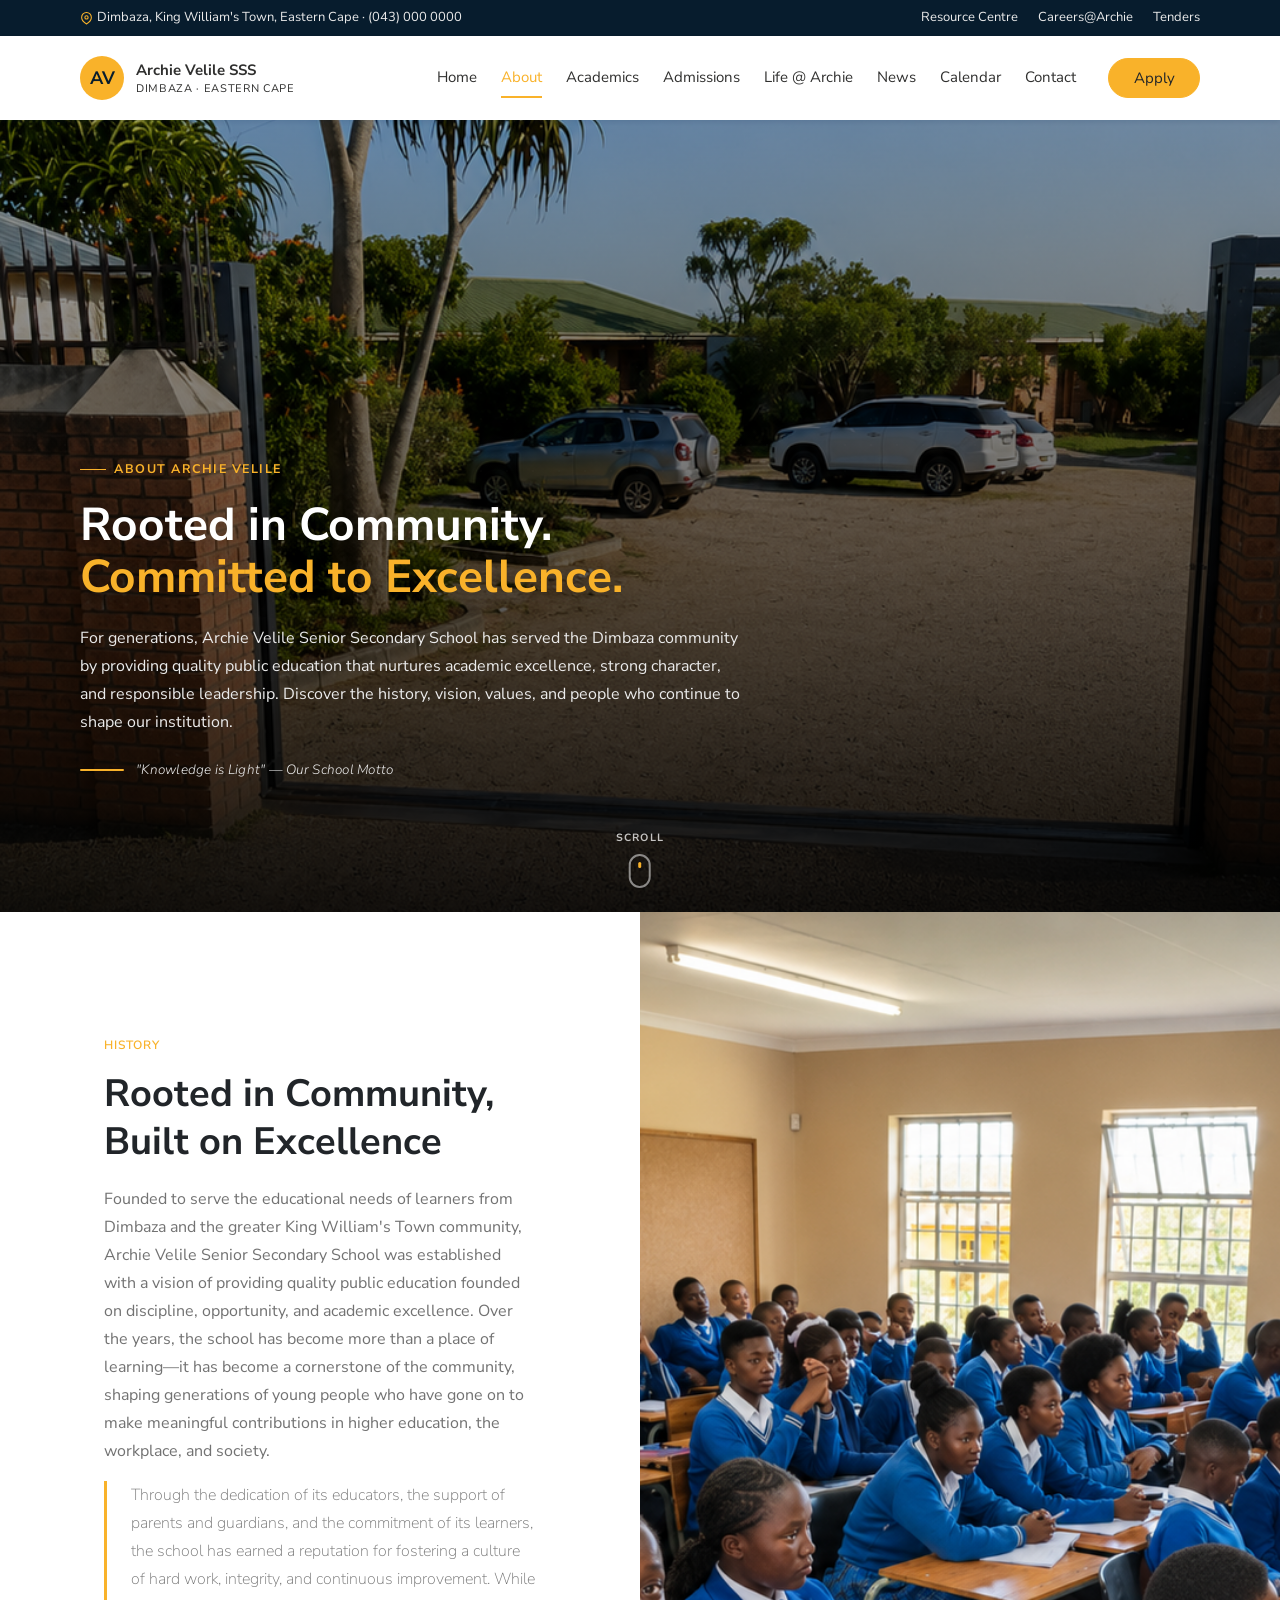
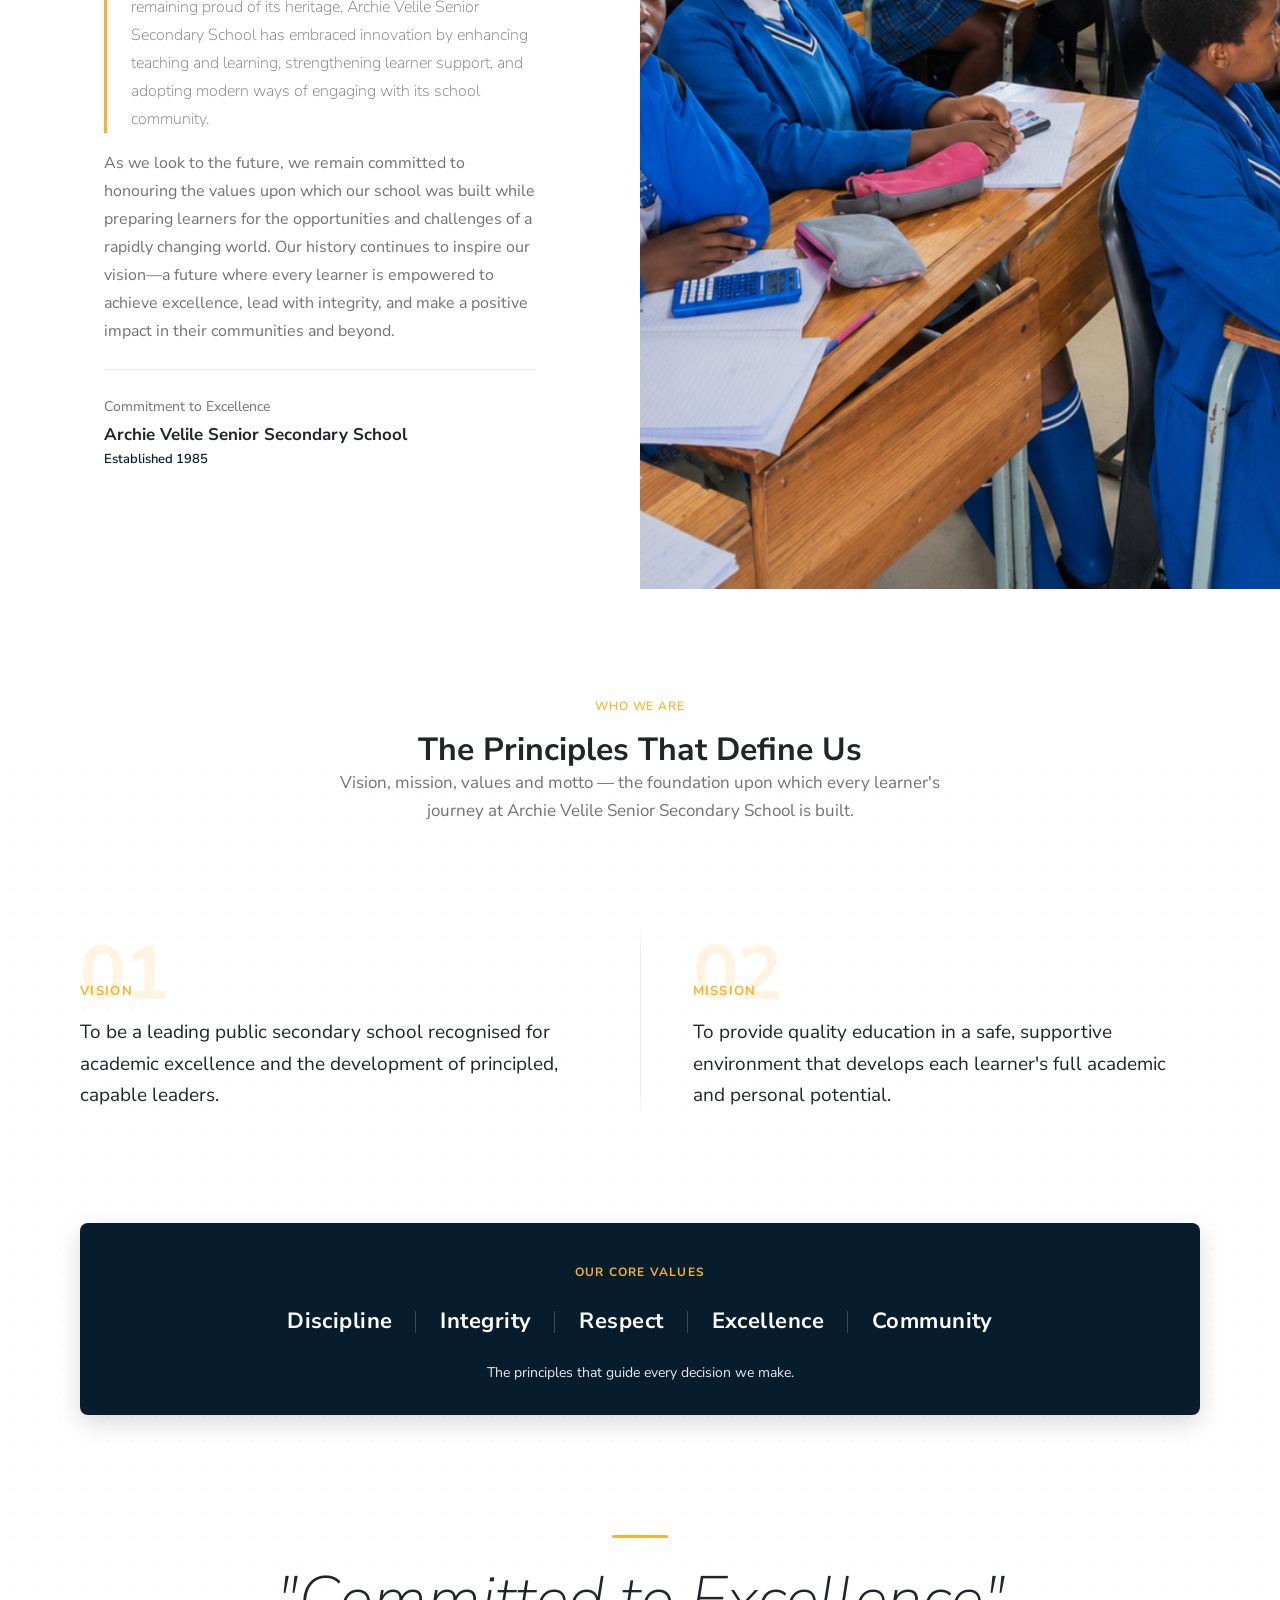
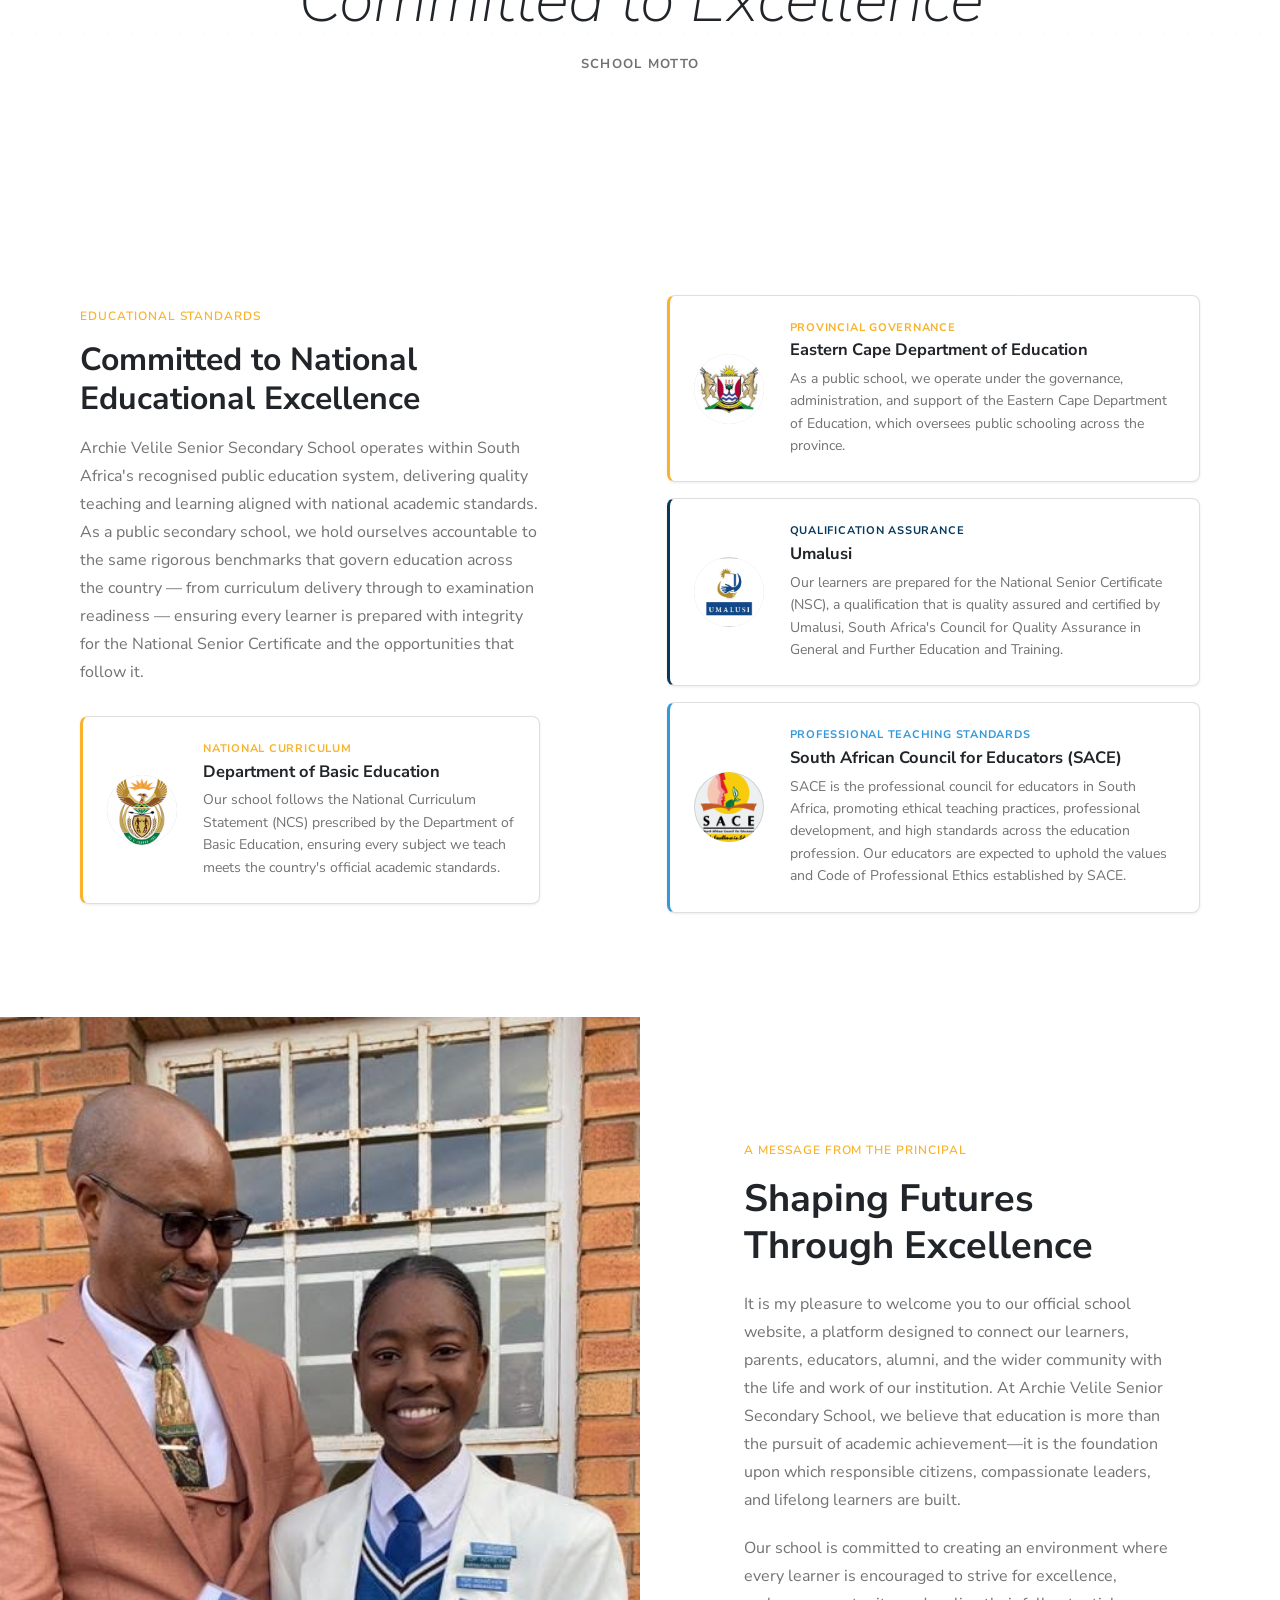
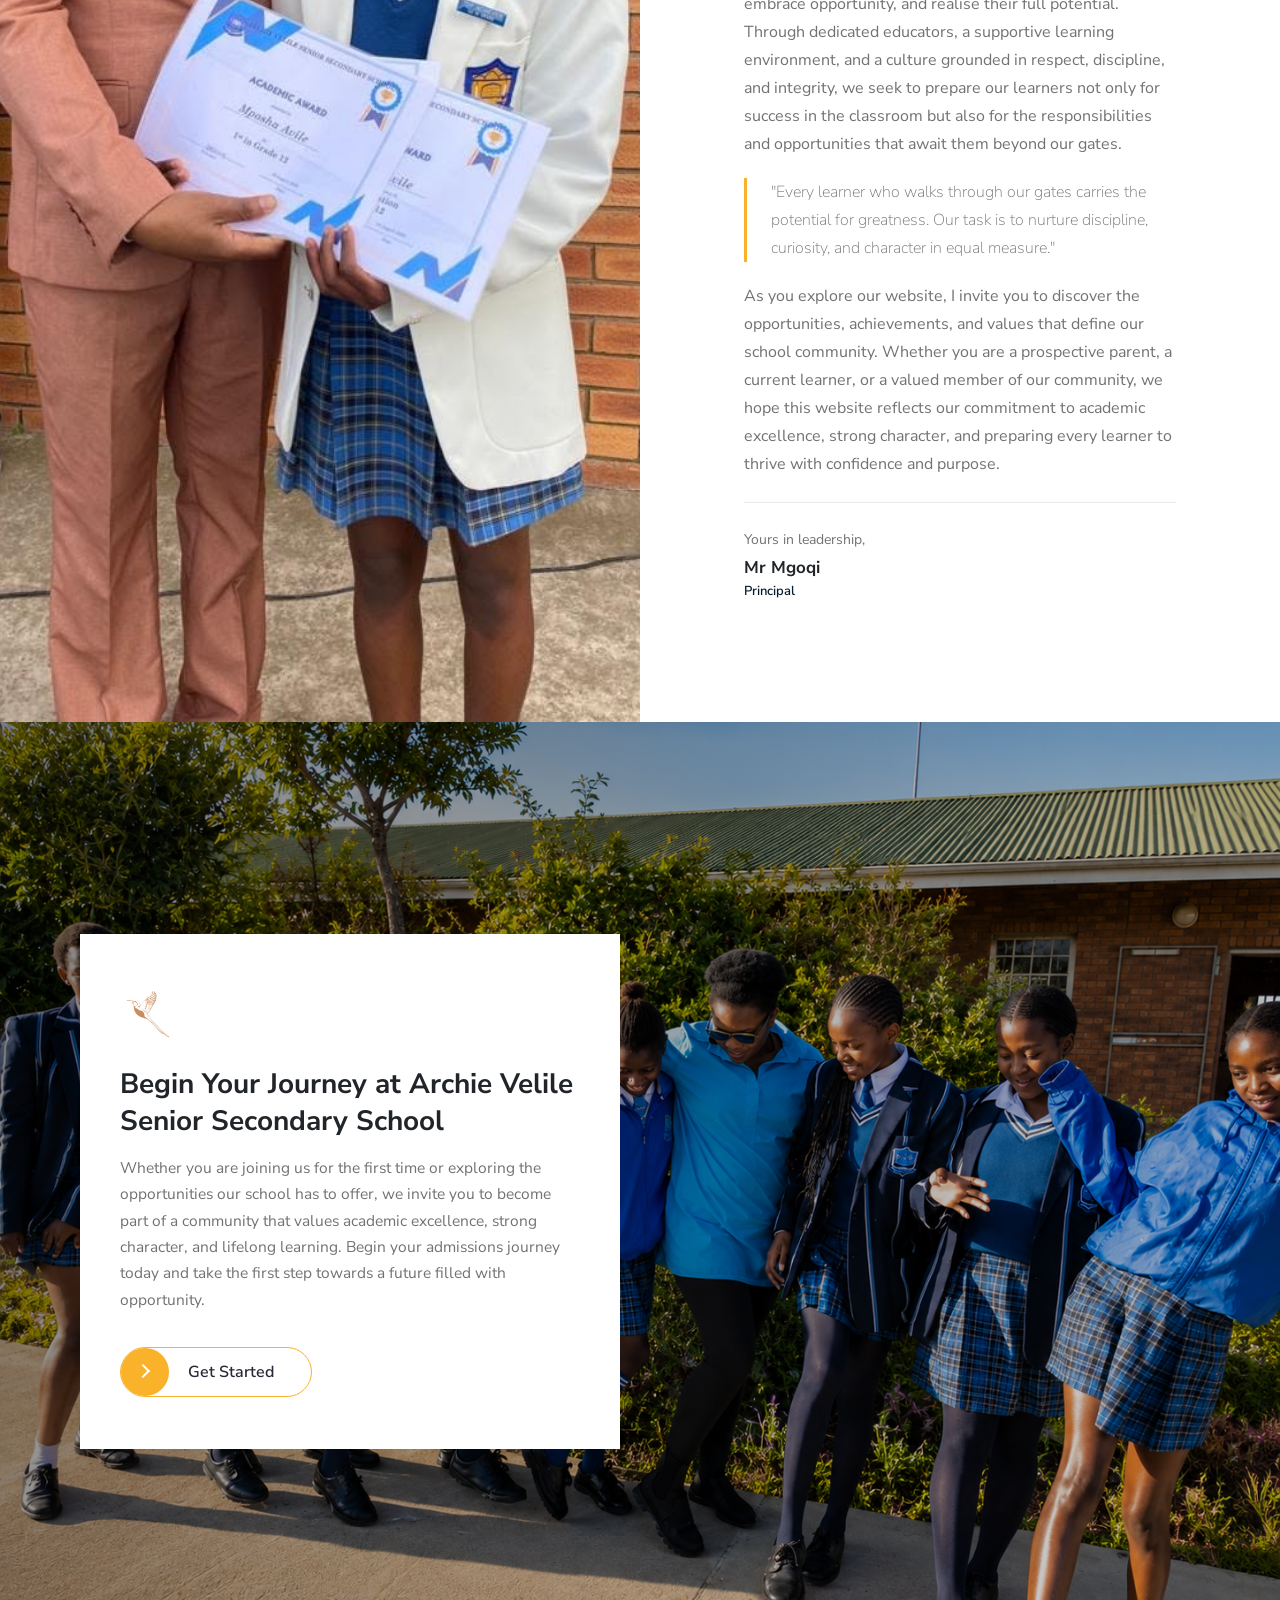
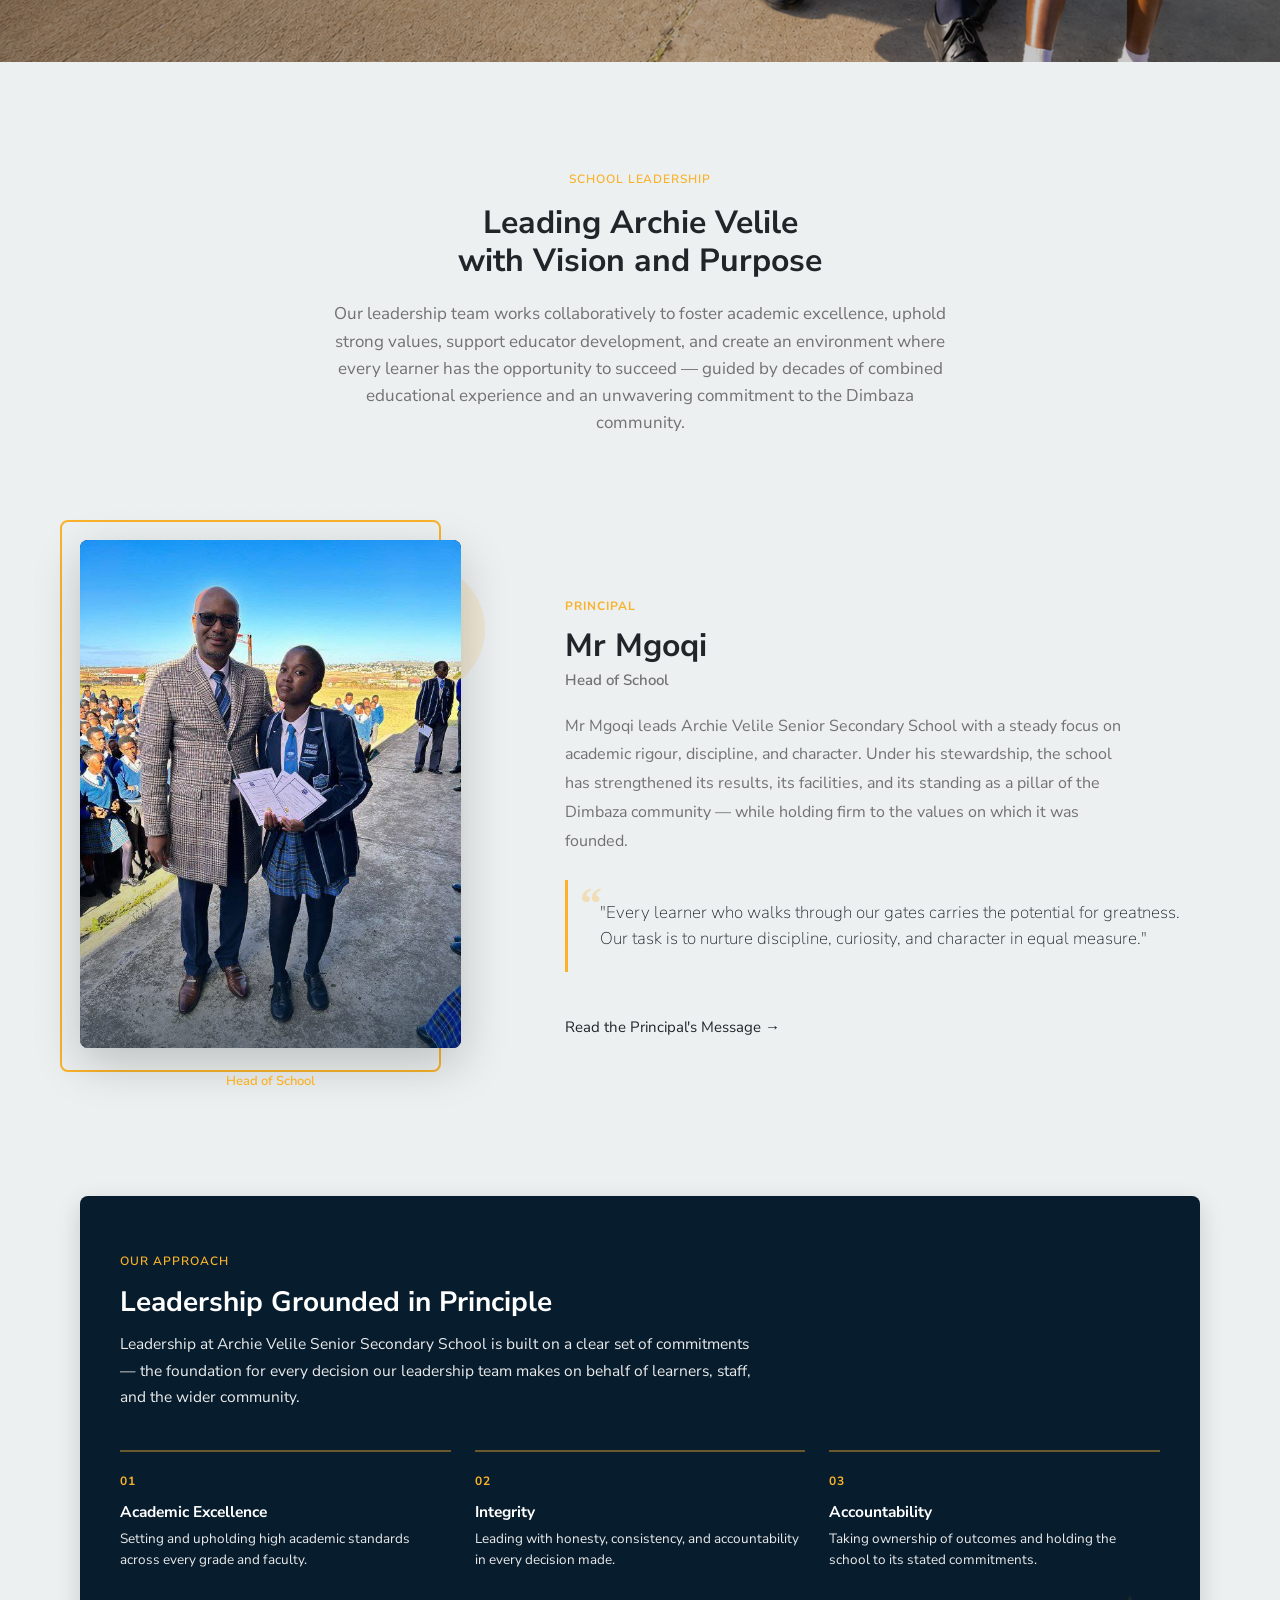
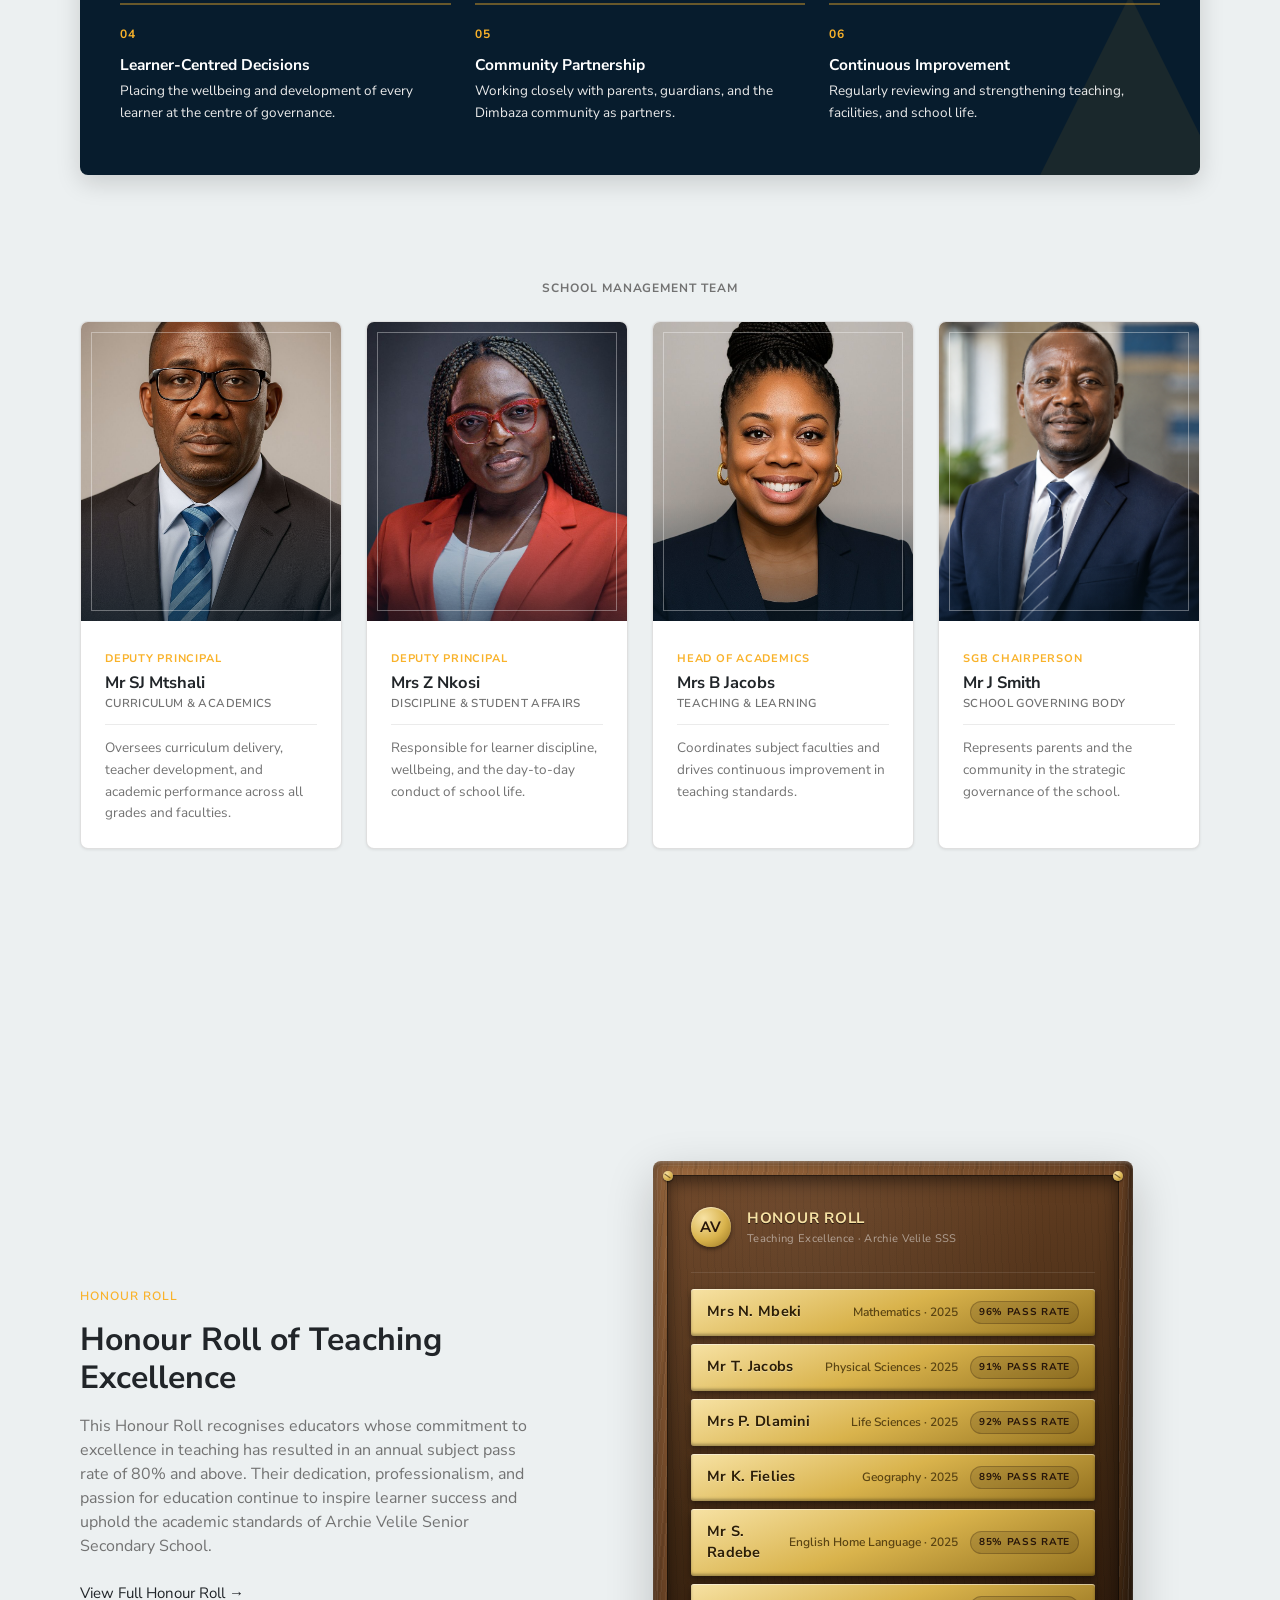
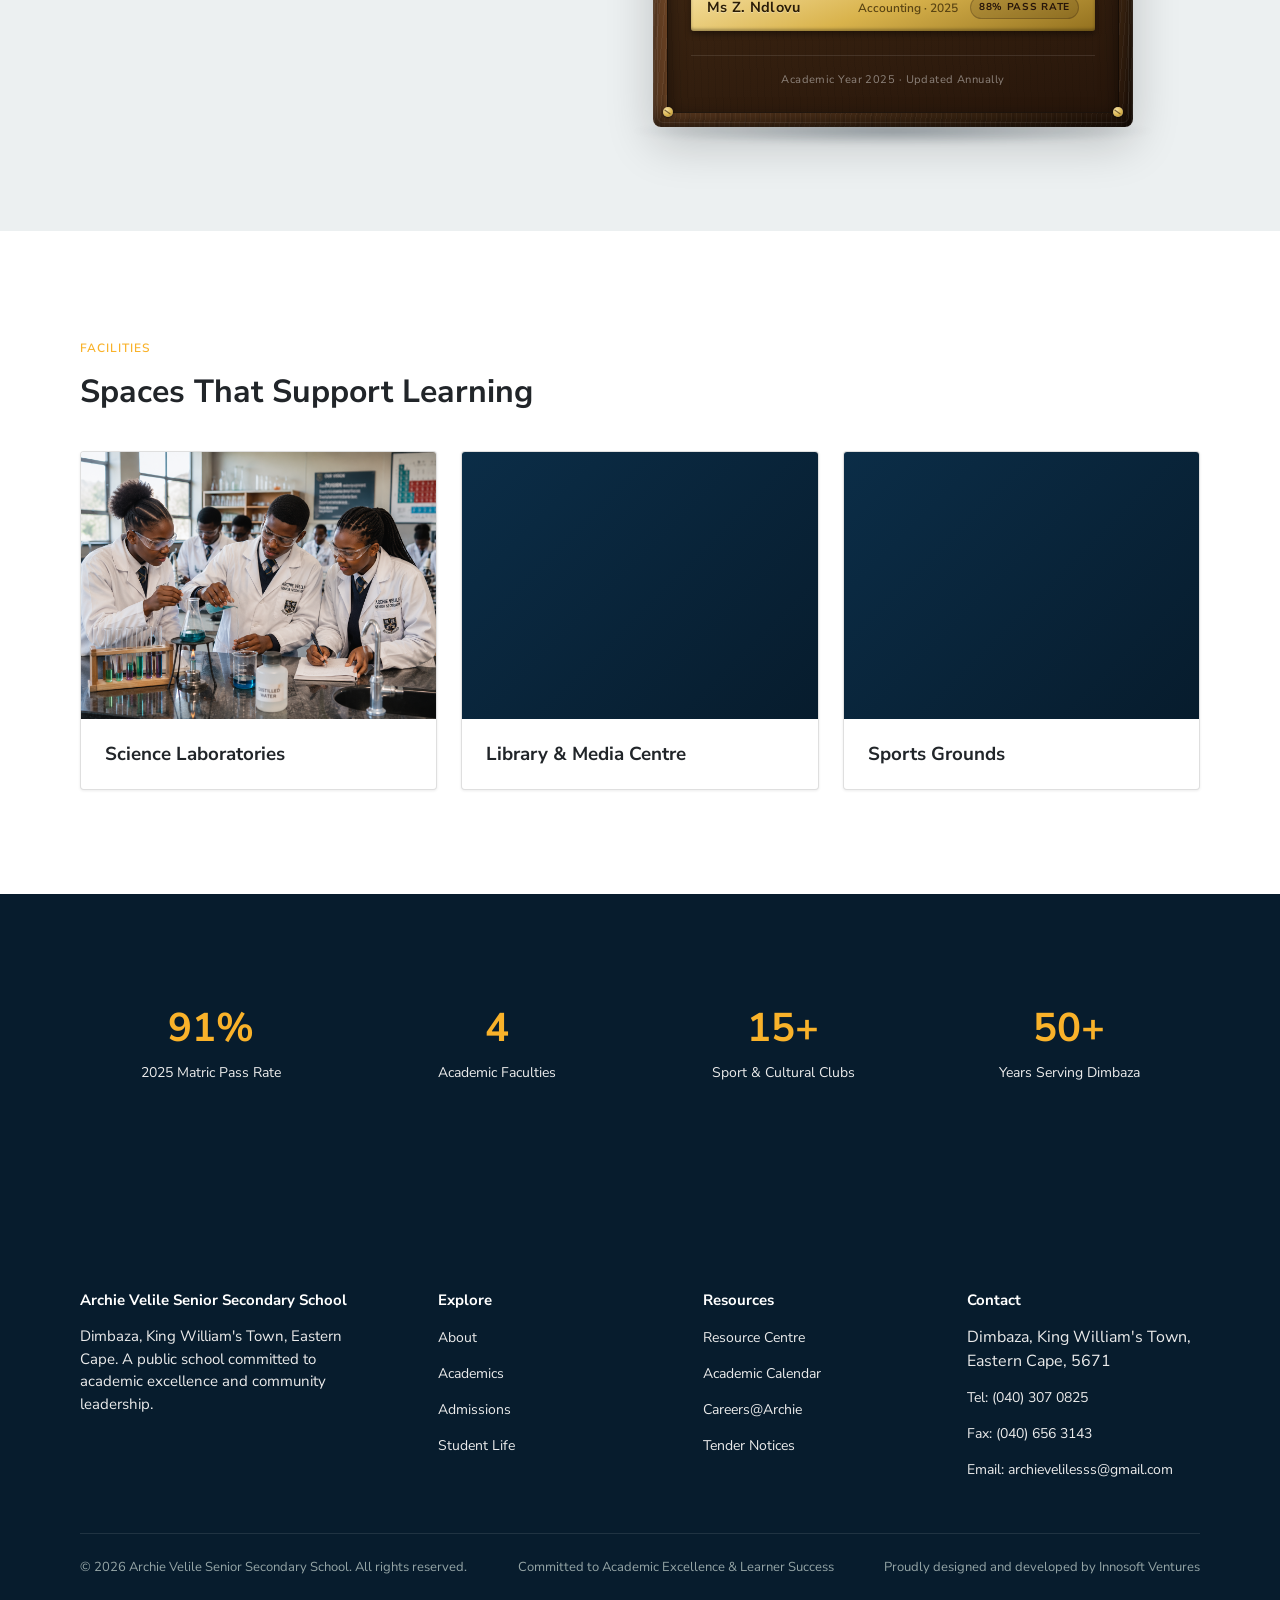
==== HTML/about.html @ 582c8e5d "Initial website upload" ====
<!DOCTYPE html>
<html lang="en">
<head>
<meta charset="UTF-8">
<meta name="viewport" content="width=device-width, initial-scale=1.0">
<title>About | Archie Velile Senior Secondary School</title>
<meta name="description" content="Our history, vision, mission, values and leadership at Archie Velile Senior Secondary School.">
<link href="https://fonts.googleapis.com/css?family=Nunito+Sans:200,300,400,600,700&display=swap" rel="stylesheet">
<link rel="stylesheet" href="../CSS/style.css">
</head>
<body data-page="about">
<a class="skip-link" href="#main">Skip to main content</a>

<div class="utility-bar">
  <div class="container">
    <div class="contact-line">
      <svg viewBox="0 0 24 24" fill="none" stroke="currentColor" stroke-width="2" stroke-linecap="round" stroke-linejoin="round" aria-hidden="true" focusable="false"><path d="M21 10c0 6.5-9 12-9 12s-9-5.5-9-12a9 9 0 1 1 18 0Z"/><circle cx="12" cy="10" r="3"/></svg>
      <span>Dimbaza, King William's Town, Eastern Cape · (043) 000 0000</span>
    </div>
    <div class="utility-links">
      <a href="resources.html">Resource Centre</a>
      <a href="vacancies.html">Careers@Archie</a>
      <a href="tenders.html">Tenders</a>
    </div>
  </div>
</div>

<header class="site-header">
  <div class="container">
    <a href="../index.html" class="brand">
      <span class="brand-mark" aria-hidden="true">AV</span>
      <span class="brand-name">Archie Velile SSS<span>Dimbaza · Eastern Cape</span></span>
    </a>
    <nav class="main-nav" id="main-nav" aria-label="Primary">
      <a href="../index.html" data-nav="home">Home</a>
      <a href="about.html" data-nav="about">About</a>
      <a href="academics.html" data-nav="academics">Academics</a>
      <a href="admission.html" data-nav="admissions">Admissions</a>
      <a href="student-life.html" data-nav="student-life">Life @ Archie</a>
      <a href="news.html" data-nav="news">News</a>
      <a href="calendar.html" data-nav="calendar">Calendar</a>
      <a href="contact.html" data-nav="contact">Contact</a>
      <a href="./online-application.html" class="btn btn-primary nav-apply">Apply</a>
    </nav>
    <button class="nav-toggle" aria-expanded="false" aria-controls="main-nav" aria-label="Toggle navigation menu">
      <span class="bar"></span>
    </button>
  </div>
</header>

<main id="main">

  <!-- ============ ABOUT HERO ============ -->
  <section class="about-hero">
    <div class="about-hero-media reveal-scale">
      <img src="../img/Archie Entrance.png" alt="The main entrance and grounds of Archie Velile Senior Secondary School" loading="eager">
    </div>
    <div class="about-hero-overlay" aria-hidden="true"></div>
    <div class="about-hero-texture" aria-hidden="true"></div>

    <div class="container">
      <div class="about-hero-content stagger">
        <span class="about-hero-eyebrow reveal" style="--i:0;">About Archie Velile</span>
        <h1 class="about-hero-headline reveal" style="--i:1;">Rooted in Community. <em><br>Committed to Excellence.</em></h1>
        <p class="about-hero-lede reveal" style="--i:2;">For generations, Archie Velile Senior Secondary School has served the Dimbaza community by providing quality public education that nurtures academic excellence, strong character, and responsible leadership. Discover the history, vision, values, and people who continue to shape our institution.</p>

        <div class="about-hero-divider reveal" style="--i:3;">
          <span class="line" aria-hidden="true" style="margin-bottom: 80px;"></span>
          <span class="motto" style="margin-bottom: 80px;">"Knowledge is Light" — Our School Motto</span>
        </div>

      </div>
    </div>

    <div class="about-hero-scroll" aria-hidden="true">
      <span>Scroll</span>
      <span class="about-hero-scroll-mouse"></span>
    </div>
  </section>

  <!-- HISTORY -->
  <section class="split-feature split-feature--reverse">
    <div class="split-feature-grid">
      <div class="split-feature-content">
        <div class="split-feature-inner split-feature-letter">
          <span class="eyebrow reveal">History</span>
          <h2 class="reveal">Rooted in Community, Built on Excellence</h2>

          <p class="reveal">Founded to serve the educational needs of learners from Dimbaza and the greater King William's Town community, Archie Velile Senior Secondary School was established with a vision of providing quality public education founded on discipline, opportunity, and academic excellence. Over the years, the school has become more than a place of learning—it has become a cornerstone of the community, shaping generations of young people who have gone on to make meaningful contributions in higher education, the workplace, and society.</p>
          <p class="split-feature-quote reveal">Through the dedication of its educators, the support of parents and guardians, and the commitment of its learners, the school has earned a reputation for fostering a culture of hard work, integrity, and continuous improvement. While remaining proud of its heritage, Archie Velile Senior Secondary School has embraced innovation by enhancing teaching and learning, strengthening learner support, and adopting modern ways of engaging with its school community.</p>
          <p class="reveal">As we look to the future, we remain committed to honouring the values upon which our school was built while preparing learners for the opportunities and challenges of a rapidly changing world. Our history continues to inspire our vision—a future where every learner is empowered to achieve excellence, lead with integrity, and make a positive impact in their communities and beyond.</p>

          <div class="split-feature-signature reveal">
            <span class="sig-line">Commitment to Excellence</span>
            <span class="sig-name">Archie Velile Senior Secondary School</span>
            <span class="sig-role">Established 1985</span>
          </div>
        </div>
      </div>
      <div class="split-feature-media reveal">
        <img src="../img/Class.png" alt="Siganga Ovayo, President of the Representative Council of Learners at Archie Velile Senior Secondary School" loading="lazy">
      </div>
    </div>
  </section>

  <!-- VISION / MISSION / VALUES / MOTTO -->
  <section class="foundation-section" id="foundation">
    <div class="foundation-pattern" aria-hidden="true"></div>
    <div class="container">

      <div class="section-head centered reveal foundation-head">
        <span class="eyebrow">Who We Are</span>
        <h2>The Principles That Define Us</h2>
        <p class="lede" style="margin-inline: auto; text-align: center;">Vision, mission, values and motto — the foundation upon which every learner's journey at Archie Velile Senior Secondary School is built.</p>
      </div>

      <div class="foundation-pillars stagger">
        <article class="foundation-pillar reveal" style="--i:0;">
          <span class="foundation-pillar-num" aria-hidden="true">01</span>
          <span class="foundation-pillar-label">Vision</span>
          <p class="foundation-pillar-text">To be a leading public secondary school recognised for academic excellence and the development of principled, capable leaders.</p>
        </article>
        <span class="foundation-divider" aria-hidden="true"></span>
        <article class="foundation-pillar reveal" style="--i:1;">
          <span class="foundation-pillar-num" aria-hidden="true">02</span>
          <span class="foundation-pillar-label">Mission</span>
          <p class="foundation-pillar-text">To provide quality education in a safe, supportive environment that develops each learner's full academic and personal potential.</p>
        </article>
      </div>

      <div class="foundation-values reveal-scale">
        <span class="foundation-values-label">Our Core Values</span>
        <ul class="foundation-values-list stagger">
          <li class="reveal" style="--i:0;"><span class="value-word">Discipline</span></li>
          <li class="reveal" style="--i:1;"><span class="value-word">Integrity</span></li>
          <li class="reveal" style="--i:2;"><span class="value-word">Respect</span></li>
          <li class="reveal" style="--i:3;"><span class="value-word">Excellence</span></li>
          <li class="reveal" style="--i:4;"><span class="value-word">Community</span></li>
        </ul>
        <p class="foundation-values-copy">The principles that guide every decision we make.</p>
      </div>

      <div class="foundation-motto reveal-scale">
        <span class="foundation-motto-divider" aria-hidden="true"></span>
        <p class="foundation-motto-text">"Committed to Excellence"</p>
        <span class="foundation-motto-label">School Motto</span>
      </div>

    </div>
  </section>

  <!-- EDUCATIONAL STANDARDS & GOVERNANCE -->
  <section class="standards-section">
    <div class="container">
      <div class="standards-grid">
        <div class="standards-intro reveal">
          <span class="eyebrow">Educational Standards</span>
          <h2>Committed to National Educational Excellence</h2>
          <p class="standards-copy" style="margin-bottom: 30px;">Archie Velile Senior Secondary School operates within South Africa's recognised public education system, delivering quality teaching and learning aligned with national academic standards. As a public secondary school, we hold ourselves accountable to the same rigorous benchmarks that govern education across the country — from curriculum delivery through to examination readiness — ensuring every learner is prepared with integrity for the National Senior Certificate and the opportunities that follow it.</p>

          <article class="standards-card reveal" style="--i:0;">
            <span class="standards-logo" aria-hidden="true">
              <img src="../logo/DBE.jpg" alt="Department of Basic Education logo">
            </span>
            <div class="standards-card-body">
              <span class="standards-card-tag">National Curriculum</span>
              <h5>Department of Basic Education</h5>
              <p>Our school follows the National Curriculum Statement (NCS) prescribed by the Department of Basic Education, ensuring every subject we teach meets the country's official academic standards.</p>
            </div>
          </article>
        </div>

        <div class="standards-showcase stagger">
          <article class="standards-card reveal" style="--i:1;">
            <span class="standards-logo" aria-hidden="true">
              <img src="../logo/DBE.jpeg" alt="Eastern Cape Department of Education logo">
            </span>
            <div class="standards-card-body">
              <span class="standards-card-tag">Provincial Governance</span>
              <h5>Eastern Cape Department of Education</h5>
              <p>As a public school, we operate under the governance, administration, and support of the Eastern Cape Department of Education, which oversees public schooling across the province.</p>
            </div>
          </article>

          <article class="standards-card reveal" style="--i:2;">
            <span class="standards-logo" aria-hidden="true">
              <img src="../img/Umalusi.png" alt="Umalusi logo">
            </span>
            <div class="standards-card-body">
              <span class="standards-card-tag">Qualification Assurance</span>
              <h5>Umalusi</h5>
              <p>Our learners are prepared for the National Senior Certificate (NSC), a qualification that is quality assured and certified by Umalusi, South Africa's Council for Quality Assurance in General and Further Education and Training.</p>
            </div>
          </article>

          <article class="standards-card reveal" style="--i:1;">
            <span class="standards-logo" aria-hidden="true">
              <img src="../logo/SACE.png" alt="Eastern Cape Department of Education logo">
            </span>
            <div class="standards-card-body">
              <span class="standards-card-tag">Professional Teaching Standards</span>
              <h5>South African Council for Educators (SACE)</h5>
              <p>SACE is the professional council for educators in South Africa, promoting ethical teaching practices, professional development, and high standards across the education profession. Our educators are expected to uphold the values and Code of Professional Ethics established by SACE.</p>
            </div>
          </article>
        </div>
      </div>
    </div>
  </section>

  <!-- Principal Message -->
  <section class="split-feature">
    <div class="split-feature-grid">
      <div class="split-feature-media reveal">
        <img src="../img/Principal.jpg" alt="Principal of Archie Velile Senior Secondary School" loading="lazy">
      </div>
      <div class="split-feature-content">
        <div class="split-feature-inner">
          <span class="eyebrow reveal">A Message from the Principal</span>
          <h2 class="reveal">Shaping Futures Through Excellence</h2>
          <p class="reveal">It is my pleasure to welcome you to our official school website, a platform designed to connect our learners, parents, educators, alumni, and the wider community with the life and work of our institution. At Archie Velile Senior Secondary School, we believe that education is more than the pursuit of academic achievement—it is the foundation upon which responsible citizens, compassionate leaders, and lifelong learners are built.</p>
          <p class="reveal">Our school is committed to creating an environment where every learner is encouraged to strive for excellence, embrace opportunity, and realise their full potential. Through dedicated educators, a supportive learning environment, and a culture grounded in respect, discipline, and integrity, we seek to prepare our learners not only for success in the classroom but also for the responsibilities and opportunities that await them beyond our gates.</p>
          <p class="split-feature-quote reveal">"Every learner who walks through our gates carries the potential for greatness. Our task is to nurture discipline, curiosity, and character in equal measure."</p>
          <p class="reveal">As you explore our website, I invite you to discover the opportunities, achievements, and values that define our school community. Whether you are a prospective parent, a current learner, or a valued member of our community, we hope this website reflects our commitment to academic excellence, strong character, and preparing every learner to thrive with confidence and purpose.</p>
          <div class="split-feature-signature reveal">
            <span class="sig-line">Yours in leadership,</span>
            <span class="sig-name">Mr Mgoqi</span>
            <span class="sig-role">Principal</span>
          </div>
        </div>
      </div>
    </div>
  </section>

  <!-- ============ START YOUR JOURNEY ============ -->
  <section class="journey-cta">
    <div class="journey-cta-media reveal-scale">
      <img src="../img/Example.png" alt="" class="journey-cta-image">
    </div>
    <div class="journey-cta-overlay" aria-hidden="true"></div>
    <div class="container">
      <div class="journey-cta-card stagger">
        <span class="journey-cta-icon reveal" style="--i:0;" aria-hidden="true">
          <img src="../icon/Illustration.svg" alt="">
        </span>
      
        <h2 class="journey-cta-headline reveal" style="--i:1;">Begin Your Journey at Archie Velile Senior Secondary School</h2>
        <p class="journey-cta-desc reveal" style="--i:2;">Whether you are joining us for the first time or exploring the opportunities our school has to offer, we invite you to become part of a community that values academic excellence, strong character, and lifelong learning. Begin your admissions journey today and take the first step towards a future filled with opportunity.</p>
        <div class="button-wrapper left">
          <button class="learn-more">
            <span class="circle" aria-hidden="true">
            <span class="icon arrow"></span>
            </span>
            <a href="../HTML/admission.html" class="button-text">Get Started</a>
          </button>
      </div>
      </div>
    </div>
  </section>

  <!-- LEADERSHIP -->
  <section class="section-soft leadership-showcase-section">
    <div class="leadership-showcase-pattern" aria-hidden="true"></div>
    <div class="container">

      <div class="leadership-showcase-head reveal">
        <span class="eyebrow">School Leadership</span>
        <h2 style="margin-bottom: 20px;">Leading Archie Velile <br>with Vision and Purpose</h2>
        <p class="lede">Our leadership team works collaboratively to foster academic excellence, uphold strong values, support educator development, and create an environment where every learner has the opportunity to succeed — guided by decades of combined educational experience and an unwavering commitment to the Dimbaza community.</p>
      </div>

      <!-- Principal — featured -->
      <article class="leadership-featured reveal" aria-labelledby="leadership-principal-name">
        <div class="leadership-featured-portrait-wrap">
          <div class="leadership-featured-portrait">
            <img src="../img/Principal2.jpg" alt="Portrait of Mr Z Mgoqi, Principal of Archie Velile Senior Secondary School">
          </div>
          <div class="leadership-featured-caption">
            <span class="leadership-featured-caption-role">Head of School</span>
          </div>
        </div>
        <div class="leadership-featured-body">
          <span class="leadership-kicker">Principal</span>
          <h3 id="leadership-principal-name">Mr Mgoqi</h3>
          <p class="leadership-principal-role">Head of School</p>
          <p class="leadership-featured-bio">Mr Mgoqi leads Archie Velile Senior Secondary School with a steady focus on academic rigour, discipline, and character. Under his stewardship, the school has strengthened its results, its facilities, and its standing as a pillar of the Dimbaza community — while holding firm to the values on which it was founded.</p>
          <blockquote class="leadership-featured-quote">
            <p>"Every learner who walks through our gates carries the potential for greatness. Our task is to nurture discipline, curiosity, and character in equal measure."</p>
          </blockquote>
          <a href="#split-feature" class="btn-ghost leadership-link">Read the Principal's Message &rarr;</a>
        </div>
      </article>

      <!-- Leadership philosophy -->
      <div class="leadership-philosophy reveal-scale">
        <div class="leadership-philosophy-head">
          <span class="eyebrow">Our Approach</span>
          <h3>Leadership Grounded in Principle</h3>
          <p>Leadership at Archie Velile Senior Secondary School is built on a clear set of commitments — the foundation for every decision our leadership team makes on behalf of learners, staff, and the wider community.</p>
        </div>
        <div class="leadership-philosophy-grid stagger">
          <div class="leadership-philosophy-item reveal" style="--i:0;">
            <span class="leadership-philosophy-item-num">01</span>
            <h4>Academic Excellence</h4>
            <p>Setting and upholding high academic standards across every grade and faculty.</p>
          </div>
          <div class="leadership-philosophy-item reveal" style="--i:1;">
            <span class="leadership-philosophy-item-num">02</span>
            <h4>Integrity</h4>
            <p>Leading with honesty, consistency, and accountability in every decision made.</p>
          </div>
          <div class="leadership-philosophy-item reveal" style="--i:2;">
            <span class="leadership-philosophy-item-num">03</span>
            <h4>Accountability</h4>
            <p>Taking ownership of outcomes and holding the school to its stated commitments.</p>
          </div>
          <div class="leadership-philosophy-item reveal" style="--i:3;">
            <span class="leadership-philosophy-item-num">04</span>
            <h4>Learner-Centred Decisions</h4>
            <p>Placing the wellbeing and development of every learner at the centre of governance.</p>
          </div>
          <div class="leadership-philosophy-item reveal" style="--i:4;">
            <span class="leadership-philosophy-item-num">05</span>
            <h4>Community Partnership</h4>
            <p>Working closely with parents, guardians, and the Dimbaza community as partners.</p>
          </div>
          <div class="leadership-philosophy-item reveal" style="--i:5;">
            <span class="leadership-philosophy-item-num">06</span>
            <h4>Continuous Improvement</h4>
            <p>Regularly reviewing and strengthening teaching, facilities, and school life.</p>
          </div>
        </div>
      </div>

      <!-- Leadership team -->
      <div class="leadership-team-label">School Management Team</div>
      <div class="leadership-team-grid stagger">
        <article class="leadership-profile reveal">
          <div class="leadership-profile-portrait-frame">
            <img src="../img/Deputy Princ.jpg" alt="Portrait of the Deputy Principal, Curriculum and Academics">
          </div>
          <div class="leadership-profile-body">
            <span class="leadership-profile-title">Deputy Principal</span>
            <h5>Mr SJ Mtshali</h5>
            <span class="leadership-profile-area">Curriculum &amp; Academics</span>
            <p class="leadership-profile-bio">Oversees curriculum delivery, teacher development, and academic performance across all grades and faculties.</p>
          </div>
        </article>
        <article class="leadership-profile reveal">
          <div class="leadership-profile-portrait-frame">
            <img src="../img/Deputy Pres.jpg" alt="Portrait of the Deputy Principal, Discipline and Student Affairs">
          </div>
          <div class="leadership-profile-body">
            <span class="leadership-profile-title">Deputy Principal</span>
            <h5>Mrs Z Nkosi</h5>
            <span class="leadership-profile-area">Discipline &amp; Student Affairs</span>
            <p class="leadership-profile-bio">Responsible for learner discipline, wellbeing, and the day-to-day conduct of school life.</p>
          </div>
        </article>
        <article class="leadership-profile reveal">
          <div class="leadership-profile-portrait-frame">
            <img src="../img/Head of Academics.jpg" alt="Portrait of the Head of Academics">
          </div>
          <div class="leadership-profile-body">
            <span class="leadership-profile-title">Head of Academics</span>
            <h5>Mrs B Jacobs</h5>
            <span class="leadership-profile-area">Teaching &amp; Learning</span>
            <p class="leadership-profile-bio">Coordinates subject faculties and drives continuous improvement in teaching standards.</p>
          </div>
        </article>
        <article class="leadership-profile reveal">
          <div class="leadership-profile-portrait-frame">
            <img src="../img/Male SGB.png" alt="Portrait of the SGB Chairperson">
          </div>
          <div class="leadership-profile-body">
            <span class="leadership-profile-title">SGB Chairperson</span>
            <h5>Mr J Smith</h5>
            <span class="leadership-profile-area">School Governing Body</span>
            <p class="leadership-profile-bio">Represents parents and the community in the strategic governance of the school.</p>
          </div>
        </article>
      </div>
    </div>
  </section>

  <!-- HONOUR ROLL -->
  <section class="section-soft honour-roll-section" id="honour-roll">
    <div class="container">
      <div class="honour-roll-grid">
        <div class="honour-roll-intro reveal">
          <span class="eyebrow">Honour Roll</span>
          <h2>Honour Roll of Teaching Excellence</h2>
          <p class="body-lg honour-roll-copy">This Honour Roll recognises educators whose commitment to excellence in teaching has resulted in an annual subject pass rate of 80% and above. Their dedication, professionalism, and passion for education continue to inspire learner success and uphold the academic standards of Archie Velile Senior Secondary School.</p>
          <a href="#" class="btn-ghost honour-roll-cta">View Full Honour Roll &rarr;</a>
        </div>

        <div class="honour-roll-showcase reveal-scale">
          <div class="honour-board" role="img" aria-label="Wooden Honour Roll board listing teachers who achieved an annual subject pass rate of 80% or above, engraved on brass nameplates">
            <span class="honour-board-screw honour-board-screw-tl" aria-hidden="true"></span>
            <span class="honour-board-screw honour-board-screw-tr" aria-hidden="true"></span>
            <span class="honour-board-screw honour-board-screw-bl" aria-hidden="true"></span>
            <span class="honour-board-screw honour-board-screw-br" aria-hidden="true"></span>

            <div class="honour-board-panel">
              <div class="honour-board-crest">
                <span class="honour-board-crest-mark" aria-hidden="true">AV</span>
                <span class="honour-board-crest-text">
                  <strong>Honour Roll</strong>
                  <small>Teaching Excellence &middot; Archie Velile SSS</small>
                </span>
              </div>

              <ul class="honour-plaques stagger">
                <li class="honour-plaque reveal">
                  <span class="honour-plaque-name">Mrs N. Mbeki</span>
                  <span class="honour-plaque-detail">Mathematics &middot; 2025</span>
                  <span class="honour-plaque-level">96% Pass Rate</span>
                </li>
                <li class="honour-plaque reveal">
                  <span class="honour-plaque-name">Mr T. Jacobs</span>
                  <span class="honour-plaque-detail">Physical Sciences &middot; 2025</span>
                  <span class="honour-plaque-level">91% Pass Rate</span>
                </li>
                <li class="honour-plaque reveal">
                  <span class="honour-plaque-name">Mrs P. Dlamini</span>
                  <span class="honour-plaque-detail">Life Sciences &middot; 2025</span>
                  <span class="honour-plaque-level">92% Pass Rate</span>
                </li>
                <li class="honour-plaque reveal">
                  <span class="honour-plaque-name">Mr K. Fielies</span>
                  <span class="honour-plaque-detail">Geography &middot; 2025</span>
                  <span class="honour-plaque-level">89% Pass Rate</span>
                </li>
                <li class="honour-plaque reveal">
                  <span class="honour-plaque-name">Mr S. Radebe</span>
                  <span class="honour-plaque-detail">English Home Language &middot; 2025</span>
                  <span class="honour-plaque-level">85% Pass Rate</span>
                </li>
                <li class="honour-plaque reveal">
                  <span class="honour-plaque-name">Ms Z. Ndlovu</span>
                  <span class="honour-plaque-detail">Accounting &middot; 2025</span>
                  <span class="honour-plaque-level">88% Pass Rate</span>
                </li>
              </ul>

              <span class="honour-board-footer">Academic Year 2025 &middot; Updated Annually</span>
            </div>
          </div>
        </div>
      </div>
    </div>
  </section>

  <!-- FACILITIES -->
  <section>
    <div class="container">
      <div class="section-head">
        <span class="eyebrow">Facilities</span>
        <h2>Spaces That Support Learning</h2>
      </div>
      <div class="grid grid-3 stagger">
        <article class="card reveal">
          <img src="../img/lab.png" alt="" class="card-media" style="width: 100%; object-fit: cover;">
          <div class="card-body"><h5>Science Laboratories</h5></div>
        </article>
        <article class="card reveal">
          <div class="card-media" aria-hidden="true"></div>
          <div class="card-body"><h5>Library &amp; Media Centre</h5></div>
        </article>
        <article class="card reveal">
          <div class="card-media" aria-hidden="true"></div>
          <div class="card-body"><h5>Sports Grounds</h5></div>
        </article>
      </div>
    </div>
  </section>

  <!-- ACHIEVEMENTS -->
  <section class="section-dark">
    <div class="container">
      <div class="grid grid-4 stagger">
        <div class="stat reveal"><div class="stat-number">91%</div><div class="stat-label">2025 Matric Pass Rate</div></div>
        <div class="stat reveal"><div class="stat-number">4</div><div class="stat-label">Academic Faculties</div></div>
        <div class="stat reveal"><div class="stat-number">15+</div><div class="stat-label">Sport &amp; Cultural Clubs</div></div>
        <div class="stat reveal"><div class="stat-number">50+</div><div class="stat-label">Years Serving Dimbaza</div></div>
      </div>
    </div>
  </section>

</main>

<footer class="site-footer">
  <div class="container">
    <div class="footer-grid">
      <div class="footer-col">
        <h5>Archie Velile Senior Secondary School</h5>
        <p class="body-std" style="color: var(--gray-pale); max-width: 30ch;">Dimbaza, King William's Town, Eastern Cape. A public school committed to academic excellence and community leadership.</p>
      </div>
      <div class="footer-col">
        <h5>Explore</h5>
        <ul>
          <li><a href="./about.html">About</a></li>
          <li><a href="./academics.html">Academics</a></li>
          <li><a href="./admissions.html">Admissions</a></li>
          <li><a href="./student-life.html">Student Life</a></li>
        </ul>
      </div>
      <div class="footer-col">
        <h5>Resources</h5>
        <ul>
          <li><a href="./resources.html">Resource Centre</a></li>
          <li><a href="./calendar.html">Academic Calendar</a></li>
          <li><a href="./vacancies.html">Careers@Archie</a></li>
          <li><a href="./tenders.html">Tender Notices</a></li>
        </ul>
      </div>
      <div class="footer-col">
        <h5>Contact</h5>
        <ul>
          <li>Dimbaza, King William's Town, Eastern Cape, 5671</li>
          <li><a href="tel:+27403070825">Tel: (040) 307 0825</a></li>
          <li><a href="tel:+27403070825">Fax: (040) 656 3143</a></li>
          <li><a href="mailto:archievelile@gmail.com">Email: archievelilesss@gmail.com</a></li>
        </ul>
      </div>
    </div>
    <div class="footer-bottom">
      <span>© 2026 Archie Velile Senior Secondary School. All rights reserved.</span>
      <span>Committed to Academic Excellence & Learner Success</span>
      <span>Proudly designed and developed by Innosoft Ventures</span>
    </div>
  </div>
</footer>

<script src="../JavaScript/script.js"></script>
</body>
</html>
---- CSS/style.css ----
/* ==========================================================================
   ARCHIE VELILE SENIOR SECONDARY SCHOOL — MASTER STYLESHEET
   Design system inspired by Nelson Mandela University
   ========================================================================== */

/* ==========================================================================
   1. VARIABLES
   ========================================================================== */
:root {
  /* Colour — Primary */
  --navy-primary: #071C2D;
  --charcoal: #212529;
  --navy-secondary: #0B2D47;
  --navy-institutional: #07395D;

  /* Colour — Accent */
  --gold: #F9B22A;
  --orange: #F39C12;
  --teal: #3498DB;

  /* Colour — Neutral */
  --white: #FFFFFF;
  --black: #000000;
  --gray-medium: #808080;
  --gray-light: #727272;
  --gray-pale: #EBEBEB;
  --off-white: #EFEFEF;
  --gray-soft: #ECF0F1;

  /* Colour — Borders */
  --border-light: rgba(0, 0, 0, 0.125);
  --stroke-light: rgba(255, 255, 255, 0.1);

  /* Colour — Semantic */
  --error: #E74C3C;
  --sage: #869791;
  --slate: #2C3E50;
  --soft-slate: #95A5A6;

  /* Typography */
  --font-primary: "Nunito Sans", -apple-system, BlinkMacSystemFont, "Segoe UI", sans-serif;

  /* Spacing scale */
  --space-xs: 4px;
  --space-sm: 8px;
  --space-md: 12px;
  --space-lg: 16px;
  --space-xl: 20px;
  --space-2xl: 24px;
  --space-3xl: 32px;
  --space-4xl: 40px;
  --space-5xl: 52px;
  --space-6xl: 104px;
  --space-7xl: 120px;

  /* Radii */
  --radius-sharp: 0px;
  --radius-subtle: 3px;
  --radius-standard: 4px;
  --radius-medium: 8px;
  --radius-pill: 35px;
  --radius-full-pill: 800px;
  --radius-circle: 50%;

  /* Shadows */
  --shadow-flat: none;
  --shadow-subtle: 0px 1px 3px rgba(0, 0, 0, 0.08);
  --shadow-raised: 0px 2px 4px rgba(0, 0, 0, 0.1);
  --shadow-floating: 0px 4px 12px rgba(0, 0, 0, 0.12);
  --shadow-lifted: 0px 8px 24px rgba(0, 0, 0, 0.15);
  --shadow-overlay: 0px 16px 48px rgba(0, 0, 0, 0.2);

  /* Layout */
  --container-max: 1200px;
  --header-height: 84px;

  /* Motion */
  --ease: cubic-bezier(0.25, 0.1, 0.25, 1);
  --duration-fast: 200ms;
  --duration-base: 500ms;
  --duration-slow: 800ms;
}

/* ==========================================================================
   2. RESET
   ========================================================================== */
*, *::before, *::after { box-sizing: border-box; }

html {
  scroll-behavior: smooth;
  -webkit-text-size-adjust: 100%;
}

@media (prefers-reduced-motion: reduce) {
  html { scroll-behavior: auto; }
  *, *::before, *::after {
    animation-duration: 0.01ms !important;
    animation-iteration-count: 1 !important;
    transition-duration: 0.01ms !important;
    scroll-behavior: auto !important;
  }
}

body, h1, h2, h3, h4, h5, h6, p, ul, ol, figure { margin: 0; padding: 0; }

ul, ol { list-style: none; }

a { color: inherit; text-decoration: none; }

img, svg { display: block; max-width: 100%; height: auto; }

button, input, textarea, select { font: inherit; color: inherit; }

button { cursor: pointer; background: none; border: none; }

/* ==========================================================================
   3. TYPOGRAPHY
   ========================================================================== */
body {
  font-family: var(--font-primary);
  font-size: 16px;
  line-height: 1.5;
  color: var(--charcoal);
  background: var(--white);
  font-weight: 400;
  -webkit-font-smoothing: antialiased;
}

h1, h2, h3, h4, h5 { font-weight: 700; color: var(--charcoal); letter-spacing: 0; }

.eyebrow {
  display: inline-block;
  font-size: 12px;
  font-weight: 600;
  letter-spacing: 0.08em;
  text-transform: uppercase;
  color: var(--gold);
  margin-bottom: var(--space-lg);
}

.display {
  font-size: clamp(32px, 5vw, 56px);
  line-height: 1.15;
  font-weight: 700;
}

h1, .h1 { font-size: clamp(28px, 4vw, 40px); line-height: 1.2; font-weight: 700; }
h2, .h2 { font-size: clamp(24px, 3vw, 32px); line-height: 1.2; font-weight: 700; }
h3, .h3 { font-size: 20px; line-height: 1.2; font-weight: 700; }
h5, .h5 { font-size: 18.75px; line-height: 1.2; font-weight: 700; }

.body-lg { font-size: 16px; line-height: 1.5; }
.body-std { font-size: 15px; line-height: 1.5; }
.caption { font-size: 12px; line-height: 1.5; color: var(--gray-light); }

.light-display {
  font-size: 20px;
  font-weight: 200;
  line-height: 1.2;
}

.lede {
  font-size: 17px;
  line-height: 1.6;
  color: var(--gray-light);
  max-width: 640px;
}

/* ==========================================================================
   4. LAYOUT
   ========================================================================== */
.container {
  width: 100%;
  max-width: var(--container-max);
  margin-inline: auto;
  padding-inline: var(--space-2xl);
}

@media (min-width: 1024px) {
  .container { padding-inline: var(--space-4xl); }
}

section { padding-block: var(--space-6xl); }

.section-tight { padding-block: var(--space-4xl); }

.section-dark {
  background: var(--navy-primary);
  color: var(--white);
}
.section-dark h1, .section-dark h2, .section-dark h3, .section-dark h5 { color: var(--white); }

.section-soft { background: var(--gray-soft); }

.section-head {
  max-width: 720px;
  margin-bottom: var(--space-4xl);
}

.section-head.centered { margin-inline: auto; text-align: center; }

.grid {
  display: grid;
  gap: var(--space-2xl);
}

.grid-2 { grid-template-columns: repeat(2, 1fr); }
.grid-3 { grid-template-columns: repeat(3, 1fr); }
.grid-4 { grid-template-columns: repeat(4, 1fr); }

@media (max-width: 1023px) {
  .grid-3, .grid-4 { grid-template-columns: repeat(2, 1fr); }
}
@media (max-width: 640px) {
  .grid-2, .grid-3, .grid-4 { grid-template-columns: 1fr; }
}

.split {
  display: grid;
  grid-template-columns: 1fr 1fr;
  gap: var(--space-4xl);
  align-items: center;
}
@media (max-width: 900px) {
  .split { grid-template-columns: 1fr; }
}

/* Geometric accent shapes */
.shape-circle {
  border-radius: var(--radius-circle);
  position: absolute;
}
.shape-triangle {
  width: 0; height: 0;
  position: absolute;
}

/* ==========================================================================
   5. NAVIGATION
   ========================================================================== */
.site-header {
  position: sticky;
  top: 0;
  z-index: 100;
  background: rgba(255, 255, 255, 0.7);
  backdrop-filter: blur(15px);
  box-shadow: 0 2px 4px rgba(7, 37, 68, 0.1);
  transition: 0.3s ease;
  animation: 0.95s ease 0s normal forwards 1 running headerSlideDown;
}

.site-header .container {
  display: flex;
  align-items: center;
  justify-content: space-between;
  height: var(--header-height);
}

.brand {
  display: flex;
  align-items: center;
  gap: var(--space-md);
  color: #30302f;;
}

.brand-mark {
  width: 44px;
  height: 44px;
  border-radius: var(--radius-circle);
  background: var(--gold);
  color: var(--navy-primary);
  display: flex;
  align-items: center;
  justify-content: center;
  font-weight: 700;
  font-size: 18px;
  flex-shrink: 0;
}

.brand-name {
  font-weight: 700;
  font-size: 15px;
  line-height: 1.25;
}
.brand-name span {
  display: block;
  font-weight: 400;
  font-size: 11px;
  letter-spacing: 0.06em;
  text-transform: uppercase;
  color: #30302f;
  margin-top: 2px;
}

.main-nav {
  display: flex;
  align-items: center;
  gap: var(--space-2xl);
}

.main-nav a {
  font-size: 15px;
  color: #30302f;
  padding: var(--space-sm) 0;
  border-bottom: 2px solid transparent;
  transition: color var(--duration-fast) var(--ease), border-color var(--duration-fast) var(--ease);
}

.main-nav a:hover,
.main-nav a[aria-current="page"] {
  color: var(--gold);
  border-color: var(--gold);
}

.nav-toggle {
  display: none;
  width: 44px;
  height: 44px;
  align-items: center;
  justify-content: center;
  color: var(--white);
}

.nav-toggle .bar {
  position: relative;
  width: 22px;
  height: 2px;
  background: currentColor;
  transition: transform var(--duration-fast) var(--ease), opacity var(--duration-fast) var(--ease);
}
.nav-toggle .bar::before,
.nav-toggle .bar::after {
  content: "";
  position: absolute;
  left: 0;
  width: 22px;
  height: 2px;
  background: currentColor;
  transition: transform var(--duration-fast) var(--ease);
}
.nav-toggle .bar::before { top: -7px; }
.nav-toggle .bar::after { top: 7px; }

.nav-toggle[aria-expanded="true"] .bar { background: transparent; }
.nav-toggle[aria-expanded="true"] .bar::before { transform: translateY(7px) rotate(45deg); }
.nav-toggle[aria-expanded="true"] .bar::after { transform: translateY(-7px) rotate(-45deg); }

@media (max-width: 900px) {
  .nav-toggle { display: flex; }
  .main-nav {
    position: fixed;
    inset: var(--header-height) 0 0 0;
    background: var(--charcoal);
    flex-direction: column;
    align-items: flex-start;
    justify-content: flex-start;
    padding: var(--space-2xl);
    gap: 0;
    transform: translateX(100%);
    transition: transform var(--duration-base) var(--ease);
    overflow-y: auto;
  }
  .main-nav.is-open { transform: translateX(0); }
  .main-nav a {
    width: 100%;
    padding: var(--space-lg) 0;
    border-bottom: 1px solid var(--stroke-light);
    font-size: 18px;
  }
}

.utility-bar {
  background: var(--navy-primary);
  color: var(--gray-pale);
  font-size: 13px;
}
.utility-bar .container {
  display: flex;
  justify-content: space-between;
  align-items: center;
  height: 36px;
}
.utility-bar a { color: var(--gray-pale); }
.utility-bar a:hover { color: var(--gold); }
.utility-links { display: flex; gap: var(--space-xl); }

.contact-line {
  display: inline-flex;
  align-items: center;
  gap: var(--space-xs);
}
.contact-line svg {
  width: 13px;
  height: 13px;
  flex-shrink: 0;
  color: var(--gold);
}

@media (max-width: 640px) {
  .utility-bar .contact-line { display: none; }
}

/* ==========================================================================
   6. COMPONENTS
   ========================================================================== */

/* --- Buttons --- */
.btn {
  display: inline-flex;
  align-items: center;
  gap: var(--space-sm);
  font-family: var(--font-primary);
  font-weight: 400;
  cursor: pointer;
  transition: background var(--duration-fast) var(--ease), border-color var(--duration-fast) var(--ease), color var(--duration-fast) var(--ease), transform var(--duration-fast) var(--ease);
}

.btn-primary {
  background: var(--slate);
  color: var(--white);
  font-size: 18.75px;
  padding: var(--space-sm) var(--space-lg);
  border-radius: var(--radius-full-pill);
  border: 1px solid var(--slate);
  height: 46.125px;
  line-height: 28.125px;
}
.btn-primary:hover { background: var(--navy-primary); border-color: var(--navy-primary); }
.btn-primary:active { background: var(--navy-secondary); }

/* "Discover More" expanding circle CTA */
.btn-discover {
  position: relative;
  isolation: isolate;
  overflow: hidden;
  background: transparent;
  color: var(--navy-primary);
  border: 1px solid var(--navy-primary);
  border-radius: var(--radius-full-pill);
  padding: var(--space-sm) var(--space-2xl);
  height: 46.125px;
  font-size: 18.75px;
  line-height: 28.125px;
}
.btn-discover::before {
  content: "";
  position: absolute;
  z-index: -1;
  left: 50%;
  top: 50%;
  width: 0;
  height: 0;
  border-radius: var(--radius-circle);
  background: var(--gold);
  transform: translate(-50%, -50%);
  transition: width var(--duration-base) var(--ease), height var(--duration-base) var(--ease);
}
.btn-discover:hover { color: var(--charcoal); border-color: var(--gold); }
.btn-discover:hover::before { width: 300%; padding-top: 300%; height: 300%; }

.section-dark .btn-discover { color: var(--white); border-color: var(--stroke-light); }
.section-dark .btn-discover:hover { color: var(--charcoal); }

.btn-secondary {
  background: transparent;
  color: var(--white);
  font-size: 18.75px;
  padding: var(--space-lg);
  border-radius: var(--radius-standard);
  border: 1px solid var(--stroke-light);
}
.btn-secondary:hover { background: rgba(255,255,255,0.1); border-color: rgba(255,255,255,0.3); }

.btn-ghost {
  background: transparent;
  color: var(--charcoal);
  font-size: 15px;
  padding: 0;
  border-radius: var(--radius-subtle);
  line-height: 22.5px;
}
.btn-ghost:hover { color: var(--navy-primary); text-decoration: underline; text-decoration-color: var(--navy-primary); text-underline-offset: 3px; }

.btn-accent {
  background: var(--gold);
  color: var(--charcoal);
  font-size: 18.75px;
  padding: var(--space-md) var(--space-2xl);
  border-radius: var(--radius-standard);
  border: 1px solid var(--gold);
}
.btn-accent:hover { background: var(--orange); border-color: var(--orange); }

.btn-download {
  display: inline-flex;
  align-items: center;
  gap: var(--space-sm);
  font-size: 15px;
  padding: var(--space-md) var(--space-lg);
  border-radius: var(--radius-standard);
  border: 1px solid var(--border-light);
  background: var(--white);
  color: var(--charcoal);
}
.btn-download:hover { border-color: #F9B22A; color: var(--navy-primary); }
.btn-download svg { width: 16px; height: 16px; flex-shrink: 0; }

/* --- Cards --- */
.card {
  background: var(--white);
  border: 1px solid var(--border-light);
  border-radius: var(--radius-standard);
  box-shadow: var(--shadow-subtle);
  overflow: hidden;
  transition: box-shadow var(--duration-fast) var(--ease), border-color var(--duration-fast) var(--ease), transform var(--duration-fast) var(--ease);
}
.card:hover {
  box-shadow: var(--shadow-floating);
  border-color: rgba(0,0,0,0.2);
  transform: translateY(-4px);
}

.card-body { padding: var(--space-2xl); }
.card-media {
  aspect-ratio: 4/3;
  background: linear-gradient(135deg, var(--navy-secondary), var(--navy-primary));
  position: relative;
  overflow: hidden;
}
.card-media img { width: 100%; height: 100%; object-fit: cover; }

.card-eyebrow {
  font-size: 12px;
  font-weight: 600;
  letter-spacing: 0.06em;
  text-transform: uppercase;
  color: var(--gold);
  margin-bottom: var(--space-sm);
}

.card-featured {
  border: 2px solid var(--gold);
  box-shadow: var(--shadow-floating);
}

/* --- Badges --- */
.badge {
  display: inline-flex;
  align-items: center;
  gap: var(--space-xs);
  font-size: 12px;
  font-weight: 600;
  padding: var(--space-xs) var(--space-md);
  border-radius: var(--radius-pill);
}
.badge-gold { background: var(--gold); color: var(--charcoal); }
.badge-subtle { background: var(--gray-soft); color: var(--charcoal); }
.badge-open { background: #E4F4EA; color: #1E7A45; }
.badge-closed { background: #FBE7E5; color: var(--error); }

/* --- Forms --- */
.field { margin-bottom: var(--space-2xl); }
.field label {
  display: block;
  font-size: 13px;
  font-weight: 600;
  margin-bottom: var(--space-sm);
  color: var(--charcoal);
}
.field input,
.field textarea,
.field select {
  width: 100%;
  background: var(--white);
  border: 1px solid var(--gray-pale);
  border-radius: var(--radius-standard);
  padding: var(--space-md) var(--space-lg);
  font-size: 15px;
  min-height: 44px;
  transition: border-color var(--duration-fast) var(--ease);
}
.field textarea { min-height: 140px; resize: vertical; }
.field input:focus,
.field textarea:focus,
.field select:focus {
  outline: none;
  border-color: var(--teal);
}
.field .hint { font-size: 12px; color: var(--gray-light); margin-top: var(--space-xs); }
.field .error-msg { font-size: 12px; color: var(--error); margin-top: var(--space-xs); display: none; }
.field.has-error input,
.field.has-error textarea { border-color: var(--error); }
.field.has-error .error-msg { display: block; }

.form-success {
  background: #E4F4EA;
  color: #1E7A45;
  border-radius: var(--radius-standard);
  padding: var(--space-lg) var(--space-2xl);
  display: none;
}
.form-success.is-visible { display: block; }

/* --- FAQ Accordion --- */
.accordion-item {
  border-bottom: 1px solid var(--gray-pale);
}
.accordion-trigger {
  width: 100%;
  display: flex;
  justify-content: space-between;
  align-items: center;
  padding: var(--space-2xl) 0;
  text-align: left;
  font-size: 16px;
  font-weight: 700;
}
.accordion-trigger .icon {
  flex-shrink: 0;
  width: 20px;
  height: 20px;
  position: relative;
}
.accordion-trigger .icon::before,
.accordion-trigger .icon::after {
  content: "";
  position: absolute;
  background: var(--navy-primary);
  top: 50%; left: 50%;
  transform: translate(-50%, -50%);
}
.accordion-trigger .icon::before { width: 14px; height: 2px; }
.accordion-trigger .icon::after { width: 2px; height: 14px; transition: transform var(--duration-fast) var(--ease); }
.accordion-trigger[aria-expanded="true"] .icon::after { transform: translate(-50%, -50%) rotate(90deg) scale(0); }

.accordion-panel {
  max-height: 0;
  overflow: hidden;
  transition: max-height var(--duration-base) var(--ease);
}
.accordion-panel-inner {
  padding-bottom: var(--space-2xl);
  color: var(--gray-light);
  max-width: 640px;
}

/* --- Filter tabs (Resource Centre) --- */
.filter-bar {
  display: flex;
  flex-wrap: wrap;
  gap: var(--space-sm);
  margin-bottom: var(--space-4xl);
}
.filter-tab {
  padding: var(--space-sm) var(--space-lg);
  border-radius: var(--radius-pill);
  border: 1px solid var(--gray-pale);
  font-size: 14px;
  background: var(--white);
  transition: background var(--duration-fast) var(--ease), color var(--duration-fast) var(--ease), border-color var(--duration-fast) var(--ease);
}
.filter-tab[aria-pressed="true"] {
  background: var(--navy-primary);
  color: var(--white);
  border-color: var(--navy-primary);
}
.filter-tab:hover:not([aria-pressed="true"]) { border-color: var(--navy-primary); }

/* --- Stat / fact strip --- */
.stat {
  text-align: center;
}
.stat-number {
  font-size: clamp(28px, 3.5vw, 40px);
  font-weight: 700;
  color: var(--gold);
}
.stat-label {
  font-size: 14px;
  color: var(--gray-pale);
  margin-top: var(--space-xs);
}

/* --- Footer --- */
.site-footer {
  background: var(--navy-primary);
  color: var(--gray-pale);
  padding-block: var(--space-6xl) var(--space-3xl);
}
.footer-grid {
  display: grid;
  grid-template-columns: 1.4fr 1fr 1fr 1fr;
  gap: var(--space-3xl);
  padding-bottom: var(--space-4xl);
  border-bottom: 1px solid var(--stroke-light);
}
@media (max-width: 900px) {
  .footer-grid { grid-template-columns: 1fr 1fr; }
}
@media (max-width: 560px) {
  .footer-grid { grid-template-columns: 1fr; }
}
.footer-col h5 { color: var(--white); margin-bottom: var(--space-lg); font-size: 15px; }
.footer-col ul li { margin-bottom: var(--space-md); }
.footer-col a { color: var(--gray-pale); font-size: 14px; }
.footer-col a:hover { color: var(--gold); }
.footer-bottom {
  display: flex;
  justify-content: space-between;
  align-items: center;
  padding-top: var(--space-2xl);
  font-size: 13px;
  color: var(--soft-slate);
  flex-wrap: wrap;
  gap: var(--space-lg);
}

/* --- Skip link --- */
.skip-link {
  position: absolute;
  left: -9999px;
  top: 0;
  background: var(--gold);
  color: var(--charcoal);
  padding: var(--space-md) var(--space-lg);
  z-index: 1000;
  border-radius: var(--radius-standard);
}
.skip-link:focus { left: var(--space-lg); top: var(--space-lg); }

/* Global focus visibility */
a:focus-visible,
button:focus-visible,
input:focus-visible,
textarea:focus-visible,
select:focus-visible {
  outline: 3px solid var(--teal);
  outline-offset: 2px;
}

/* ==========================================================================
   7. SECTIONS (page-specific building blocks)
   ========================================================================== */

/* Hero */
.hero {
  position: relative;
  min-height: 640px;
  display: flex;
  align-items: flex-end;
  color: var(--white);
  background: linear-gradient(160deg, var(--navy-primary) 0%, var(--navy-institutional) 55%, var(--navy-secondary) 100%);
  overflow: hidden;
  padding-block: var(--space-7xl) var(--space-6xl);
}
.hero-media {
  position: absolute;
  inset: 0;
}
.hero-media img {
  width: 100%;
  height: 100%;
  object-fit: cover;
  opacity: 0.55;
}
.hero-media::after {
  content: "";
  position: absolute;
  inset: 0;
  background: linear-gradient(180deg, rgba(7,28,45,0.55) 0%, rgba(7,28,45,0.85) 100%);
}
.hero-content {
  position: relative;
  z-index: 1;
  max-width: 760px;
}
.hero-actions {
  display: flex;
  gap: var(--space-lg);
  margin-top: var(--space-3xl);
  flex-wrap: wrap;
}
.hero-accent-circle {
  width: 340px;
  height: 340px;
  border-radius: var(--radius-circle);
  background: radial-gradient(circle at 30% 30%, rgba(249,178,42,0.25), transparent 70%);
  position: absolute;
  top: -80px;
  right: -60px;
  z-index: 0;
}

/* Page hero (interior pages, shorter) */
.page-hero {
  background: var(--navy-primary);
  color: var(--white);
  padding-block: var(--space-6xl) var(--space-4xl);
  position: relative;
  overflow: hidden;
}
.page-hero .container { position: relative; z-index: 1; }
.page-hero-triangle {
  position: absolute;
  right: -40px;
  bottom: -60px;
  width: 220px;
  height: 220px;
  background: var(--gold);
  opacity: 0.15;
  clip-path: polygon(50% 0%, 0% 100%, 100% 100%);
}
.breadcrumb {
  font-size: 13px;
  color: var(--gray-pale);
  margin-bottom: var(--space-lg);
}
.breadcrumb a { color: var(--gray-pale); }
.breadcrumb a:hover { color: var(--gold); }

/* Reveal-on-scroll base state */
.reveal {
  opacity: 0;
  transform: translateY(24px);
  transition: opacity var(--duration-slow) var(--ease), transform var(--duration-slow) var(--ease);
}
.reveal.is-visible { opacity: 1; transform: translateY(0); }
.reveal-scale { opacity: 0; transform: scale(0.96); transition: opacity var(--duration-slow) var(--ease), transform var(--duration-slow) var(--ease); }
.reveal-scale.is-visible { opacity: 1; transform: scale(1); }

/* Stagger children */
.stagger > * { transition-delay: calc(var(--i, 0) * 90ms); }

@media (prefers-reduced-motion: reduce) {
  .reveal, .reveal-scale { opacity: 1; transform: none; transition: none; }
}

/* Faculty card specific */
.faculty-card .card-media { display: flex; align-items: center; justify-content: center; }
.faculty-icon { width: 48px; height: 48px; color: var(--gold); }

/* ==========================================================================
   FACULTY PROFILES — editorial department-page presentation
   ========================================================================== */
.faculty-profiles {
  display: flex;
  flex-direction: column;
  gap: var(--space-7xl);
  margin-top: var(--space-5xl);
}

.faculty-profile {
  position: relative;
  background: var(--white);
  border: 1px solid var(--border-light);
  border-radius: var(--radius-medium);
  box-shadow: var(--shadow-floating);
  padding: var(--space-5xl) var(--space-4xl) var(--space-4xl);
  overflow: visible;
  --faculty-accent: var(--teal);
}

/* Overlapping faculty banner */
.faculty-banner {
  position: absolute;
  top: 0;
  left: var(--space-4xl);
  transform: translateY(-50%);
  background: var(--faculty-accent);
  color: var(--white);
  font-size: 13px;
  font-weight: 700;
  letter-spacing: 0.08em;
  text-transform: uppercase;
  padding: var(--space-md) var(--space-2xl);
  border-top-left-radius: 25px;
  border-bottom-right-radius: 25px;
  box-shadow: var(--shadow-raised);
  z-index: 2;
}

.faculty-body {
  display: grid;
  grid-template-columns: minmax(0, 1fr) minmax(0, 1.1fr);
  gap: var(--space-4xl);
  margin-top: var(--space-2xl);
}

/* --- Left column: HOD & message --- */
.faculty-hod {
  display: flex;
  flex-direction: column;
  gap: var(--space-lg);
}

.faculty-portrait {
  width: 112px;
  height: 112px;
  border-radius: var(--radius-circle);
  background: linear-gradient(155deg, var(--navy-secondary), var(--charcoal));
  border: 3px solid var(--faculty-accent);
  flex-shrink: 0;
}

.faculty-hod-label {
  font-size: 12px;
  font-weight: 700;
  letter-spacing: 0.08em;
  text-transform: uppercase;
  color: var(--faculty-accent);
}

.faculty-hod-name { font-size: 20px; font-weight: 700; margin-top: 2px; }
.faculty-hod-position { font-size: 13px; color: var(--gray-light); margin-top: 2px; }

.faculty-message {
  margin-top: var(--space-sm);
}

.faculty-message p {
  font-size: 15.5px;
  line-height: 1.7;
  color: var(--gray-light);
}

/* Institutional label above the HOD message — uses the faculty's own accent colour */
.faculty-message .faculty-message-label {
  font-weight: 600;
  color: var(--faculty-accent);
  margin-bottom: 5px;
}

.faculty-message-more {
  max-height: 0;
  overflow: hidden;
  opacity: 0;
  transition: max-height 700ms var(--ease), opacity 500ms var(--ease);
}
.faculty-message-more.is-open { opacity: 1; }
.faculty-message-more p { margin-top: var(--space-lg); }
.faculty-message-more blockquote {
  border-left: 3px solid var(--faculty-accent);
  padding-left: var(--space-lg);
  font-size: 15.5px;
  font-style: italic;
  color: var(--charcoal);
  margin-top: var(--space-lg);
}

.faculty-expand-toggle {
  display: inline-flex;
  align-items: center;
  gap: var(--space-xs);
  margin-top: var(--space-lg);
  font-size: 15px;
  font-weight: 600;
  color: var(--faculty-accent);
  transition: gap var(--duration-fast) var(--ease);
}
.faculty-expand-toggle:hover { gap: var(--space-sm); text-decoration: underline; }
.faculty-expand-toggle .arrow { transition: transform var(--duration-base) var(--ease); }
.faculty-expand-toggle[aria-expanded="true"] .arrow { transform: rotate(90deg); }

/* --- Right column: subjects & contact --- */
.faculty-panel {
  display: flex;
  flex-direction: column;
  gap: var(--space-2xl);
}

.faculty-panel-label {
  font-size: 12px;
  font-weight: 700;
  letter-spacing: 0.08em;
  text-transform: uppercase;
  color: var(--gray-light);
  margin-bottom: var(--space-lg);
}

.faculty-subjects {
  border-top: 1px solid var(--gray-pale);
}

/* Two-column grid: a fixed-width title column keeps every description
   aligned on the same vertical line, regardless of subject name length. */
.faculty-subjects li {
  display: grid;
  grid-template-columns: minmax(0, 230px) 1fr;
  column-gap: var(--space-lg);
  row-gap: var(--space-xs);
  align-items: baseline;
  padding-block: var(--space-md);
  border-bottom: 1px solid var(--gray-pale);
  font-size: 15.5px;
}

.faculty-subjects .subject-name {
  display: flex;
  align-items: baseline;
  gap: var(--space-lg);
  font-weight: 600;
  color: var(--charcoal);
}

.faculty-subjects .subject-name::before {
  content: "";
  width: 6px;
  height: 6px;
  border-radius: var(--radius-circle);
  background: var(--faculty-accent);
  flex-shrink: 0;
  align-self: center;
}

.faculty-subjects .subject-desc {
  font-size: 14.5px;
  line-height: 1.6;
  color: var(--gray-light);
}

/* Below 640px, stack the description under its subject for readability
   while every row keeps identical, consistent spacing. */
@media (max-width: 640px) {
  .faculty-subjects li {
    grid-template-columns: 1fr;
  }
}

.faculty-contact {
  background: var(--gray-soft);
  border-radius: var(--radius-standard);
  padding: var(--space-2xl);
}
.faculty-contact-row {
  display: flex;
  justify-content: space-between;
  gap: var(--space-lg);
  padding-block: var(--space-sm);
  font-size: 14px;
}
.faculty-contact-row .label { color: var(--gray-light); }
.faculty-contact-row .value { font-weight: 600; text-align: right; }
.faculty-contact-row a.value { color: var(--navy-primary); }
.faculty-contact-row a.value:hover { color: var(--faculty-accent); }

@media (max-width: 900px) {
  .faculty-body { grid-template-columns: 1fr; gap: var(--space-3xl); }
  .faculty-profile { padding: var(--space-4xl) var(--space-2xl) var(--space-2xl); }
  .faculty-banner { left: var(--space-2xl); font-size: 12px; padding: var(--space-sm) var(--space-lg); }
}

/* Principal split section */
.principal-portrait {
  border-radius: var(--radius-medium);
  overflow: hidden;
  aspect-ratio: 3/4;
  background: linear-gradient(160deg, var(--navy-secondary), var(--charcoal));
  position: relative;
}
.principal-quote {
  font-size: 17px;
  font-weight: 200;
  line-height: 1.5;
  font-style: normal;
  color: var(--charcoal);
  margin-block: var(--space-2xl);
  border-left: 3px solid var(--gold);
  padding-left: var(--space-2xl);
}

/* News / calendar list rows */
.list-row {
  display: flex;
  gap: var(--space-2xl);
  padding-block: var(--space-2xl);
  border-bottom: 1px solid var(--gray-pale);
  align-items: flex-start;
}
.list-date {
  flex-shrink: 0;
  width: 84px;
  text-align: center;
}
.list-date .day { font-size: 26px; font-weight: 700; color: var(--navy-primary); line-height: 1; }
.list-date .month { font-size: 12px; text-transform: uppercase; letter-spacing: 0.06em; color: var(--gray-light); }

/* Admissions status strip */
.status-strip {
  display: flex;
  align-items: center;
  justify-content: space-between;
  flex-wrap: wrap;
  gap: var(--space-2xl);
  background: var(--charcoal);
  color: var(--white);
  border-radius: var(--radius-medium);
  padding: var(--space-3xl);
}

/* ==========================================================================
   ACADEMIC PROSPECTUS — premium editorial showcase
   Reuses .eyebrow, .lede, .btn-discover, .btn-download, .reveal, .reveal-scale
   ========================================================================== */

.prospectus-feature { padding-block: var(--space-4xl); }

/* Outer institutional surface: premium white panel, generous radius, lifted shadow */
.prospectus-panel {
  position: relative;
  overflow: hidden;
  background: var(--white);
  border-radius: var(--radius-medium);
  box-shadow: var(--shadow-lifted);
  padding: var(--space-6xl) var(--space-4xl);
}

/* Very subtle academic dot pattern, fading toward the bottom — kept minimal */
.prospectus-pattern {
  position: absolute;
  inset: 0;
  pointer-events: none;
  background-image: radial-gradient(rgba(7, 28, 45, 0.06) 1px, transparent 1px);
  background-size: 22px 22px;
  -webkit-mask-image: linear-gradient(180deg, rgba(0,0,0,0.55) 0%, transparent 65%);
  mask-image: linear-gradient(180deg, rgba(0,0,0,0.55) 0%, transparent 65%);
}

.prospectus-grid {
  position: relative;
  z-index: 1;
  display: grid;
  grid-template-columns: 1.15fr 1fr;
  column-gap: var(--space-5xl);
  row-gap: var(--space-2xl);
  align-items: start;
  grid-template-areas:
    "eyebrow  showcase"
    "heading  showcase"
    "intro    showcase"
    "actions  showcase";
}

.prospectus-area-eyebrow { grid-area: eyebrow; }
.prospectus-area-heading { grid-area: heading; margin-top: 0; }
.prospectus-area-intro { grid-area: intro; }
.prospectus-area-showcase { grid-area: showcase; align-self: center; }
.prospectus-area-actions {
  grid-area: actions;
  display: flex;
  align-items: center;
  gap: var(--space-lg);
  flex-wrap: wrap;
  margin-top: var(--space-lg);
}

/* Large editorial headline, scoped to this section only */
.prospectus-heading-lg {
  font-size: clamp(30px, 3.6vw, 44px);
  line-height: 1.15;
}

/* --- Brochure showcase --- */
.prospectus-mock {
  position: relative;
  width: 240px;
  max-width: 80%;
  aspect-ratio: 3 / 4;
  margin-inline: auto;
}

.prospectus-mock-pages {
  position: absolute;
  inset: 8px -8px -8px 8px;
  background: var(--gray-soft);
  border: 1px solid var(--border-light);
  border-radius: var(--radius-standard);
  box-shadow: var(--shadow-subtle);
}
.prospectus-mock-pages-2 {
  inset: 4px -4px -4px 4px;
  background: var(--white);
}

.prospectus-mock-cover {
  position: relative;
  z-index: 2;
  width: 100%;
  height: 100%;
  overflow: hidden;
  border-radius: var(--radius-standard);
  background: linear-gradient(160deg, var(--navy-secondary) 0%, var(--navy-primary) 100%);
  color: var(--white);
  box-shadow: var(--shadow-lifted);
  padding: var(--space-2xl);
  display: flex;
  flex-direction: column;
  align-items: flex-start;
  justify-content: space-between;
  transform: perspective(900px) rotateY(-4deg);
  transition: transform var(--duration-base) var(--ease);
}
.prospectus-mock:hover .prospectus-mock-cover {
  transform: perspective(900px) rotateY(-1deg);
}

.prospectus-mock-triangle {
  position: absolute;
  right: -34px;
  bottom: -44px;
  width: 150px;
  height: 150px;
  background: var(--gold);
  opacity: 0.15;
  clip-path: polygon(50% 0%, 0% 100%, 100% 100%);
}

.prospectus-mock-crest {
  width: 44px;
  height: 44px;
  border-radius: var(--radius-circle);
  background: var(--gold);
  color: var(--navy-primary);
  display: flex;
  align-items: center;
  justify-content: center;
  font-weight: 700;
  font-size: 15px;
  flex-shrink: 0;
}

.prospectus-mock-school {
  font-size: 12px;
  line-height: 1.4;
  letter-spacing: 0.03em;
  color: var(--gray-pale);
  margin-top: var(--space-lg);
}

.prospectus-mock-title {
  font-size: clamp(19px, 2vw, 22px);
  font-weight: 700;
  line-height: 1.25;
  margin-top: var(--space-lg);
}

.prospectus-mock-edition {
  font-size: 11px;
  font-weight: 700;
  letter-spacing: 0.08em;
  text-transform: uppercase;
  color: var(--gold);
}

/* Elegant metadata beneath the brochure mockup — true two-column
   label/value table so every label and every value shares a column. */
.prospectus-meta {
  display: grid;
  grid-template-columns: auto 1fr;
  column-gap: var(--space-2xl);
  row-gap: var(--space-lg);
  align-items: baseline;
  max-width: 300px;
  margin: var(--space-3xl) auto 0;
}
.prospectus-meta dt {
  font-size: 11px;
  font-weight: 700;
  letter-spacing: 0.08em;
  text-transform: uppercase;
  color: var(--gray-light);
  white-space: nowrap;
}
.prospectus-meta dd {
  font-size: 14px;
  font-weight: 600;
  color: var(--charcoal);
}

@media (max-width: 900px) {
  .prospectus-panel { padding: var(--space-4xl) var(--space-2xl); }
  .prospectus-grid {
    grid-template-columns: 1fr;
    grid-template-areas:
      "eyebrow"
      "heading"
      "intro"
      "showcase"
      "actions";
  }
  .prospectus-area-showcase { margin-block: var(--space-lg); }
}

@media (max-width: 640px) {
  .prospectus-area-actions { width: 100%; }
  .prospectus-area-actions .btn { flex: 1 1 auto; justify-content: center; }
}

/* Utility */
.text-center { text-align: center; }
.mt-0 { margin-top: 0; }
.flex { display: flex; }
.items-center { align-items: center; }
.gap-sm { gap: var(--space-sm); }
.gap-lg { gap: var(--space-lg); }
.sr-only {
  position: absolute;
  width: 1px; height: 1px;
  padding: 0; margin: -1px;
  overflow: hidden;
  clip: rect(0,0,0,0);
  white-space: nowrap; border: 0;
}

button {
 position: relative;
 display: inline-block;
 cursor: pointer;
 outline: none;
 border: 0;
 vertical-align: middle;
 text-decoration: none;
 margin-top: 34px;
 border: 1px solid #F9B22A;
 border-radius: 999px;
 background: transparent;
 padding: 0;
 font-size: inherit;
 font-family: inherit;
}

button.learn-more {
 width: 12rem;
 height: auto;
}

button.learn-more .circle {
 transition: all 0.45s cubic-bezier(0.65, 0, 0.076, 1);
 position: relative;
 display: block;
 margin: 0;
 width: 3rem;
 height: 3rem;
 background: #F9B22A;
 border-radius: 1.625rem;
}

button.learn-more .circle .icon {
 transition: all 0.45s cubic-bezier(0.65, 0, 0.076, 1);
 position: absolute;
 top: 0;
 bottom: 0;
 margin: auto;
 background: #fff;
}

button.learn-more .circle .icon.arrow {
 transition: all 0.45s cubic-bezier(0.65, 0, 0.076, 1);
 left: 0.625rem;
 width: 1.125rem;
 height: 0.125rem;
 background: none;
}

button.learn-more .circle .icon.arrow::before {
 position: absolute;
 content: "";
 top: -0.29rem;
 right: 0.0625rem;
 width: 0.625rem;
 height: 0.625rem;
 border-top: 0.125rem solid #fff;
 border-right: 0.125rem solid #fff;
 transform: rotate(45deg);
}

button.learn-more .button-text {
 transition: all 0.45s cubic-bezier(0.65, 0, 0.076, 1);
 position: absolute;
 top: 0;
 left: 0;
 right: 0;
 bottom: 0;
 padding: 0.75rem 0;
 margin: 0 0 0 1.85rem;
 color: #282936;
 font-weight: 600;
 line-height: 1.6;
 text-align: center;
}

button:hover .circle {
 width: 100%;
}

button:hover .circle .icon.arrow {
 background: #fff;
 transform: translate(1rem, 0);
}

button:hover .button-text {
 color: #fff;
}

.button-wrapper.left {
    display: flex;
    justify-content: flex-start;
}

.button-wrapper.center {
    display: flex;
    justify-content: center;
}

.button-wrapper.right {
    display: flex;
    justify-content: flex-end;
}

/* ==========================================================================
   ONLINE ADMISSIONS PORTAL
   ========================================================================== */

.main-nav a.nav-apply {
  margin-left: var(--space-sm);
  padding: var(--space-sm) var(--space-lg);
  height: 40px;
  min-width: 92px;
  justify-content: center;
  border: 1px solid var(--gold);
  background: var(--gold);
  color: var(--charcoal);
  box-shadow: 0 0 0 rgba(249, 178, 42, 0);
}

.main-nav a.nav-apply:hover,
.main-nav a.nav-apply:focus-visible {
  color: var(--charcoal);
  border-color: var(--orange);
  background: var(--orange);
  transform: translateY(-2px);
  box-shadow: 0 10px 24px rgba(249, 178, 42, 0.28);
  text-decoration: none;
}

.admissions-hero {
  padding-block: var(--space-6xl);
}

.admissions-workspace {
  padding-block: var(--space-5xl);
}

.admissions-shell {
  display: grid;
  grid-template-columns: 280px minmax(0, 1fr);
  gap: var(--space-3xl);
  align-items: start;
}

.application-progress {
  position: sticky;
  top: calc(var(--header-height) + var(--space-2xl));
  background: var(--navy-primary);
  color: var(--white);
  border-radius: var(--radius-medium);
  padding: var(--space-2xl);
  box-shadow: var(--shadow-floating);
}

.application-progress ol {
  display: grid;
  gap: 0;
}

.application-progress li {
  position: relative;
  padding: 0 0 var(--space-3xl) var(--space-3xl);
  color: var(--gray-pale);
}

.application-progress li:last-child {
  padding-bottom: 0;
}

.application-progress li::before {
  content: "";
  position: absolute;
  left: 0;
  top: 2px;
  width: 18px;
  height: 18px;
  border-radius: var(--radius-circle);
  border: 2px solid rgba(255, 255, 255, 0.35);
  background: var(--navy-primary);
  transition: background var(--duration-fast) var(--ease), border-color var(--duration-fast) var(--ease);
}

.application-progress li::after {
  content: "";
  position: absolute;
  left: 8px;
  top: 28px;
  bottom: 8px;
  width: 2px;
  background: rgba(255, 255, 255, 0.18);
}

.application-progress li:last-child::after {
  display: none;
}

.application-progress li.is-active::before,
.application-progress li.is-complete::before {
  background: var(--gold);
  border-color: var(--gold);
}

.application-progress li.is-active .progress-title,
.application-progress li.is-complete .progress-title {
  color: var(--white);
}

.progress-number {
  display: block;
  font-size: 12px;
  font-weight: 700;
  letter-spacing: 0.08em;
  text-transform: uppercase;
  color: var(--gold);
}

.progress-title {
  display: block;
  margin-top: 2px;
  font-size: 15px;
  font-weight: 700;
}

.application-panel {
  background: var(--white);
  border: 1px solid var(--border-light);
  border-radius: var(--radius-medium);
  box-shadow: var(--shadow-lifted);
  overflow: hidden;
}

.admissions-page button {
  margin-top: 0;
  border-radius: var(--radius-standard);
}

.admissions-page button.btn {
  border: 1px solid transparent;
}

.admissions-page .btn-primary {
  border-color: var(--slate);
}

.admissions-page .btn-primary:hover {
  border-color: var(--navy-primary);
}

.admissions-page .btn-download {
  border-color: var(--border-light);
}

#admissions-form {
  padding: var(--space-4xl);
}

.application-step {
  display: none;
  opacity: 0;
  transform: translateY(12px);
  transition: opacity var(--duration-base) var(--ease), transform var(--duration-base) var(--ease);
}

.application-step.is-active {
  display: block;
  opacity: 1;
  transform: translateY(0);
}

.step-head {
  max-width: 760px;
  margin-bottom: var(--space-4xl);
}

.step-head .lede {
  margin-top: var(--space-md);
}

.form-section {
  padding-block: var(--space-3xl);
  border-top: 1px solid var(--gray-pale);
}

.form-section h3 {
  margin-bottom: var(--space-lg);
}

.section-note {
  color: var(--gray-light);
  margin-bottom: var(--space-2xl);
}

.form-grid {
  display: grid;
  grid-template-columns: repeat(2, minmax(0, 1fr));
  gap: var(--space-xl) var(--space-2xl);
}

.form-grid-wide {
  grid-column: 1 / -1;
}

.admissions-page .field {
  margin-bottom: 0;
}

.admissions-page .field.has-error select,
.admissions-page .field.has-error input,
.admissions-page .field.has-error textarea {
  border-color: var(--error);
  background: #FFF8F7;
}

.conditional-field[hidden] {
  display: none;
}

.upload-grid {
  display: grid;
  grid-template-columns: repeat(2, minmax(0, 1fr));
  gap: var(--space-2xl);
}

.upload-field {
  position: relative;
  border: 1px dashed rgba(7, 28, 45, 0.28);
  border-radius: var(--radius-medium);
  background: #FAFBFC;
  padding: var(--space-2xl);
  min-height: 168px;
  transition: border-color var(--duration-fast) var(--ease), background var(--duration-fast) var(--ease), transform var(--duration-fast) var(--ease);
}

.upload-field:hover {
  border-color: var(--teal);
  background: var(--white);
  transform: translateY(-2px);
}

.upload-field label {
  display: block;
  font-weight: 700;
  color: var(--charcoal);
  margin-bottom: var(--space-md);
}

.upload-field input[type="file"] {
  width: 100%;
  min-height: 44px;
}

.upload-field .hint {
  font-size: 12px;
  color: var(--gray-light);
  margin-top: var(--space-sm);
}

.upload-field .error-msg {
  font-size: 12px;
  color: var(--error);
  margin-top: var(--space-sm);
  display: none;
}

.upload-field.has-error {
  border-color: var(--error);
  background: #FFF8F7;
}

.upload-field.has-error .error-msg {
  display: block;
}

.form-alert {
  display: none;
  margin-bottom: var(--space-2xl);
  padding: var(--space-lg) var(--space-2xl);
  border-radius: var(--radius-standard);
  background: #FBE7E5;
  color: var(--error);
  font-weight: 700;
}

.form-alert.is-visible {
  display: block;
}

.review-stack {
  display: grid;
  gap: var(--space-2xl);
}

.review-card {
  border: 1px solid var(--border-light);
  border-radius: var(--radius-medium);
  overflow: hidden;
}

.review-card-head {
  display: flex;
  justify-content: space-between;
  gap: var(--space-lg);
  align-items: center;
  background: var(--gray-soft);
  padding: var(--space-lg) var(--space-2xl);
}

.review-card-head h3 {
  font-size: 18px;
}

.review-card dl {
  display: grid;
  grid-template-columns: minmax(180px, 0.35fr) 1fr;
  gap: 0;
  padding: var(--space-lg) var(--space-2xl);
}

.review-card dt,
.review-card dd {
  padding-block: var(--space-sm);
  border-bottom: 1px solid var(--gray-pale);
}

.review-card dt {
  color: var(--gray-light);
  font-size: 13px;
  font-weight: 700;
}

.review-card dd {
  color: var(--charcoal);
  font-size: 14px;
}

.review-card dt:last-of-type,
.review-card dd:last-of-type {
  border-bottom: 0;
}

.submit-summary {
  background: var(--gray-soft);
  border-radius: var(--radius-medium);
  padding: var(--space-2xl);
  margin-bottom: var(--space-2xl);
}

.summary-list {
  display: grid;
  grid-template-columns: repeat(3, minmax(0, 1fr));
  gap: var(--space-lg);
}

.summary-list span {
  display: block;
  font-size: 12px;
  font-weight: 700;
  letter-spacing: 0.08em;
  text-transform: uppercase;
  color: var(--gray-light);
}

.summary-list strong {
  display: block;
  margin-top: var(--space-xs);
  color: var(--charcoal);
}

.declaration-check {
  display: flex;
  align-items: flex-start;
  gap: var(--space-md);
  border: 1px solid var(--border-light);
  border-radius: var(--radius-standard);
  padding: var(--space-lg);
  font-weight: 700;
}

.declaration-check input {
  width: 18px;
  height: 18px;
  margin-top: 3px;
  flex-shrink: 0;
}

.declaration-error {
  display: none;
  color: var(--error);
  margin-top: var(--space-sm);
}

.declaration-check.has-error + .declaration-error {
  display: block;
}

.form-actions {
  display: flex;
  justify-content: space-between;
  gap: var(--space-lg);
  padding-top: var(--space-3xl);
  border-top: 1px solid var(--gray-pale);
}

.step-button[hidden] {
  display: none;
}

.application-success {
  padding: var(--space-5xl) var(--space-4xl);
  text-align: center;
}

.success-mark {
  display: inline-flex;
  align-items: center;
  justify-content: center;
  width: 64px;
  height: 64px;
  margin-bottom: var(--space-2xl);
  border-radius: var(--radius-circle);
  background: #E4F4EA;
  color: #1E7A45;
  font-size: 32px;
  font-weight: 700;
}

.application-success .lede,
.application-success p {
  margin-inline: auto;
}

.application-success p {
  max-width: 680px;
  color: var(--gray-light);
  margin-top: var(--space-md);
}

.reference-box {
  display: inline-grid;
  gap: var(--space-xs);
  margin-block: var(--space-3xl);
  padding: var(--space-lg) var(--space-3xl);
  border: 1px solid var(--border-light);
  border-radius: var(--radius-medium);
  background: var(--gray-soft);
}

.reference-box span {
  font-size: 12px;
  font-weight: 700;
  letter-spacing: 0.08em;
  text-transform: uppercase;
  color: var(--gray-light);
}

.reference-box strong {
  color: var(--navy-primary);
  font-size: 22px;
}

.success-actions {
  display: flex;
  justify-content: center;
  gap: var(--space-lg);
  flex-wrap: wrap;
}

@media (max-width: 1100px) {
  .main-nav {
    gap: var(--space-lg);
  }
  .main-nav a {
    font-size: 14px;
  }
}

@media (max-width: 900px) {
  .main-nav a.nav-apply {
    width: 100%;
    margin-left: 0;
    margin-top: var(--space-lg);
  }
  .admissions-shell {
    grid-template-columns: 1fr;
  }
  .application-progress {
    position: static;
  }
  .application-progress ol {
    grid-template-columns: repeat(4, 1fr);
    gap: var(--space-md);
  }
  .application-progress li {
    padding: var(--space-3xl) 0 0 0;
    text-align: center;
  }
  .application-progress li::before {
    left: 50%;
    transform: translateX(-50%);
  }
  .application-progress li::after {
    top: 10px;
    left: calc(50% + 18px);
    right: calc(-50% + 18px);
    bottom: auto;
    width: auto;
    height: 2px;
  }
}

@media (max-width: 700px) {
  #admissions-form {
    padding: var(--space-2xl);
  }
  .form-grid,
  .upload-grid,
  .summary-list {
    grid-template-columns: 1fr;
  }
  .review-card dl {
    grid-template-columns: 1fr;
  }
  .review-card dt {
    border-bottom: 0;
    padding-bottom: 0;
  }
  .review-card dd {
    padding-top: var(--space-xs);
  }
  .form-actions {
    flex-direction: column-reverse;
  }
  .form-actions .btn,
  .success-actions .btn {
    width: 100%;
    justify-content: center;
  }
}

@media (max-width: 520px) {
  .application-progress {
    padding: var(--space-lg);
  }
  .application-progress ol {
    grid-template-columns: 1fr;
  }
  .application-progress li {
    padding: 0 0 var(--space-2xl) var(--space-3xl);
    text-align: left;
  }
  .application-progress li::before {
    left: 0;
    transform: none;
  }
  .application-progress li::after {
    left: 8px;
    right: auto;
    top: 28px;
    bottom: 8px;
    width: 2px;
    height: auto;
  }
}

/* ==========================================================================
   8. APPLICATION METHOD SELECTOR — admissions.html
   Two equally-weighted institutional panels presenting the online and
   manual application routes. Built from existing tokens only: no new
   colours, radii, or shadow values are introduced.
   ========================================================================== */

.method-intro {
  max-width: 720px;
  margin-bottom: var(--space-5xl);
}

.method-grid {
  display: grid;
  grid-template-columns: 1fr 1fr;
  gap: var(--space-3xl);
  align-items: stretch;
}

@media (max-width: 900px) {
  .method-grid { grid-template-columns: 1fr; gap: var(--space-4xl); }
}

.method-panel {
  position: relative;
  display: flex;
  flex-direction: column;
  height: 100%;
  background: var(--white);
  border: 1px solid var(--border-light);
  border-radius: var(--radius-medium);
  box-shadow: var(--shadow-floating);
  padding: var(--space-4xl) var(--space-3xl) var(--space-3xl);
  transition: box-shadow var(--duration-base) var(--ease), transform var(--duration-base) var(--ease), border-color var(--duration-base) var(--ease);
}

.method-panel:hover {
  box-shadow: var(--shadow-lifted);
  transform: translateY(-4px);
}

/* The online route is the recommended, digital-first path: a gold top
   rule and an overlapping badge give it primary visual weight without
   demoting the manual route to a lesser "card". */
.method-panel-online {
  border-top: 3px solid var(--gold);
}

.method-panel-manual {
  border-top: 3px solid var(--navy-primary);
}

.method-badge {
  position: absolute;
  top: 0;
  right: var(--space-3xl);
  transform: translateY(-50%);
  background: var(--gold);
  color: var(--charcoal);
  font-size: 12px;
  font-weight: 700;
  letter-spacing: 0.08em;
  text-transform: uppercase;
  padding: var(--space-sm) var(--space-lg);
  border-radius: var(--radius-pill);
  box-shadow: var(--shadow-raised);
}

.method-icon {
  display: inline-flex;
  align-items: center;
  justify-content: center;
  width: 56px;
  height: 56px;
  border-radius: var(--radius-circle);
  margin-bottom: var(--space-2xl);
}

.method-panel-online .method-icon {
  background: rgba(249, 178, 42, 0.14);
  color: var(--navy-primary);
}

.method-panel-manual .method-icon {
  background: var(--gray-soft);
  color: var(--navy-primary);
}

.method-icon svg {
  width: 26px;
  height: 26px;
}

.method-panel h3 {
  font-size: 22px;
}

.method-panel .body-std {
  color: var(--gray-light);
  margin-top: var(--space-lg);
}

.method-benefits {
  margin-top: var(--space-2xl);
  padding-top: var(--space-2xl);
  border-top: 1px solid var(--gray-pale);
  display: grid;
  gap: var(--space-md);
  flex-grow: 1;
}

.method-benefits li {
  display: flex;
  align-items: flex-start;
  gap: var(--space-md);
  font-size: 14.5px;
  color: var(--charcoal);
}

.method-benefits li svg {
  width: 18px;
  height: 18px;
  flex-shrink: 0;
  margin-top: 1px;
  color: var(--gold);
}

.method-panel-manual .method-benefits li svg {
  color: var(--navy-primary);
}

.method-cta {
  margin-top: var(--space-3xl);
  align-self: flex-start;
}

@media (max-width: 520px) {
  .method-panel { padding: var(--space-3xl) var(--space-2xl) var(--space-2xl); }
  .method-badge { right: var(--space-2xl); }
}

/* ==========================================================================
   9. STUDENT LIFE — GALLERY PREVIEW
   ========================================================================== */

.gallery-preview-grid {
  display: grid;
  grid-template-columns: repeat(4, 1fr);
  grid-auto-rows: 170px;
  gap: var(--space-lg);
  margin-top: var(--space-5xl);
}

.gallery-preview-item {
  position: relative;
  display: block;
  overflow: hidden;
  border-radius: var(--radius-medium);
  box-shadow: var(--shadow-subtle);
  transition: box-shadow var(--duration-base) var(--ease), transform var(--duration-base) var(--ease);
}
.gallery-preview-item:hover,
.gallery-preview-item:focus-visible {
  box-shadow: var(--shadow-lifted);
  transform: translateY(-4px);
}

.gallery-preview-item--feature { grid-column: span 2; grid-row: span 2; }
.gallery-preview-item--wide { grid-column: span 2; grid-row: span 1; }
.gallery-preview-item--std { grid-column: span 1; grid-row: span 1; }

.gallery-preview-media {
  position: absolute;
  inset: 0;
  background: var(--gallery-img, none) center / cover no-repeat,
              linear-gradient(145deg, var(--navy-secondary), var(--cat-color, var(--navy-primary)));
  transition: transform var(--duration-slow) var(--ease);
}
.gallery-preview-item:hover .gallery-preview-media { transform: scale(1.05); }

.gallery-preview-media::after {
  content: "";
  position: absolute;
  inset: 0;
  background: linear-gradient(180deg, rgba(7,28,45,0) 35%, rgba(7,28,45,0.82) 100%);
}

.gallery-preview-caption {
  position: absolute;
  left: 0; right: 0; bottom: 0;
  z-index: 1;
  padding: var(--space-lg) var(--space-xl);
  color: var(--white);
}
.gallery-preview-eyebrow {
  display: block;
  font-size: 11px;
  font-weight: 700;
  letter-spacing: 0.08em;
  text-transform: uppercase;
  color: var(--gold);
  margin-bottom: 4px;
}
.gallery-preview-title {
  display: block;
  font-size: 16px;
  font-weight: 700;
  line-height: 1.3;
}

@media (max-width: 1023px) {
  .gallery-preview-grid { grid-template-columns: repeat(2, 1fr); grid-auto-rows: 200px; }
  .gallery-preview-item--feature { grid-column: span 2; grid-row: span 2; }
  .gallery-preview-item--wide { grid-column: span 2; grid-row: span 1; }
  .gallery-preview-item--std { grid-column: span 1; grid-row: span 1; }
}

@media (max-width: 640px) {
  .gallery-preview-grid { grid-template-columns: 1fr; grid-auto-rows: unset; }
  .gallery-preview-item,
  .gallery-preview-item--feature,
  .gallery-preview-item--wide,
  .gallery-preview-item--std {
    grid-column: auto;
    grid-row: auto;
    aspect-ratio: 4 / 3;
  }
}

a.learn-more {
  position: relative;
  display: inline-block;
  cursor: pointer;
  text-decoration: none;
  margin-top: 34px;
  border: 1px solid #F9B22A;
  border-radius: 999px;
  background: transparent;
  padding: 0;
  font-size: inherit;
  font-family: inherit;
  width: 12rem;
  height: auto;
}
a.learn-more .circle {
  transition: all 0.45s cubic-bezier(0.65, 0, 0.076, 1);
  position: relative;
  display: block;
  margin: 0;
  width: 3rem;
  height: 3rem;
  background: #F9B22A;
  border-radius: 1.625rem;
}
a.learn-more .circle .icon {
  transition: all 0.45s cubic-bezier(0.65, 0, 0.076, 1);
  position: absolute;
  top: 0; bottom: 0;
  margin: auto;
  background: #fff;
}
a.learn-more .circle .icon.arrow {
  transition: all 0.45s cubic-bezier(0.65, 0, 0.076, 1);
  left: 0.625rem;
  width: 1.125rem;
  height: 0.125rem;
  background: none;
}
a.learn-more .circle .icon.arrow::before {
  position: absolute;
  content: "";
  top: -0.29rem;
  right: 0.0625rem;
  width: 0.625rem;
  height: 0.625rem;
  border-top: 0.125rem solid #fff;
  border-right: 0.125rem solid #fff;
  transform: rotate(45deg);
}
a.learn-more .button-text {
  transition: all 0.45s cubic-bezier(0.65, 0, 0.076, 1);
  position: absolute;
  top: 0; left: 0; right: 0; bottom: 0;
  padding: 0.75rem 0;
  margin: 0 0 0 1.85rem;
  color: #282936;
  font-weight: 600;
  line-height: 1.6;
  text-align: center;
}
a.learn-more:hover .circle { width: 100%; }
a.learn-more:hover .circle .icon.arrow { background: #fff; transform: translate(1rem, 0); }
a.learn-more:hover .button-text { color: #fff; }
.section-dark a.learn-more .button-text { color: var(--white); }

/* ==========================================================================
   10. GALLERY PAGE — editorial showcase + lightbox
   ========================================================================== */

.gallery-hero {
  position: relative;
  background: linear-gradient(160deg, var(--navy-primary) 0%, var(--navy-institutional) 55%, var(--navy-secondary) 100%);
  color: var(--white);
  padding-block: var(--space-7xl) var(--space-6xl);
  overflow: hidden;
}
.gallery-hero-pattern {
  position: absolute;
  inset: 0;
  pointer-events: none;
  background-image: radial-gradient(rgba(255,255,255,0.08) 1px, transparent 1px);
  background-size: 26px 26px;
  -webkit-mask-image: linear-gradient(180deg, rgba(0,0,0,0.6) 0%, transparent 75%);
  mask-image: linear-gradient(180deg, rgba(0,0,0,0.6) 0%, transparent 75%);
}
.gallery-hero-triangle-a,
.gallery-hero-triangle-b {
  position: absolute;
  clip-path: polygon(50% 0%, 0% 100%, 100% 100%);
}
.gallery-hero-triangle-a {
  width: 280px; height: 280px;
  right: -60px; top: -80px;
  background: var(--gold);
  opacity: 0.12;
  transform: rotate(20deg);
}
.gallery-hero-triangle-b {
  width: 180px; height: 180px;
  left: -40px; bottom: -60px;
  background: var(--teal);
  opacity: 0.10;
  transform: rotate(-15deg);
}
.gallery-hero .container { position: relative; z-index: 1; }
.gallery-hero-content { max-width: 720px; }

.gallery-category { padding-block: var(--space-6xl); }
.gallery-category:nth-child(even) { background: var(--gray-soft); }
.gallery-category-head { max-width: 720px; margin-bottom: var(--space-4xl); }
.gallery-category-head .eyebrow { color: var(--cat-color, var(--gold)); }

.gallery-grid {
  display: grid;
  grid-template-columns: repeat(4, 1fr);
  grid-auto-rows: 190px;
  grid-auto-flow: dense;
  gap: var(--space-lg);
}

.gallery-item {
  position: relative;
  display: block;
  width: 100%;
  overflow: hidden;
  border-radius: var(--radius-medium);
  box-shadow: var(--shadow-subtle);
  transition: box-shadow var(--duration-base) var(--ease), transform var(--duration-base) var(--ease);
  text-align: left;
}
.gallery-item:hover,
.gallery-item:focus-visible {
  box-shadow: var(--shadow-lifted);
  transform: translateY(-4px);
}

.gallery-item--feature { grid-column: span 2; grid-row: span 2; }
.gallery-item--wide { grid-column: span 2; grid-row: span 1; }
.gallery-item--tall { grid-column: span 1; grid-row: span 2; }
.gallery-item--std { grid-column: span 1; grid-row: span 1; }
.gallery-item--full { grid-column: 1 / -1; grid-row: span 1; }

.gallery-item-media {
  position: absolute;
  inset: 0;
  background: var(--gallery-img, none) center / cover no-repeat,
              linear-gradient(150deg, var(--navy-secondary), var(--cat-color, var(--navy-primary)));
  transition: transform var(--duration-slow) var(--ease);
}
.gallery-item:hover .gallery-item-media,
.gallery-item:focus-visible .gallery-item-media { transform: scale(1.06); }

.gallery-item-overlay {
  position: absolute;
  inset: 0;
  z-index: 1;
  display: flex;
  flex-direction: column;
  justify-content: flex-end;
  padding: var(--space-lg) var(--space-xl);
  background: linear-gradient(180deg, rgba(7,28,45,0) 45%, rgba(7,28,45,0.85) 100%);
  color: var(--white);
}
.gallery-item-category {
  font-size: 11px;
  font-weight: 700;
  letter-spacing: 0.08em;
  text-transform: uppercase;
  color: var(--gold);
  margin-bottom: 4px;
}
.gallery-item-title {
  font-size: 16px;
  font-weight: 700;
  line-height: 1.3;
}
.gallery-item-view {
  display: inline-flex;
  align-items: center;
  gap: var(--space-xs);
  margin-top: var(--space-sm);
  font-size: 12px;
  font-weight: 600;
  color: var(--gray-pale);
  opacity: 0;
  transform: translateY(6px);
  transition: opacity var(--duration-fast) var(--ease), transform var(--duration-fast) var(--ease);
}
.gallery-item:hover .gallery-item-view,
.gallery-item:focus-visible .gallery-item-view { opacity: 1; transform: translateY(0); }
.gallery-item-view svg { width: 14px; height: 14px; }

@media (max-width: 1023px) {
  .gallery-grid { grid-template-columns: repeat(2, 1fr); grid-auto-rows: 210px; }
  .gallery-item--feature { grid-column: span 2; grid-row: span 2; }
  .gallery-item--wide { grid-column: span 2; grid-row: span 1; }
  .gallery-item--tall { grid-column: span 1; grid-row: span 2; }
  .gallery-item--std { grid-column: span 1; grid-row: span 1; }
}

@media (max-width: 640px) {
  .gallery-grid { grid-template-columns: 1fr; grid-auto-rows: unset; }
  .gallery-item,
  .gallery-item--feature,
  .gallery-item--wide,
  .gallery-item--tall,
  .gallery-item--std {
    grid-column: auto;
    grid-row: auto;
    aspect-ratio: 4 / 3;
  }
}

.gallery-lightbox {
  position: fixed;
  inset: 0;
  z-index: 1000;
  display: flex;
  align-items: center;
  justify-content: center;
  background: rgba(7, 28, 45, 0.94);
  opacity: 0;
  visibility: hidden;
  transition: opacity var(--duration-base) var(--ease), visibility var(--duration-base) var(--ease);
  padding: var(--space-2xl);
}
.gallery-lightbox.is-open { opacity: 1; visibility: visible; }

.gallery-lightbox-stage {
  position: relative;
  width: 100%;
  max-width: 980px;
  transform: scale(0.97);
  opacity: 0;
  transition: transform var(--duration-base) var(--ease), opacity var(--duration-base) var(--ease);
}
.gallery-lightbox.is-open .gallery-lightbox-stage { transform: scale(1); opacity: 1; }

.gallery-lightbox-media {
  width: 100%;
  aspect-ratio: 16 / 10;
  border-radius: var(--radius-medium);
  background: var(--gallery-img, none) center / cover no-repeat,
              linear-gradient(150deg, var(--navy-secondary), var(--cat-color, var(--navy-primary)));
  box-shadow: var(--shadow-overlay);
}

.gallery-lightbox-caption {
  margin-top: var(--space-2xl);
  text-align: center;
  color: var(--white);
}
.gallery-lightbox-category {
  display: block;
  font-size: 12px;
  font-weight: 700;
  letter-spacing: 0.08em;
  text-transform: uppercase;
  color: var(--gold);
  margin-bottom: var(--space-xs);
}
.gallery-lightbox-title { font-size: 22px; font-weight: 700; color: var(--white); }
.gallery-lightbox-desc { font-size: 14.5px; color: var(--gray-pale); margin-top: var(--space-sm); max-width: 560px; margin-inline: auto; }
.gallery-lightbox-count { display: block; font-size: 12px; color: var(--soft-slate); margin-top: var(--space-lg); }

.gallery-lightbox-close,
.gallery-lightbox-prev,
.gallery-lightbox-next {
  position: absolute;
  display: flex;
  align-items: center;
  justify-content: center;
  width: 44px;
  height: 44px;
  border-radius: var(--radius-circle);
  background: rgba(255,255,255,0.08);
  border: 1px solid var(--stroke-light);
  color: var(--white);
  transition: background var(--duration-fast) var(--ease), border-color var(--duration-fast) var(--ease);
}
.gallery-lightbox-close:hover,
.gallery-lightbox-prev:hover,
.gallery-lightbox-next:hover {
  background: var(--gold);
  border-color: var(--gold);
  color: var(--charcoal);
}
.gallery-lightbox-close svg,
.gallery-lightbox-prev svg,
.gallery-lightbox-next svg { width: 18px; height: 18px; }

.gallery-lightbox-close { top: var(--space-2xl); right: var(--space-2xl); }
.gallery-lightbox-prev { left: var(--space-2xl); top: 50%; transform: translateY(-50%); }
.gallery-lightbox-next { right: var(--space-2xl); top: 50%; transform: translateY(-50%); }

@media (max-width: 900px) {
  .gallery-lightbox-close { top: var(--space-lg); right: var(--space-lg); }
  .gallery-lightbox-prev { left: var(--space-lg); }
  .gallery-lightbox-next { right: var(--space-lg); }
}
@media (max-width: 640px) {
  .gallery-lightbox { padding: var(--space-lg); }
  .gallery-lightbox-prev,
  .gallery-lightbox-next { width: 38px; height: 38px; }
  .gallery-lightbox-media { aspect-ratio: 4 / 3; }
  .gallery-lightbox-title { font-size: 18px; }
}

@media (prefers-reduced-motion: reduce) {
  .gallery-lightbox,
  .gallery-lightbox-stage,
  .gallery-preview-media,
  .gallery-item-media { transition: none; }
}

/* ==========================================================================
   11. SCHOOL LEADERSHIP
   ========================================================================== */

.leadership-section .section-head { margin-bottom: var(--space-5xl); }

.leadership-principal {
  display: grid;
  grid-template-columns: 320px 1fr;
  gap: var(--space-4xl);
  align-items: center;
  background: var(--white);
  border: 1px solid var(--border-light);
  border-radius: var(--radius-medium);
  box-shadow: var(--shadow-lifted);
  padding: var(--space-4xl);
  margin-bottom: var(--space-5xl);
  transition: box-shadow var(--duration-base) var(--ease), transform var(--duration-base) var(--ease);
}
.leadership-principal:hover {
  box-shadow: var(--shadow-overlay);
  transform: translateY(-4px);
}

.leadership-principal-portrait {
  aspect-ratio: 3 / 4;
  border-radius: var(--radius-medium);
  background: linear-gradient(160deg, var(--navy-secondary), var(--charcoal));
  border: 3px solid var(--gold);
  overflow: hidden;
  transition: transform var(--duration-base) var(--ease);
}
.leadership-principal:hover .leadership-principal-portrait {
  transform: scale(1.02);
}

.leadership-kicker {
  display: inline-block;
  font-size: 12px;
  font-weight: 700;
  letter-spacing: 0.08em;
  text-transform: uppercase;
  color: var(--gold);
  margin-bottom: var(--space-sm);
}

.leadership-principal-name {
  font-size: clamp(24px, 2.6vw, 32px);
  font-weight: 700;
  line-height: 1.2;
}

.leadership-principal-role {
  font-size: 15px;
  font-weight: 600;
  color: var(--gray-light);
  margin-top: 2px;
}

.leadership-principal-bio {
  margin-top: var(--space-lg);
  font-size: 15.5px;
  line-height: 1.7;
  color: var(--gray-light);
  max-width: 640px;
}

.leadership-link {
  margin-top: var(--space-xl);
  display: inline-flex;
  align-items: center;
  gap: var(--space-xs);
}

.leadership-panel-label {
  font-size: 12px;
  font-weight: 700;
  letter-spacing: 0.08em;
  text-transform: uppercase;
  color: var(--gray-light);
  margin-bottom: var(--space-lg);
}

.leadership-grid {
  display: grid;
  grid-template-columns: repeat(4, 1fr);
  gap: var(--space-2xl);
}

.leadership-card {
  background: var(--white);
  border: 1px solid var(--border-light);
  border-radius: var(--radius-medium);
  box-shadow: var(--shadow-subtle);
  overflow: hidden;
  transition: box-shadow var(--duration-base) var(--ease), transform var(--duration-base) var(--ease), border-color var(--duration-base) var(--ease);
}
.leadership-card:hover {
  box-shadow: var(--shadow-floating);
  transform: translateY(-4px);
  border-color: rgba(0, 0, 0, 0.18);
}

.leadership-card-portrait {
  display: block;
  width: 100%;
  aspect-ratio: 4 / 3.2;
  object-fit: cover;
  object-position: center;
  background: linear-gradient(155deg, var(--navy-secondary), var(--charcoal));
  transition: transform var(--duration-slow) var(--ease);
}

.leadership-card:hover .leadership-card-portrait {
  transform: scale(1.05);
}

.leadership-card-body { padding: var(--space-2xl); }
.leadership-card-body h5 { font-size: 17px; }

.leadership-card-role {
  display: block;
  font-size: 13px;
  font-weight: 700;
  color: var(--navy-primary);
  margin-top: var(--space-xs);
}

.leadership-card-area {
  display: block;
  font-size: 11.5px;
  font-weight: 600;
  letter-spacing: 0.04em;
  text-transform: uppercase;
  color: var(--gray-light);
  margin-top: 2px;
}

.leadership-card-bio {
  margin-top: var(--space-md);
  font-size: 13.5px;
  line-height: 1.6;
  color: var(--gray-light);
}

@media (max-width: 1023px) {
  .leadership-grid { grid-template-columns: repeat(2, 1fr); }
}

@media (max-width: 900px) {
  .leadership-principal {
    grid-template-columns: 1fr;
    padding: var(--space-3xl) var(--space-2xl);
    text-align: center;
  }
  .leadership-principal-portrait {
    max-width: 260px;
    margin-inline: auto;
  }
  .leadership-principal-bio { margin-inline: auto; }
  .leadership-link { justify-content: center; }
}

@media (max-width: 640px) {
  .leadership-grid { grid-template-columns: 1fr; }
}

/* ==========================================================================
   12. HONOUR ROLL — wooden honours board
   ========================================================================== */

.honour-roll-section { position: relative; }

.honour-roll-grid {
  display: grid;
  grid-template-columns: 0.85fr 1.15fr;
  gap: var(--space-5xl);
  align-items: center;
}

.honour-roll-intro { max-width: 460px; }

.honour-roll-copy {
  color: var(--gray-light);
  margin-top: var(--space-lg);
}

.honour-roll-cta {
  margin-top: var(--space-2xl);
  display: inline-flex;
  align-items: center;
  gap: var(--space-xs);
}

.honour-roll-showcase {
  position: relative;
  display: flex;
  justify-content: center;
}

.honour-roll-showcase::after {
  content: "";
  position: absolute;
  left: 8%;
  right: 8%;
  bottom: -18px;
  height: 28px;
  background: radial-gradient(ellipse at center, rgba(7, 28, 45, 0.28) 0%, rgba(7, 28, 45, 0) 72%);
  filter: blur(2px);
  z-index: 0;
}

.honour-board {
  --wood-light: #9c6a3f;
  --wood-mid: #6e4526;
  --wood-dark: #402813;
  --wood-deepest: #26150a;
  --brass-light: #f7e2a4;
  --brass-mid: #d9b34c;
  --brass-dark: #93711f;

  position: relative;
  z-index: 1;
  width: 100%;
  max-width: 480px;
  border-radius: var(--radius-medium);
  padding: 14px;
  background:
    repeating-linear-gradient(
      95deg,
      rgba(255, 255, 255, 0.05) 0px,
      rgba(255, 255, 255, 0.05) 1px,
      transparent 1px,
      transparent 5px
    ),
    repeating-linear-gradient(
      95deg,
      rgba(0, 0, 0, 0.08) 0px,
      rgba(0, 0, 0, 0.08) 2px,
      transparent 2px,
      transparent 14px
    ),
    linear-gradient(135deg, var(--wood-light) 0%, var(--wood-mid) 45%, var(--wood-dark) 85%, var(--wood-deepest) 100%);
  box-shadow:
    var(--shadow-overlay),
    inset 0 2px 3px rgba(255, 255, 255, 0.22),
    inset 0 -10px 22px rgba(0, 0, 0, 0.5),
    inset 3px 0 6px rgba(255, 255, 255, 0.06),
    inset -3px 0 10px rgba(0, 0, 0, 0.4);
  transition: transform var(--duration-base) var(--ease), box-shadow var(--duration-base) var(--ease);
}

.honour-roll-showcase:hover .honour-board {
  transform: translateY(-3px);
}

.honour-board::before {
  content: "";
  position: absolute;
  inset: 4px;
  border-radius: calc(var(--radius-medium) - 2px);
  border: 1px solid rgba(255, 255, 255, 0.08);
  pointer-events: none;
}

.honour-board-panel {
  position: relative;
  border-radius: var(--radius-standard);
  padding: var(--space-3xl) var(--space-2xl) var(--space-2xl);
  background:
    radial-gradient(ellipse at 30% 0%, rgba(255, 255, 255, 0.05) 0%, transparent 55%),
    repeating-linear-gradient(
      88deg,
      rgba(0, 0, 0, 0.06) 0px,
      rgba(0, 0, 0, 0.06) 1px,
      transparent 1px,
      transparent 7px
    ),
    linear-gradient(165deg, var(--wood-mid) 0%, var(--wood-dark) 55%, var(--wood-deepest) 100%);
  box-shadow:
    inset 0 0 0 1px rgba(0, 0, 0, 0.35),
    inset 0 6px 18px rgba(0, 0, 0, 0.55),
    inset 0 -1px 0 rgba(255, 255, 255, 0.05);
}

.honour-board-screw {
  position: absolute;
  z-index: 2;
  width: 10px;
  height: 10px;
  border-radius: var(--radius-circle);
  background: radial-gradient(circle at 35% 30%, var(--brass-light), var(--brass-mid) 55%, var(--brass-dark) 100%);
  box-shadow: 0 1px 2px rgba(0, 0, 0, 0.6), inset 0 0 1px rgba(255, 255, 255, 0.6);
}
.honour-board-screw::before {
  content: "";
  position: absolute;
  top: 50%;
  left: 15%;
  right: 15%;
  height: 1px;
  background: rgba(60, 40, 10, 0.65);
  transform: translateY(-50%) rotate(35deg);
}
.honour-board-screw-tl { top: 10px; left: 10px; }
.honour-board-screw-tr { top: 10px; right: 10px; }
.honour-board-screw-bl { bottom: 10px; left: 10px; }
.honour-board-screw-br { bottom: 10px; right: 10px; }

.honour-board-crest {
  display: flex;
  align-items: center;
  gap: var(--space-lg);
  padding-bottom: var(--space-2xl);
  margin-bottom: var(--space-lg);
  border-bottom: 1px solid rgba(255, 255, 255, 0.1);
}

.honour-board-crest-mark {
  flex-shrink: 0;
  width: 40px;
  height: 40px;
  display: flex;
  align-items: center;
  justify-content: center;
  border-radius: var(--radius-circle);
  font-size: 15px;
  font-weight: 700;
  color: var(--wood-deepest);
  background: radial-gradient(circle at 32% 28%, var(--brass-light) 0%, var(--brass-mid) 55%, var(--brass-dark) 100%);
  box-shadow: 0 2px 4px rgba(0, 0, 0, 0.5), inset 0 1px 1px rgba(255, 255, 255, 0.5);
}

.honour-board-crest-text {
  display: flex;
  flex-direction: column;
  gap: 2px;
}
.honour-board-crest-text strong {
  font-size: 15px;
  font-weight: 700;
  letter-spacing: 0.05em;
  text-transform: uppercase;
  color: var(--brass-light);
  text-shadow: 0 1px 0 rgba(0, 0, 0, 0.6);
}
.honour-board-crest-text small {
  font-size: 11px;
  color: rgba(255, 255, 255, 0.5);
  letter-spacing: 0.03em;
}

.honour-plaques {
  display: grid;
  gap: var(--space-sm);
}

.honour-plaque {
  position: relative;
  display: grid;
  grid-template-columns: 1fr auto auto;
  align-items: center;
  gap: var(--space-md);
  padding: var(--space-md) var(--space-lg);
  border-radius: var(--radius-subtle);
  background: linear-gradient(160deg, var(--brass-light) 0%, var(--brass-mid) 48%, var(--brass-dark) 100%);
  box-shadow:
    0 1px 0 rgba(255, 255, 255, 0.5) inset,
    0 -2px 3px rgba(0, 0, 0, 0.3) inset,
    0 3px 6px rgba(0, 0, 0, 0.4);
  transition: transform var(--duration-fast) var(--ease), box-shadow var(--duration-fast) var(--ease), filter var(--duration-fast) var(--ease);
}

.honour-plaque:hover,
.honour-plaque:focus-within {
  transform: translateX(3px);
  filter: brightness(1.06);
  box-shadow:
    0 1px 0 rgba(255, 255, 255, 0.65) inset,
    0 -2px 3px rgba(0, 0, 0, 0.3) inset,
    0 4px 10px rgba(0, 0, 0, 0.45);
}

.honour-plaque-name {
  font-size: 14.5px;
  font-weight: 700;
  letter-spacing: 0.02em;
  color: #2b1d06;
  text-shadow: 0 1px 0 rgba(255, 255, 255, 0.35);
}

.honour-plaque-detail {
  font-size: 12px;
  font-weight: 600;
  color: #5a4413;
  text-align: right;
  white-space: nowrap;
}

.honour-plaque-level {
  font-size: 10px;
  font-weight: 700;
  letter-spacing: 0.07em;
  text-transform: uppercase;
  color: var(--wood-deepest);
  background: rgba(38, 21, 10, 0.14);
  border: 1px solid rgba(38, 21, 10, 0.25);
  border-radius: var(--radius-pill);
  padding: 3px var(--space-sm);
  white-space: nowrap;
}

.honour-board-footer {
  display: block;
  margin-top: var(--space-2xl);
  padding-top: var(--space-lg);
  border-top: 1px solid rgba(255, 255, 255, 0.1);
  font-size: 11px;
  letter-spacing: 0.04em;
  text-align: center;
  color: rgba(255, 255, 255, 0.45);
}

@media (max-width: 640px) {
  .honour-plaque {
    grid-template-columns: 1fr;
    justify-items: start;
    gap: 4px;
  }
  .honour-plaque-detail { text-align: left; }
}

@media (max-width: 900px) {
  .honour-roll-grid {
    grid-template-columns: 1fr;
    gap: var(--space-4xl);
    text-align: center;
  }
  .honour-roll-intro { max-width: 560px; margin-inline: auto; }
  .honour-roll-cta { justify-content: center; }
  .honour-roll-showcase::after { left: 12%; right: 12%; }
}

@media (prefers-reduced-motion: reduce) {
  .honour-board, .honour-plaque { transition: none; }
}

/* ==========================================================================
   13. ADMISSIONS HUB — expanded institutional admissions experience
   Everything below reuses existing colour, spacing, radius, shadow, and
   motion tokens exclusively. No new palette is introduced; this section
   only adds layout scaffolding for the expanded admissions.html content.
   ========================================================================== */

/* --- 13.1 Overview intro: two compact method chips above the fold --- */
.admissions-overview { padding-block: var(--space-5xl); }

.admissions-overview-intro { max-width: 760px; }

.overview-chip-grid {
  display: grid;
  grid-template-columns: repeat(2, 1fr);
  gap: var(--space-2xl);
  margin-top: var(--space-4xl);
}

.overview-chip {
  display: flex;
  gap: var(--space-lg);
  align-items: flex-start;
  background: var(--white);
  border: 1px solid var(--border-light);
  border-radius: var(--radius-medium);
  box-shadow: var(--shadow-subtle);
  padding: var(--space-2xl);
  transition: box-shadow var(--duration-base) var(--ease), transform var(--duration-base) var(--ease), border-color var(--duration-base) var(--ease);
}
.overview-chip:hover {
  box-shadow: var(--shadow-floating);
  transform: translateY(-3px);
  border-color: rgba(0, 0, 0, 0.18);
}

.overview-chip-icon {
  flex-shrink: 0;
  width: 48px;
  height: 48px;
  border-radius: var(--radius-circle);
  display: flex;
  align-items: center;
  justify-content: center;
  background: rgba(249, 178, 42, 0.14);
  color: var(--navy-primary);
}
.overview-chip-icon svg { width: 22px; height: 22px; }
.overview-chip--manual .overview-chip-icon {
  background: var(--gray-soft);
}

.overview-chip h4 { font-size: 16px; font-weight: 700; }
.overview-chip p { font-size: 14px; color: var(--gray-light); margin-top: var(--space-xs); line-height: 1.55; }

@media (max-width: 700px) {
  .overview-chip-grid { grid-template-columns: 1fr; }
}

/* --- 13.2 Why Apply: value-proposition grid --- */
.value-grid { margin-top: var(--space-2xl); }

.value-card {
  background: var(--white);
  border: 1px solid var(--border-light);
  border-radius: var(--radius-standard);
  box-shadow: var(--shadow-subtle);
  padding: var(--space-2xl);
  transition: box-shadow var(--duration-fast) var(--ease), transform var(--duration-fast) var(--ease), border-color var(--duration-fast) var(--ease);
}
.value-card:hover {
  box-shadow: var(--shadow-floating);
  transform: translateY(-4px);
  border-color: rgba(0,0,0,0.18);
}

.value-card-icon {
  width: 44px;
  height: 44px;
  border-radius: var(--radius-circle);
  background: rgba(249, 178, 42, 0.14);
  color: var(--navy-primary);
  display: flex;
  align-items: center;
  justify-content: center;
  margin-bottom: var(--space-lg);
}
.value-card-icon svg { width: 20px; height: 20px; }

.value-card h5 { font-size: 16px; }
.value-card p { font-size: 14px; color: var(--gray-light); margin-top: var(--space-sm); line-height: 1.6; }

/* --- 13.3 Admissions journey: horizontal five-step stepper --- */
.journey-stepper {
  display: grid;
  grid-template-columns: repeat(5, 1fr);
  gap: 0;
  margin-top: var(--space-5xl);
}

.journey-step {
  position: relative;
  text-align: center;
  padding-inline: var(--space-md);
}

.journey-step::before {
  content: "";
  position: absolute;
  top: 27px;
  left: -50%;
  width: 100%;
  height: 2px;
  background: var(--gray-pale);
  z-index: 0;
}
.journey-step:first-child::before { display: none; }

.journey-step-marker {
  position: relative;
  z-index: 1;
  width: 54px;
  height: 54px;
  border-radius: var(--radius-circle);
  background: var(--navy-primary);
  color: var(--white);
  display: flex;
  align-items: center;
  justify-content: center;
  font-size: 18px;
  font-weight: 700;
  margin-inline: auto;
  box-shadow: var(--shadow-raised);
  transition: background var(--duration-fast) var(--ease), transform var(--duration-fast) var(--ease);
}
.journey-step:hover .journey-step-marker {
  background: var(--gold);
  color: var(--charcoal);
  transform: translateY(-3px);
}

.journey-step-label {
  margin-top: var(--space-lg);
  font-size: 15px;
  font-weight: 700;
}

.journey-step-desc {
  margin-top: var(--space-xs);
  font-size: 13px;
  color: var(--gray-light);
  max-width: 21ch;
  margin-inline: auto;
  line-height: 1.5;
}

@media (max-width: 900px) {
  .journey-stepper {
    grid-template-columns: 1fr;
    gap: var(--space-3xl);
    max-width: 420px;
    margin-inline: auto;
  }
  .journey-step { text-align: left; padding-inline: 0; padding-left: 74px; min-height: 54px; }
  .journey-step-marker { position: absolute; left: 0; top: 0; margin-inline: 0; }
  .journey-step::before {
    left: 26px;
    top: 54px;
    width: 2px;
    height: calc(100% + var(--space-3xl) - 54px);
  }
  .journey-step-label, .journey-step-desc { margin-inline: 0; max-width: none; }
}

/* --- 13.4 Admission requirements: grade tabs / requirement lists --- */
.requirements-grid {
  display: grid;
  grid-template-columns: repeat(2, 1fr);
  gap: var(--space-3xl);
  margin-top: var(--space-2xl);
}

.requirement-panel {
  background: var(--white);
  border: 1px solid var(--border-light);
  border-top: 3px solid var(--gold);
  border-radius: var(--radius-medium);
  box-shadow: var(--shadow-subtle);
  padding: var(--space-3xl);
}
.requirement-panel:nth-of-type(2) { border-top-color: var(--navy-primary); }

.requirement-panel h4 { font-size: 18px; }
.requirement-panel > p.body-std { color: var(--gray-light); margin-top: var(--space-sm); }

.requirement-list {
  margin-top: var(--space-xl);
  padding-top: var(--space-xl);
  border-top: 1px solid var(--gray-pale);
  display: grid;
  gap: var(--space-md);
}
.requirement-list li {
  display: flex;
  align-items: flex-start;
  gap: var(--space-md);
  font-size: 14.5px;
  color: var(--charcoal);
}
.requirement-list li svg {
  width: 18px; height: 18px; flex-shrink: 0; margin-top: 1px; color: var(--gold);
}

@media (max-width: 900px) {
  .requirements-grid { grid-template-columns: 1fr; }
}

/* --- 13.5 Important dates timeline (reuses .list-row / .list-date) --- */
.key-dates-list { margin-top: var(--space-2xl); }
.key-dates-list .list-row:last-child { border-bottom: none; }
.key-dates-tag {
  display: inline-flex;
  align-items: center;
  font-size: 11px;
  font-weight: 700;
  letter-spacing: 0.06em;
  text-transform: uppercase;
  padding: 3px var(--space-md);
  border-radius: var(--radius-pill);
  background: var(--gray-soft);
  color: var(--navy-primary);
  margin-bottom: var(--space-xs);
}
.key-dates-tag.is-deadline { background: #FBE7E5; color: var(--error); }

/* --- 13.6 Contact admissions office panel --- */
.admissions-contact-panel {
  background: var(--navy-primary);
  color: var(--white);
  border-radius: var(--radius-medium);
  box-shadow: var(--shadow-lifted);
  padding: var(--space-4xl);
  display: grid;
  grid-template-columns: 1fr 1fr;
  gap: var(--space-4xl);
}

.admissions-contact-panel h2,
.admissions-contact-panel h3 { color: var(--white); }

.admissions-contact-copy { color: var(--gray-pale); margin-top: var(--space-lg); }

.admissions-contact-list { margin-top: var(--space-2xl); display: grid; gap: 0; }
.admissions-contact-row {
  display: flex;
  gap: var(--space-lg);
  align-items: flex-start;
  padding-block: var(--space-lg);
  border-bottom: 1px solid var(--stroke-light);
}
.admissions-contact-list .admissions-contact-row:last-child { border-bottom: none; }

.admissions-contact-icon {
  flex-shrink: 0;
  width: 38px;
  height: 38px;
  border-radius: var(--radius-circle);
  background: var(--gold);
  color: var(--navy-primary);
  display: flex;
  align-items: center;
  justify-content: center;
}
.admissions-contact-icon svg { width: 17px; height: 17px; }

.admissions-contact-row h5 { color: var(--white); font-size: 14px; }
.admissions-contact-row p, .admissions-contact-row a { font-size: 14px; color: var(--gray-pale); margin-top: 2px; }
.admissions-contact-row a:hover { color: var(--gold); }

@media (max-width: 900px) {
  .admissions-contact-panel { grid-template-columns: 1fr; padding: var(--space-3xl) var(--space-2xl); }
}


/* ==========================================================================
   14. HOMEPAGE PREMIUM ENHANCEMENTS
   Reuses existing colour, spacing, radius, shadow and motion tokens only.
   Adds: hero trust strip, editorial "why us" band, resource-centre document
   cards, and small supporting utilities used on the enhanced home page.
   ========================================================================== */

/* --- 14.1 Hero trust strip --- */
.hero-stats {
  display: flex;
  flex-wrap: wrap;
  gap: var(--space-4xl);
  margin-top: var(--space-4xl);
  padding-top: var(--space-3xl);
  border-top: 1px solid var(--stroke-light);
}
.hero-stats .stat { text-align: left; }

@media (max-width: 640px) {
  .hero-stats { gap: var(--space-2xl); }
}

/* --- 14.2 Editorial "Why Choose Us" band --- */
.why-us-grid {
  display: grid;
  grid-template-columns: repeat(4, 1fr);
  gap: var(--space-3xl);
  margin-top: var(--space-2xl);
}

.why-us-item {
  padding-top: var(--space-2xl);
  border-top: 2px solid var(--gold);
}

.why-us-icon {
  width: 42px;
  height: 42px;
  border-radius: var(--radius-circle);
  background: rgba(249, 178, 42, 0.14);
  color: var(--navy-primary);
  display: flex;
  align-items: center;
  justify-content: center;
  margin-bottom: var(--space-lg);
}
.why-us-icon svg { width: 19px; height: 19px; }

.why-us-item h5 { font-size: 16.5px; }
.why-us-item p {
  font-size: 14px;
  line-height: 1.65;
  color: var(--gray-light);
  margin-top: var(--space-sm);
}

@media (max-width: 1023px) {
  .why-us-grid { grid-template-columns: repeat(2, 1fr); }
}
@media (max-width: 640px) {
  .why-us-grid { grid-template-columns: 1fr; }
}

/* --- 14.3 Resource Centre — premium document cards --- */
.resource-tags {
  display: flex;
  flex-wrap: wrap;
  gap: var(--space-sm);
  margin-top: var(--space-xl);
}

.doc-grid {
  display: grid;
  grid-template-columns: repeat(3, 1fr);
  gap: var(--space-2xl);
}

.doc-card {
  display: flex;
  flex-direction: column;
  background: var(--white);
  border: 1px solid var(--border-light);
  border-radius: var(--radius-medium);
  box-shadow: var(--shadow-subtle);
  padding: var(--space-2xl);
  transition: box-shadow var(--duration-base) var(--ease), transform var(--duration-base) var(--ease), border-color var(--duration-base) var(--ease);
}
.doc-card:hover {
  box-shadow: var(--shadow-floating);
  transform: translateY(-4px);
  border-color: rgba(0, 0, 0, 0.18);
}

.doc-card-top {
  display: flex;
  align-items: flex-start;
  gap: var(--space-lg);
}

.doc-icon {
  flex-shrink: 0;
  width: 48px;
  height: 48px;
  border-radius: var(--radius-standard);
  background: #ECF0F1;
  color: var(--navy-primary);
  display: flex;
  align-items: center;
  justify-content: center;
}
.doc-icon svg { width: 22px; height: 22px; }

.doc-card h5 { font-size: 16px; line-height: 1.3; }

.doc-desc {
  font-size: 13.5px;
  line-height: 1.6;
  color: var(--gray-light);
  margin-top: var(--space-xs);
}

.doc-meta {
  display: flex;
  flex-wrap: wrap;
  align-items: center;
  gap: var(--space-sm);
  margin-top: var(--space-xl);
  padding-top: var(--space-lg);
  border-top: 1px solid var(--gray-pale);
  font-size: 12px;
  font-weight: 600;
  letter-spacing: 0.02em;
  color: var(--gray-light);
}
.doc-meta .doc-meta-dot {
  width: 3px;
  height: 3px;
  border-radius: var(--radius-circle);
  background: var(--gray-medium);
  flex-shrink: 0;
}

.doc-actions {
  display: flex;
  gap: var(--space-md);
  margin-top: var(--space-lg);
}
.doc-actions .btn { flex: 1 1 0; justify-content: center; }

.btn-view {
  display: inline-flex;
  align-items: center;
  justify-content: center;
  gap: var(--space-xs);
  font-size: 13px;
  padding: var(--space-sm) var(--space-lg);
  border-radius: var(--radius-standard);
  border: 1px solid var(--border-light);
  background: transparent;
  color: var(--charcoal);
}
.btn-view:hover { border-color: var(--navy-primary); color: var(--navy-primary); }

.doc-actions .btn-download,
.doc-actions .btn-view { font-size: 12.5px; padding: var(--space-sm) var(--space-md); }
.doc-actions svg { width: 14px; height: 14px; }

@media (max-width: 1023px) {
  .doc-grid { grid-template-columns: repeat(2, 1fr); }
}
@media (max-width: 640px) {
  .doc-grid { grid-template-columns: 1fr; }
}

/* --- 14.4 Admissions teaser (homepage use of the method-panel system) --- */
.admissions-teaser .method-grid { margin-top: var(--space-2xl); }

/* ==========================================================================
   15. INSTITUTIONAL STATEMENT — full-width vision statement band
   Sits between the Principal's Message and Academic Programmes sections.
   Reuses existing colour, spacing, typography and motion tokens only.
   ========================================================================== */

.statement-section {
  position: relative;
  isolation: isolate;
  min-height: 960px;
  display: flex;
  align-items: center;
  justify-content: center;
  overflow: hidden;
  padding-block: var(--space-7xl);
  color: var(--white);
  text-align: center;
}

.statement-media {
  position: absolute;
  inset: 0;
  z-index: -2;
}

.statement-image {
  width: 100%;
  height: 100%;
  object-fit: cover;
  object-position: center;
}

.statement-overlay {
  position: absolute;
  inset: 0;
  z-index: -1;
  background: linear-gradient(
    180deg,
    rgba(0, 0, 0, 0.30) 0%,
    rgba(0, 0, 0, 0.45) 100%
  );
}

.statement-content {
  max-width: 820px;
  margin-inline: auto;
}

.statement-headline {
  font-size: clamp(28px, 4.2vw, 48px);
  font-weight: 700;
  letter-spacing: 0.06em;
  text-transform: uppercase;
  color: var(--white);
  line-height: 1.3;
}

.statement-headline .divider {
  display: inline-block;
  color: var(--gold);
  font-weight: 400;
  margin-inline: var(--space-md);
}

.statement-sub {
  margin-top: var(--space-2xl);
  font-size: 17px;
  line-height: 1.6;
  color: var(--gray-pale);
  max-width: 560px;
  margin-inline: auto;
}

@media (max-width: 900px) {
  .statement-section { min-height: 480px; }
}

@media (max-width: 640px) {
  .statement-section { min-height: 420px; padding-block: var(--space-6xl); }
  .statement-headline { letter-spacing: 0.03em; }
  .statement-headline .divider { margin-inline: var(--space-sm); }
  .statement-sub { font-size: 15.5px; }
}

@media (prefers-reduced-motion: reduce) {
  .statement-image { transform: none; }
}


/* ==========================================================================
   16. START YOUR JOURNEY — About page closing admissions invitation
   Reuses existing colour, spacing, radius, shadow and motion tokens only.
   ========================================================================== */

.journey-cta {
  position: relative;
  isolation: isolate;
  min-height: 940px;
  display: flex;
  align-items: center;
  overflow: hidden;
  padding-block: var(--space-7xl);
}

.journey-cta-media {
  position: absolute;
  inset: 0;
  z-index: -2;
}

.journey-cta-image {
  width: 100%;
  height: 100%;
  object-fit: cover;
  object-position: center;
}

.journey-cta-overlay {
  position: absolute;
  inset: 0;
  z-index: -1;
  background: linear-gradient(115deg, rgba(0, 0, 0, 0.5) 0%, rgba(0, 0, 0, 0.28) 60%, rgba(0, 0, 0, 0.18) 100%);
}

.journey-cta .container {
  position: relative;
  z-index: 1;
}

.journey-cta-card {
  max-width: 540px;
  background: var(--white);
  padding: var(--space-5xl) var(--space-4xl);
}

.journey-cta-icon {
  display: inline-flex;
  align-items: center;
  justify-content: center;
  width: 56px;
  height: 56px;
  border-radius: var(--radius-circle);
  color: var(--navy-primary);
  margin-bottom: var(--space-2xl);
}

.journey-cta-icon img,
.journey-cta-icon svg {
  width: 48px;
  height: 48px;
  object-fit: contain;
}

.journey-cta-headline {
  font-size: clamp(22px, 2.6vw, 28px);
  line-height: 1.3;
}

.journey-cta-desc {
  margin-top: var(--space-lg);
  font-size: 15.5px;
  line-height: 1.7;
  color: var(--gray-light);
}

.journey-cta-btn {
  display: inline-flex;
  margin-top: var(--space-2xl);
}

@media (max-width: 900px) {
  .journey-cta { min-height: 580px; }
  .journey-cta-card {
    max-width: 420px;
    padding: var(--space-4xl) var(--space-3xl);
  }
}

@media (max-width: 640px) {
  .journey-cta {
    min-height: auto;
    padding-block: var(--space-6xl);
  }
  .journey-cta-card {
    max-width: none;
    margin-inline: var(--space-lg);
    text-align: center;
    padding: var(--space-4xl) var(--space-2xl);
  }
  .journey-cta-icon { margin-inline: auto; }
  .journey-cta-btn { width: 100%; justify-content: center; }
}

@media (prefers-reduced-motion: reduce) {
  .journey-cta-image { transform: none; }
}

/* ==========================================================================
   17. STUDENT LIFE — FULL-WIDTH SPLIT FEATURE
   Edge-to-edge two-column storytelling section: full-bleed image left,
   editorial white panel right. Intentionally NOT wrapped in .container so
   the image reaches the true browser edge. Reuses existing tokens only.
   ========================================================================== */

.split-feature {
  padding-block: 0;
  overflow: hidden;
}

.split-feature-grid {
  display: grid;
  grid-template-columns: 1fr 1fr;
  min-height: 680px;
}

.split-feature-media {
  position: relative;
  overflow: hidden;
}

.split-feature-media img {
  display: block;
  width: 100%;
  height: 100%;
  object-fit: cover;
  transition: transform var(--duration-slow) var(--ease);
}

.split-feature-media:hover img { transform: scale(1.04); }

.split-feature-content {
  display: flex;
  align-items: center;
  background: var(--white);
  padding: var(--space-7xl) var(--space-6xl);
}

.split-feature-inner { max-width: 520px; }

.split-feature-inner .eyebrow { margin-bottom: var(--space-lg); }

.split-feature-inner h2 {
  font-size: clamp(26px, 3vw, 38px);
  line-height: 1.25;
}

.split-feature-inner p {
  margin-top: var(--space-xl);
  font-size: 16px;
  line-height: 1.75;
  color: var(--gray-light);
}

.split-feature-quote {
  margin-top: var(--space-2xl);
  padding-left: var(--space-2xl);
  border-left: 3px solid var(--gold);
  font-size: 17px;
  font-weight: 200;
  line-height: 1.5;
  color: var(--charcoal);
}

@media (max-width: 900px) {
  .split-feature-grid { grid-template-columns: 1fr; min-height: 0; }
  .split-feature-media { min-height: 380px; }
  .split-feature-content { padding: var(--space-5xl) var(--space-2xl); }
}

@media (max-width: 640px) {
  .split-feature-media { min-height: 300px; }
  .split-feature-content { padding: var(--space-4xl) var(--space-2xl); }
}

@media (prefers-reduced-motion: reduce) {
  .split-feature-media img { transition: none; }
}

/* --- 17.1 Reversed variant: image right, content left --- */
.split-feature--reverse .split-feature-media { order: 2; }
.split-feature--reverse .split-feature-content { order: 1; }

@media (max-width: 900px) {
  /* On mobile, image still leads regardless of desktop side */
  .split-feature--reverse .split-feature-media,
  .split-feature--reverse .split-feature-content {
    order: initial;
  }
}

/* --- 17.2 Letter-style content (RCL President's message) --- */
.split-feature-letter p {
  margin-top: var(--space-lg);
}
.split-feature-letter p:first-of-type { margin-top: var(--space-xl); }

.split-feature-signature {
  margin-top: var(--space-2xl);
  padding-top: var(--space-2xl);
  border-top: 1px solid var(--gray-pale);
}
.split-feature-signature .sig-line {
  font-size: 14px;
  color: var(--gray-light);
}
.split-feature-signature .sig-name {
  display: block;
  margin-top: var(--space-xs);
  font-size: 17px;
  font-weight: 700;
  color: var(--charcoal);
}
.split-feature-signature .sig-role {
  display: block;
  margin-top: 2px;
  font-size: 13px;
  font-weight: 600;
  color: var(--navy-primary);
}

/* ==========================================================================
   18. NEWS & ANNOUNCEMENTS — editorial feature grid
   Featured story (left) matches the combined height of four supporting
   stories (right, 2x2). Reuses existing colour, spacing, radius, shadow
   and motion tokens exclusively.
   ========================================================================== */

.news-feature-grid {
  display: grid;
  grid-template-columns: minmax(0, 1.15fr) minmax(0, 1fr);
  gap: var(--space-2xl);
  align-items: stretch;
}

.news-secondary-grid {
  display: grid;
  grid-template-columns: repeat(2, 1fr);
  grid-template-rows: repeat(2, 1fr);
  gap: var(--space-2xl);
  height: 640px;
}

.news-card {
  position: relative;
  display: flex;
  flex-direction: column;
  justify-content: flex-end;
  height: 100%;
  min-height: 260px;
  overflow: hidden;
  border-radius: var(--radius-medium);
  box-shadow: var(--shadow-subtle);
  isolation: isolate;
  transition: box-shadow var(--duration-base) var(--ease), transform var(--duration-base) var(--ease);
}
.news-card:hover,
.news-card:focus-visible {
  box-shadow: var(--shadow-lifted);
  transform: translateY(-5px);
}

.news-card-media {
  position: absolute;
  inset: 0;
  z-index: -2;
  background: var(--news-img, none) center / cover no-repeat,
              linear-gradient(150deg, var(--navy-secondary), var(--cat-color, var(--navy-primary)));
  transition: transform var(--duration-slow) var(--ease);
}
.news-card:hover .news-card-media,
.news-card:focus-visible .news-card-media { transform: scale(1.06); }

.news-card-overlay {
  position: absolute;
  inset: 0;
  z-index: -1;
  background: linear-gradient(180deg, rgba(7,28,45,0) 30%, rgba(7,28,45,0.55) 65%, rgba(7,28,45,0.92) 100%);
  transition: opacity var(--duration-base) var(--ease);
}
.news-card:hover .news-card-overlay,
.news-card:focus-visible .news-card-overlay { opacity: 0.94; }

.news-card-content {
  position: relative;
  z-index: 1;
  padding: var(--space-2xl);
  color: var(--white);
}

.news-card-badge {
  display: inline-flex;
  align-items: center;
  font-size: 11px;
  font-weight: 700;
  letter-spacing: 0.08em;
  text-transform: uppercase;
  padding: var(--space-xs) var(--space-md);
  border-radius: var(--radius-pill);
  background: rgba(249, 178, 42, 0.92);
  color: var(--charcoal);
  margin-bottom: var(--space-md);
  transition: transform var(--duration-fast) var(--ease);
}
.news-card:hover .news-card-badge,
.news-card:focus-visible .news-card-badge { transform: translateY(-2px); }

.news-card-title {
  font-size: 17px;
  font-weight: 700;
  line-height: 1.3;
  color: var(--white);
}

.news-card-preview {
  margin-top: var(--space-sm);
  font-size: 13.5px;
  line-height: 1.55;
  color: var(--gray-pale);
  display: -webkit-box;
  -webkitline-clamp: 2;
  -webkit-box-orient: vertical;
  overflow: hidden;
}

.news-card-meta {
  margin-top: var(--space-lg);
  font-size: 12px;
  font-weight: 600;
  letter-spacing: 0.02em;
  color: var(--gray-pale);
  opacity: 0.85;
}
.news-card-meta .meta-dot { margin-inline: var(--space-xs); color: var(--gold); }

.news-card-link {
  display: inline-flex;
  align-items: center;
  gap: var(--space-xs);
  margin-top: var(--space-md);
  font-size: 14px;
  font-weight: 700;
  color: var(--white);
  border-bottom: 1px solid rgba(255, 255, 255, 0.4);
  padding-bottom: 2px;
  width: fit-content;
}
.news-card-link span { display: inline-block; transition: transform var(--duration-fast) var(--ease); }
.news-card:hover .news-card-link,
.news-card:focus-visible .news-card-link {
  color: var(--gold);
  border-color: var(--gold);
}
.news-card:hover .news-card-link span,
.news-card:focus-visible .news-card-link span { transform: translateX(4px); }

/* --- Featured card --- */
.news-card--feature { min-height: 400px; }
.news-card--feature .news-card-content { padding: var(--space-4xl); max-width: 560px; }
.news-card--feature .news-card-title { font-size: clamp(22px, 2.4vw, 28px); }
.news-card--feature .news-card-preview {
  font-size: 15px;
  margin-top: var(--space-md);
  -webkitline-clamp: 3;
}
.news-card--feature .news-card-badge { font-size: 12px; }

@media (max-width: 1023px) {
  .news-feature-grid { grid-template-columns: 1fr; }
  .news-secondary-grid { height: auto; grid-template-rows: none; }
  .news-card--feature { min-height: 360px; }
  .news-card:not(.news-card--feature) { min-height: 220px; }
}

@media (max-width: 640px) {
  .news-secondary-grid { grid-template-columns: 1fr; }
  .news-card--feature .news-card-content { padding: var(--space-2xl); max-width: none; }
}

@media (prefers-reduced-motion: reduce) {
  .news-card,
  .news-card-media,
  .news-card-overlay,
  .news-card-badge,
  .news-card-link span { transition: none; }
}

/* ==========================================================================
   19. EDUCATIONAL STANDARDS & GOVERNANCE — About page
   Premium two-column section: editorial content left, institutional
   showcase right. Reuses existing tokens exclusively — no new colours,
   radii, or shadows introduced.
   ========================================================================== */

.standards-section { background: var(--white); }

.standards-grid {
  display: grid;
  grid-template-columns: 0.95fr 1.05fr;
  gap: var(--space-6xl);
  align-items: center;
}

.standards-intro { max-width: 460px; }

.standards-copy {
  margin-top: var(--space-lg);
  color: var(--gray-light);
  font-size: 16px;
  line-height: 1.75;
}

.standards-showcase {
  display: flex;
  flex-direction: column;
  gap: var(--space-lg);
}

/* Each institutional panel: logo, name, description in one refined row */
.standards-card {
  position: relative;
  display: grid;
  grid-template-columns: 76px 1fr;
  gap: var(--space-xl);
  align-items: center;
  background: var(--white);
  border: 1px solid var(--border-light);
  border-left: 3px solid var(--gold);
  border-radius: var(--radius-medium);
  box-shadow: var(--shadow-subtle);
  padding: var(--space-2xl);
  transition: box-shadow var(--duration-base) var(--ease), transform var(--duration-base) var(--ease), border-color var(--duration-base) var(--ease);
}
.standards-card:hover {
  box-shadow: var(--shadow-lifted);
  transform: translateY(-3px) translateX(2px);
  border-left-color: var(--navy-primary);
}

.standards-card:nth-child(2) { border-left-color: var(--navy-institutional); }
.standards-card:nth-child(3) { border-left-color: var(--teal); }

.standards-logo {
  width: 70px;
  height: 70px;
  border-radius: var(--radius-circle);
  background: var(--gray-soft);
  display: flex;
  align-items: center;
  justify-content: center;
  overflow: hidden;
  flex-shrink: 0;
  box-shadow: inset 0 0 0 1px var(--border-light);
}
.standards-logo img {
  width: 100%;
  height: 100%;
  object-fit: contain;
  
}

.standards-card-body h5 { font-size: 16.5px; }

.standards-card-tag {
  display: block;
  font-size: 11px;
  font-weight: 700;
  letter-spacing: 0.07em;
  text-transform: uppercase;
  color: var(--gold);
  margin-bottom: 4px;
}
.standards-card:nth-child(2) .standards-card-tag { color: var(--navy-institutional); }
.standards-card:nth-child(3) .standards-card-tag { color: var(--teal); }

.standards-card p {
  margin-top: var(--space-sm);
  font-size: 14px;
  line-height: 1.6;
  color: var(--gray-light);
}

@media (max-width: 900px) {
  .standards-grid { grid-template-columns: 1fr; gap: var(--space-4xl); }
  .standards-intro { max-width: none; text-align: center; margin-inline: auto; }
}

@media (max-width: 640px) {
  .standards-card { grid-template-columns: 1fr; text-align: center; }
  .standards-logo { margin-inline: auto; }
}

/* ==========================================================================
   20. FOUNDATION — VISION / MISSION / VALUES / MOTTO
   Editorial replacement for the four-card grid. Reuses existing colour,
   spacing, radius, shadow and motion tokens exclusively.
   ========================================================================== */

.foundation-section {
  position: relative;
  overflow: hidden;
  background: var(--white);
}

.foundation-pattern {
  position: absolute;
  inset: 0;
  pointer-events: none;
  background-image: radial-gradient(rgba(7, 28, 45, 0.05) 1px, transparent 1px);
  background-size: 24px 24px;
  -webkit-mask-image: linear-gradient(180deg, transparent 0%, rgba(0,0,0,0.5) 35%, rgba(0,0,0,0.5) 70%, transparent 100%);
  mask-image: linear-gradient(180deg, transparent 0%, rgba(0,0,0,0.5) 35%, rgba(0,0,0,0.5) 70%, transparent 100%);
}

.foundation-head { position: relative; z-index: 1; margin-bottom: var(--space-6xl); }

/* --- Vision & Mission: lettered editorial pillars --- */
.foundation-pillars {
  position: relative;
  z-index: 1;
  display: grid;
  grid-template-columns: 1fr 1px 1fr;
  gap: var(--space-5xl);
  margin-bottom: var(--space-6xl);
}

.foundation-divider {
  width: 1px;
  background: linear-gradient(180deg, transparent, var(--gray-pale) 15%, var(--gray-pale) 85%, transparent);
}

.foundation-pillar { position: relative; padding-block: var(--space-sm); }

.foundation-pillar-num {
  display: block;
  font-size: 76px;
  font-weight: 700;
  line-height: 1;
  letter-spacing: -0.02em;
  color: rgba(249, 178, 42, 0.14);
}

.foundation-pillar-label {
  display: block;
  margin-top: -30px;
  font-size: 13px;
  font-weight: 700;
  letter-spacing: 0.1em;
  text-transform: uppercase;
  color: var(--gold);
}

.foundation-pillar-text {
  margin-top: var(--space-lg);
  font-size: 19px;
  line-height: 1.65;
  color: var(--charcoal);
  max-width: 46ch;
}

/* --- Values: refined divided banner --- */
.foundation-values {
  position: relative;
  z-index: 1;
  background: var(--navy-primary);
  border-radius: var(--radius-medium);
  box-shadow: var(--shadow-lifted);
  padding: var(--space-4xl) var(--space-4xl) var(--space-3xl);
  text-align: center;
  margin-bottom: var(--space-6xl);
}

.foundation-values-label {
  display: block;
  font-size: 12px;
  font-weight: 700;
  letter-spacing: 0.1em;
  text-transform: uppercase;
  color: var(--gold);
  margin-bottom: var(--space-2xl);
}

.foundation-values-list {
  display: flex;
  flex-wrap: wrap;
  justify-content: center;
  align-items: center;
}

.foundation-values-list li {
  position: relative;
  padding-inline: var(--space-2xl);
}

.foundation-values-list li:not(:last-child)::after {
  content: "";
  position: absolute;
  right: 0;
  top: 50%;
  transform: translateY(-50%);
  width: 1px;
  height: 22px;
  background: rgba(255, 255, 255, 0.2);
}

.value-word {
  font-size: clamp(17px, 2vw, 22px);
  font-weight: 700;
  letter-spacing: 0.02em;
  color: var(--white);
  transition: color var(--duration-fast) var(--ease);
}

.foundation-values-list li:hover .value-word { color: var(--gold); }

.foundation-values-copy {
  margin-top: var(--space-2xl);
  font-size: 14px;
  color: var(--gray-pale);
}

/* --- Motto: the emotional centrepiece --- */
.foundation-motto {
  position: relative;
  z-index: 1;
  text-align: center;
  padding-block: var(--space-lg) var(--space-md);
}

.foundation-motto-divider {
  display: block;
  width: 56px;
  height: 3px;
  border-radius: 2px;
  background: var(--gold);
  margin: 0 auto var(--space-2xl);
}

.foundation-motto-text {
  font-size: clamp(32px, 5vw, 64px);
  font-weight: 200;
  font-style: italic;
  line-height: 1.2;
  color: var(--charcoal);
}

.foundation-motto-label {
  display: block;
  margin-top: var(--space-lg);
  font-size: 13px;
  font-weight: 700;
  letter-spacing: 0.1em;
  text-transform: uppercase;
  color: var(--gray-light);
}

@media (max-width: 900px) {
  .foundation-pillars { grid-template-columns: 1fr; gap: var(--space-3xl); }
  .foundation-divider { display: none; }
  .foundation-pillar-text { max-width: none; }
}

@media (max-width: 640px) {
  .foundation-values { padding: var(--space-3xl) var(--space-2xl); }
  .foundation-values-list { flex-direction: column; gap: var(--space-lg); }
  .foundation-values-list li { padding-inline: 0; }
  .foundation-values-list li:not(:last-child)::after { display: none; }
}

@media (prefers-reduced-motion: reduce) {
  .foundation-pillar, .value-word { transition: none; }
}

/* ==========================================================================
   21. STUDENT LIFE — EVENTS SHOWCASE
   Editorial replacement for the plain three-card events grid. Reuses
   existing colour, spacing, radius, shadow and motion tokens exclusively.
   ========================================================================== */

.events-section { position: relative; overflow: hidden; }

.events-section-pattern {
  position: absolute;
  inset: 0;
  pointer-events: none;
  background-image: radial-gradient(rgba(255,255,255,0.06) 1px, transparent 1px);
  background-size: 24px 24px;
  -webkit-mask-image: linear-gradient(180deg, rgba(0,0,0,0.5) 0%, transparent 70%);
  mask-image: linear-gradient(180deg, rgba(0,0,0,0.5) 0%, transparent 70%);
}

.events-head { position: relative; z-index: 1; max-width: 720px; margin-bottom: var(--space-5xl); }
.events-head p.lede { color: var(--gray-pale); }

.events-showcase {
  position: relative;
  z-index: 1;
  display: grid;
  grid-template-columns: 1.3fr 1fr;
  gap: var(--space-3xl);
  align-items: stretch;
}

/* --- Featured event --- */
.event-feature {
  position: relative;
  isolation: isolate;
  display: flex;
  flex-direction: column;
  justify-content: flex-end;
  min-height: 520px;
  overflow: hidden;
  border-radius: var(--radius-medium);
  box-shadow: var(--shadow-lifted);
  transition: box-shadow var(--duration-base) var(--ease), transform var(--duration-base) var(--ease);
}
.event-feature:hover,
.event-feature:focus-visible { box-shadow: var(--shadow-overlay); transform: translateY(-4px); }

.event-feature-media {
  position: absolute;
  inset: 0;
  z-index: -2;
  background: var(--event-img, none) center / cover no-repeat,
              linear-gradient(150deg, var(--navy-secondary), var(--navy-institutional));
  transition: transform var(--duration-slow) var(--ease);
}
.event-feature:hover .event-feature-media,
.event-feature:focus-visible .event-feature-media { transform: scale(1.06); }

.event-feature-overlay {
  position: absolute;
  inset: 0;
  z-index: -1;
  background: linear-gradient(180deg, rgba(7,28,45,0) 25%, rgba(7,28,45,0.6) 60%, rgba(7,28,45,0.95) 100%);
}

.event-feature-content {
  position: relative;
  z-index: 1;
  padding: var(--space-4xl);
  color: var(--white);
}

.event-feature-badge {
  display: inline-flex;
  align-items: center;
  font-size: 11px;
  font-weight: 700;
  letter-spacing: 0.08em;
  text-transform: uppercase;
  padding: var(--space-xs) var(--space-md);
  border-radius: var(--radius-pill);
  background: var(--gold);
  color: var(--charcoal);
  margin-bottom: var(--space-lg);
  transition: transform var(--duration-fast) var(--ease);
}
.event-feature:hover .event-feature-badge { transform: translateY(-2px); }

.event-feature-title {
  font-size: clamp(24px, 2.6vw, 32px);
  font-weight: 700;
  line-height: 1.25;
  color: var(--white);
  max-width: 480px;
}

.event-feature-preview {
  margin-top: var(--space-md);
  font-size: 15.5px;
  line-height: 1.65;
  color: var(--gray-pale);
  max-width: 460px;
}

.event-feature-meta {
  display: flex;
  flex-wrap: wrap;
  gap: var(--space-xl);
  margin-top: var(--space-2xl);
  padding-top: var(--space-lg);
  border-top: 1px solid var(--stroke-light);
}

.event-meta-item {
  display: flex;
  align-items: center;
  gap: var(--space-sm);
  font-size: 13px;
  font-weight: 600;
  color: var(--gray-pale);
}
.event-meta-item svg { width: 15px; height: 15px; color: var(--gold); flex-shrink: 0; }

.event-feature-link {
  display: inline-flex;
  align-items: center;
  gap: var(--space-xs);
  margin-top: var(--space-2xl);
  font-size: 15px;
  font-weight: 700;
  color: var(--white);
  border-bottom: 1px solid rgba(255,255,255,0.4);
  padding-bottom: 2px;
  width: fit-content;
}
.event-feature-link span { display: inline-block; transition: transform var(--duration-fast) var(--ease); }
.event-feature:hover .event-feature-link,
.event-feature:focus-visible .event-feature-link { color: var(--gold); border-color: var(--gold); }
.event-feature:hover .event-feature-link span,
.event-feature:focus-visible .event-feature-link span { transform: translateX(4px); }

/* --- Supporting events list --- */
.events-list {
  display: flex;
  flex-direction: column;
  gap: var(--space-lg);
}

.event-card {
  position: relative;
  display: grid;
  grid-template-columns: 108px 1fr;
  gap: var(--space-lg);
  background: var(--navy-secondary);
  border: 1px solid var(--stroke-light);
  border-radius: var(--radius-medium);
  padding: var(--space-lg);
  flex: 1;
  transition: box-shadow var(--duration-fast) var(--ease), transform var(--duration-fast) var(--ease), border-color var(--duration-fast) var(--ease);
}
.event-card:hover,
.event-card:focus-within {
  box-shadow: var(--shadow-floating);
  transform: translateY(-3px);
  border-color: rgba(249, 178, 42, 0.4);
}

.event-card-media {
  position: relative;
  overflow: hidden;
  border-radius: var(--radius-standard);
  aspect-ratio: 1 / 1;
  background: var(--event-img, none) center / cover no-repeat,
              linear-gradient(160deg, var(--navy-institutional), var(--charcoal));
}
.event-card-media img {
  width: 100%;
  height: 100%;
  object-fit: cover;
  transition: transform var(--duration-slow) var(--ease);
}
.event-card:hover .event-card-media img { transform: scale(1.08); }

.event-card-body { display: flex; flex-direction: column; min-width: 0; }

.event-card-badge {
  display: inline-flex;
  align-self: flex-start;
  font-size: 10.5px;
  font-weight: 700;
  letter-spacing: 0.07em;
  text-transform: uppercase;
  color: var(--gold);
  margin-bottom: var(--space-xs);
}

.event-card-title {
  font-size: 15.5px;
  font-weight: 700;
  line-height: 1.3;
  color: var(--white);
}

.event-card-desc {
  margin-top: 4px;
  font-size: 13px;
  line-height: 1.5;
  color: var(--gray-pale);
  display: -webkit-box;
  -webkitline-clamp: 2;
  -webkit-box-orient: vertical;
  overflow: hidden;
}

.event-card-meta {
  display: flex;
  flex-wrap: wrap;
  gap: var(--space-md);
  margin-top: var(--space-sm);
  font-size: 11.5px;
  font-weight: 600;
  color: var(--soft-slate);
}
.event-card-meta span { display: inline-flex; align-items: center; gap: 4px; }
.event-card-meta svg { width: 12px; height: 12px; color: var(--gold); }

.event-card-link {
  display: inline-flex;
  align-items: center;
  gap: 4px;
  margin-top: var(--space-sm);
  font-size: 12.5px;
  font-weight: 700;
  color: var(--gold);
}
.event-card-link span { transition: transform var(--duration-fast) var(--ease); }
.event-card:hover .event-card-link span { transform: translateX(3px); }

@media (max-width: 1023px) {
  .events-showcase { grid-template-columns: 1fr; }
  .event-feature { min-height: 420px; }
}

@media (max-width: 640px) {
  .event-card { grid-template-columns: 76px 1fr; padding: var(--space-md); }
  .event-feature-content { padding: var(--space-2xl); }
  .event-feature-meta { gap: var(--space-lg); }
}

@media (prefers-reduced-motion: reduce) {
  .event-feature-media,
  .event-card-media img,
  .event-feature-link span,
  .event-card-link span { transition: none; }
}


/* ==========================================================================
   22. ADMISSIONS AT A GLANCE — premium pathway journey
   Replaces the overview-chip grid and the plain status strip with one
   connected editorial experience. Reuses existing colour, spacing, radius,
   shadow and motion tokens exclusively.
   ========================================================================== */

.glance-section { position: relative; overflow: hidden; }

.glance-pattern {
  position: absolute;
  inset: 0;
  pointer-events: none;
  background-image: radial-gradient(rgba(7, 28, 45, 0.05) 1px, transparent 1px);
  background-size: 24px 24px;
  -webkit-mask-image: linear-gradient(180deg, rgba(0,0,0,0.45) 0%, transparent 55%);
  mask-image: linear-gradient(180deg, rgba(0,0,0,0.45) 0%, transparent 55%);
}

.glance-head { position: relative; z-index: 1; max-width: 760px; margin-bottom: var(--space-6xl); }
.glance-head .lede { margin-top: var(--space-lg); }

/* --- Pathways: two panels joined by a connector --- */
.glance-pathways {
  position: relative;
  z-index: 1;
  display: grid;
  grid-template-columns: 1fr auto 1fr;
  align-items: center;
  gap: var(--space-2xl);
  margin-bottom: var(--space-6xl);
}

.glance-connector {
  display: flex;
  flex-direction: column;
  align-items: center;
  gap: var(--space-sm);
  padding-inline: var(--space-sm);
}
.glance-connector-line {
  width: 1px;
  height: 64px;
  background: linear-gradient(180deg, transparent, var(--gray-pale) 20%, var(--gray-pale) 80%, transparent);
}
.glance-connector-badge {
  flex-shrink: 0;
  width: 44px;
  height: 44px;
  border-radius: var(--radius-circle);
  background: var(--navy-primary);
  color: var(--gold);
  display: flex;
  align-items: center;
  justify-content: center;
  font-size: 11px;
  font-weight: 700;
  letter-spacing: 0.04em;
  text-transform: uppercase;
  box-shadow: var(--shadow-raised);
}

.glance-pathway {
  position: relative;
  display: flex;
  flex-direction: column;
  height: 100%;
  background: var(--white);
  border: 1px solid var(--border-light);
  border-radius: var(--radius-medium);
  box-shadow: var(--shadow-floating);
  padding: var(--space-4xl) var(--space-3xl) var(--space-3xl);
  transition: box-shadow var(--duration-base) var(--ease), transform var(--duration-base) var(--ease);
}
.glance-pathway:hover { box-shadow: var(--shadow-lifted); transform: translateY(-4px); }

.glance-pathway--online { border-top: 3px solid var(--gold); }
.glance-pathway--manual { border-top: 3px solid var(--navy-primary); }

.glance-pathway-badge {
  position: absolute;
  top: 0;
  right: var(--space-2xl);
  transform: translateY(-50%);
  background: var(--gold);
  color: var(--charcoal);
  font-size: 11px;
  font-weight: 700;
  letter-spacing: 0.08em;
  text-transform: uppercase;
  padding: var(--space-xs) var(--space-lg);
  border-radius: var(--radius-pill);
  box-shadow: var(--shadow-raised);
}

.glance-pathway-icon {
  display: inline-flex;
  align-items: center;
  justify-content: center;
  width: 56px;
  height: 56px;
  border-radius: var(--radius-circle);
  margin-bottom: var(--space-2xl);
}
.glance-pathway--online .glance-pathway-icon { background: rgba(249, 178, 42, 0.14); color: var(--navy-primary); }
.glance-pathway--manual .glance-pathway-icon { background: var(--gray-soft); color: var(--navy-primary); }
.glance-pathway-icon svg { width: 26px; height: 26px; }

.glance-pathway h3 { font-size: 21px; }
.glance-pathway-desc { color: var(--gray-light); margin-top: var(--space-md); font-size: 14.5px; line-height: 1.65; }

.glance-benefits {
  margin-top: var(--space-2xl);
  padding-top: var(--space-2xl);
  border-top: 1px solid var(--gray-pale);
  display: grid;
  gap: var(--space-md);
  flex-grow: 1;
}
.glance-benefits li {
  display: flex;
  align-items: flex-start;
  gap: var(--space-md);
  font-size: 13.5px;
  color: var(--charcoal);
}
.glance-benefits li svg { width: 16px; height: 16px; flex-shrink: 0; margin-top: 1px; color: var(--gold); }
.glance-pathway--manual .glance-benefits li svg { color: var(--navy-primary); }

.glance-pathway-cta { margin-top: var(--space-2xl); align-self: flex-start; }

/* --- Applications Open: institutional calendar alert --- */
.glance-alert {
  position: relative;
  z-index: 1;
  display: grid;
  grid-template-columns: auto 1fr auto;
  align-items: center;
  gap: var(--space-3xl);
  background: var(--navy-primary);
  color: var(--white);
  border-radius: var(--radius-medium);
  box-shadow: var(--shadow-lifted);
  padding: var(--space-3xl) var(--space-4xl);
  overflow: hidden;
}

.glance-alert::before {
  content: "";
  position: absolute;
  right: -40px;
  bottom: -60px;
  width: 220px;
  height: 220px;
  background: var(--gold);
  opacity: 0.08;
  clip-path: polygon(50% 0%, 0% 100%, 100% 100%);
  pointer-events: none;
}

.glance-alert-badge {
  display: inline-flex;
  align-items: center;
  gap: var(--space-sm);
  font-size: 11px;
  font-weight: 700;
  letter-spacing: 0.08em;
  text-transform: uppercase;
  color: #1E7A45;
  background: #E4F4EA;
  padding: var(--space-xs) var(--space-md);
  border-radius: var(--radius-pill);
  margin-bottom: var(--space-lg);
}
.glance-alert-badge span.dot {
  width: 6px; height: 6px; border-radius: 50%;
  background: #1E7A45; flex-shrink: 0;
}

.glance-alert-title { color: var(--white); font-size: clamp(20px, 2.2vw, 26px); }

.glance-alert-meta {
  display: flex;
  flex-wrap: wrap;
  gap: var(--space-4xl);
  margin-top: var(--space-2xl);
  padding-top: var(--space-lg);
  border-top: 1px solid var(--stroke-light);
}
.glance-alert-meta-item span.label {
  display: block;
  font-size: 11px;
  font-weight: 700;
  letter-spacing: 0.08em;
  text-transform: uppercase;
  color: var(--gold);
  margin-bottom: 4px;
}
.glance-alert-meta-item span.value {
  display: block;
  font-size: 16px;
  font-weight: 700;
  color: var(--white);
}

.glance-alert-cal {
  flex-shrink: 0;
  width: 96px;
  height: 96px;
  border-radius: var(--radius-medium);
  background: var(--white);
  color: var(--navy-primary);
  display: flex;
  flex-direction: column;
  align-items: center;
  justify-content: center;
  box-shadow: var(--shadow-overlay);
}
.glance-alert-cal .cal-month {
  font-size: 11px;
  font-weight: 700;
  letter-spacing: 0.08em;
  text-transform: uppercase;
  color: var(--gold);
  background: var(--navy-primary);
  width: 100%;
  text-align: center;
  padding-block: 4px;
  border-radius: var(--radius-medium) var(--radius-medium) 0 0;
}
.glance-alert-cal .cal-day {
  font-size: 30px;
  font-weight: 700;
  line-height: 1;
  margin-top: var(--space-sm);
}
.glance-alert-cal .cal-label {
  font-size: 10px;
  font-weight: 600;
  color: var(--gray-light);
  margin-top: 2px;
}

.glance-alert-actions { flex-shrink: 0; }

@media (max-width: 1023px) {
  .glance-pathways { grid-template-columns: 1fr; }
  .glance-connector { flex-direction: row; padding-block: var(--space-sm); }
  .glance-connector-line { width: 64px; height: 1px; background: linear-gradient(90deg, transparent, var(--gray-pale) 20%, var(--gray-pale) 80%, transparent); }
  .glance-alert { grid-template-columns: 1fr; text-align: center; }
  .glance-alert::before { display: none; }
  .glance-alert-meta { justify-content: center; }
  .glance-alert-meta-item { text-align: center; }
  .glance-alert-cal { margin-inline: auto; }
}

@media (max-width: 640px) {
  .glance-pathway { padding: var(--space-3xl) var(--space-2xl) var(--space-2xl); }
  .glance-pathway-badge { right: var(--space-2xl); }
  .glance-alert { padding: var(--space-3xl) var(--space-2xl); }
  .glance-alert-meta { flex-direction: column; gap: var(--space-lg); }
}

/* ==========================================================================
   23. WHY APPLY — editorial storytelling pillars
   Replaces the three equal-width value cards with alternating full-width
   feature rows, each with its own accent and imagery panel. Reuses existing
   colour, spacing, radius, shadow and motion tokens exclusively.
   ========================================================================== */

.why-apply-section { position: relative; overflow: hidden; }

.why-apply-pattern {
  position: absolute;
  inset: 0;
  pointer-events: none;
  background-image: radial-gradient(rgba(7, 28, 45, 0.04) 1px, transparent 1px);
  background-size: 24px 24px;
  -webkit-mask-image: linear-gradient(180deg, rgba(0,0,0,0.4) 0%, transparent 45%);
  mask-image: linear-gradient(180deg, rgba(0,0,0,0.4) 0%, transparent 45%);
}

.why-apply-head { position: relative; z-index: 1; max-width: 760px; margin-bottom: var(--space-6xl); }
.why-apply-head .lede { margin-top: var(--space-lg); }

.why-apply-features {
  position: relative;
  z-index: 1;
  display: flex;
  flex-direction: column;
  gap: var(--space-6xl);
}

.why-apply-feature {
  display: grid;
  grid-template-columns: 1fr 1fr;
  gap: var(--space-5xl);
  align-items: center;
  --feature-accent: var(--gold);
}

/* Alternate: odd rows text-left/media-right, even rows reversed */
.why-apply-feature:nth-child(even) .why-apply-media { order: 2; }
.why-apply-feature:nth-child(even) .why-apply-content { order: 1; }

.why-apply-media {
  position: relative;
  aspect-ratio: 5 / 4;
  border-radius: var(--radius-medium);
  overflow: hidden;
  box-shadow: var(--shadow-lifted);
  background: linear-gradient(155deg, var(--navy-secondary), var(--charcoal));
}

.why-apply-media-num {
  position: absolute;
  inset: 0;
  display: flex;
  align-items: center;
  justify-content: center;
  font-size: clamp(90px, 12vw, 160px);
  font-weight: 700;
  line-height: 1;
  color: rgba(255, 255, 255, 0.08);
  letter-spacing: -0.03em;
}

.why-apply-media-icon {
  position: relative;
  z-index: 1;
  width: 76px;
  height: 76px;
  border-radius: var(--radius-circle);
  background: rgba(255,255,255,0.1);
  border: 1px solid rgba(255,255,255,0.18);
  display: flex;
  align-items: center;
  justify-content: center;
  color: var(--feature-accent);
  backdrop-filter: blur(2px);
}
.why-apply-media-icon svg { width: 34px; height: 34px; }

.why-apply-media::after {
  content: "";
  position: absolute;
  inset: 0;
  background: linear-gradient(160deg, transparent 40%, rgba(0,0,0,0.35) 100%);
  pointer-events: none;
}

.why-apply-content { position: relative; padding-left: var(--space-2xl); }
.why-apply-content::before {
  content: "";
  position: absolute;
  left: 0; top: 6px; bottom: 6px;
  width: 3px;
  border-radius: 2px;
  background: var(--feature-accent);
}

.why-apply-eyebrow {
  display: inline-flex;
  align-items: center;
  gap: var(--space-sm);
  font-size: 12px;
  font-weight: 700;
  letter-spacing: 0.08em;
  text-transform: uppercase;
  color: var(--feature-accent);
  margin-bottom: var(--space-md);
}
.why-apply-eyebrow .num { font-size: 13px; }

.why-apply-content h3 { font-size: clamp(21px, 2.2vw, 26px); }

.why-apply-content > p.body-lg {
  margin-top: var(--space-lg);
  color: var(--gray-light);
  line-height: 1.75;
}

.why-apply-points {
  margin-top: var(--space-2xl);
  padding-top: var(--space-2xl);
  border-top: 1px solid var(--gray-pale);
  display: grid;
  grid-template-columns: repeat(2, 1fr);
  gap: var(--space-md) var(--space-xl);
}
.why-apply-points li {
  display: flex;
  align-items: flex-start;
  gap: var(--space-sm);
  font-size: 14px;
  color: var(--charcoal);
}
.why-apply-points li svg {
  width: 15px; height: 15px; flex-shrink: 0; margin-top: 2px;
  color: var(--feature-accent);
}

/* --- Trust indicator strip --- */
.why-apply-trust {
  position: relative;
  z-index: 1;
  margin-top: var(--space-6xl);
  padding-top: var(--space-4xl);
  border-top: 1px solid var(--gray-pale);
  display: flex;
  flex-wrap: wrap;
  justify-content: center;
  gap: var(--space-2xl) var(--space-4xl);
}

.why-apply-trust-item {
  display: flex;
  align-items: center;
  gap: var(--space-sm);
  font-size: 13px;
  font-weight: 700;
  color: var(--gray-light);
  letter-spacing: 0.01em;
}
.why-apply-trust-item svg { width: 16px; height: 16px; color: var(--gold); flex-shrink: 0; }

@media (max-width: 900px) {
  .why-apply-feature { grid-template-columns: 1fr; gap: var(--space-2xl); }
  .why-apply-feature:nth-child(even) .why-apply-media,
  .why-apply-feature:nth-child(even) .why-apply-content { order: initial; }
  .why-apply-media { aspect-ratio: 16 / 9; }
  .why-apply-content { padding-left: var(--space-lg); }
}

@media (max-width: 640px) {
  .why-apply-points { grid-template-columns: 1fr; }
  .why-apply-trust { justify-content: flex-start; gap: var(--space-lg); }
}

@media (prefers-reduced-motion: reduce) {
  .why-apply-media-icon { transition: none; }
}

/* ==========================================================================
   24. ACADEMIC CALENDAR — homepage editorial preview
   Two-column composition: intro + CTA on the left, a featured event plus
   timeline cards on the right. Reuses existing colour, spacing, radius,
   shadow and motion tokens exclusively.
   ========================================================================== */

.calendar-preview-section { position: relative; overflow: hidden; }

.calendar-preview-pattern {
  position: absolute;
  inset: 0;
  pointer-events: none;
  background-image: radial-gradient(rgba(7, 28, 45, 0.04) 1px, transparent 1px);
  background-size: 24px 24px;
  -webkit-mask-image: linear-gradient(180deg, transparent 0%, rgba(0,0,0,0.4) 30%, rgba(0,0,0,0.4) 70%, transparent 100%);
  mask-image: linear-gradient(180deg, transparent 0%, rgba(0,0,0,0.4) 30%, rgba(0,0,0,0.4) 70%, transparent 100%);
}

.calendar-preview-grid {
  position: relative;
  z-index: 1;
  display: grid;
  grid-template-columns: 0.85fr 1.15fr;
  gap: var(--space-6xl);
  align-items: start;
}

/* --- Left: intro --- */
.calendar-preview-intro { position: sticky; top: calc(var(--header-height) + var(--space-2xl)); }

.calendar-preview-intro .lede { margin-top: var(--space-lg); }

.calendar-preview-cta {
  margin-top: var(--space-3xl);
  display: inline-flex;
}

.calendar-preview-stats {
  display: flex;
  gap: var(--space-3xl);
  margin-top: var(--space-4xl);
  padding-top: var(--space-3xl);
  border-top: 1px solid var(--gray-pale);
}
.calendar-preview-stats .stat { text-align: left; }
.calendar-preview-stats .stat-number { color: var(--navy-primary); }
.calendar-preview-stats .stat-label { color: var(--gray-light); }

/* --- Right: featured event --- */
.calendar-preview-events { display: flex; flex-direction: column; gap: var(--space-lg); }

.calendar-featured {
  position: relative;
  isolation: isolate;
  display: grid;
  grid-template-columns: auto 1fr;
  gap: var(--space-2xl);
  align-items: center;
  background: var(--navy-primary);
  color: var(--white);
  border-radius: var(--radius-medium);
  box-shadow: var(--shadow-lifted);
  padding: var(--space-3xl);
  overflow: hidden;
}

.calendar-featured::before {
  content: "";
  position: absolute;
  right: -30px;
  bottom: -50px;
  width: 180px;
  height: 180px;
  background: var(--gold);
  opacity: 0.1;
  clip-path: polygon(50% 0%, 0% 100%, 100% 100%);
  pointer-events: none;
}

.calendar-featured-date {
  flex-shrink: 0;
  width: 78px;
  height: 78px;
  border-radius: var(--radius-medium);
  background: var(--white);
  color: var(--navy-primary);
  display: flex;
  flex-direction: column;
  align-items: center;
  justify-content: center;
  box-shadow: var(--shadow-overlay);
  position: relative;
  z-index: 1;
}
.calendar-featured-date .cal-month {
  font-size: 10px;
  font-weight: 700;
  letter-spacing: 0.08em;
  text-transform: uppercase;
  color: var(--gold);
  background: var(--navy-primary);
  width: 100%;
  text-align: center;
  padding-block: 3px;
  border-radius: var(--radius-medium) var(--radius-medium) 0 0;
}
.calendar-featured-date .cal-day {
  font-size: 26px;
  font-weight: 700;
  line-height: 1;
  margin-top: 6px;
}

.calendar-featured-body { position: relative; z-index: 1; }

.calendar-featured-badge {
  display: inline-flex;
  align-items: center;
  font-size: 11px;
  font-weight: 700;
  letter-spacing: 0.08em;
  text-transform: uppercase;
  padding: var(--space-xs) var(--space-md);
  border-radius: var(--radius-pill);
  background: var(--gold);
  color: var(--charcoal);
  margin-bottom: var(--space-sm);
}

.calendar-featured-title { color: var(--white); font-size: clamp(18px, 2vw, 22px); }

.calendar-featured-desc {
  margin-top: var(--space-xs);
  font-size: 14px;
  color: var(--gray-pale);
  line-height: 1.6;
  max-width: 46ch;
}

/* --- Timeline cards --- */
.calendar-timeline { position: relative; padding-left: var(--space-3xl); }

.calendar-timeline::before {
  content: "";
  position: absolute;
  left: 9px;
  top: 8px;
  bottom: 8px;
  width: 2px;
  background: var(--gray-pale);
}

.calendar-timeline-item {
  position: relative;
  padding-bottom: var(--space-2xl);
}
.calendar-timeline-item:last-child { padding-bottom: 0; }

.calendar-timeline-item::before {
  content: "";
  position: absolute;
  left: calc(-1 * var(--space-3xl) + 4px);
  top: 6px;
  width: 12px;
  height: 12px;
  border-radius: var(--radius-circle);
  background: var(--white);
  border: 2px solid var(--gold);
}

.calendar-timeline-card {
  background: var(--white);
  border: 1px solid var(--border-light);
  border-radius: var(--radius-medium);
  box-shadow: var(--shadow-subtle);
  padding: var(--space-lg) var(--space-xl);
  transition: box-shadow var(--duration-fast) var(--ease), transform var(--duration-fast) var(--ease), border-color var(--duration-fast) var(--ease);
}
.calendar-timeline-card:hover {
  box-shadow: var(--shadow-floating);
  transform: translateY(-3px);
  border-color: rgba(0,0,0,0.16);
}

.calendar-card-top {
  display: flex;
  align-items: center;
  justify-content: space-between;
  gap: var(--space-md);
}

.calendar-card-date {
  font-size: 13px;
  font-weight: 700;
  color: var(--navy-primary);
  letter-spacing: 0.02em;
}

.calendar-card-badge {
  font-size: 10.5px;
  font-weight: 700;
  letter-spacing: 0.06em;
  text-transform: uppercase;
  padding: 3px var(--space-sm);
  border-radius: var(--radius-pill);
  background: var(--gray-soft);
  color: var(--navy-primary);
  white-space: nowrap;
}
.calendar-card-badge.is-exam { background: #FBE7E5; color: var(--error); }
.calendar-card-badge.is-holiday { background: #E4F4EA; color: #1E7A45; }

.calendar-card-title { margin-top: var(--space-sm); font-size: 15.5px; }
.calendar-card-desc {
  margin-top: 4px;
  font-size: 13.5px;
  color: var(--gray-light);
  line-height: 1.55;
}

@media (max-width: 1023px) {
  .calendar-preview-grid { grid-template-columns: 1fr; }
  .calendar-preview-intro { position: static; }
}

@media (max-width: 640px) {
  .calendar-featured { grid-template-columns: 1fr; text-align: center; }
  .calendar-featured-date { margin-inline: auto; }
  .calendar-featured-desc { margin-inline: auto; }
  .calendar-preview-stats { flex-direction: column; gap: var(--space-lg); }
}

@media (prefers-reduced-motion: reduce) {
  .calendar-timeline-card { transition: none; }
}

/* ==========================================================================
   25. PRINCIPAL'S MESSAGE — premium leadership feature
   Replaces the plain .split layout with an institutional portrait
   treatment, structured message, pull-quote centrepiece and signature
   block. Reuses existing colour, spacing, radius, shadow and motion
   tokens exclusively.
   ========================================================================== */

.principal-feature-section { position: relative; overflow: hidden; }

.principal-feature-pattern {
  position: absolute;
  inset: 0;
  pointer-events: none;
  background-image: radial-gradient(rgba(7, 28, 45, 0.05) 1px, transparent 1px);
  background-size: 24px 24px;
  -webkit-mask-image: linear-gradient(180deg, transparent 0%, rgba(0,0,0,0.4) 35%, rgba(0,0,0,0.4) 65%, transparent 100%);
  mask-image: linear-gradient(180deg, transparent 0%, rgba(0,0,0,0.4) 35%, rgba(0,0,0,0.4) 65%, transparent 100%);
}

.principal-feature-grid {
  position: relative;
  z-index: 1;
  display: grid;
  grid-template-columns: 0.8fr 1.2fr;
  gap: var(--space-6xl);
  align-items: start;
}

/* --- Left: portrait --- */
.principal-feature-portrait-wrap {
  position: relative;
  isolation: isolate;
}

.principal-feature-portrait-wrap::before {
  content: "";
  position: absolute;
  top: -20px;
  left: -20px;
  right: 20px;
  bottom: 20px;
  z-index: -1;
  border: 2px solid var(--gold);
  border-radius: var(--radius-medium);
}

.principal-feature-portrait-wrap::after {
  content: "";
  position: absolute;
  top: 24px;
  right: -24px;
  width: 130px;
  height: 130px;
  z-index: -1;
  background: rgba(249, 178, 42, 0.14);
  border-radius: var(--radius-circle);
}

.principal-feature-portrait {
  position: relative;
  aspect-ratio: 3 / 4;
  border-radius: var(--radius-medium);
  overflow: hidden;
  box-shadow: var(--shadow-overlay);
  background: linear-gradient(160deg, var(--navy-secondary), var(--charcoal));
  transition: transform var(--duration-base) var(--ease);
}
.principal-feature-portrait-wrap:hover .principal-feature-portrait { transform: translateY(-4px); }

.principal-feature-portrait img {
  width: 100%;
  height: 100%;
  object-fit: cover;
}

.principal-feature-portrait::after {
  content: "";
  position: absolute;
  inset: 0;
  background: linear-gradient(180deg, transparent 55%, rgba(7,28,45,0.55) 100%);
}

.principal-feature-caption {
  position: relative;
  z-index: 1;
  margin-top: var(--space-2xl);
  text-align: center;
}

.principal-feature-name { font-size: 19px; }
.principal-feature-role {
  display: block;
  margin-top: 2px;
  font-size: 13.5px;
  font-weight: 600;
  color: var(--gold);
}
.principal-feature-years {
  display: block;
  margin-top: var(--space-xs);
  font-size: 12px;
  color: var(--gray-light);
  letter-spacing: 0.03em;
}

/* --- Right: message --- */
.principal-feature-content .eyebrow { margin-bottom: var(--space-md); }
.principal-feature-content h2 { font-size: clamp(24px, 3vw, 34px); }

.principal-feature-message {
  margin-top: var(--space-2xl);
  display: flex;
  flex-direction: column;
  gap: var(--space-lg);
}
.principal-feature-message p {
  font-size: 16px;
  line-height: 1.8;
  color: var(--gray-light);
}

/* --- Pull-quote centrepiece --- */
.principal-feature-quote {
  position: relative;
  margin: var(--space-3xl) 0;
  padding: var(--space-2xl) var(--space-2xl) var(--space-2xl) var(--space-4xl);
  background: var(--gray-soft);
  border-left: 3px solid var(--gold);
  border-radius: 0 var(--radius-medium) var(--radius-medium) 0;
}

.principal-feature-quote::before {
  content: "\201C";
  position: absolute;
  top: 4px;
  left: var(--space-lg);
  font-size: 56px;
  font-weight: 700;
  line-height: 1;
  color: rgba(249, 178, 42, 0.3);
  font-family: Georgia, serif;
}

.principal-feature-quote p {
  position: relative;
  font-size: 19px;
  font-weight: 200;
  font-style: normal;
  line-height: 1.55;
  color: var(--charcoal);
}

/* --- Signature block --- */
.principal-feature-signature {
  margin-top: var(--space-3xl);
  padding-top: var(--space-2xl);
  border-top: 1px solid var(--gray-pale);
  display: flex;
  align-items: flex-end;
  justify-content: space-between;
  gap: var(--space-2xl);
  flex-wrap: wrap;
}

.principal-feature-sig-block .sig-line {
  font-size: 14px;
  color: var(--gray-light);
}
.principal-feature-sig-block .sig-name {
  display: block;
  margin-top: var(--space-xs);
  font-size: 19px;
  font-weight: 700;
  color: var(--charcoal);
}
.principal-feature-sig-block .sig-role {
  display: block;
  margin-top: 2px;
  font-size: 13.5px;
  font-weight: 600;
  color: var(--navy-primary);
}
.principal-feature-sig-block .sig-tagline {
  display: block;
  margin-top: var(--space-sm);
  font-size: 13px;
  font-style: italic;
  color: var(--gray-light);
}

.principal-feature-sig-mark {
  flex-shrink: 0;
  font-family: Georgia, serif;
  font-size: 34px;
  font-style: italic;
  color: var(--navy-primary);
  opacity: 0.85;
}

.principal-feature-cta { margin-top: var(--space-2xl); }

@media (max-width: 1023px) {
  .principal-feature-grid { grid-template-columns: 1fr; gap: var(--space-4xl); }
  .principal-feature-portrait-wrap { max-width: 340px; margin-inline: auto; }
}

@media (max-width: 640px) {
  .principal-feature-quote { padding: var(--space-xl) var(--space-lg) var(--space-xl) var(--space-3xl); }
  .principal-feature-quote::before { font-size: 44px; left: var(--space-md); }
  .principal-feature-signature { flex-direction: column; align-items: flex-start; gap: var(--space-lg); }
}

@media (prefers-reduced-motion: reduce) {
  .principal-feature-portrait { transition: none; }
}

/* ==========================================================================
   26. WHY FAMILIES CHOOSE ARCHIE VELILE — institutional bento showcase
   Replaces the four equal-width why-us-grid cards with an asymmetric
   editorial composition: one featured pillar plus three compact supporting
   pillars, a trust indicator strip, and a closing CTA. Reuses existing
   colour, spacing, radius, shadow and motion tokens exclusively.
   ========================================================================== */

.choose-us-section { position: relative; overflow: hidden; }

.choose-us-pattern {
  position: absolute;
  inset: 0;
  pointer-events: none;
  background-image: radial-gradient(rgba(7, 28, 45, 0.04) 1px, transparent 1px);
  background-size: 24px 24px;
  -webkit-mask-image: linear-gradient(180deg, rgba(0,0,0,0.35) 0%, transparent 55%);
  mask-image: linear-gradient(180deg, rgba(0,0,0,0.35) 0%, transparent 55%);
}

.choose-us-head { position: relative; z-index: 1; max-width: 760px; margin-bottom: var(--space-5xl); }
.choose-us-head .lede { margin-top: var(--space-lg); }

/* --- Bento layout: featured pillar + 3 compact pillars --- */
.choose-us-bento {
  position: relative;
  z-index: 1;
  display: grid;
  grid-template-columns: 1.2fr 1fr;
  gap: var(--space-2xl);
  align-items: stretch;
}

.choose-us-compact-stack {
  display: flex;
  flex-direction: column;
  gap: var(--space-2xl);
}

.choose-us-panel--primary {
  position: relative;
  isolation: isolate;
  overflow: hidden;
  border-radius: var(--radius-medium);
  background-image: url('../img/Academic\ Excellence.png');
  background-size: cover;
  background-position: center;
  color: var(--white);
  box-shadow: var(--shadow-lifted);
  padding: var(--space-4xl);
  display: flex;
  flex-direction: column;
  justify-content: flex-end;
  min-height: 560px;
  transition: box-shadow var(--duration-base) var(--ease), transform var(--duration-base) var(--ease);
}
.choose-us-panel--primary:hover { box-shadow: var(--shadow-overlay); transform: translateY(-4px); }

.choose-us-panel--primary::before {
  content: "";
  position: absolute;
  inset: 0;
  z-index: -1;
  background: linear-gradient(
    180deg,
    rgba(0, 0, 0, 0.18) 0%,
    rgba(0, 0, 0, 0.32) 55%,
    rgba(0, 0, 0, 0.48) 100%
);
}
.choose-us-panel--after {
  content: "";
}
.choose-us-panel--primary::after {
  content: "";
  position: absolute;
  right: -50px;
  top: -60px;
  width: 220px;
  height: 220px;
  z-index: -1;
  background: var(--gold);
  opacity: 0.12;
  clip-path: polygon(50% 0%, 0% 100%, 100% 100%);
}

.choose-us-panel-num {
  font-size: 13px;
  font-weight: 700;
  letter-spacing: 0.1em;
  text-transform: uppercase;
  color: var(--gold);
}

.choose-us-panel--primary h3 { color: var(--white); font-size: clamp(24px, 2.6vw, 30px); margin-top: var(--space-sm); }

.choose-us-panel--primary p.body-lg {
  margin-top: var(--space-md);
  color: var(--gray-pale);
  max-width: 46ch;
}

.choose-us-panel-list {
  margin-top: var(--space-2xl);
  padding-top: var(--space-2xl);
  border-top: 1px solid var(--stroke-light);
  display: grid;
  grid-template-columns: repeat(2, 1fr);
  gap: var(--space-md) var(--space-xl);
}
.choose-us-panel-list li {
  display: flex;
  align-items: flex-start;
  gap: var(--space-sm);
  font-size: 13.5px;
  color: var(--gray-pale);
}
.choose-us-panel-list li svg { width: 15px; height: 15px; flex-shrink: 0; margin-top: 2px; color: var(--gold); }

/* Compact pillars — Safe & Supportive / Beyond the Classroom / Preparing for the Future */
.choose-us-panel--compact {
  position: relative;
  flex: 1;
  background: var(--white);
  border: 1px solid var(--border-light);
  border-left: 3px solid var(--compact-accent, var(--gold));
  border-radius: var(--radius-medium);
  box-shadow: var(--shadow-subtle);
  padding: var(--space-2xl);
  transition: box-shadow var(--duration-fast) var(--ease), transform var(--duration-fast) var(--ease), border-color var(--duration-fast) var(--ease);
}
.choose-us-panel--compact:hover {
  box-shadow: var(--shadow-floating);
  transform: translateY(-3px) translateX(2px);
}

.choose-us-compact-top {
  display: flex;
  align-items: baseline;
  justify-content: space-between;
  gap: var(--space-md);
}

.choose-us-compact-tag {
  font-size: 11px;
  font-weight: 700;
  letter-spacing: 0.08em;
  text-transform: uppercase;
  color: var(--compact-accent, var(--gold));
}

.choose-us-panel--compact h4 { font-size: 16.5px; margin-top: var(--space-xs); }
.choose-us-panel--compact p { font-size: 13.5px; color: var(--gray-light); margin-top: var(--space-sm); line-height: 1.6; }

.choose-us-compact-tags {
  margin-top: var(--space-lg);
  display: flex;
  flex-wrap: wrap;
  gap: var(--space-xs);
}
.choose-us-compact-tags span {
  font-size: 11px;
  font-weight: 600;
  padding: 3px var(--space-sm);
  border-radius: var(--radius-pill);
  background: var(--gray-soft);
  color: var(--charcoal);
}

/* --- Trust indicator strip --- */
.choose-us-trust {
  position: relative;
  z-index: 1;
  margin-top: var(--space-5xl);
  padding: var(--space-2xl) var(--space-3xl);
  background: var(--gray-soft);
  border-radius: var(--radius-medium);
  display: flex;
  flex-wrap: wrap;
  justify-content: center;
  gap: var(--space-2xl) var(--space-4xl);
}

.choose-us-trust-item {
  display: flex;
  align-items: center;
  gap: var(--space-sm);
  font-size: 13px;
  font-weight: 700;
  color: var(--navy-primary);
}
.choose-us-trust-item svg { width: 16px; height: 16px; color: var(--gold); flex-shrink: 0; }

/* --- CTA --- */
.choose-us-cta-wrap {
  position: relative;
  z-index: 1;
  margin-top: var(--space-4xl);
  text-align: center;
}

@media (max-width: 1023px) {
  .choose-us-bento { grid-template-columns: 1fr; }
  .choose-us-panel--primary { min-height: 460px; }
}

@media (max-width: 640px) {
  .choose-us-panel-list { grid-template-columns: 1fr; }
  .choose-us-panel--primary { padding: var(--space-3xl) var(--space-2xl); }
  .choose-us-trust { padding: var(--space-2xl); gap: var(--space-lg); justify-content: flex-start; }
}

@media (prefers-reduced-motion: reduce) {
  .choose-us-panel--primary,
  .choose-us-panel--compact { transition: none; }
}

/* ==========================================================================
   27. STUDENT LIFE — IMMERSIVE STORYTELLING INTRO
   Replaces the plain four-card grid below the Hero with an asymmetric
   editorial composition: offset image collage, floating stat panel, and
   a refined highlight strip. Reuses existing colour, spacing, radius,
   shadow and motion tokens exclusively.
   ========================================================================== */

.life-story-section { position: relative; overflow: hidden; }

.life-story-pattern {
  position: absolute;
  inset: 0;
  pointer-events: none;
  background-image: radial-gradient(rgba(7, 28, 45, 0.04) 1px, transparent 1px);
  background-size: 24px 24px;
  -webkit-mask-image: linear-gradient(180deg, rgba(0,0,0,0.35) 0%, transparent 45%);
  mask-image: linear-gradient(180deg, rgba(0,0,0,0.35) 0%, transparent 45%);
}

.life-story-head {
  position: relative;
  z-index: 1;
  max-width: 720px;
  margin-inline: auto;
  text-align: center;
  margin-bottom: var(--space-6xl);
}
.life-story-head .lede { margin-top: var(--space-lg); margin-inline: auto; }

/* --- Asymmetric image collage --- */
.life-story-collage {
  position: relative;
  z-index: 1;
  display: grid;
  grid-template-columns: 1.3fr 0.9fr;
  grid-template-rows: auto;
  gap: var(--space-2xl);
  align-items: start;
  margin-bottom: var(--space-6xl);
}

.life-story-media-main {
  position: relative;
  isolation: isolate;
  aspect-ratio: 4 / 3.1;
  border-radius: var(--radius-medium);
  overflow: hidden;
  box-shadow: var(--shadow-lifted);
}
.life-story-media-main img {
  width: 100%;
  height: 100%;
  object-fit: cover;
  transition: transform var(--duration-slow) var(--ease);
}
.life-story-media-main:hover img { transform: scale(1.05); }
.life-story-media-main::after {
  content: "";
  position: absolute;
  inset: 0;
  background: linear-gradient(180deg, transparent 60%, rgba(7,28,45,0.55) 100%);
  pointer-events: none;
}

.life-story-media-caption {
  position: absolute;
  left: var(--space-2xl);
  bottom: var(--space-2xl);
  z-index: 1;
  color: var(--white);
}
.life-story-media-caption span {
  display: block;
  font-size: 11px;
  font-weight: 700;
  letter-spacing: 0.08em;
  text-transform: uppercase;
  color: var(--gold);
  margin-bottom: 4px;
}
.life-story-media-caption strong {
  font-size: 18px;
  font-weight: 700;
}

/* Right column: two stacked smaller media + floating stat card */
.life-story-side {
  display: flex;
  flex-direction: column;
  gap: var(--space-2xl);
  position: relative;
}

.life-story-media-small {
  position: relative;
  isolation: isolate;
  aspect-ratio: 16 / 10;
  border-radius: var(--radius-medium);
  overflow: hidden;
  box-shadow: var(--shadow-floating);
}
.life-story-media-small img {
  width: 100%;
  height: 100%;
  object-fit: cover;
  transition: transform var(--duration-slow) var(--ease);
}
.life-story-media-small:hover img { transform: scale(1.06); }
.life-story-media-small::after {
  content: "";
  position: absolute;
  inset: 0;
  background: linear-gradient(180deg, transparent 55%, rgba(7,28,45,0.6) 100%);
}
.life-story-media-small span {
  position: absolute;
  left: var(--space-lg);
  bottom: var(--space-md);
  z-index: 1;
  color: var(--white);
  font-size: 13px;
  font-weight: 700;
}

/* Floating institutional quote panel, overlapping the collage */
.life-story-quote {
  position: relative;
  background: var(--navy-primary);
  color: var(--white);
  border-radius: var(--radius-medium);
  box-shadow: var(--shadow-overlay);
  padding: var(--space-2xl);
  margin-top: calc(-1 * var(--space-3xl));
  margin-inline: var(--space-xl);
  z-index: 2;
}
.life-story-quote::before {
  content: "";
  position: absolute;
  top: 0; left: var(--space-2xl);
  transform: translateY(-50%);
  width: 3px;
  height: 28px;
  background: var(--gold);
  border-radius: 2px;
}
.life-story-quote p {
  font-size: 15px;
  font-weight: 200;
  line-height: 1.6;
  color: var(--gray-pale);
  font-style: italic;
}

@media (max-width: 900px) {
  .life-story-collage { grid-template-columns: 1fr; }
  .life-story-side { flex-direction: row; }
  .life-story-media-small { flex: 1; }
  .life-story-quote { display: none; }
}
@media (max-width: 640px) {
  .life-story-side { flex-direction: column; }
}

/* --- Highlight strip: refined, non-card presentation --- */
.life-story-highlights {
  position: relative;
  z-index: 1;
  display: flex;
  flex-wrap: wrap;
  justify-content: center;
  gap: 0;
  border-top: 1px solid var(--gray-pale);
  border-bottom: 1px solid var(--gray-pale);
}

.life-story-highlight {
  flex: 1 1 auto;
  min-width: 140px;
  text-align: center;
  padding: var(--space-2xl) var(--space-lg);
  border-left: 1px solid var(--gray-pale);
  transition: background var(--duration-fast) var(--ease);
}
.life-story-highlight:first-child { border-left: none; }
.life-story-highlight:hover { background: var(--gray-soft); }

.life-story-highlight-icon {
  display: inline-flex;
  align-items: center;
  justify-content: center;
  width: 40px;
  height: 40px;
  border-radius: var(--radius-circle);
  background: rgba(249, 178, 42, 0.14);
  color: var(--navy-primary);
  margin-bottom: var(--space-md);
}
.life-story-highlight-icon svg { width: 18px; height: 18px; }

.life-story-highlight h5 { font-size: 14.5px; }
.life-story-highlight p {
  margin-top: 4px;
  font-size: 12px;
  color: var(--gray-light);
  line-height: 1.5;
}

@media (max-width: 900px) {
  .life-story-highlight { flex: 1 1 33.33%; border-left: none; border-top: 1px solid var(--gray-pale); }
  .life-story-highlight:nth-child(3n+1) { border-left: none; }
}
@media (max-width: 640px) {
  .life-story-highlight { flex: 1 1 50%; }
}

@media (prefers-reduced-motion: reduce) {
  .life-story-media-main img,
  .life-story-media-small img { transition: none; }
}

/* ==========================================================================
   28. SCHOOL TERMS — premium academic planner showcase
   Replaces the plain four-card term grid with full editorial term panels,
   milestone timelines, an institutional notice, and a closing CTA. Reuses
   existing colour, spacing, radius, shadow and motion tokens exclusively.
   ========================================================================== */

.terms-section { position: relative; overflow: hidden; }

.terms-pattern {
  position: absolute;
  inset: 0;
  pointer-events: none;
  background-image: radial-gradient(rgba(7, 28, 45, 0.04) 1px, transparent 1px);
  background-size: 24px 24px;
  -webkit-mask-image: linear-gradient(180deg, rgba(0,0,0,0.35) 0%, transparent 45%);
  mask-image: linear-gradient(180deg, rgba(0,0,0,0.35) 0%, transparent 45%);
}

.terms-head { position: relative; z-index: 1; max-width: 760px; margin-bottom: var(--space-5xl); }
.terms-head .lede { margin-top: var(--space-lg); }

/* --- Term panels --- */
.terms-grid {
  position: relative;
  z-index: 1;
  display: grid;
  grid-template-columns: repeat(2, 1fr);
  gap: var(--space-2xl);
}

.term-panel {
  position: relative;
  background: var(--white);
  border: 1px solid var(--border-light);
  border-top: 3px solid var(--term-accent, var(--gold));
  border-radius: var(--radius-medium);
  box-shadow: var(--shadow-floating);
  padding: var(--space-3xl);
  transition: box-shadow var(--duration-base) var(--ease), transform var(--duration-base) var(--ease);
}
.term-panel:hover { box-shadow: var(--shadow-lifted); transform: translateY(-4px); }

.term-panel-top {
  display: flex;
  align-items: flex-start;
  justify-content: space-between;
  gap: var(--space-lg);
}

.term-panel-num {
  font-size: 44px;
  font-weight: 700;
  line-height: 1;
  color: var(--term-accent, var(--gold));
  opacity: 0.9;
}

.term-status {
  display: inline-flex;
  align-items: center;
  gap: 5px;
  font-size: 10.5px;
  font-weight: 700;
  letter-spacing: 0.07em;
  text-transform: uppercase;
  padding: 4px var(--space-md);
  border-radius: var(--radius-pill);
  white-space: nowrap;
}
.term-status.is-completed { background: var(--gray-soft); color: var(--gray-light); }
.term-status.is-current { background: #E4F4EA; color: #1E7A45; }
.term-status.is-upcoming { background: rgba(249, 178, 42, 0.16); color: #9a6b0d; }
.term-status .dot { width: 6px; height: 6px; border-radius: 50%; background: currentColor; flex-shrink: 0; }

.term-panel h3 { font-size: 19px; margin-top: var(--space-md); }

.term-dates {
  margin-top: var(--space-sm);
  display: flex;
  align-items: baseline;
  gap: var(--space-sm);
  flex-wrap: wrap;
}
.term-dates .date-open,
.term-dates .date-close {
  font-size: 15px;
  font-weight: 700;
  color: var(--charcoal);
}
.term-dates .date-sep { color: var(--gray-light); font-size: 13px; }
.term-duration {
  margin-top: 2px;
  font-size: 12.5px;
  color: var(--gray-light);
  font-weight: 600;
}

.term-desc {
  margin-top: var(--space-md);
  font-size: 13.5px;
  line-height: 1.6;
  color: var(--gray-light);
}

/* Milestone timeline within each term */
.term-milestones {
  margin-top: var(--space-2xl);
  padding-top: var(--space-2xl);
  border-top: 1px solid var(--gray-pale);
  position: relative;
  padding-left: var(--space-2xl);
}
.term-milestones::before {
  content: "";
  position: absolute;
  left: 4px;
  top: calc(var(--space-2xl) + 4px);
  bottom: 4px;
  width: 2px;
  background: var(--gray-pale);
}

.term-milestone {
  position: relative;
  padding-bottom: var(--space-lg);
}
.term-milestone:last-child { padding-bottom: 0; }
.term-milestone::before {
  content: "";
  position: absolute;
  left: calc(-1 * var(--space-2xl) + 1px);
  top: 4px;
  width: 8px;
  height: 8px;
  border-radius: 50%;
  background: var(--term-accent, var(--gold));
  box-shadow: 0 0 0 2px var(--white);
}

.term-milestone-label {
  font-size: 11px;
  font-weight: 700;
  letter-spacing: 0.04em;
  color: var(--term-accent, var(--gold));
  text-transform: uppercase;
}
.term-milestone-title { font-size: 13.5px; font-weight: 600; color: var(--charcoal); margin-top: 1px; }

@media (max-width: 900px) {
  .terms-grid { grid-template-columns: 1fr; }
}

/* --- Institutional notice --- */
.terms-notice {
  position: relative;
  z-index: 1;
  margin-top: var(--space-5xl);
  display: grid;
  grid-template-columns: auto 1fr;
  gap: var(--space-xl);
  align-items: flex-start;
  background: var(--gray-soft);
  border-left: 3px solid var(--navy-primary);
  border-radius: var(--radius-medium);
  padding: var(--space-2xl) var(--space-3xl);
}

.terms-notice-icon {
  flex-shrink: 0;
  width: 44px;
  height: 44px;
  border-radius: var(--radius-circle);
  background: var(--white);
  color: var(--navy-primary);
  display: flex;
  align-items: center;
  justify-content: center;
  box-shadow: var(--shadow-subtle);
}
.terms-notice-icon svg { width: 20px; height: 20px; }

.terms-notice h5 { font-size: 15px; }
.terms-notice p { margin-top: 4px; font-size: 13.5px; color: var(--gray-light); line-height: 1.6; }

/* --- CTA --- */
.terms-cta-wrap {
  position: relative;
  z-index: 1;
  margin-top: var(--space-4xl);
  display: flex;
  justify-content: center;
  gap: var(--space-lg);
  flex-wrap: wrap;
}

@media (max-width: 640px) {
  .terms-notice { grid-template-columns: 1fr; text-align: center; }
  .terms-notice-icon { margin-inline: auto; }
}

@media (prefers-reduced-motion: reduce) {
  .term-panel { transition: none; }
}

/* ==========================================================================
   29. CONTACT HUB — premium communication centre
   Replaces the plain .split contact layout with an institutional two-panel
   experience: premium form panel + structured information panel. Reuses
   existing colour, spacing, radius, shadow and motion tokens exclusively.
   ========================================================================== */

.contact-hub-section { position: relative; overflow: hidden; }

.contact-hub-pattern {
  position: absolute;
  inset: 0;
  pointer-events: none;
  background-image: radial-gradient(rgba(7, 28, 45, 0.04) 1px, transparent 1px);
  background-size: 24px 24px;
  -webkit-mask-image: linear-gradient(180deg, rgba(0,0,0,0.35) 0%, transparent 45%);
  mask-image: linear-gradient(180deg, rgba(0,0,0,0.35) 0%, transparent 45%);
}

.contact-hub-head { position: relative; z-index: 1; max-width: 720px; margin-bottom: var(--space-5xl); }
.contact-hub-head .lede { margin-top: var(--space-lg); }

.contact-hub-grid {
  position: relative;
  z-index: 1;
  display: grid;
  grid-template-columns: 1.05fr 0.95fr;
  gap: var(--space-3xl);
  align-items: start;
}

/* --- Left: form panel --- */
.contact-form-panel {
  background: var(--white);
  border: 1px solid var(--border-light);
  border-top: 3px solid var(--gold);
  border-radius: var(--radius-medium);
  box-shadow: var(--shadow-lifted);
  padding: var(--space-4xl);
}

.contact-form-panel h2 { font-size: clamp(22px, 2.4vw, 27px); }
.contact-form-panel .contact-form-desc {
  margin-top: var(--space-sm);
  color: var(--gray-light);
  font-size: 15px;
  line-height: 1.6;
  max-width: 52ch;
}

.contact-form-panel form { margin-top: var(--space-3xl); }

/* Slightly more premium field presentation, scoped to this panel only */
.contact-form-panel .field label {
  font-size: 13px;
  letter-spacing: 0.02em;
}
.contact-form-panel .field input,
.contact-form-panel .field select,
.contact-form-panel .field textarea {
  border-color: var(--gray-pale);
  transition: border-color var(--duration-fast) var(--ease), box-shadow var(--duration-fast) var(--ease);
}
.contact-form-panel .field input:focus,
.contact-form-panel .field select:focus,
.contact-form-panel .field textarea:focus {
  border-color: var(--teal);
  box-shadow: 0 0 0 3px rgba(52, 152, 219, 0.14);
}
.contact-form-panel .field.has-error input,
.contact-form-panel .field.has-error textarea {
  box-shadow: 0 0 0 3px rgba(231, 76, 60, 0.1);
}

.contact-form-panel button[type="submit"] {
  width: 100%;
  justify-content: center;
  margin-top: var(--space-sm);
}

@media (max-width: 640px) {
  .contact-form-panel button[type="submit"] { height: 50px; }
}

/* --- Right: institutional info panel --- */
.contact-info-panel {
  display: flex;
  flex-direction: column;
  gap: var(--space-2xl);
}

.contact-info-card {
  background: var(--navy-primary);
  color: var(--white);
  border-radius: var(--radius-medium);
  box-shadow: var(--shadow-lifted);
  padding: var(--space-3xl);
  position: relative;
  overflow: hidden;
}
.contact-info-card::before {
  content: "";
  position: absolute;
  right: -40px;
  bottom: -50px;
  width: 190px;
  height: 190px;
  background: var(--gold);
  opacity: 0.08;
  clip-path: polygon(50% 0%, 0% 100%, 100% 100%);
  pointer-events: none;
}

.contact-info-card h3 { color: var(--white); font-size: 19px; position: relative; z-index: 1; }

.contact-info-list {
  position: relative;
  z-index: 1;
  margin-top: var(--space-2xl);
  display: grid;
  gap: 0;
}

.contact-info-row {
  display: flex;
  gap: var(--space-lg);
  align-items: flex-start;
  padding-block: var(--space-lg);
  border-bottom: 1px solid var(--stroke-light);
}
.contact-info-list .contact-info-row:last-child { border-bottom: none; padding-bottom: 0; }
.contact-info-list .contact-info-row:first-child { padding-top: 0; }

.contact-info-icon {
  flex-shrink: 0;
  width: 40px;
  height: 40px;
  border-radius: var(--radius-circle);
  background: var(--gold);
  color: var(--navy-primary);
  display: flex;
  align-items: center;
  justify-content: center;
}
.contact-info-icon svg { width: 18px; height: 18px; }

.contact-info-row-body { min-width: 0; }
.contact-info-row h5 { color: var(--white); font-size: 13.5px; letter-spacing: 0.02em; }
.contact-info-row p,
.contact-info-row a {
  font-size: 15px;
  font-weight: 600;
  color: var(--gray-pale);
  margin-top: 3px;
  line-height: 1.5;
}
.contact-info-row a:hover { color: var(--gold); }

.contact-map-link {
  display: inline-flex;
  align-items: center;
  gap: var(--space-xs);
  margin-top: var(--space-sm);
  font-size: 13px;
  font-weight: 700;
  color: var(--gold);
}
.contact-map-link span { display: inline-block; transition: transform var(--duration-fast) var(--ease); }
.contact-map-link:hover span { transform: translateX(3px); }

/* --- Additional info highlights --- */
.contact-highlights {
  background: var(--white);
  border: 1px solid var(--border-light);
  border-radius: var(--radius-medium);
  box-shadow: var(--shadow-subtle);
  padding: var(--space-2xl);
}

.contact-highlights-label {
  font-size: 11px;
  font-weight: 700;
  letter-spacing: 0.08em;
  text-transform: uppercase;
  color: var(--gray-light);
  margin-bottom: var(--space-lg);
}

.contact-highlight-grid {
  display: grid;
  grid-template-columns: repeat(2, 1fr);
  gap: var(--space-lg) var(--space-xl);
}

.contact-highlight {
  display: flex;
  gap: var(--space-md);
  align-items: flex-start;
}

.contact-highlight-icon {
  flex-shrink: 0;
  width: 32px;
  height: 32px;
  border-radius: var(--radius-circle);
  background: rgba(249, 178, 42, 0.14);
  color: var(--navy-primary);
  display: flex;
  align-items: center;
  justify-content: center;
}
.contact-highlight-icon svg { width: 15px; height: 15px; }

.contact-highlight h5 { font-size: 13.5px; }
.contact-highlight p { font-size: 12.5px; color: var(--gray-light); margin-top: 2px; line-height: 1.5; }

@media (max-width: 480px) {
  .contact-highlight-grid { grid-template-columns: 1fr; }
}

/* --- Trust & reassurance panel --- */
.contact-trust-panel {
  display: grid;
  grid-template-columns: auto 1fr;
  gap: var(--space-lg);
  align-items: flex-start;
  background: var(--gray-soft);
  border-left: 3px solid var(--gold);
  border-radius: var(--radius-medium);
  padding: var(--space-2xl);
}

.contact-trust-icon {
  flex-shrink: 0;
  width: 40px;
  height: 40px;
  border-radius: var(--radius-circle);
  background: var(--white);
  color: var(--navy-primary);
  display: flex;
  align-items: center;
  justify-content: center;
  box-shadow: var(--shadow-subtle);
}
.contact-trust-icon svg { width: 18px; height: 18px; }

.contact-trust-panel h5 { font-size: 14.5px; }
.contact-trust-panel ul { margin-top: var(--space-sm); display: grid; gap: 4px; }
.contact-trust-panel li {
  font-size: 13px;
  line-height: 1.55;
  color: var(--gray-light);
  padding-left: var(--space-lg);
  position: relative;
}
.contact-trust-panel li::before {
  content: "";
  position: absolute;
  left: 0;
  top: 8px;
  width: 5px;
  height: 5px;
  border-radius: 50%;
  background: var(--gold);
}

/* --- Map --- */
.contact-map-frame {
  border-radius: var(--radius-medium);
  overflow: hidden;
  border: 1px solid var(--border-light);
  box-shadow: var(--shadow-floating);
}

@media (max-width: 1023px) {
  .contact-hub-grid { grid-template-columns: 1fr; }
}

@media (max-width: 640px) {
  .contact-form-panel { padding: var(--space-2xl); }
  .contact-info-card { padding: var(--space-2xl); }
}

/* ==========================================================================
   30. REQUIRED DOCUMENTS — premium admissions checklist
   Replaces the plain bullet list with grouped, editorial document panels.
   Reuses existing colour, spacing, radius, shadow and motion tokens
   exclusively.
   ========================================================================== */

.documents-section { position: relative; overflow: hidden; }

.documents-pattern {
  position: absolute;
  inset: 0;
  pointer-events: none;
  background-image: radial-gradient(rgba(7, 28, 45, 0.04) 1px, transparent 1px);
  background-size: 24px 24px;
  -webkit-mask-image: linear-gradient(180deg, rgba(0,0,0,0.35) 0%, transparent 45%);
  mask-image: linear-gradient(180deg, rgba(0,0,0,0.35) 0%, transparent 45%);
}

.documents-head { position: relative; z-index: 1; max-width: 760px; margin-bottom: var(--space-5xl); }
.documents-head .lede { margin-top: var(--space-lg); }

/* --- Document category groups --- */
.document-categories {
  position: relative;
  z-index: 1;
  display: flex;
  flex-direction: column;
  gap: var(--space-4xl);
  margin-bottom: var(--space-5xl);
}

.document-category-label {
  display: flex;
  align-items: center;
  gap: var(--space-lg);
  margin-bottom: var(--space-2xl);
}

.document-category-icon {
  flex-shrink: 0;
  width: 44px;
  height: 44px;
  border-radius: var(--radius-circle);
  background: rgba(249, 178, 42, 0.14);
  color: var(--navy-primary);
  display: flex;
  align-items: center;
  justify-content: center;
}
.document-category-icon svg { width: 20px; height: 20px; }

.document-category-label h3 { font-size: 19px; }
.document-category-label span {
  display: block;
  font-size: 12px;
  font-weight: 700;
  letter-spacing: 0.06em;
  text-transform: uppercase;
  color: var(--gray-light);
  margin-top: 2px;
}

.document-grid {
  display: grid;
  grid-template-columns: repeat(3, 1fr);
  gap: var(--space-2xl);
}

.document-card {
  position: relative;
  background: var(--white);
  border: 1px solid var(--border-light);
  border-left: 3px solid var(--gold);
  border-radius: var(--radius-medium);
  box-shadow: var(--shadow-subtle);
  padding: var(--space-2xl);
  transition: box-shadow var(--duration-fast) var(--ease), transform var(--duration-fast) var(--ease), border-color var(--duration-fast) var(--ease);
}
.document-card:hover {
  box-shadow: var(--shadow-floating);
  transform: translateY(-4px);
  border-left-color: var(--navy-primary);
}

.document-card-top {
  display: flex;
  align-items: flex-start;
  justify-content: space-between;
  gap: var(--space-md);
}

.document-card h4 { font-size: 15.5px; line-height: 1.35; max-width: 22ch; }

.document-status {
  flex-shrink: 0;
  display: inline-flex;
  align-items: center;
  font-size: 10px;
  font-weight: 700;
  letter-spacing: 0.06em;
  text-transform: uppercase;
  padding: 3px var(--space-sm);
  border-radius: var(--radius-pill);
  background: rgba(249, 178, 42, 0.16);
  color: #9a6b0d;
  white-space: nowrap;
}
.document-status.is-conditional { background: var(--gray-soft); color: var(--gray-light); }

.document-card p {
  margin-top: var(--space-md);
  font-size: 13.5px;
  line-height: 1.6;
  color: var(--gray-light);
}

@media (max-width: 1023px) {
  .document-grid { grid-template-columns: repeat(2, 1fr); }
}
@media (max-width: 640px) {
  .document-grid { grid-template-columns: 1fr; }
}

/* --- Elegant information notice --- */
.documents-notice {
  position: relative;
  z-index: 1;
  display: grid;
  grid-template-columns: auto 1fr;
  gap: var(--space-xl);
  align-items: flex-start;
  background: var(--gray-soft);
  border-left: 3px solid var(--navy-primary);
  border-radius: var(--radius-medium);
  padding: var(--space-2xl) var(--space-3xl);
  margin-bottom: var(--space-5xl);
}

.documents-notice-icon {
  flex-shrink: 0;
  width: 44px;
  height: 44px;
  border-radius: var(--radius-circle);
  background: var(--white);
  color: var(--navy-primary);
  display: flex;
  align-items: center;
  justify-content: center;
  box-shadow: var(--shadow-subtle);
}
.documents-notice-icon svg { width: 20px; height: 20px; }

.documents-notice h5 { font-size: 15px; }
.documents-notice ul { margin-top: var(--space-sm); display: grid; gap: 4px; }
.documents-notice li {
  font-size: 13.5px;
  line-height: 1.6;
  color: var(--gray-light);
  padding-left: var(--space-lg);
  position: relative;
}
.documents-notice li::before {
  content: "";
  position: absolute;
  left: 0;
  top: 8px;
  width: 5px;
  height: 5px;
  border-radius: 50%;
  background: var(--gold);
}

/* --- Applies to both methods comparison --- */
.documents-methods {
  position: relative;
  z-index: 1;
  display: grid;
  grid-template-columns: 1fr auto 1fr;
  align-items: center;
  gap: var(--space-2xl);
  margin-bottom: var(--space-5xl);
}

.documents-method-panel {
  display: flex;
  align-items: center;
  gap: var(--space-lg);
  background: var(--white);
  border: 1px solid var(--border-light);
  border-radius: var(--radius-medium);
  box-shadow: var(--shadow-subtle);
  padding: var(--space-2xl);
}

.documents-method-icon {
  flex-shrink: 0;
  width: 48px;
  height: 48px;
  border-radius: var(--radius-circle);
  display: flex;
  align-items: center;
  justify-content: center;
}
.documents-method-panel--online .documents-method-icon { background: rgba(249, 178, 42, 0.14); color: var(--navy-primary); }
.documents-method-panel--manual .documents-method-icon { background: var(--gray-soft); color: var(--navy-primary); }
.documents-method-icon svg { width: 22px; height: 22px; }

.documents-method-panel h5 { font-size: 15px; }
.documents-method-panel p { font-size: 13px; color: var(--gray-light); margin-top: 2px; }

.documents-methods-badge {
  flex-shrink: 0;
  width: 44px;
  height: 44px;
  border-radius: var(--radius-circle);
  background: var(--navy-primary);
  color: var(--gold);
  display: flex;
  align-items: center;
  justify-content: center;
  font-size: 11px;
  font-weight: 700;
  letter-spacing: 0.04em;
  text-transform: uppercase;
  box-shadow: var(--shadow-raised);
}

@media (max-width: 900px) {
  .documents-methods { grid-template-columns: 1fr; }
  .documents-methods-badge { margin-inline: auto; }
}

/* --- CTA --- */
.documents-cta-wrap {
  position: relative;
  z-index: 1;
  text-align: center;
}

@media (max-width: 640px) {
  .documents-notice { grid-template-columns: 1fr; text-align: center; }
  .documents-notice-icon { margin-inline: auto; }
  .document-category-label { flex-direction: column; text-align: center; }
}

/* ==========================================================================
   31. HERO — premium cinematic institutional statement
   Enhances the existing .hero with full-bleed imagery, a refined gradient
   overlay, stronger typographic hierarchy, a premium CTA zone, an
   institutional highlights strip, and a scroll indicator. Reuses existing
   colour, spacing, radius, shadow and motion tokens exclusively.
   ========================================================================== */

.hero-premium {
  position: relative;
  min-height: 92vh;
  display: flex;
  align-items: flex-end;
  color: var(--white);
  overflow: hidden;
  padding-block: var(--space-7xl) var(--space-5xl);
}

.hero-premium-media {
  position: absolute;
  inset: 0;
  z-index: -2;
}
.hero-premium-media img {
  width: 100%;
  height: 100%;
  object-fit: cover;
  transform: scale(1.06);
  animation: heroSlowZoom 24s ease-in-out infinite alternate;
}
@keyframes heroSlowZoom {
  from { transform: scale(1.06); }
  to { transform: scale(1); }
}

.hero-premium-overlay {
  position: absolute;
  inset: 0;
  z-index: -1;
  background: linear-gradient(
    180deg,
    rgba(0, 0, 0, 0.30) 0%,
    rgba(0, 0, 0, 0.58) 55%,
    rgba(0, 0, 0, 0.90) 100%
);
}

.hero-premium-content { position: relative; z-index: 1; max-width: 710px; }

.hero-premium-eyebrow {
  display: inline-flex;
  align-items: center;
  gap: var(--space-sm);
  font-size: 12.5px;
  font-weight: 700;
  letter-spacing: 0.12em;
  text-transform: uppercase;
  color: var(--gold);
  margin-bottom: var(--space-xl);
}
.hero-premium-eyebrow::before {
  content: "";
  width: 26px;
  height: 1px;
  background: var(--gold);
  flex-shrink: 0;
}

.hero-premium-headline {
  font-size: 46px;
  line-height: 1.1;
  font-weight: 700;
  color: var(--white);
  text-shadow: 0 2px 24px rgba(0,0,0,0.35);
}

.hero-premium-lede {
  margin-top: var(--space-xl);
  font-size: 16px;
  line-height: 1.7;
  color: var(--gray-pale);
  max-width: 640px;
}

/* --- Premium CTA zone --- */
.hero-premium-actions {
  display: flex;
  align-items: center;
  gap: var(--space-lg);
  margin-top: var(--space-3xl);
  flex-wrap: wrap;
}

.hero-premium-actions .btn-discover {
  background: var(--gold);
  color: var(--charcoal);
  font-size: 18px;
  border-color: var(--gold);
  font-weight: 500;
}
.hero-premium-actions .btn-discover::before { background: var(--white); }
.hero-premium-actions .btn-discover:hover { color: var(--charcoal); border-color: var(--white); }

.hero-premium-actions .btn-secondary {
  border-color: rgba(255,255,255,0.4);
  backdrop-filter: blur(4px);
  font-size: 18px;
  font-weight: 500;
  border-radius: 999px;
  height: 46.13px;
  background: rgba(255,255,255,0.06);
}
.hero-premium-actions .btn-secondary:hover {
  background: rgba(255,255,255,0.14);
  border-color: var(--white);
}

/* --- Institutional highlights strip (glass panel) --- */
.hero-premium-highlights {
  position: relative;
  z-index: 1;
  margin-top: var(--space-4xl);
  padding-top: var(--space-2xl);
  border-top: 1px solid rgba(255,255,255,0.18);
  display: flex;
  flex-wrap: wrap;
  gap: var(--space-lg) var(--space-2xl);
}

.hero-highlight-chip {
  display: flex;
  align-items: center;
  gap: var(--space-sm);
  font-size: 13px;
  font-weight: 600;
  color: var(--gray-pale);
  padding: var(--space-sm) var(--space-lg);
  border-radius: var(--radius-pill);
  background: rgba(255,255,255,0.07);
  border: 1px solid rgba(255,255,255,0.14);
  backdrop-filter: blur(6px);
  transition: background var(--duration-fast) var(--ease), border-color var(--duration-fast) var(--ease), transform var(--duration-fast) var(--ease);
}
.hero-highlight-chip:hover {
  background: rgba(255,255,255,0.14);
  border-color: rgba(249, 178, 42, 0.5);
  transform: translateY(-2px);
}
.hero-highlight-chip svg { width: 14px; height: 14px; color: var(--gold); flex-shrink: 0; }

/* --- Scroll indicator --- */
.hero-scroll-indicator {
  position: absolute;
  left: 50%;
  bottom: var(--space-2xl);
  transform: translateX(-50%);
  z-index: 1;
  display: flex;
  flex-direction: column;
  align-items: center;
  gap: var(--space-sm);
  color: rgba(255,255,255,0.75);
}
.hero-scroll-indicator span {
  font-size: 10.5px;
  font-weight: 700;
  letter-spacing: 0.12em;
  text-transform: uppercase;
}
.hero-scroll-mouse {
  width: 22px;
  height: 34px;
  border: 2px solid rgba(255,255,255,0.5);
  border-radius: 12px;
  position: relative;
}
.hero-scroll-mouse::before {
  content: "";
  position: absolute;
  top: 6px;
  left: 50%;
  transform: translateX(-50%);
  width: 3px;
  height: 6px;
  border-radius: 2px;
  background: var(--gold);
  animation: heroScrollDot 1.8s ease-in-out infinite;
}
@keyframes heroScrollDot {
  0% { opacity: 1; top: 6px; }
  70% { opacity: 0; top: 18px; }
  100% { opacity: 0; top: 6px; }
}

@media (max-width: 900px) {
  .hero-premium { min-height: 82vh; padding-block: var(--space-6xl) var(--space-4xl); }
  .hero-scroll-indicator { display: none; }
}

@media (max-width: 640px) {
  .hero-premium { min-height: auto; padding-block: var(--space-6xl) var(--space-3xl); }
  .hero-premium-actions { flex-direction: column; align-items: stretch; }
  .hero-premium-actions .btn { justify-content: center; width: 100%; }
  .hero-premium-highlights { gap: var(--space-sm); }
  .hero-highlight-chip { font-size: 12px; padding: var(--space-xs) var(--space-md); }
}

@media (prefers-reduced-motion: reduce) {
  .hero-premium-media img { animation: none; transform: none; }
  .hero-scroll-mouse::before { animation: none; }
}

/* ==========================================================================
   32. ABOUT / ACADEMICS HERO — shared premium institutional gateway
   One shared design system for both page heroes: heritage-driven headline,
   expanded institutional introduction, glass highlight strip. Academics
   additionally gets a CTA zone. Reuses existing colour, spacing, radius,
   shadow and motion tokens exclusively.
   ========================================================================== */

.about-hero,
.academics-hero {
  position: relative;
  min-height: 88vh;
  display: flex;
  align-items: flex-end;
  color: var(--white);
  overflow: hidden;
  padding-block: var(--space-7xl) var(--space-5xl);
}

.about-hero-media,
.academics-hero-media {
  position: absolute;
  inset: -4% -2%;
  z-index: -2;
}
.about-hero-media img,
.academics-hero-media img {
  width: 100%;
  height: 100%;
  object-fit: cover;
  transform: scale(1.05);
  animation: aboutHeroSlowPan 26s ease-in-out infinite alternate;
}
@keyframes aboutHeroSlowPan {
  from { transform: scale(1.06) translateY(0); }
  to { transform: scale(1) translateY(-1.5%); }
}

.about-hero-overlay,
.academics-hero-overlay {
  position: absolute;
  inset: 0;
  z-index: -1;
  background: linear-gradient(
    180deg,
    rgba(0, 0, 0, 0.30) 0%,
    rgba(0, 0, 0, 0.58) 55%,
    rgba(0, 0, 0, 0.90) 100%
);
}

.about-hero-texture,
.academics-hero-texture {
  position: absolute;
  inset: 0;
  z-index: -1;
  pointer-events: none;
  background-image: radial-gradient(rgba(255,255,255,0.05) 1px, transparent 1px);
  background-size: 26px 26px;
  opacity: 0.5;
  -webkit-mask-image: linear-gradient(180deg, transparent 0%, rgba(0,0,0,0.6) 40%, transparent 100%);
  mask-image: linear-gradient(180deg, transparent 0%, rgba(0,0,0,0.6) 40%, transparent 100%);
}

.about-hero-content,
.academics-hero-content { position: relative; z-index: 1; max-width: 800px; }

.about-hero-eyebrow,
.academics-hero-eyebrow {
  display: inline-flex;
  align-items: center;
  gap: var(--space-sm);
  font-size: 12.5px;
  font-weight: 700;
  letter-spacing: 0.12em;
  text-transform: uppercase;
  color: var(--gold);
  margin-bottom: var(--space-xl);
}
.about-hero-eyebrow::before,
.academics-hero-eyebrow::before {
  content: "";
  width: 26px;
  height: 1px;
  background: var(--gold);
  flex-shrink: 0;
}

.about-hero-headline,
.academics-hero-headline {
  font-size: 46px;
  line-height: 1.14;
  font-weight: 700;
  color: var(--white);
  text-shadow: 0 2px 24px rgba(0,0,0,0.35);
}
.about-hero-headline em,
.academics-hero-headline em {
  font-style: normal;
  color: var(--gold);
}

.about-hero-lede,
.academics-hero-lede {
  margin-top: var(--space-xl);
  font-size: 16px;
  line-height: 1.75;
  color: var(--gray-pale);
  max-width: 660px;
}

.about-hero-divider,
.academics-hero-divider {
  display: flex;
  align-items: center;
  gap: var(--space-md);
  margin-top: var(--space-2xl);
}
.about-hero-divider .line,
.academics-hero-divider .line { width: 44px; height: 2px; border-radius: 2px; background: var(--gold); }
.about-hero-divider .motto,
.academics-hero-divider .motto {
  font-size: 13.5px;
  font-style: italic;
  font-weight: 300;
  color: var(--gray-pale);
  letter-spacing: 0.02em;
}

/* --- CTA zone (Academics only) --- */
.academics-hero-actions {
  display: flex;
  align-items: center;
  gap: var(--space-lg);
  margin-top: var(--space-2xl);
  flex-wrap: wrap;
}
.academics-hero-actions .btn-discover {
  background: var(--gold);
  color: var(--charcoal);
  font-size: 18px;
  border-color: var(--gold);
  font-weight: 400;
}
.academics-hero-actions .btn-discover::before { background: var(--white); }
.academics-hero-actions .btn-discover:hover { color: var(--charcoal); border-color: var(--white); }

/* --- Glass highlights strip --- */
.about-hero-highlights,
.academics-hero-highlights {
  position: relative;
  z-index: 1;
  margin-top: var(--space-4xl);
  padding: var(--space-2xl);
  border-radius: var(--radius-medium);
  background: rgba(255,255,255,0.07);
  border: 1px solid rgba(255,255,255,0.16);
  backdrop-filter: blur(8px);
  display: flex;
  flex-wrap: wrap;
  gap: var(--space-sm) var(--space-xl);
}

.about-highlight-chip,
.academics-highlight-chip {
  display: flex;
  align-items: center;
  gap: var(--space-sm);
  font-size: 13px;
  font-weight: 600;
  color: var(--white);
  padding: var(--space-sm) var(--space-lg);
  border-radius: var(--radius-pill);
  background: rgba(255,255,255,0.06);
  border: 1px solid rgba(255,255,255,0.14);
  transition: background var(--duration-fast) var(--ease), border-color var(--duration-fast) var(--ease), transform var(--duration-fast) var(--ease);
}
.about-highlight-chip:hover,
.academics-highlight-chip:hover {
  background: rgba(249, 178, 42, 0.16);
  border-color: rgba(249, 178, 42, 0.5);
  transform: translateY(-2px);
}
.about-highlight-chip svg,
.academics-highlight-chip svg { width: 14px; height: 14px; color: var(--gold); flex-shrink: 0; }

/* --- Scroll indicator --- */
.about-hero-scroll,
.academics-hero-scroll {
  position: absolute;
  left: 50%;
  bottom: var(--space-2xl);
  transform: translateX(-50%);
  z-index: 1;
  display: flex;
  flex-direction: column;
  align-items: center;
  gap: var(--space-sm);
  color: rgba(255,255,255,0.75);
}
.about-hero-scroll span,
.academics-hero-scroll span {
  font-size: 10.5px;
  font-weight: 700;
  letter-spacing: 0.12em;
  text-transform: uppercase;
}
.about-hero-scroll-mouse,
.academics-hero-scroll-mouse {
  width: 22px;
  height: 34px;
  border: 2px solid rgba(255,255,255,0.5);
  border-radius: 12px;
  position: relative;
}
.about-hero-scroll-mouse::before,
.academics-hero-scroll-mouse::before {
  content: "";
  position: absolute;
  top: 6px;
  left: 50%;
  transform: translateX(-50%);
  width: 3px;
  height: 6px;
  border-radius: 2px;
  background: var(--gold);
  animation: aboutHeroScrollDot 1.8s ease-in-out infinite;
}
@keyframes aboutHeroScrollDot {
  0% { opacity: 1; top: 6px; }
  70% { opacity: 0; top: 18px; }
  100% { opacity: 0; top: 6px; }
}

@media (max-width: 900px) {
  .about-hero, .academics-hero { min-height: 80vh; padding-block: var(--space-6xl) var(--space-4xl); }
  .about-hero-scroll, .academics-hero-scroll { display: none; }
}

@media (max-width: 640px) {
  .about-hero, .academics-hero { min-height: auto; padding-block: var(--space-6xl) var(--space-3xl); }
  .about-hero-highlights, .academics-hero-highlights { gap: var(--space-sm); padding: var(--space-lg); }
  .about-highlight-chip, .academics-highlight-chip { font-size: 12px; padding: var(--space-xs) var(--space-md); }
  .about-hero-divider, .academics-hero-divider { flex-wrap: wrap; }
  .academics-hero-actions { flex-direction: column; align-items: stretch; }
  .academics-hero-actions .btn { justify-content: center; width: 100%; }
}

@media (prefers-reduced-motion: reduce) {
  .about-hero-media img, .academics-hero-media img { animation: none; transform: none; }
  .about-hero-scroll-mouse::before, .academics-hero-scroll-mouse::before { animation: none; }
}

/* ==========================================================================
   33. SCHOOL LEADERSHIP — distinguished institutional showcase
   Replaces the plain profile-card layout with an editorial hierarchy:
   a featured Principal panel, a leadership philosophy feature, a premium
   management team grid, and an institutional priorities strip. Reuses
   existing colour, spacing, radius, shadow and motion tokens exclusively.
   ========================================================================== */

.leadership-showcase-section { position: relative; overflow: hidden; }

.leadership-showcase-pattern {
  position: absolute;
  inset: 0;
  pointer-events: none;
  background-image: radial-gradient(rgba(7, 28, 45, 0.04) 1px, transparent 1px);
  background-size: 24px 24px;
  -webkit-mask-image: linear-gradient(180deg, rgba(0,0,0,0.35) 0%, transparent 45%);
  mask-image: linear-gradient(180deg, rgba(0,0,0,0.35) 0%, transparent 45%);
}

.leadership-showcase-head { position: relative; z-index: 1; max-width: 760px; margin-inline: auto; margin-bottom: var(--space-6xl); text-align: center; }
.leadership-showcase-head .lede { margin-inline: auto; }

/* --- Featured Principal panel --- */
.leadership-featured {
  position: relative;
  z-index: 1;
  display: grid;
  grid-template-columns: 0.75fr 1.25fr;
  gap: var(--space-6xl);
  align-items: center;
  margin-bottom: var(--space-6xl);
}

.leadership-featured-portrait-wrap {
  position: relative;
  isolation: isolate;
}
.leadership-featured-portrait-wrap::before {
  content: "";
  position: absolute;
  top: -20px;
  left: -20px;
  right: 20px;
  bottom: 20px;
  z-index: -1;
  border: 2px solid var(--gold);
  border-radius: var(--radius-medium);
}
.leadership-featured-portrait-wrap::after {
  content: "";
  position: absolute;
  top: 24px;
  right: -24px;
  width: 130px;
  height: 130px;
  z-index: -1;
  background: rgba(249, 178, 42, 0.14);
  border-radius: var(--radius-circle);
}

.leadership-featured-portrait {
  position: relative;
  aspect-ratio: 3 / 4;
  border-radius: var(--radius-medium);
  overflow: hidden;
  box-shadow: var(--shadow-overlay);
  background: linear-gradient(160deg, var(--navy-secondary), var(--charcoal));
  transition: transform var(--duration-base) var(--ease);
}
.leadership-featured-portrait-wrap:hover .leadership-featured-portrait { transform: translateY(-4px); }
.leadership-featured-portrait img { width: 100%; height: 100%; object-fit: cover; }
.leadership-featured-portrait::after {
  content: "";
  position: absolute;
  inset: 0;
  background: linear-gradient(180deg, transparent 55%, rgba(7,28,45,0.5) 100%);
}

.leadership-featured-caption {
  position: relative;
  z-index: 1;
  margin-top: var(--space-2xl);
  text-align: center;
}
.leadership-featured-caption-role {
  display: block;
  margin-top: 2px;
  font-size: 13px;
  font-weight: 600;
  color: var(--gold);
}

.leadership-featured-body .leadership-kicker { margin-bottom: var(--space-md); }
.leadership-featured-body h3 { font-size: clamp(24px, 2.8vw, 32px); }
.leadership-featured-body .leadership-principal-role {
  margin-top: var(--space-xs);
  font-size: 15px;
}

.leadership-featured-bio {
  margin-top: var(--space-xl);
  font-size: 16px;
  line-height: 1.8;
  color: var(--gray-light);
  max-width: 56ch;
}

.leadership-featured-quote {
  position: relative;
  margin: var(--space-2xl) 0;
  padding: var(--space-xl) var(--space-xl) var(--space-xl) var(--space-3xl);
  background: var(--gray-soft);
  border-left: 3px solid var(--gold);
  border-radius: 0 var(--radius-medium) var(--radius-medium) 0;
}
.leadership-featured-quote::before {
  content: "\201C";
  position: absolute;
  top: 2px;
  left: var(--space-md);
  font-size: 44px;
  font-weight: 700;
  line-height: 1;
  color: rgba(249, 178, 42, 0.3);
  font-family: Georgia, serif;
}
.leadership-featured-quote p {
  position: relative;
  font-size: 17px;
  font-weight: 200;
  line-height: 1.55;
  color: var(--charcoal);
}

@media (max-width: 1023px) {
  .leadership-featured { grid-template-columns: 1fr; gap: var(--space-4xl); }
  .leadership-featured-portrait-wrap { max-width: 320px; margin-inline: auto; }
}
@media (max-width: 640px) {
  .leadership-featured-quote { padding: var(--space-lg) var(--space-lg) var(--space-lg) var(--space-2xl); }
  .leadership-featured-quote::before { font-size: 36px; }
}

/* --- Leadership philosophy — editorial numbered pillars --- */
.leadership-philosophy {
  position: relative;
  z-index: 1;
  background: var(--navy-primary);
  color: var(--white);
  border-radius: var(--radius-medium);
  box-shadow: var(--shadow-lifted);
  padding: var(--space-5xl) var(--space-4xl);
  margin-bottom: var(--space-6xl);
  overflow: hidden;
}
.leadership-philosophy::before {
  content: "";
  position: absolute;
  right: -60px;
  bottom: -80px;
  width: 260px;
  height: 260px;
  background: var(--gold);
  opacity: 0.08;
  clip-path: polygon(50% 0%, 0% 100%, 100% 100%);
  pointer-events: none;
}

.leadership-philosophy-head { position: relative; z-index: 1; max-width: 640px; margin-bottom: var(--space-4xl); }
.leadership-philosophy-head .eyebrow { color: var(--gold); }
.leadership-philosophy-head h3 { color: var(--white); font-size: clamp(22px, 2.4vw, 28px); }
.leadership-philosophy-head p { margin-top: var(--space-md); color: var(--gray-pale); font-size: 15.5px; line-height: 1.7; }

.leadership-philosophy-grid {
  position: relative;
  z-index: 1;
  display: grid;
  grid-template-columns: repeat(3, 1fr);
  gap: var(--space-3xl) var(--space-2xl);
}

.leadership-philosophy-item {
  padding-top: var(--space-lg);
  border-top: 2px solid rgba(249, 178, 42, 0.4);
}
.leadership-philosophy-item-num {
  font-size: 12px;
  font-weight: 700;
  letter-spacing: 0.08em;
  color: var(--gold);
}
.leadership-philosophy-item h4 { color: var(--white); font-size: 15.5px; margin-top: var(--space-sm); }
.leadership-philosophy-item p { margin-top: 4px; font-size: 13.5px; color: var(--gray-pale); line-height: 1.6; }

@media (max-width: 900px) {
  .leadership-philosophy-grid { grid-template-columns: repeat(2, 1fr); }
}
@media (max-width: 640px) {
  .leadership-philosophy { padding: var(--space-4xl) var(--space-2xl); }
  .leadership-philosophy-grid { grid-template-columns: 1fr; }
}

/* --- Management team: premium profile panels --- */
.leadership-team-label {
  position: relative;
  z-index: 1;
  font-size: 12px;
  font-weight: 700;
  letter-spacing: 0.08em;
  text-transform: uppercase;
  color: var(--gray-light);
  margin-bottom: var(--space-2xl);
  text-align: center;
}

.leadership-team-grid {
  position: relative;
  z-index: 1;
  display: grid;
  grid-template-columns: repeat(4, 1fr);
  gap: var(--space-2xl);
  margin-bottom: var(--space-6xl);
}

.leadership-profile {
  position: relative;
  background: var(--white);
  border: 1px solid var(--border-light);
  border-radius: var(--radius-medium);
  box-shadow: var(--shadow-subtle);
  overflow: hidden;
  transition: box-shadow var(--duration-base) var(--ease), transform var(--duration-base) var(--ease), border-color var(--duration-base) var(--ease);
}
.leadership-profile:hover {
  box-shadow: var(--shadow-lifted);
  transform: translateY(-4px);
  border-color: rgba(0, 0, 0, 0.18);
}

.leadership-profile-portrait-frame {
  position: relative;
  isolation: isolate;
  aspect-ratio: 4 / 4.6;
  overflow: hidden;
}
.leadership-profile-portrait-frame img {
  width: 100%;
  height: 100%;
  object-fit: cover;
  background: linear-gradient(155deg, var(--navy-secondary), var(--charcoal));
  transition: transform var(--duration-slow) var(--ease);
}
.leadership-profile:hover .leadership-profile-portrait-frame img { transform: scale(1.05); }
.leadership-profile-portrait-frame::after {
  content: "";
  position: absolute;
  inset: 0;
  background: linear-gradient(180deg, transparent 60%, rgba(7,28,45,0.55) 100%);
  pointer-events: none;
}
.leadership-profile-portrait-frame::before {
  content: "";
  position: absolute;
  inset: 10px;
  z-index: 1;
  border: 1px solid rgba(255,255,255,0.35);
  pointer-events: none;
}

.leadership-profile-body { padding: var(--space-2xl); }

.leadership-profile-title {
  font-size: 11px;
  font-weight: 700;
  letter-spacing: 0.07em;
  text-transform: uppercase;
  color: var(--gold);
}
.leadership-profile-body h5 { font-size: 16.5px; margin-top: var(--space-xs); }

.leadership-profile-area {
  display: block;
  font-size: 11.5px;
  font-weight: 600;
  letter-spacing: 0.03em;
  text-transform: uppercase;
  color: var(--gray-light);
  margin-top: 2px;
}

.leadership-profile-bio {
  margin-top: var(--space-md);
  padding-top: var(--space-md);
  border-top: 1px solid var(--gray-pale);
  font-size: 13.5px;
  line-height: 1.6;
  color: var(--gray-light);
}

@media (max-width: 1023px) {
  .leadership-team-grid { grid-template-columns: repeat(2, 1fr); }
}
@media (max-width: 640px) {
  .leadership-team-grid { grid-template-columns: 1fr; }
}

/* --- Institutional priorities strip --- */
.leadership-priorities {
  position: relative;
  z-index: 1;
  display: flex;
  flex-wrap: wrap;
  justify-content: center;
  gap: 0;
  border-top: 1px solid var(--gray-pale);
  border-bottom: 1px solid var(--gray-pale);
}

.leadership-priority {
  flex: 1 1 auto;
  min-width: 150px;
  text-align: center;
  padding: var(--space-2xl) var(--space-lg);
  border-left: 1px solid var(--gray-pale);
  transition: background var(--duration-fast) var(--ease);
}
.leadership-priority:first-child { border-left: none; }
.leadership-priority:hover { background: var(--white); }

.leadership-priority-icon {
  display: inline-flex;
  align-items: center;
  justify-content: center;
  width: 40px;
  height: 40px;
  border-radius: var(--radius-circle);
  background: rgba(249, 178, 42, 0.14);
  color: var(--navy-primary);
  margin-bottom: var(--space-md);
}
.leadership-priority-icon svg { width: 18px; height: 18px; }

.leadership-priority h5 { font-size: 14px; }
.leadership-priority p { margin-top: 4px; font-size: 12px; color: var(--gray-light); line-height: 1.5; }

@media (max-width: 900px) {
  .leadership-priority { flex: 1 1 33.33%; border-left: none; border-top: 1px solid var(--gray-pale); }
  .leadership-priority:nth-child(3n+1) { border-left: none; }
}
@media (max-width: 640px) {
  .leadership-priority { flex: 1 1 50%; }
}

@media (prefers-reduced-motion: reduce) {
  .leadership-featured-portrait,
  .leadership-profile-portrait-frame img { transition: none; }
}

/* ==========================================================================
   34. VACANCIES — premium recruitment hub
   Replaces the generic job-board layout with an institutional careers
   experience: search/filter controls, premium vacancy cards with
   expandable descriptions, copy-link, apply CTA, and empty state. Reuses
   existing colour, spacing, radius, shadow and motion tokens exclusively.
   ========================================================================== */

.vacancies-section { position: relative; overflow: hidden; }

.vacancies-pattern {
  position: absolute;
  inset: 0;
  pointer-events: none;
  background-image: radial-gradient(rgba(7, 28, 45, 0.04) 1px, transparent 1px);
  background-size: 24px 24px;
  -webkit-mask-image: linear-gradient(180deg, rgba(0,0,0,0.35) 0%, transparent 45%);
  mask-image: linear-gradient(180deg, rgba(0,0,0,0.35) 0%, transparent 45%);
}

.vacancies-head { position: relative; z-index: 1; max-width: 760px; margin-bottom: var(--space-4xl); }
.vacancies-head .lede { margin-top: var(--space-lg); }

/* --- Search & filter toolbar --- */
.vacancies-toolbar {
  position: relative;
  z-index: 1;
  background: var(--white);
  border: 1px solid var(--border-light);
  border-radius: var(--radius-medium);
  box-shadow: var(--shadow-floating);
  padding: var(--space-xl) var(--space-2xl);
  margin-bottom: var(--space-4xl);
  display: flex;
  flex-wrap: wrap;
  gap: var(--space-lg);
  align-items: center;
}

.vacancies-search {
  position: relative;
  flex: 1 1 260px;
  min-width: 220px;
}
.vacancies-search svg {
  position: absolute;
  left: var(--space-lg);
  top: 50%;
  transform: translateY(-50%);
  width: 16px;
  height: 16px;
  color: var(--gray-light);
  pointer-events: none;
}
.vacancies-search input {
  width: 100%;
  font-family: inherit;
  font-size: 14px;
  padding: var(--space-md) var(--space-lg) var(--space-md) calc(var(--space-lg) * 2 + 16px);
  border: 1px solid var(--border-light);
  border-radius: var(--radius-pill);
  background: var(--gray-soft);
  color: var(--charcoal);
  transition: border-color var(--duration-fast) var(--ease), background var(--duration-fast) var(--ease);
}
.vacancies-search input:focus-visible {
  outline: none;
  border-color: var(--gold);
  background: var(--white);
}

.vacancies-select-group { display: flex; flex-wrap: wrap; gap: var(--space-md); }

.vacancies-select {
  font-family: inherit;
  font-size: 13.5px;
  font-weight: 600;
  color: var(--navy-primary);
  background: var(--gray-soft);
  border: 1px solid var(--border-light);
  border-radius: var(--radius-pill);
  padding: var(--space-sm) var(--space-xl) var(--space-sm) var(--space-lg);
  cursor: pointer;
  transition: border-color var(--duration-fast) var(--ease);
}
.vacancies-select:focus-visible { outline: 2px solid var(--gold); outline-offset: 1px; }
.vacancies-select:hover { border-color: var(--gold); }

.vacancies-count {
  font-size: 13px;
  color: var(--gray-light);
  font-weight: 600;
  margin-left: auto;
}

/* --- Vacancy list --- */
.vacancies-list { position: relative; z-index: 1; display: flex; flex-direction: column; gap: var(--space-2xl); }

.vacancy-card {
  background: var(--white);
  border: 1px solid var(--border-light);
  border-left: 3px solid var(--gold);
  border-radius: var(--radius-medium);
  box-shadow: var(--shadow-subtle);
  padding: var(--space-2xl) var(--space-3xl);
  transition: box-shadow var(--duration-base) var(--ease), transform var(--duration-base) var(--ease);
}
.vacancy-card:hover { box-shadow: var(--shadow-lifted); transform: translateY(-3px); }
.vacancy-card.is-closed { border-left-color: var(--gray-pale); opacity: 0.75; }

.vacancy-top {
  display: flex;
  justify-content: space-between;
  align-items: flex-start;
  gap: var(--space-xl);
  flex-wrap: wrap;
}

.vacancy-title-group h3 { font-size: 20px; }
.vacancy-meta-line {
  margin-top: var(--space-xs);
  display: flex;
  flex-wrap: wrap;
  gap: var(--space-lg);
  font-size: 13px;
  color: var(--gray-light);
  font-weight: 600;
}
.vacancy-meta-line span { display: inline-flex; align-items: center; gap: 5px; }
.vacancy-meta-line svg { width: 14px; height: 14px; color: var(--gold); flex-shrink: 0; }

.vacancy-status {
  flex-shrink: 0;
  display: inline-flex;
  align-items: center;
  gap: 5px;
  font-size: 11px;
  font-weight: 700;
  letter-spacing: 0.06em;
  text-transform: uppercase;
  padding: 5px var(--space-md);
  border-radius: var(--radius-pill);
  white-space: nowrap;
}
.vacancy-status .dot { width: 6px; height: 6px; border-radius: 50%; background: currentColor; }
.vacancy-status.is-open { background: #E4F4EA; color: #1E7A45; }
.vacancy-status.is-soon { background: rgba(249, 178, 42, 0.16); color: #9a6b0d; }
.vacancy-status.is-closed { background: var(--gray-soft); color: var(--gray-light); }

.vacancy-summary { margin-top: var(--space-lg); font-size: 14.5px; line-height: 1.65; color: var(--charcoal); max-width: 68ch; }

.vacancy-chips { margin-top: var(--space-lg); display: flex; flex-wrap: wrap; gap: var(--space-xs); }
.vacancy-chips span {
  font-size: 11.5px;
  font-weight: 600;
  padding: 4px var(--space-md);
  border-radius: var(--radius-pill);
  background: var(--gray-soft);
  color: var(--navy-primary);
}

/* --- Actions row --- */
.vacancy-actions {
  margin-top: var(--space-2xl);
  padding-top: var(--space-lg);
  border-top: 1px solid var(--gray-pale);
  display: flex;
  align-items: center;
  gap: var(--space-xl);
  flex-wrap: wrap;
}

.vacancy-toggle-btn {
  display: inline-flex;
  align-items: center;
  gap: var(--space-xs);
  font-family: inherit;
  font-size: 14px;
  font-weight: 700;
  color: var(--navy-primary);
  background: none;
  border: none;
  cursor: pointer;
  padding: var(--space-sm) 0;
}
.vacancy-toggle-btn:focus-visible { outline: 2px solid var(--gold); outline-offset: 2px; }
.vacancy-toggle-btn svg { width: 15px; height: 15px; transition: transform var(--duration-base) var(--ease); }
.vacancy-card.is-expanded .vacancy-toggle-btn svg { transform: rotate(180deg); }
.vacancy-toggle-btn:hover { color: var(--gold); }

.vacancy-copy-btn {
  position: relative;
  display: inline-flex;
  align-items: center;
  gap: var(--space-xs);
  font-family: inherit;
  font-size: 13px;
  font-weight: 700;
  color: var(--gray-light);
  background: var(--gray-soft);
  border: 1px solid var(--border-light);
  border-radius: var(--radius-pill);
  padding: var(--space-sm) var(--space-lg);
  cursor: pointer;
  transition: background var(--duration-fast) var(--ease), color var(--duration-fast) var(--ease), border-color var(--duration-fast) var(--ease);
}
.vacancy-copy-btn:hover { background: var(--white); border-color: var(--gold); color: var(--navy-primary); }
.vacancy-copy-btn:focus-visible { outline: 2px solid var(--gold); outline-offset: 2px; }
.vacancy-copy-btn svg { width: 14px; height: 14px; }

.vacancy-copy-toast {
  position: absolute;
  bottom: calc(100% + 8px);
  left: 50%;
  transform: translateX(-50%) translateY(4px);
  background: var(--charcoal);
  color: var(--white);
  font-size: 11.5px;
  font-weight: 600;
  padding: 6px var(--space-md);
  border-radius: var(--radius-standard);
  white-space: nowrap;
  opacity: 0;
  pointer-events: none;
  transition: opacity var(--duration-fast) var(--ease), transform var(--duration-fast) var(--ease);
}
.vacancy-copy-btn.is-copied .vacancy-copy-toast { opacity: 1; transform: translateX(-50%) translateY(0); }

.vacancy-apply-btn {
  margin-left: auto;
}

/* --- Expandable job description panel --- */
.vacancy-detail {
  display: grid;
  grid-template-rows: 0fr;
  transition: grid-template-rows var(--duration-base) var(--ease);
}
.vacancy-card.is-expanded .vacancy-detail { grid-template-rows: 1fr; }

.vacancy-detail-inner { overflow: hidden; }

.vacancy-detail-content {
  margin-top: var(--space-2xl);
  padding-top: var(--space-2xl);
  border-top: 1px solid var(--gray-pale);
  display: grid;
  grid-template-columns: repeat(2, 1fr);
  gap: var(--space-2xl) var(--space-3xl);
}

.vacancy-detail-block h5 {
  font-size: 12px;
  font-weight: 700;
  letter-spacing: 0.06em;
  text-transform: uppercase;
  color: var(--gold);
  margin-bottom: var(--space-sm);
}
.vacancy-detail-block p { font-size: 13.5px; color: var(--gray-light); line-height: 1.65; }
.vacancy-detail-block ul { margin: 0; padding: 0; list-style: none; display: flex; flex-direction: column; gap: 6px; }
.vacancy-detail-block ul li {
  font-size: 13.5px;
  color: var(--charcoal);
  padding-left: var(--space-lg);
  position: relative;
  line-height: 1.5;
}
.vacancy-detail-block ul li::before {
  content: "";
  position: absolute;
  left: 0;
  top: 8px;
  width: 5px;
  height: 5px;
  border-radius: 50%;
  background: var(--gold);
}
.vacancy-detail-block.full-width { grid-column: 1 / -1; }

@media (max-width: 700px) {
  .vacancy-detail-content { grid-template-columns: 1fr; }
  .vacancy-apply-btn { margin-left: 0; width: 100%; }
  .vacancy-apply-btn .btn { width: 100%; justify-content: center; }
}

/* --- Empty state --- */
.vacancies-empty {
  position: relative;
  z-index: 1;
  text-align: center;
  padding: var(--space-6xl) var(--space-3xl);
  background: var(--gray-soft);
  border-radius: var(--radius-medium);
}
.vacancies-empty-icon {
  display: inline-flex;
  align-items: center;
  justify-content: center;
  width: 64px;
  height: 64px;
  border-radius: var(--radius-circle);
  background: var(--white);
  color: var(--gray-light);
  box-shadow: var(--shadow-subtle);
  margin-bottom: var(--space-2xl);
}
.vacancies-empty-icon svg { width: 28px; height: 28px; }
.vacancies-empty h3 { font-size: 21px; }
.vacancies-empty p { margin-top: var(--space-md); font-size: 14.5px; color: var(--gray-light); max-width: 46ch; margin-inline: auto; line-height: 1.65; }
.vacancies-empty-actions { margin-top: var(--space-2xl); display: flex; justify-content: center; gap: var(--space-lg); flex-wrap: wrap; }

@media (max-width: 640px) {
  .vacancies-toolbar { flex-direction: column; align-items: stretch; }
  .vacancies-count { margin-left: 0; }
  .vacancy-top { flex-direction: column; }
  .vacancy-actions { flex-direction: column; align-items: stretch; }
  .vacancy-apply-btn { margin-left: 0; }
}

@media (prefers-reduced-motion: reduce) {
  .vacancy-card, .vacancy-detail, .vacancy-toggle-btn svg, .vacancy-copy-btn, .vacancy-copy-toast { transition: none; }
}

/* ==========================================================================
   35. NSC FINAL EXAMINATION COUNTDOWN — premium institutional feature
   Replaces the Admissions Status Strip. Left: institutional messaging.
   Right: elegant real-time countdown. Reuses existing colour, spacing,
   radius, shadow and motion tokens exclusively.
   ========================================================================== */

.exam-countdown-strip {
  position: relative;
  overflow: hidden;
  background-image: url('../img/Archie\ Entrance.png');
  background-size: cover;
  background-position: center;
  background-repeat: no-repeat;
  background-attachment: scroll; /* use 'scroll' not 'fixed' for reliable mobile rendering */
  color: var(--white);
  transition: opacity 0.8s var(--ease), max-height 0.8s var(--ease), padding 0.8s var(--ease), margin 0.8s var(--ease);
}

.exam-countdown-strip::after {
  content: "";
  position: absolute;
  right: -60px;
  top: -80px;
  width: 260px;
  height: 260px;
  background: var(--gold);
  opacity: 0.08;
  clip-path: polygon(50% 0%, 0% 100%, 100% 100%);
  pointer-events: none;
}

.exam-countdown-strip.is-hidden {
  opacity: 0;
  max-height: 0;
  padding-top: 0;
  padding-bottom: 0;
  margin: 0;
  pointer-events: none;
  overflow: hidden;
}

.exam-countdown-strip::before {
  content: "";
  position: absolute;
  inset: 0;
  pointer-events: none;
  background-image: radial-gradient(rgba(255,255,255,0.06) 1px, transparent 1px);
  background-size: 24px 24px;
  opacity: 0.6;
}
.exam-countdown-strip::after {
  content: "";
  position: absolute;
  right: -60px;
  top: -80px;
  width: 260px;
  height: 260px;
  background: var(--gold);
  opacity: 0.08;
  clip-path: polygon(50% 0%, 0% 100%, 100% 100%);
  pointer-events: none;
}

.exam-countdown-inner {
  position: relative;
  z-index: 1;
  display: flex;
  align-items: center;
  justify-content: space-between;
  gap: var(--space-4xl);
  padding-block: var(--space-3xl);
  flex-wrap: wrap;
}

/* --- Left: messaging --- */
.exam-countdown-message { max-width: 460px; }

.exam-countdown-eyebrow {
  display: inline-flex;
  align-items: center;
  gap: var(--space-sm);
  font-size: 11.5px;
  font-weight: 700;
  letter-spacing: 0.1em;
  text-transform: uppercase;
  color: var(--gold);
  margin-bottom: var(--space-sm);
}
.exam-countdown-eyebrow::before {
  content: "";
  width: 22px;
  height: 1px;
  background: var(--gold);
  flex-shrink: 0;
}

.exam-countdown-title {
  color: var(--white);
  font-size: clamp(20px, 2.4vw, 27px);
  line-height: 1.25;
}

.exam-countdown-tagline {
  margin-top: var(--space-sm);
  font-size: 14px;
  font-style: italic;
  font-weight: 300;
  color: var(--gray-pale);
}

/* --- Right: countdown --- */
.exam-countdown-timer {
  display: flex;
  align-items: center;
  gap: var(--space-lg);
  flex-shrink: 0;
}

.exam-countdown-unit {
  display: flex;
  flex-direction: column;
  align-items: center;
  min-width: 70px;
  padding: var(--space-md) var(--space-sm);
  border-radius: var(--radius-medium);
  background: rgba(255,255,255,0.06);
  border: 1px solid rgba(255,255,255,0.14);
  backdrop-filter: blur(6px);
  transition: background var(--duration-fast) var(--ease), border-color var(--duration-fast) var(--ease), transform var(--duration-fast) var(--ease);
}
.exam-countdown-unit:hover {
  background: rgba(249, 178, 42, 0.12);
  border-color: rgba(249, 178, 42, 0.4);
  transform: translateY(-2px);
}

.exam-countdown-value {
  font-size: clamp(26px, 3vw, 38px);
  font-weight: 700;
  line-height: 1;
  color: var(--white);
  font-variant-numeric: tabular-nums;
  transition: opacity 0.25s var(--ease);
}

.exam-countdown-label {
  margin-top: var(--space-xs);
  font-size: 10.5px;
  font-weight: 700;
  letter-spacing: 0.08em;
  text-transform: uppercase;
  color: var(--gold);
}

.exam-countdown-sep {
  font-size: 26px;
  font-weight: 300;
  color: rgba(255,255,255,0.25);
  margin-inline: -4px;
}

@media (max-width: 900px) {
  .exam-countdown-inner { flex-direction: column; align-items: flex-start; gap: var(--space-2xl); }
  .exam-countdown-timer { align-self: stretch; justify-content: center; }
}

@media (max-width: 640px) {
  .exam-countdown-timer { gap: var(--space-sm); }
  .exam-countdown-unit { min-width: 58px; padding: var(--space-sm) var(--space-xs); }
  .exam-countdown-sep { display: none; }
  .exam-countdown-message { max-width: none; text-align: left; }
}

@media (prefers-reduced-motion: reduce) {
  .exam-countdown-strip, .exam-countdown-unit, .exam-countdown-value { transition: none; }
}
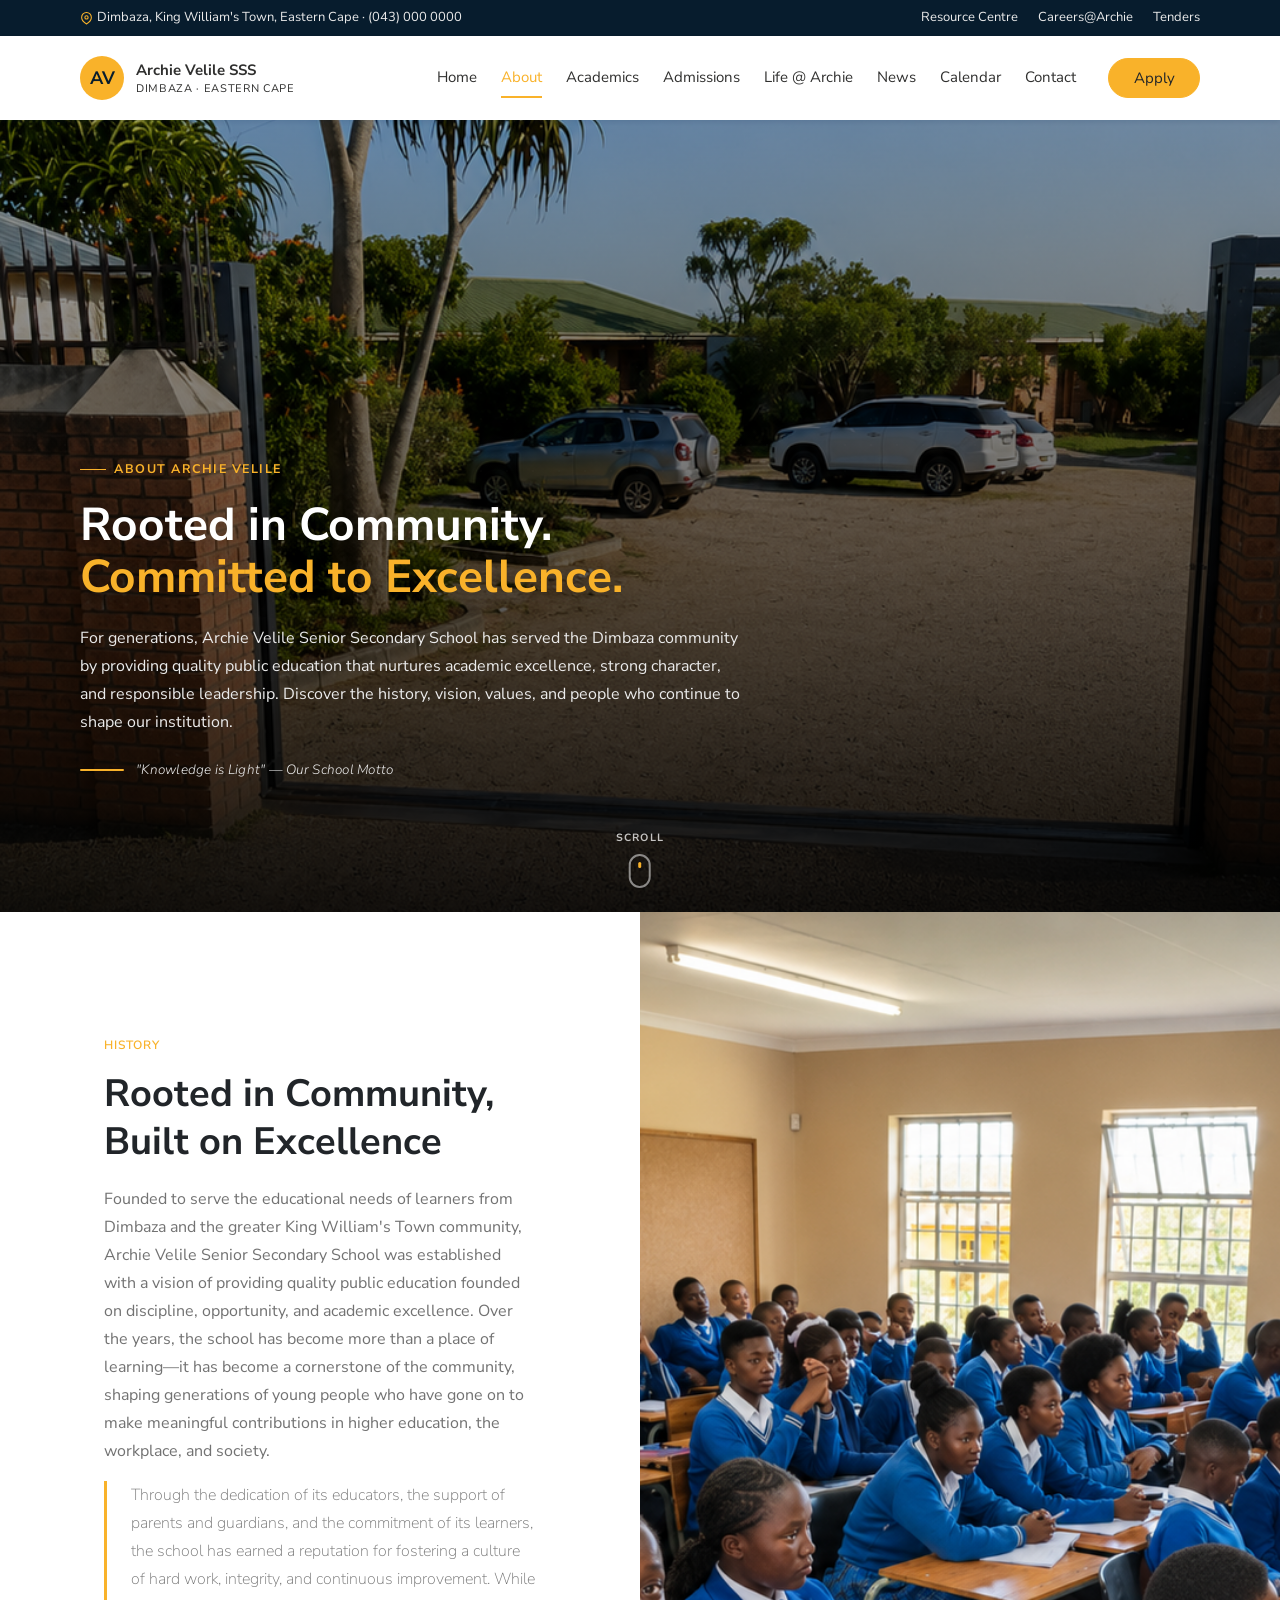
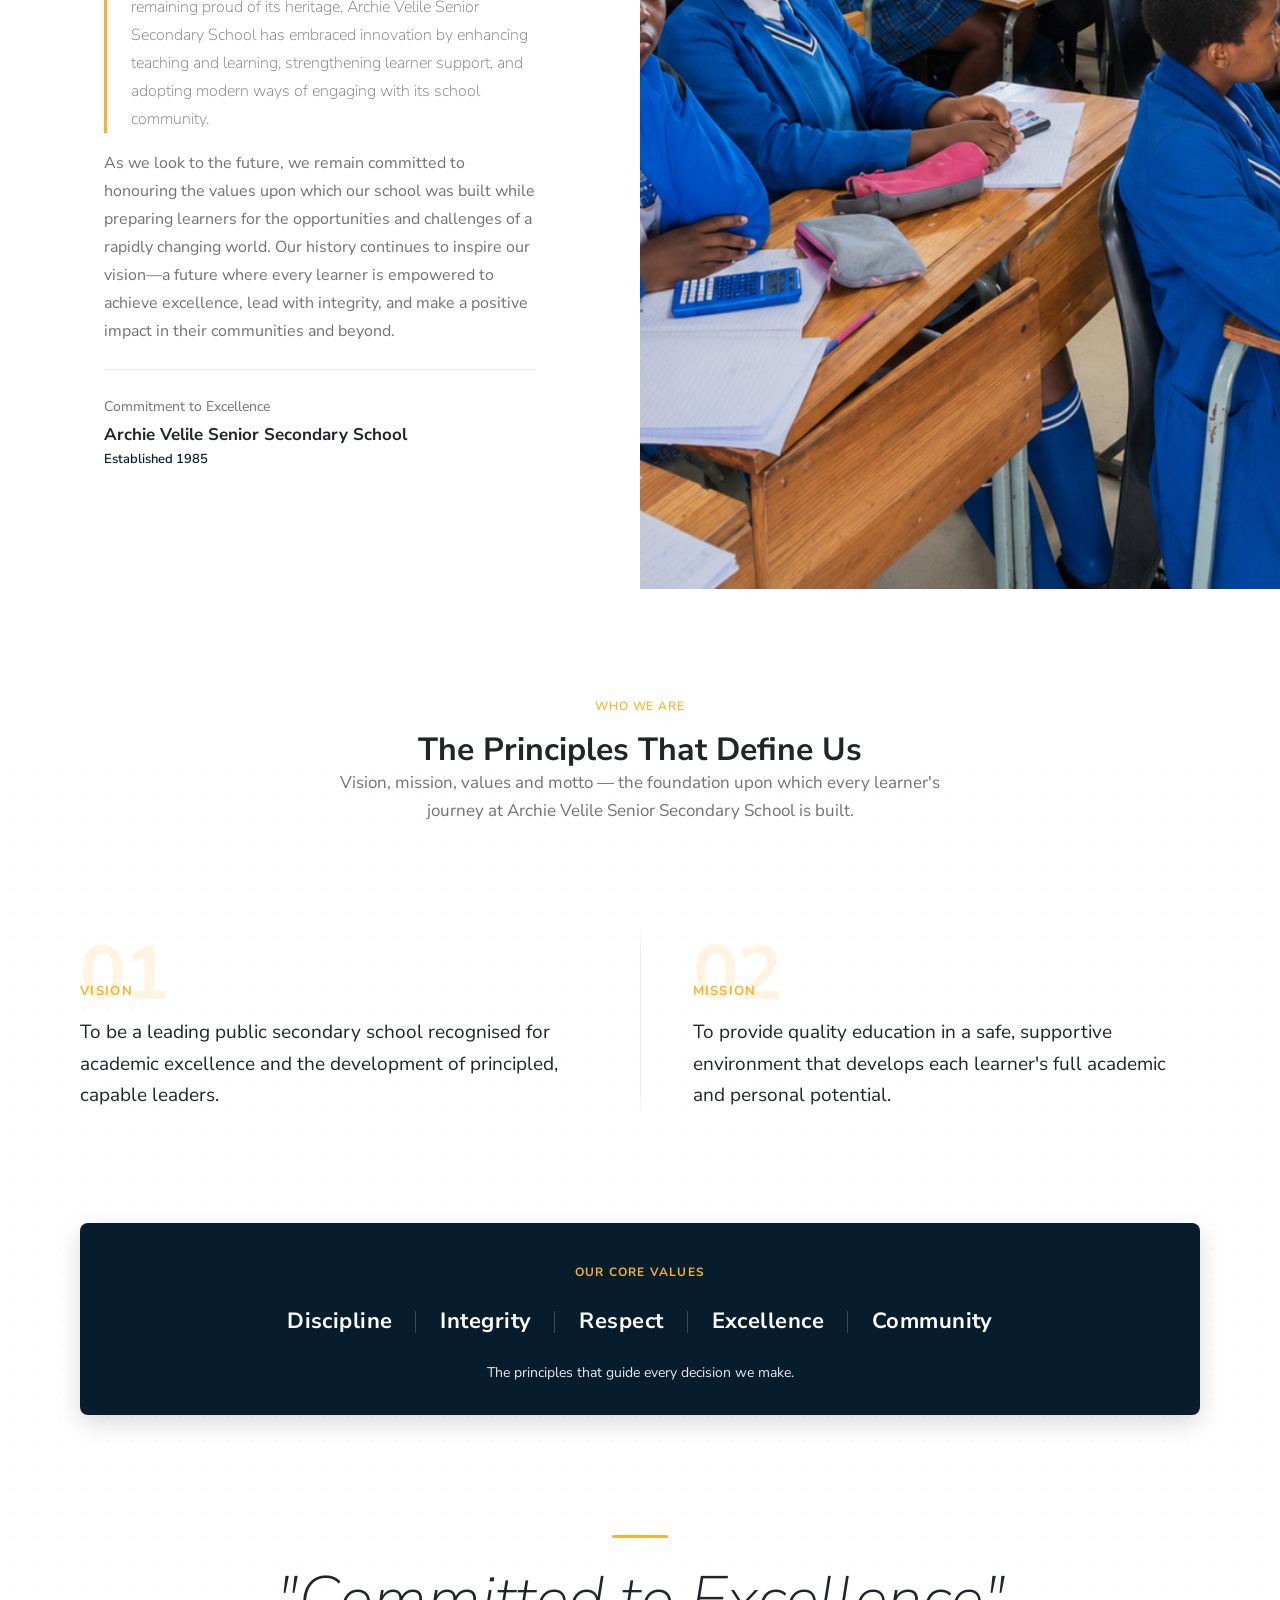
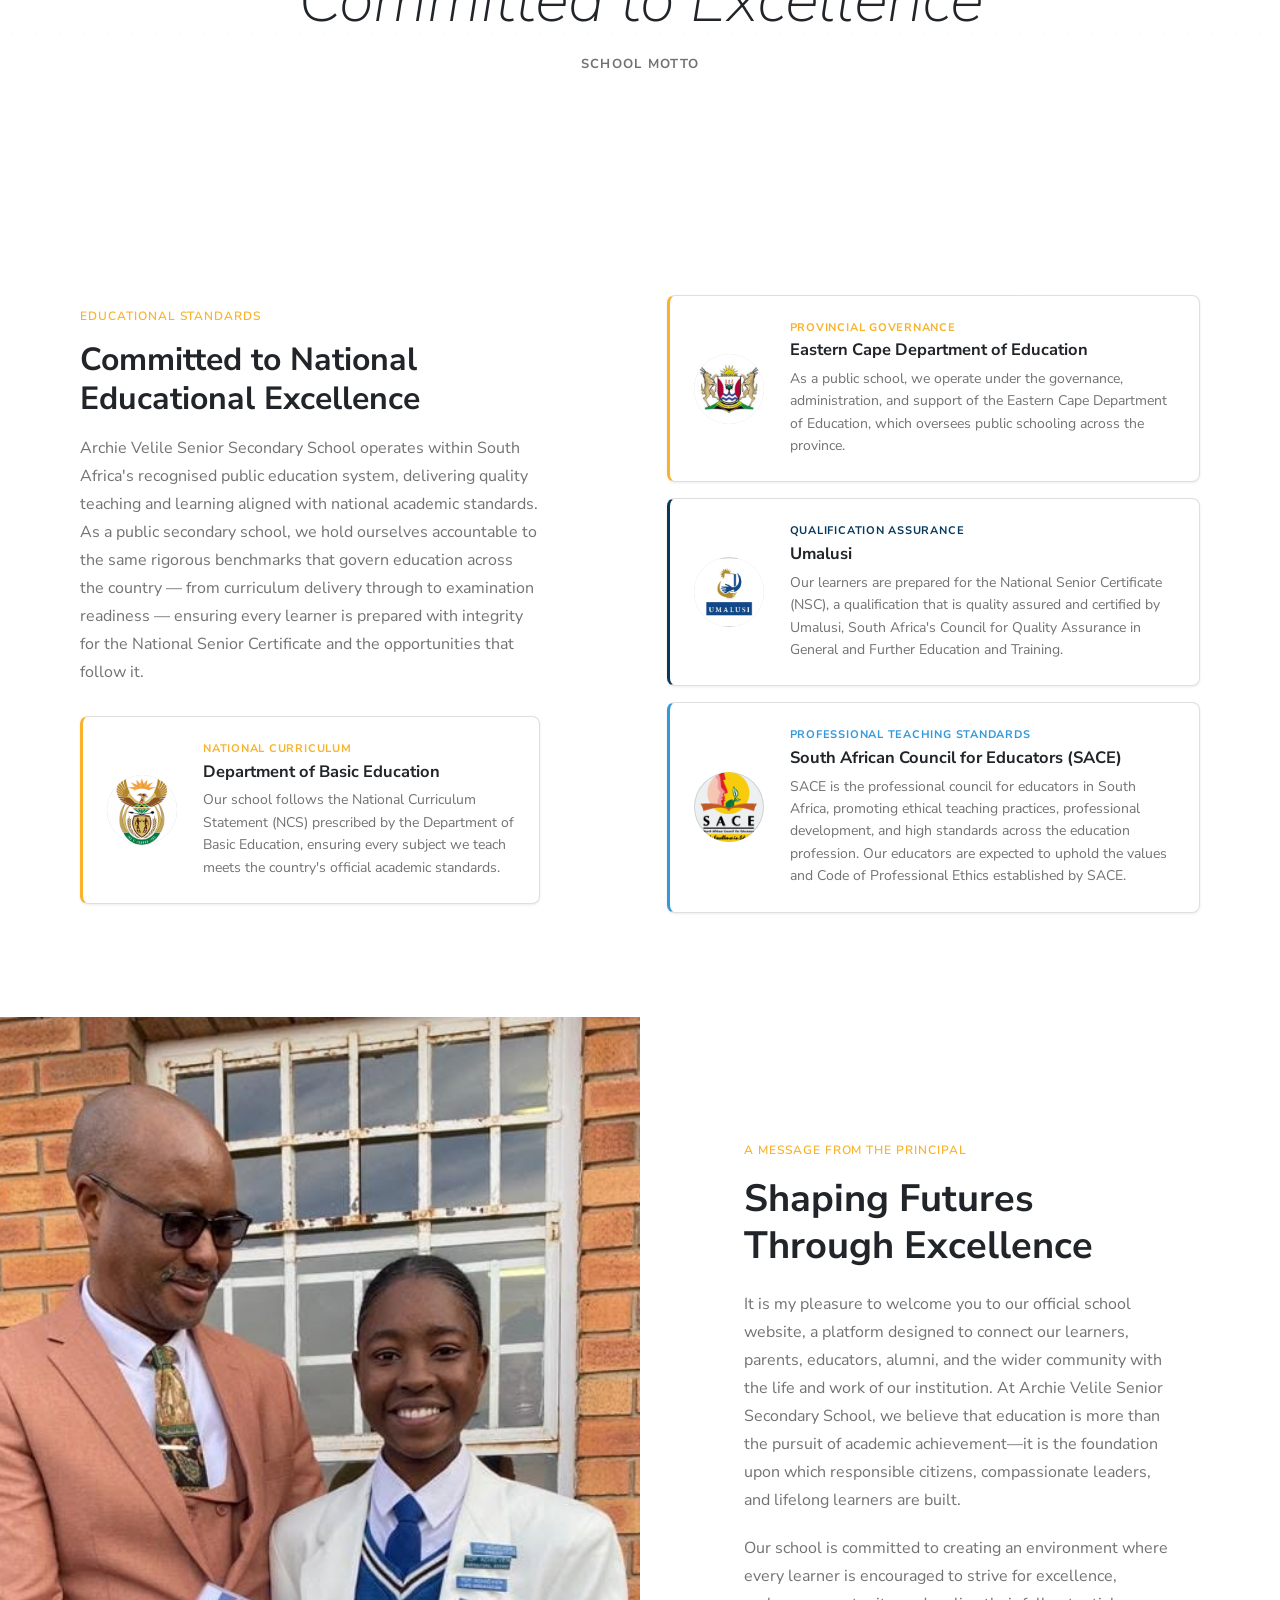
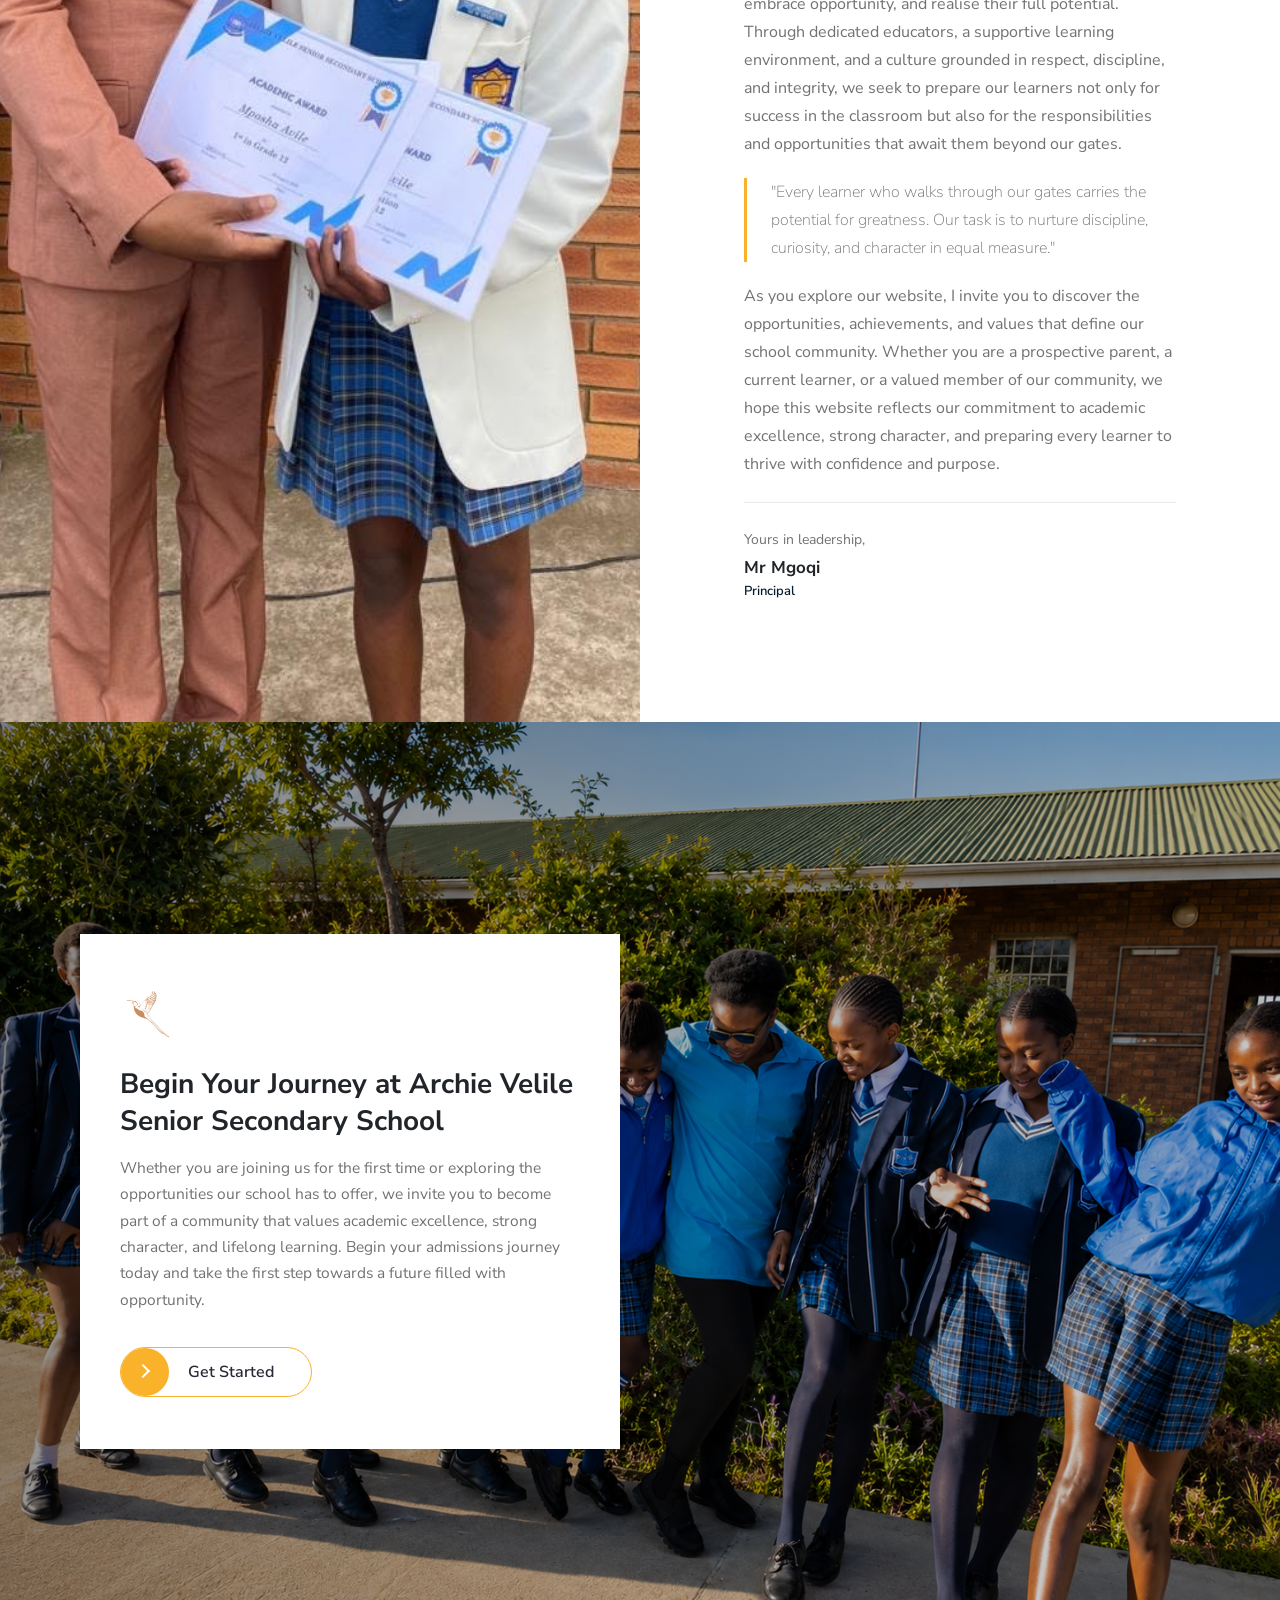
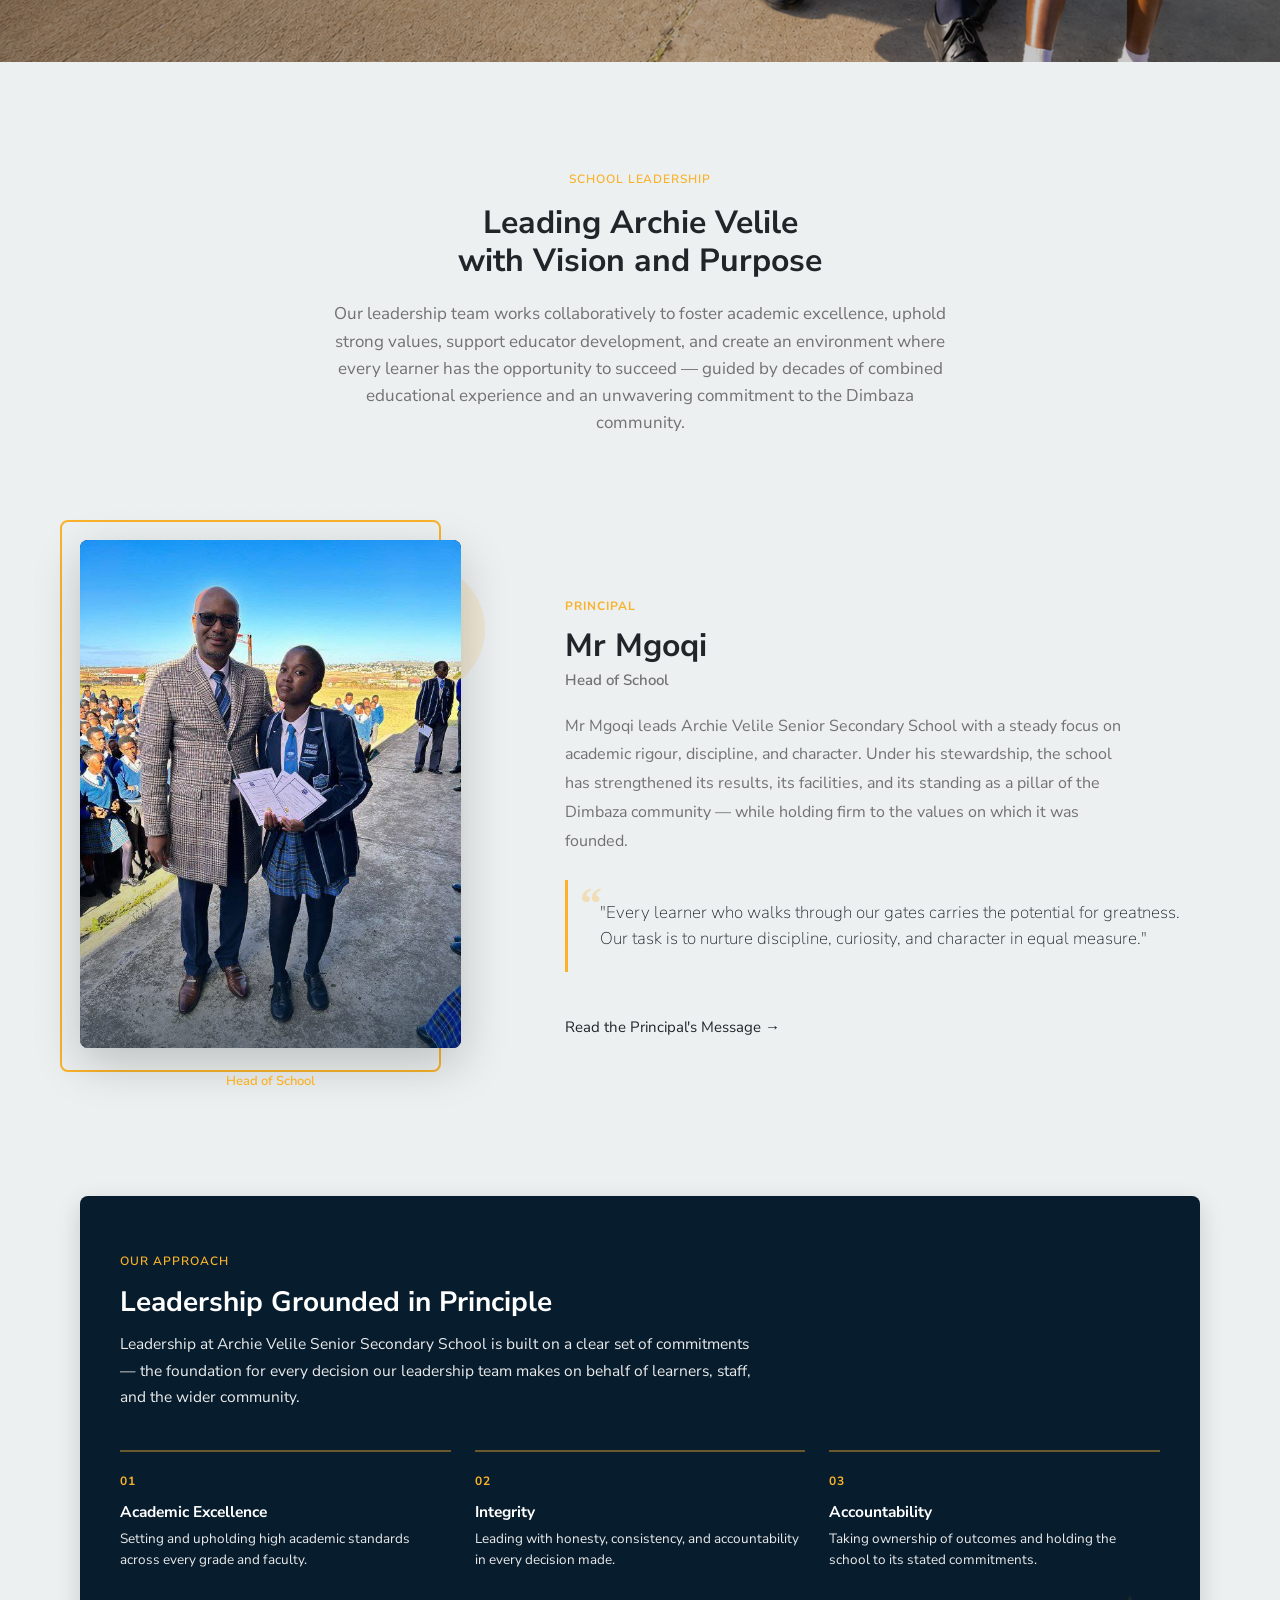
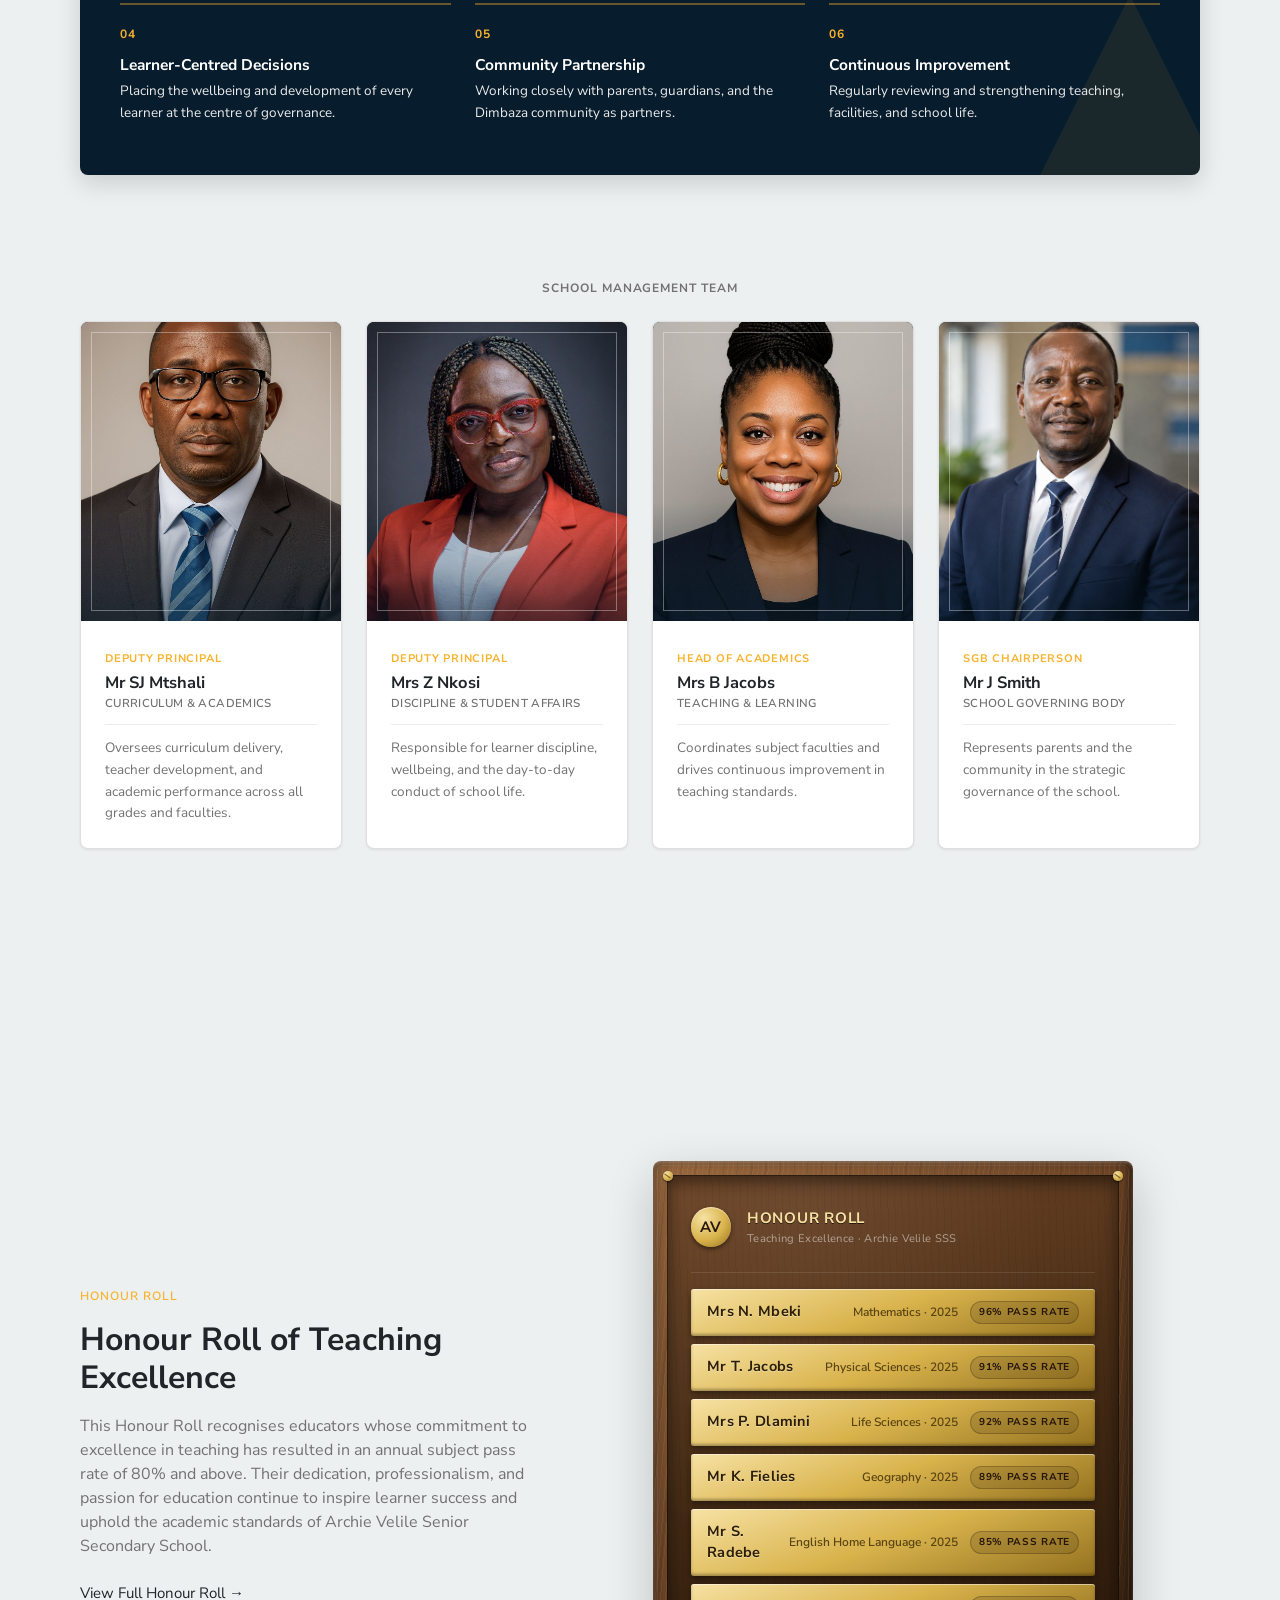
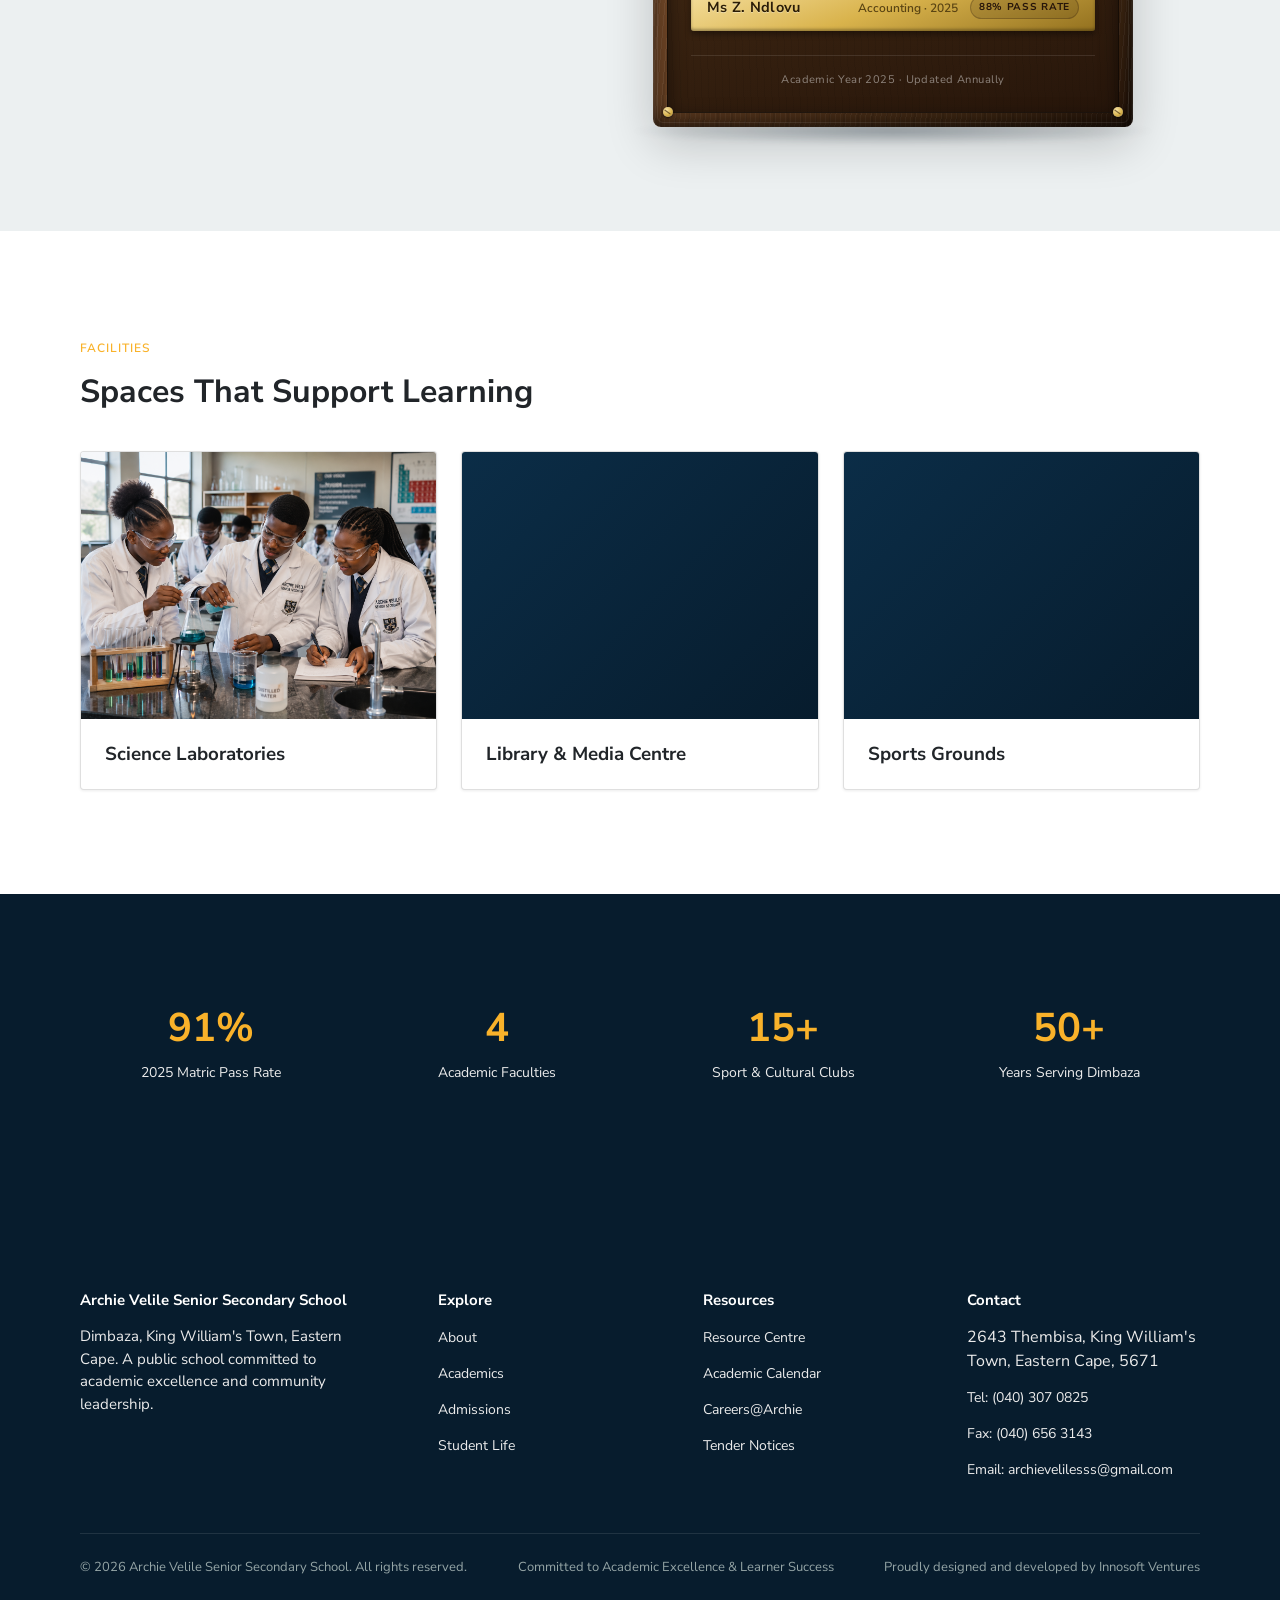
==== commit e7263ea8: "Update contact address across multiple HTML files and add new institution image" ====
--- a/HTML/about.html
+++ b/HTML/about.html
@@ -517,7 +517,7 @@
       <div class="footer-col">
         <h5>Contact</h5>
         <ul>
-          <li>Dimbaza, King William's Town, Eastern Cape, 5671</li>
+          <li>2643 Thembisa, King William's Town, Eastern Cape, 5671</li>
           <li><a href="tel:+27403070825">Tel: (040) 307 0825</a></li>
           <li><a href="tel:+27403070825">Fax: (040) 656 3143</a></li>
           <li><a href="mailto:archievelile@gmail.com">Email: archievelilesss@gmail.com</a></li>
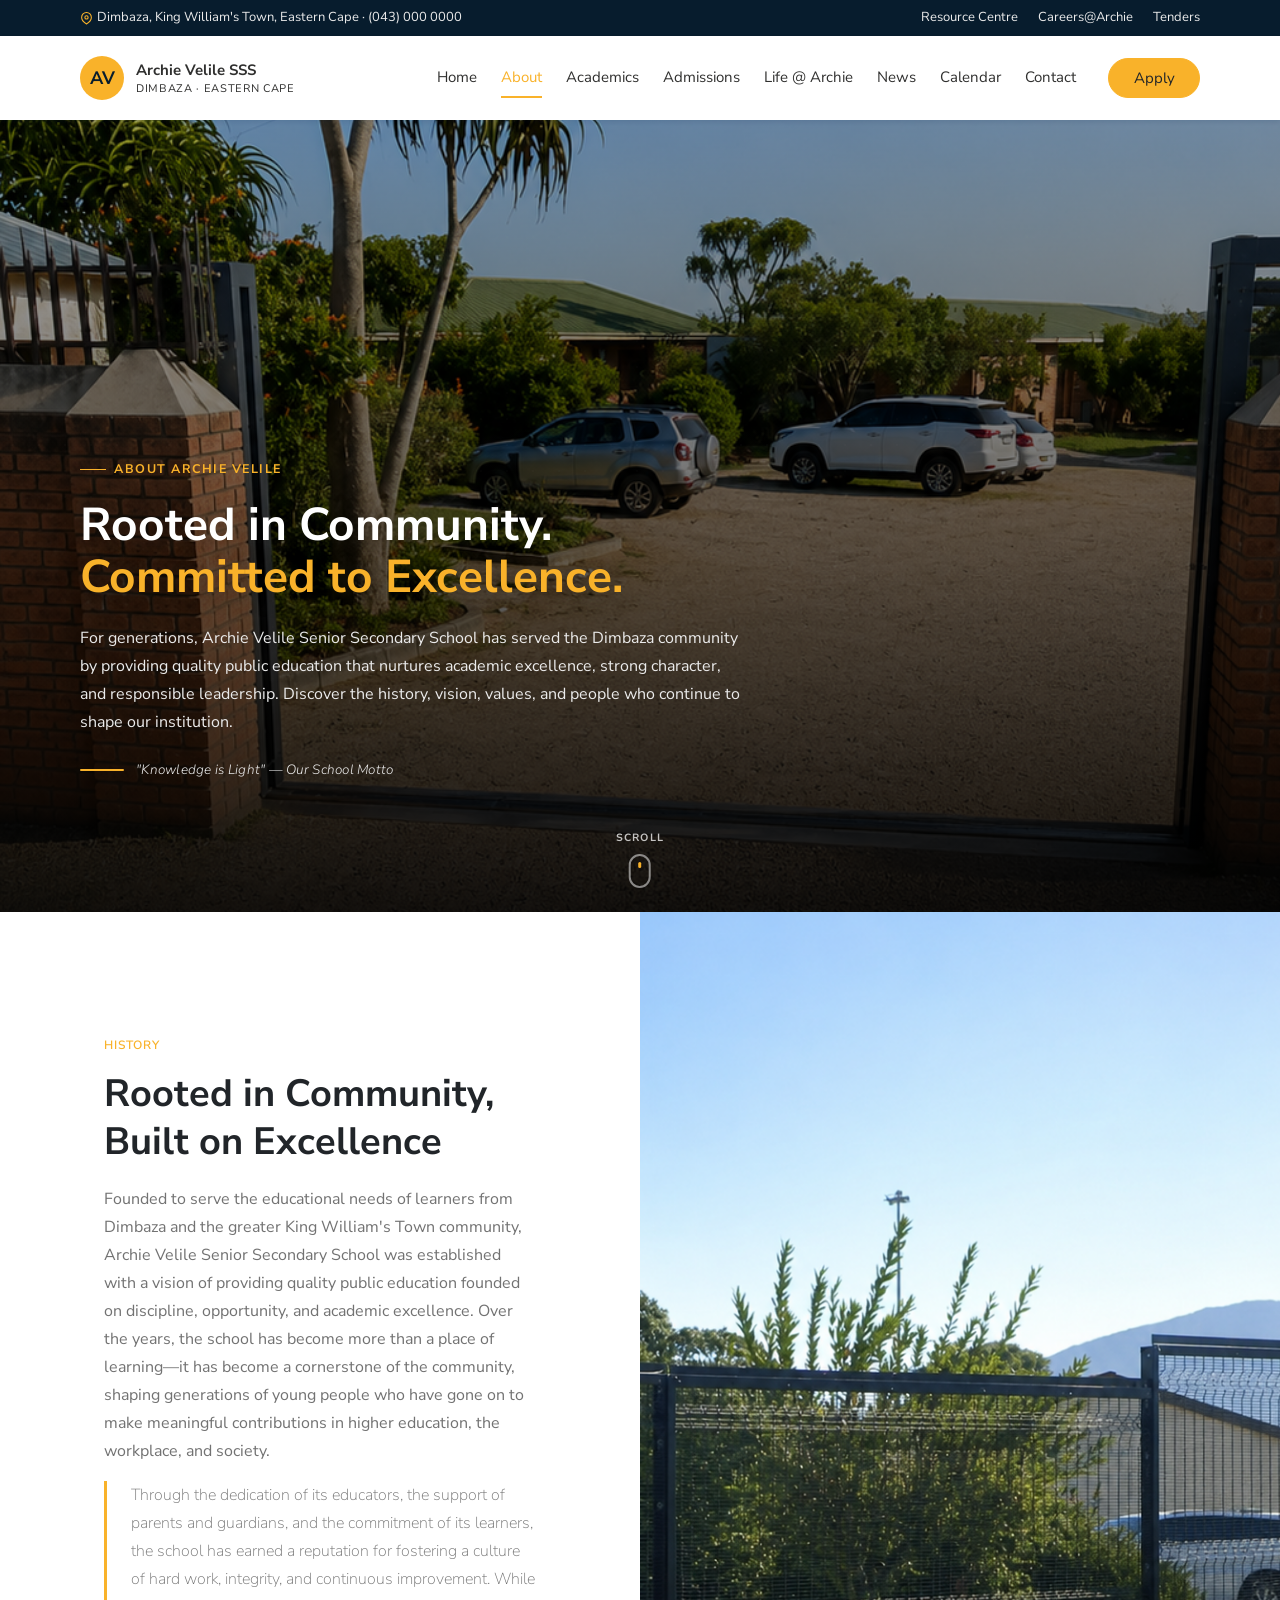
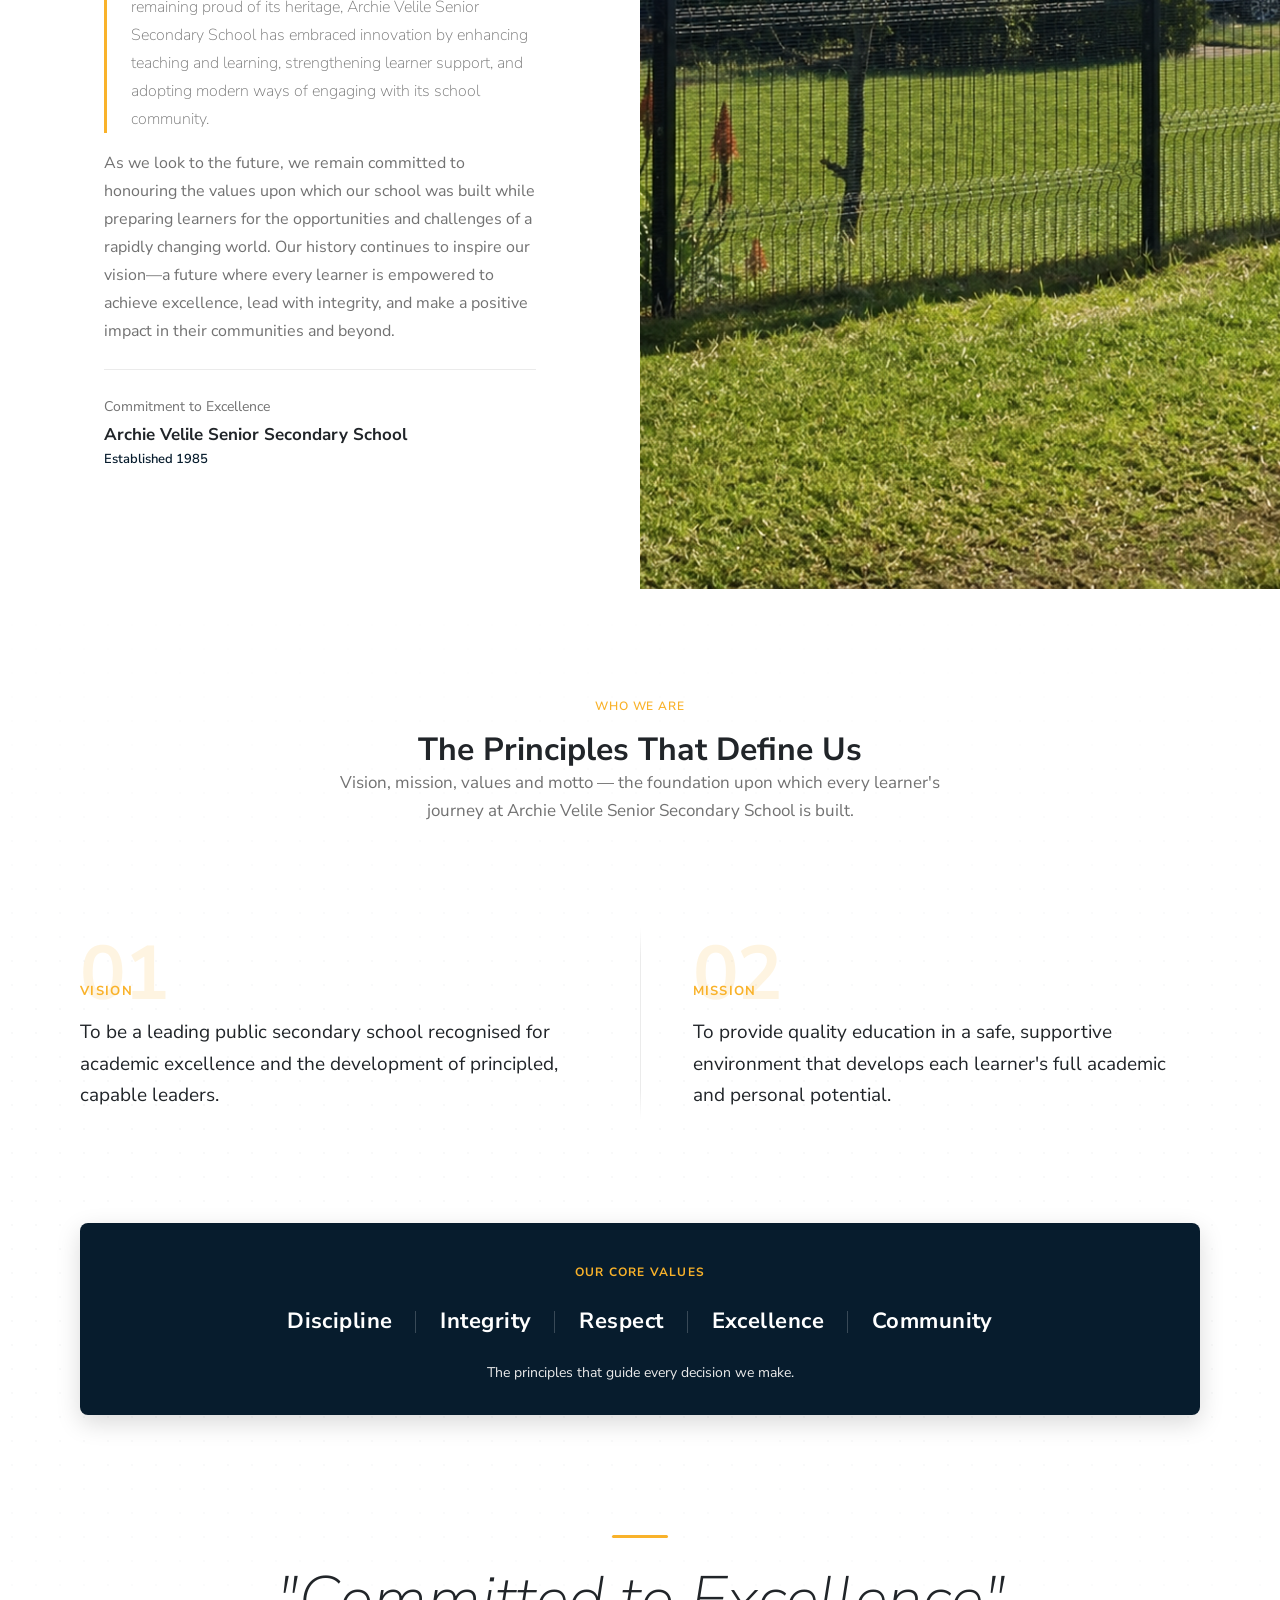
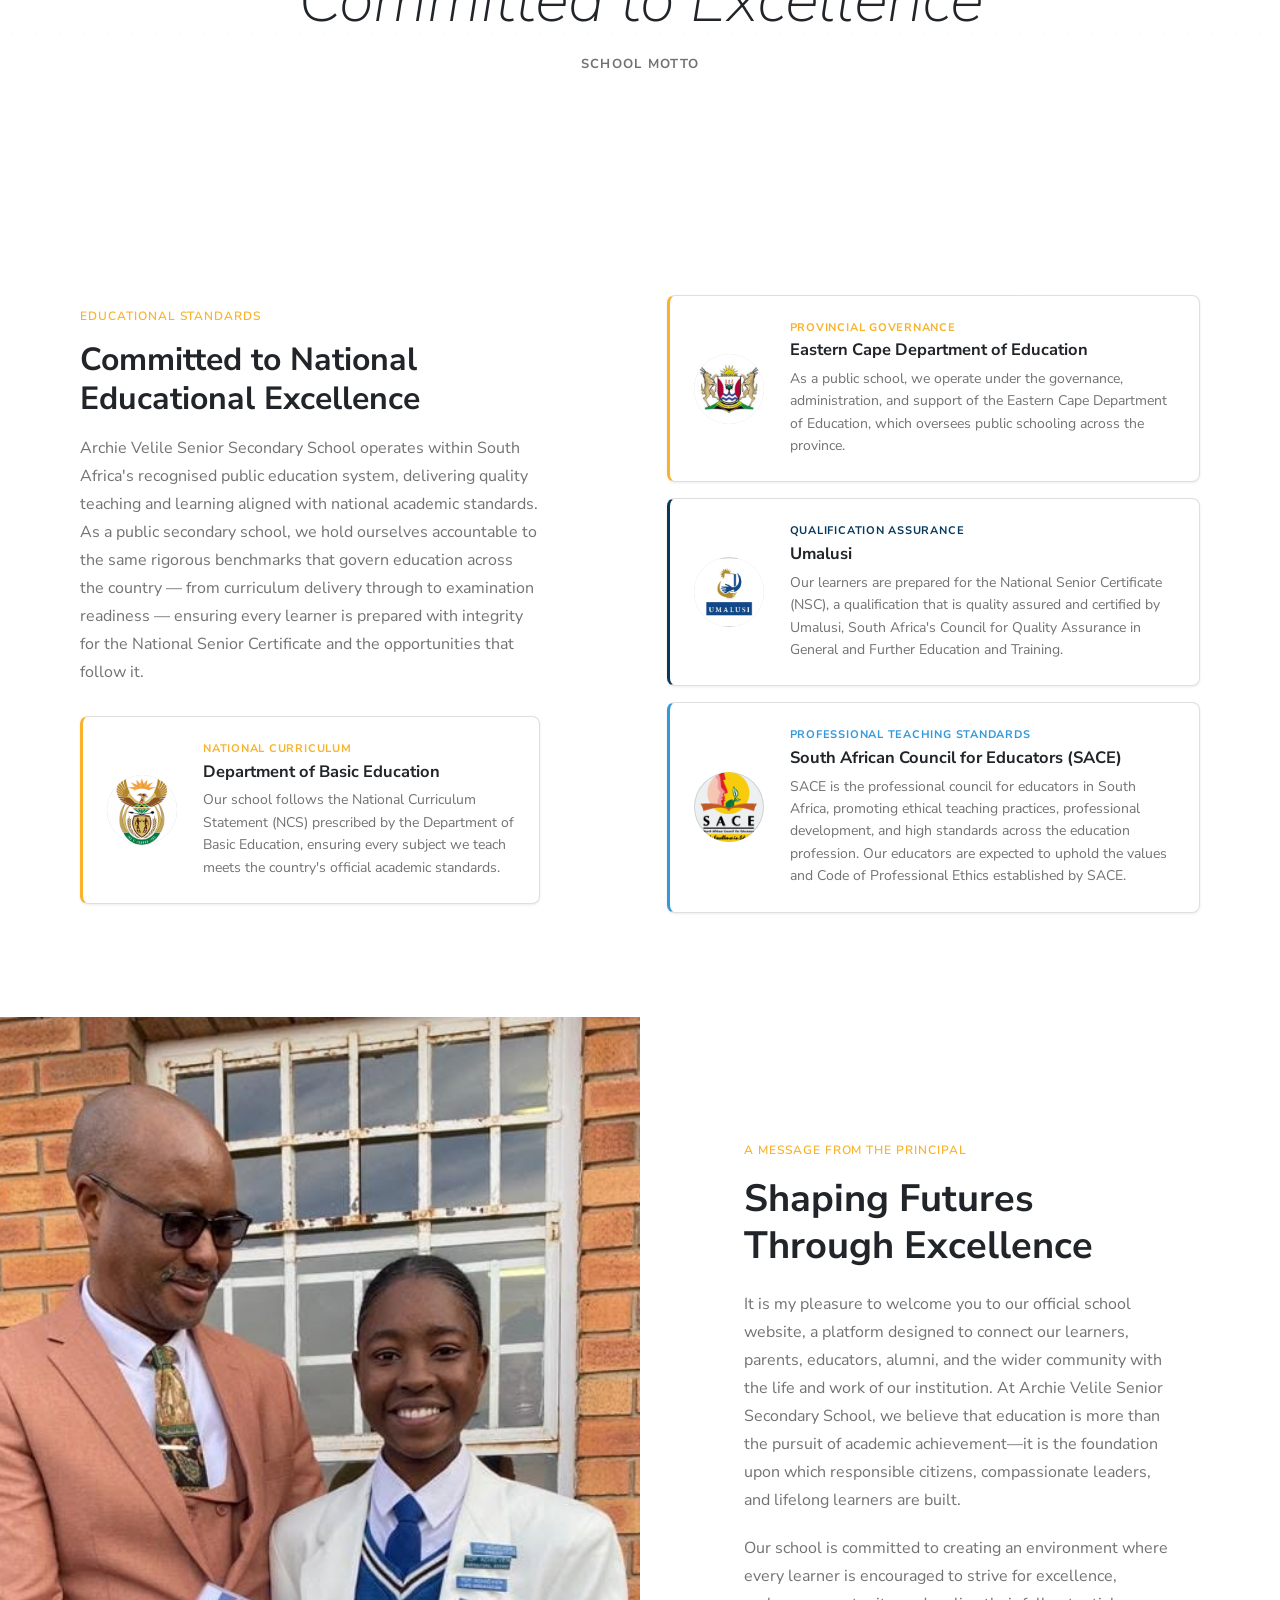
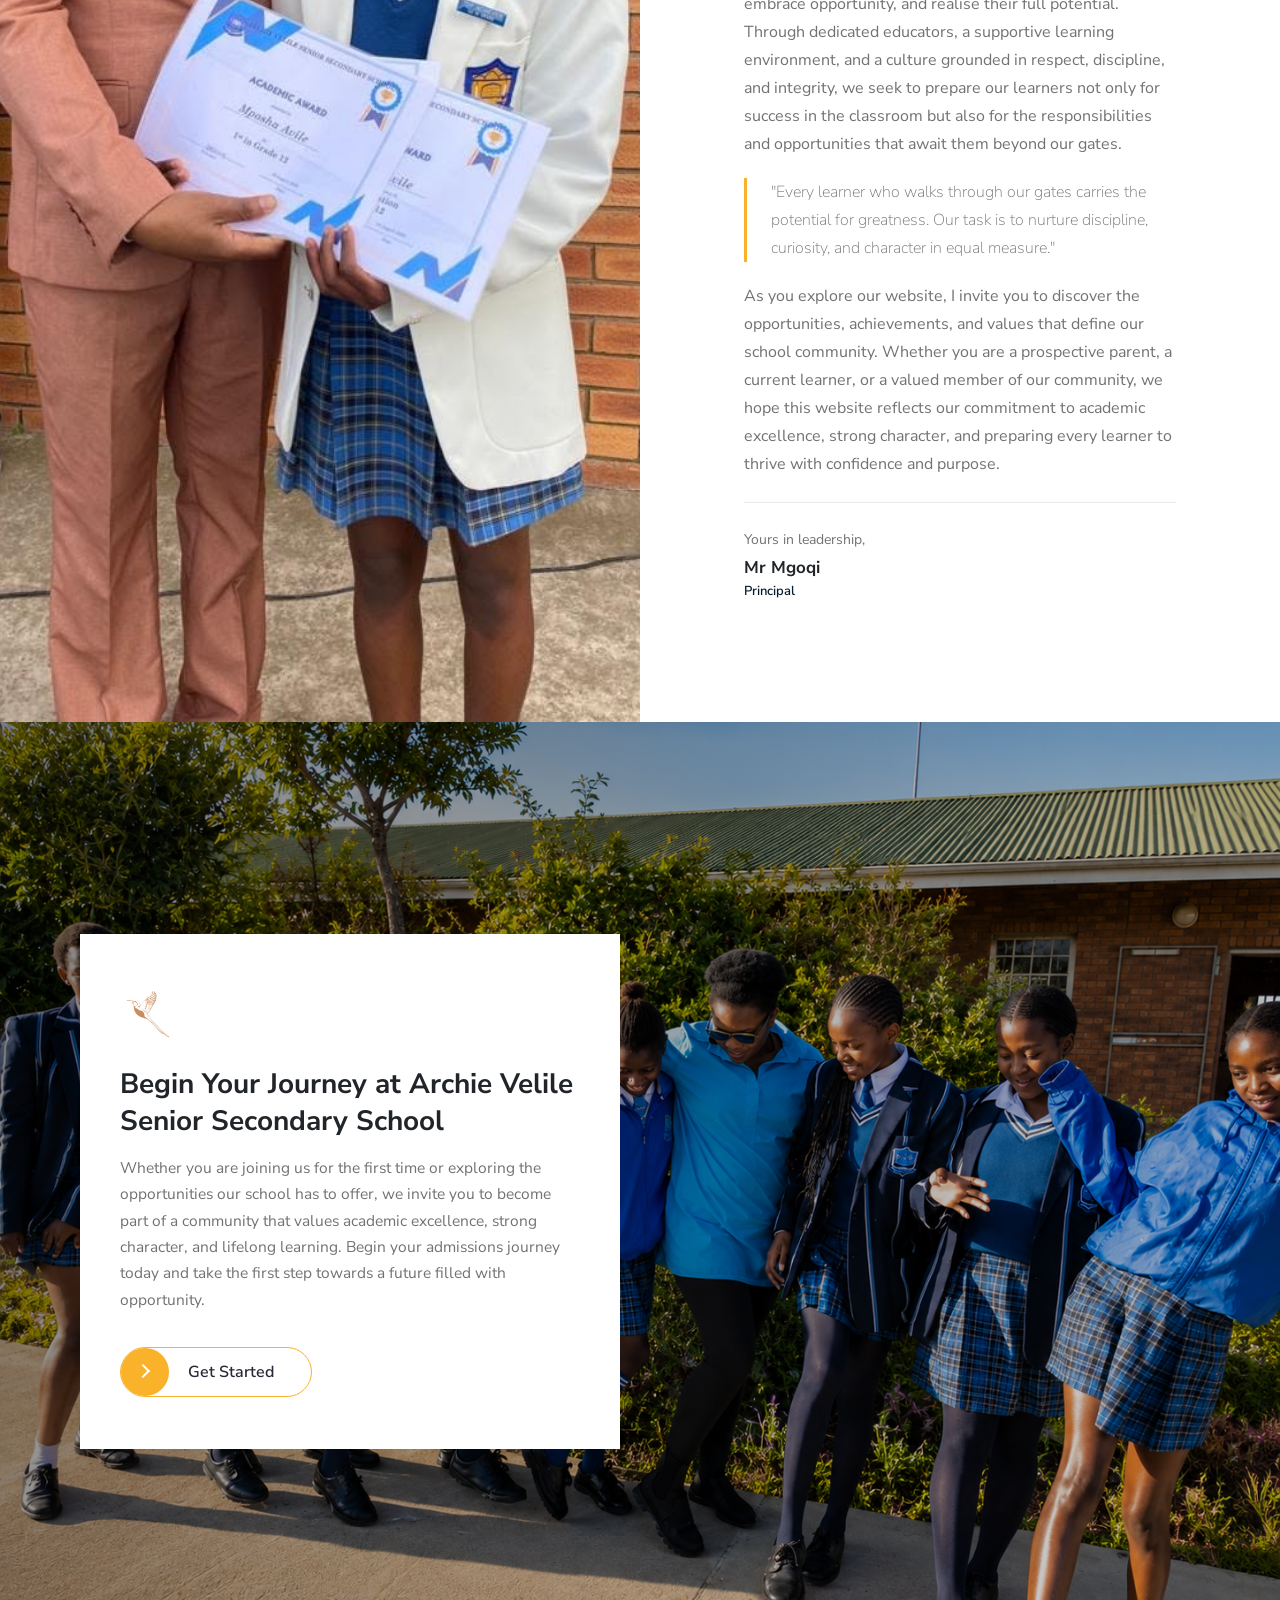
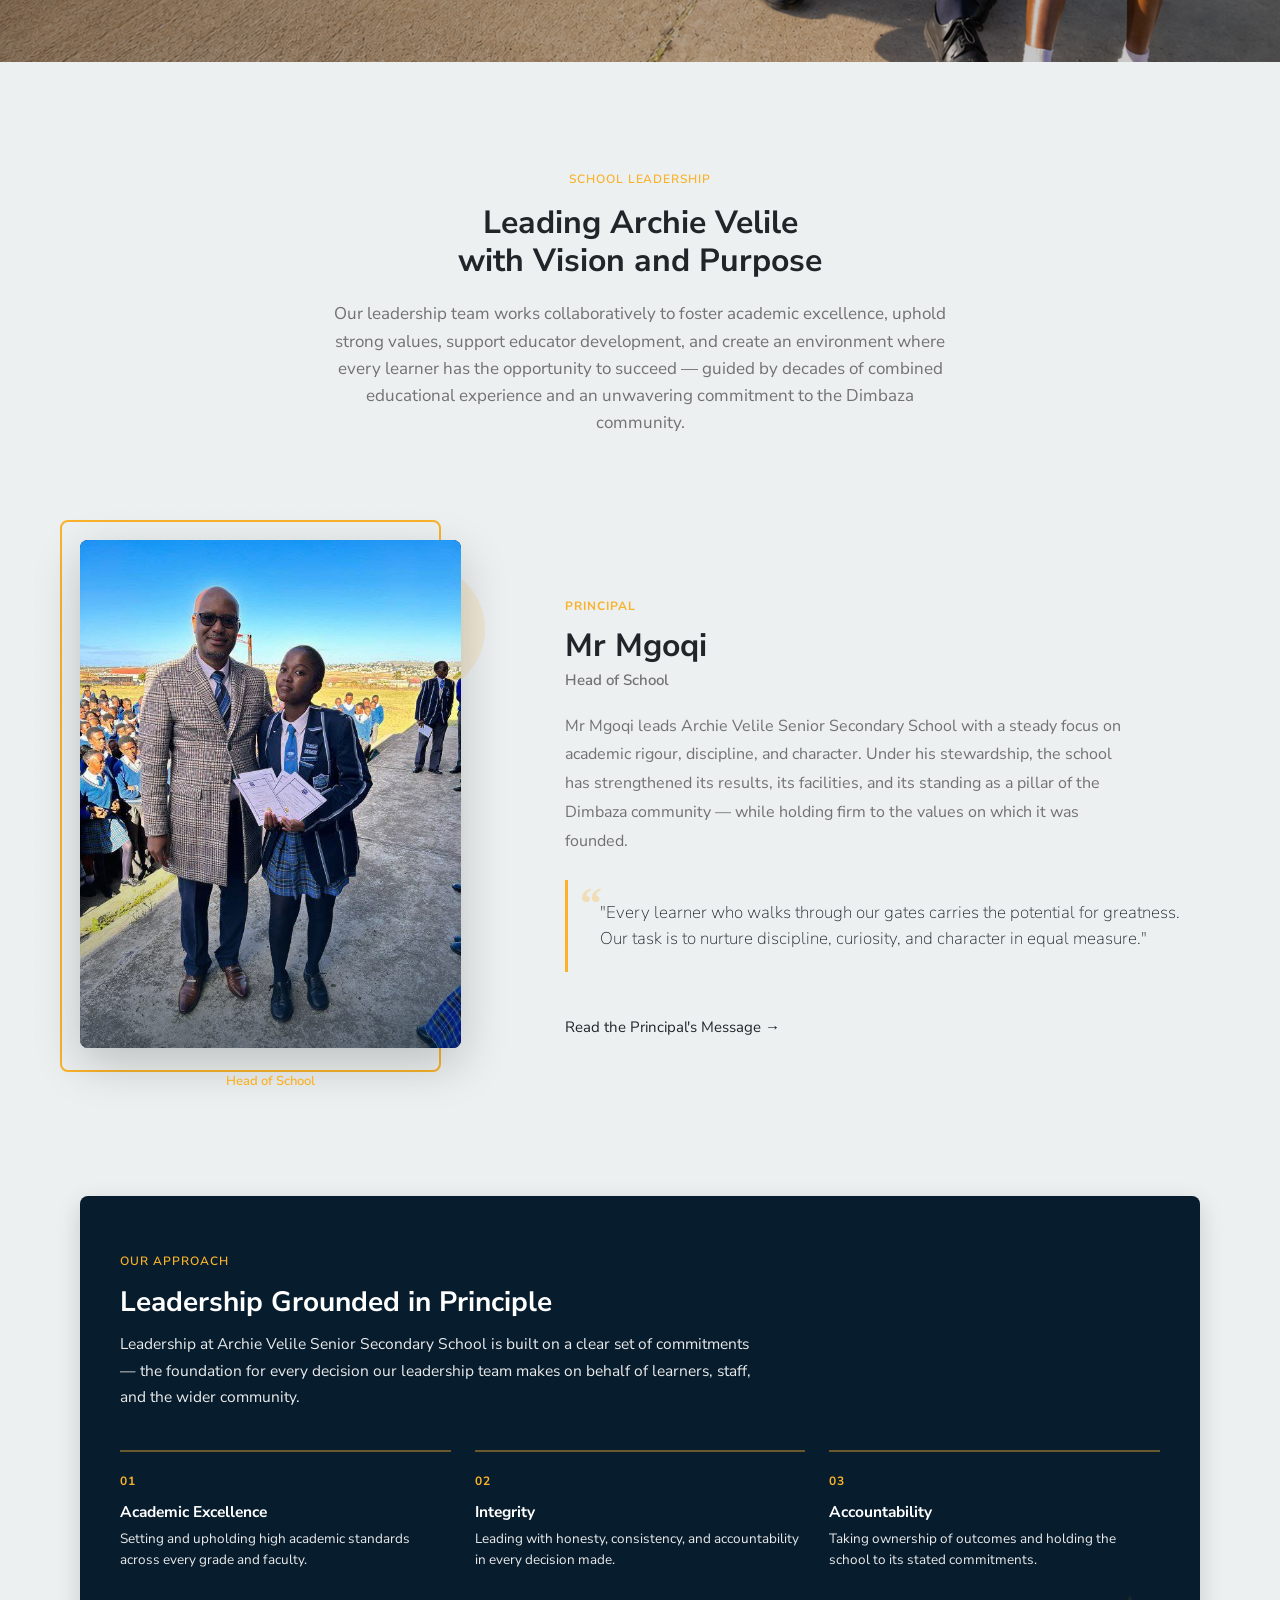
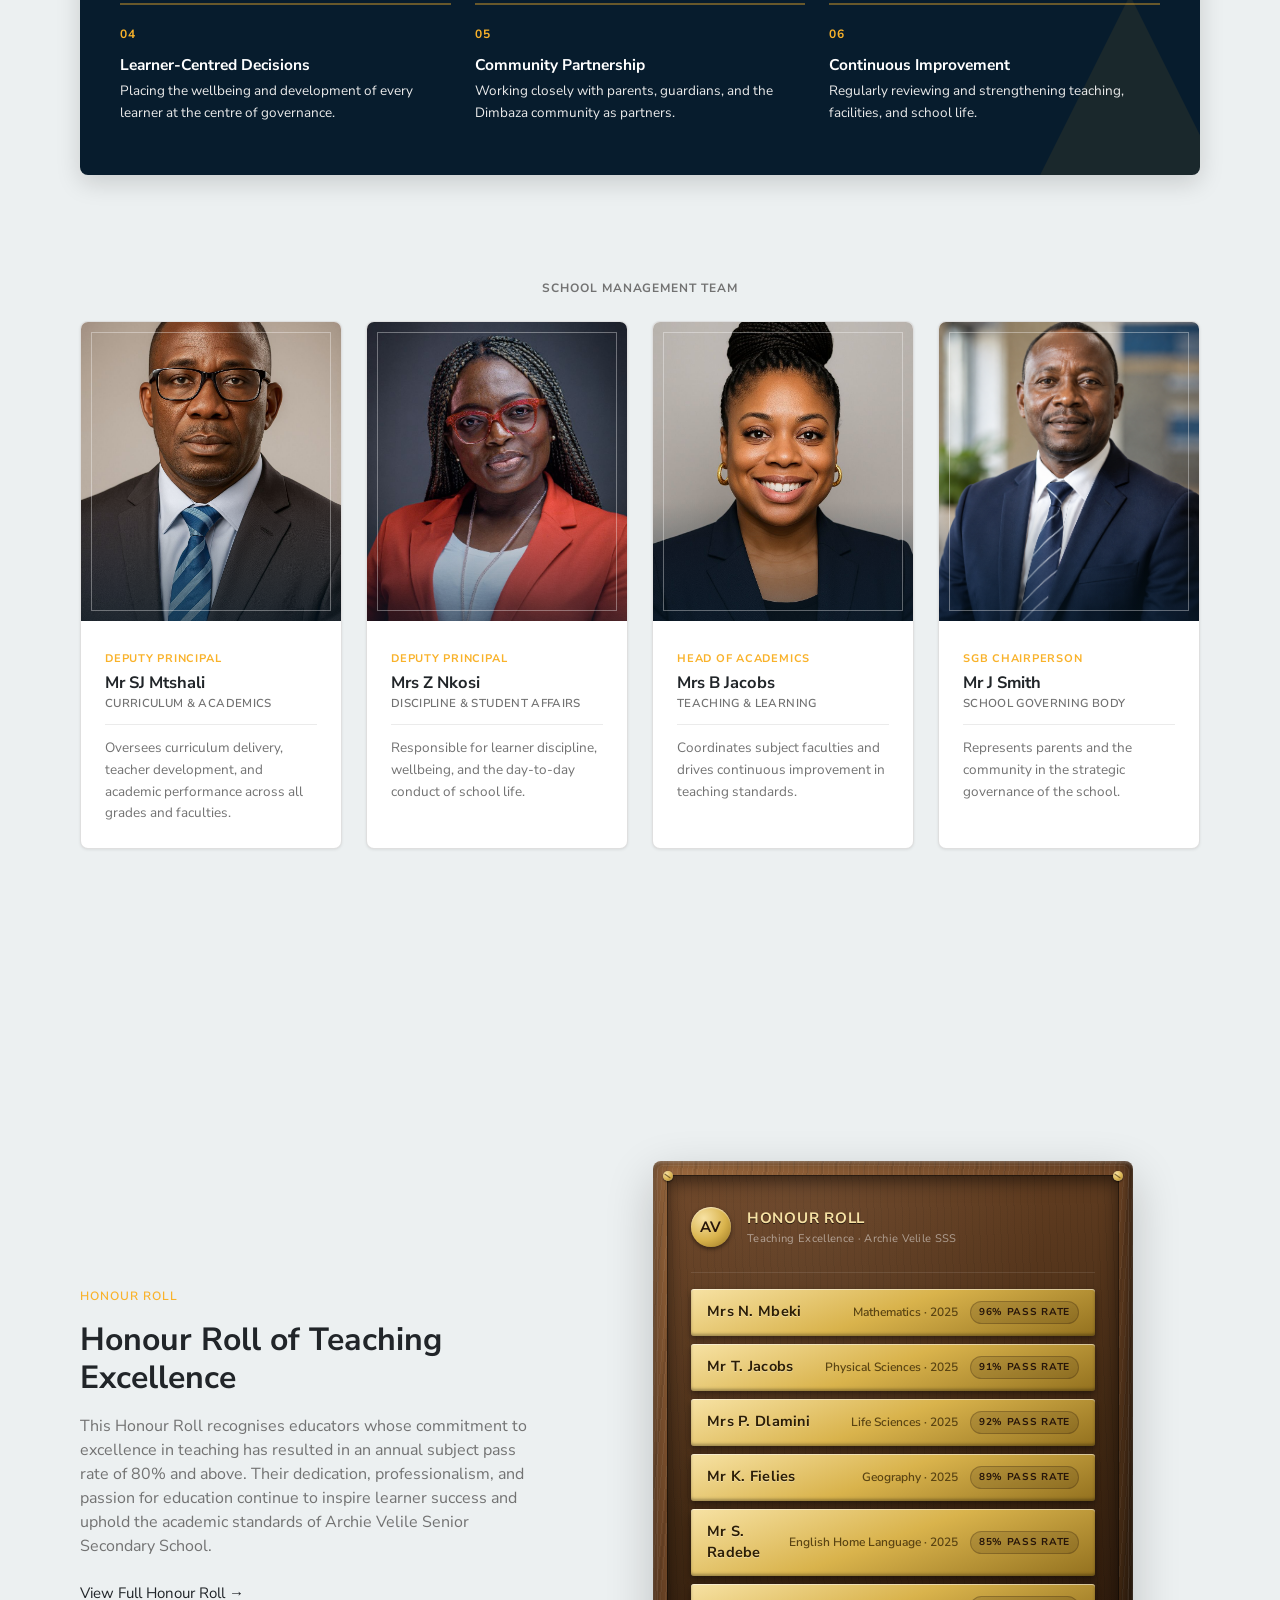
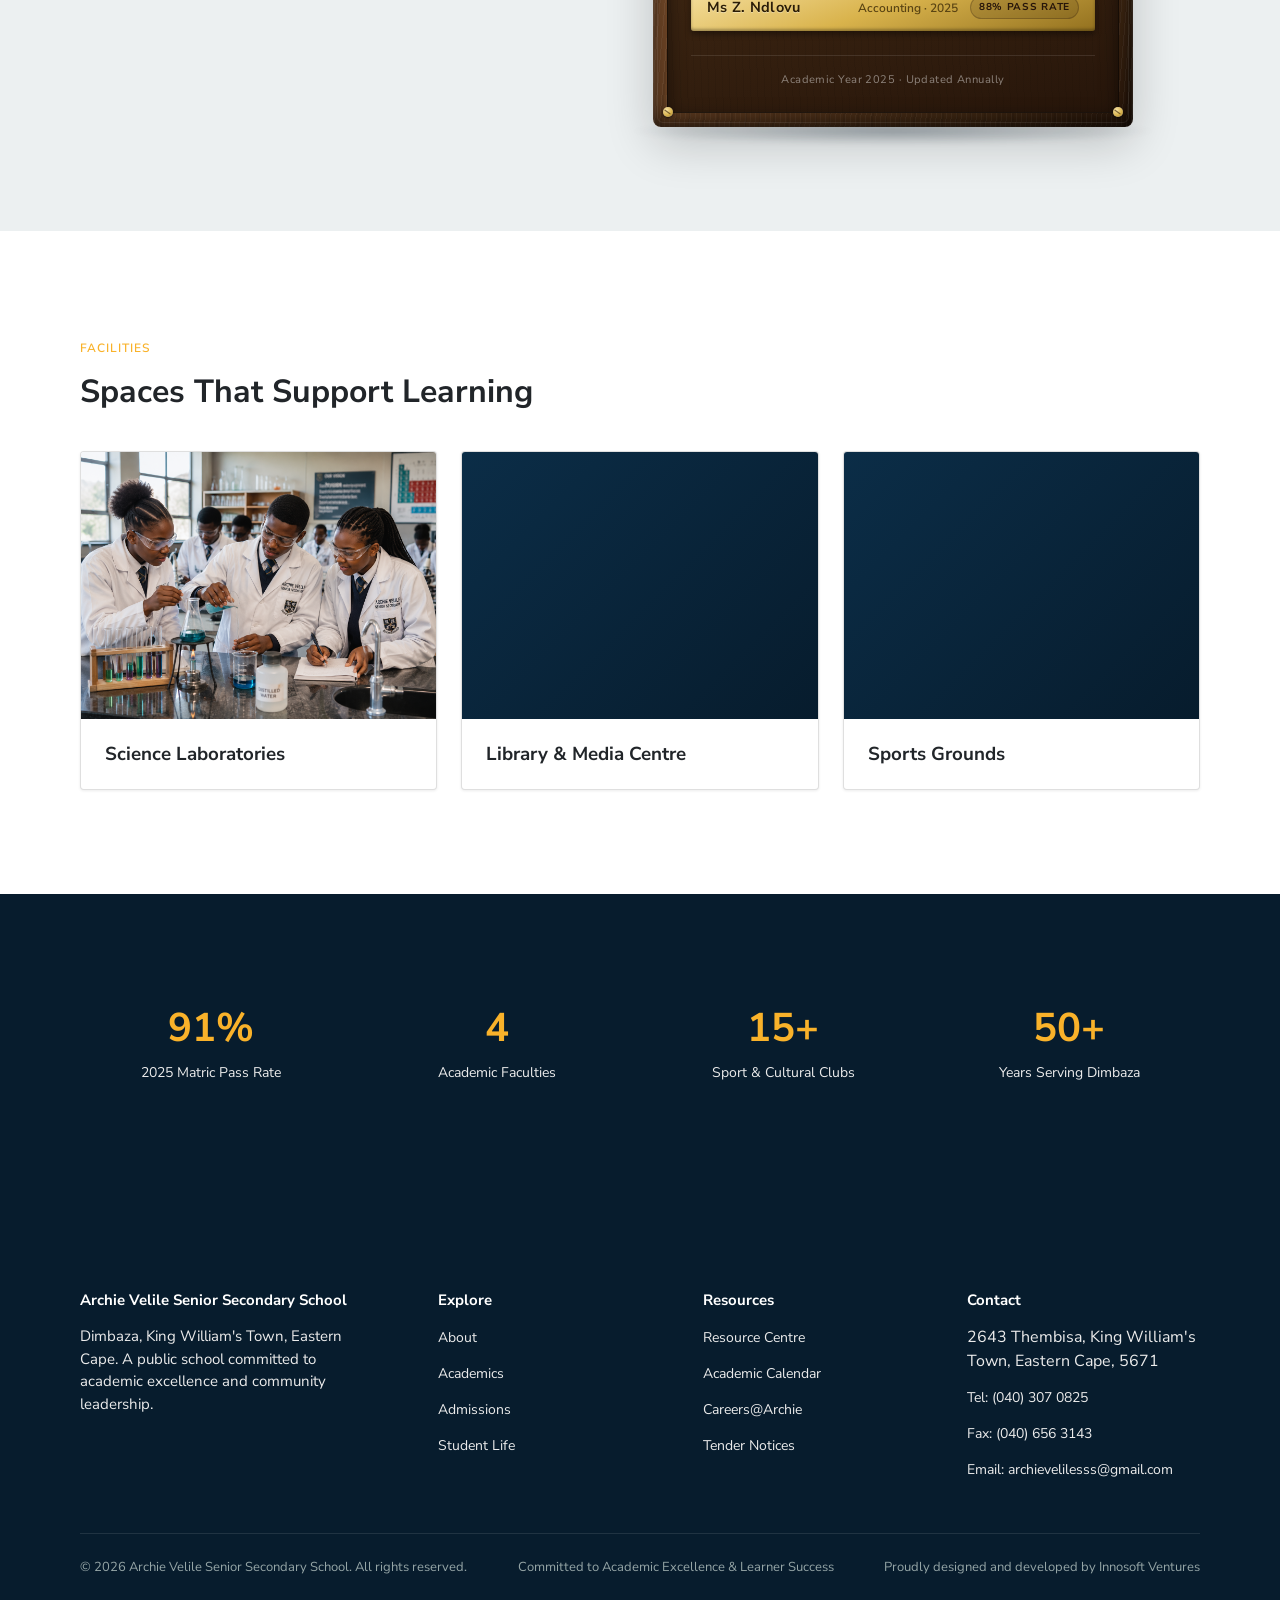
==== commit 85285fe8: "Enhance mobile navigation with sticky header and z-index fixes; refine faculty cards for better resp" ====
--- a/HTML/about.html
+++ b/HTML/about.html
@@ -98,7 +98,7 @@
         </div>
       </div>
       <div class="split-feature-media reveal">
-        <img src="../img/Class.png" alt="Siganga Ovayo, President of the Representative Council of Learners at Archie Velile Senior Secondary School" loading="lazy">
+        <img src="../img/Archie lawn.png" alt="Siganga Ovayo, President of the Representative Council of Learners at Archie Velile Senior Secondary School" loading="lazy">
       </div>
     </div>
   </section>
--- a/CSS/style.css
+++ b/CSS/style.css
@@ -344,6 +344,29 @@
 .nav-toggle[aria-expanded="true"] .bar { background: transparent; }
 .nav-toggle[aria-expanded="true"] .bar::before { transform: translateY(7px) rotate(45deg); }
 .nav-toggle[aria-expanded="true"] .bar::after { transform: translateY(-7px) rotate(-45deg); }
+
+/* ==========================================================================
+   MOBILE NAVIGATION — STICKY HEADER & MENU STACKING FIX
+   Fixes z-index/stacking only. No layout, spacing, colour, typography,
+   or animation changes. Desktop navigation is untouched.
+   ========================================================================== */
+
+@media (max-width: 900px) {
+  .site-header {
+    position: sticky;
+    top: 0;
+    z-index: 999;
+  }
+
+  .main-nav {
+    z-index: 999;
+  }
+
+  .nav-toggle {
+    position: relative;
+    z-index: 1000;
+  }
+}
 
 @media (max-width: 900px) {
   .nav-toggle { display: flex; }
@@ -1016,6 +1039,55 @@
   font-size: 14.5px;
   line-height: 1.6;
   color: var(--gray-light);
+}
+
+/* ==========================================================================
+   36. FACULTY CARDS — RESPONSIVE REFINEMENTS
+   Fixes overflow/wrap edge cases only. No layout, colour, spacing, or
+   animation changes. Reuses existing tokens exclusively.
+   ========================================================================== */
+
+/* Prevent the overlapping banner label from ever exceeding the card width */
+.faculty-banner {
+  max-width: calc(100% - (2 * var(--space-4xl)));
+  box-sizing: border-box;
+  overflow-wrap: break-word;
+  line-height: 1.35;
+}
+@media (max-width: 900px) {
+  .faculty-banner {
+    max-width: calc(100% - (2 * var(--space-2xl)));
+  }
+}
+
+/* Let contact rows wrap gracefully instead of overflowing horizontally */
+.faculty-contact-row {
+  flex-wrap: wrap;
+}
+.faculty-contact-row .label {
+  flex-shrink: 0;
+}
+.faculty-contact-row .value {
+  min-width: 0;
+  overflow-wrap: break-word;
+  word-break: break-word;
+}
+
+/* Safety net: keep the HOD portrait from ever exceeding its column width */
+.faculty-hod .faculty-icon {
+  max-width: 100%;
+}
+
+@media (max-width: 480px) {
+  /* Stack label/value for maximum legibility on the narrowest phones */
+  .faculty-contact-row {
+    flex-direction: column;
+    align-items: flex-start;
+    gap: 2px;
+  }
+  .faculty-contact-row .value {
+    text-align: left;
+  }
 }
 
 /* Below 640px, stack the description under its subject for readability
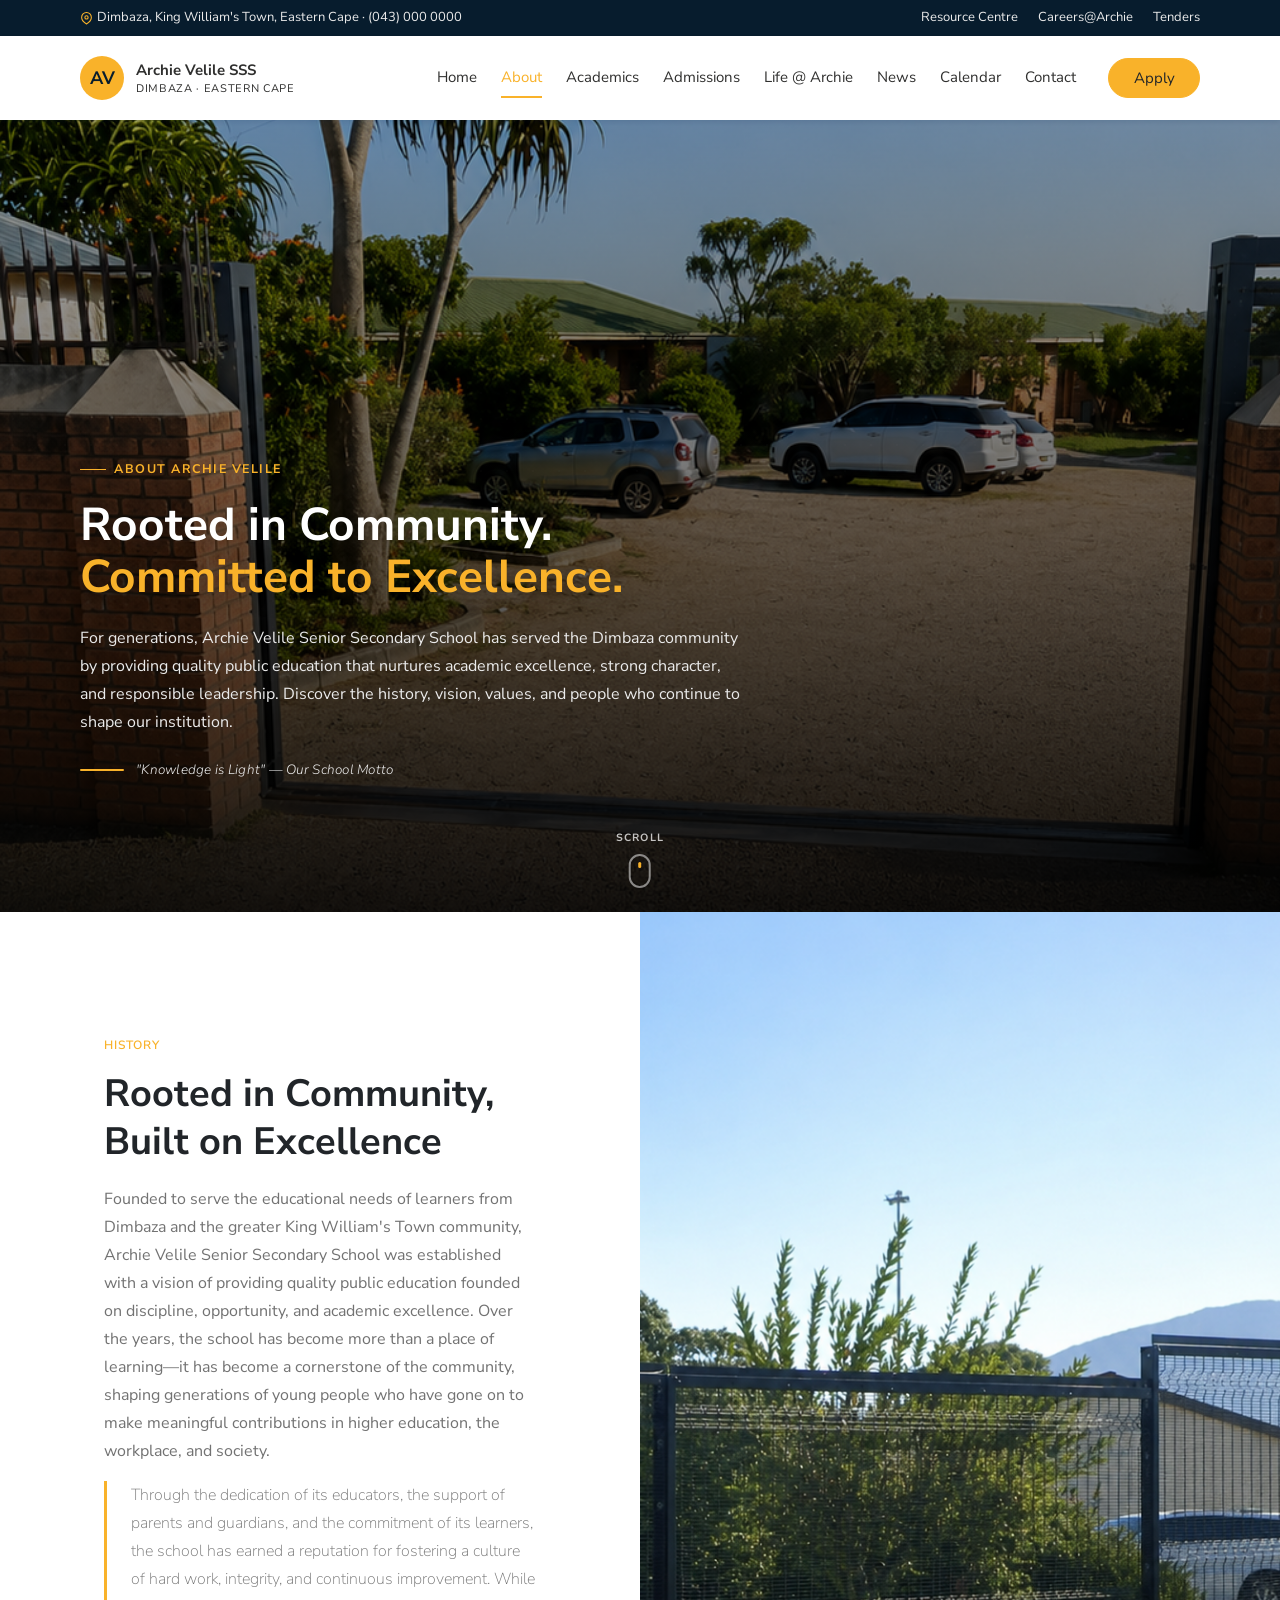
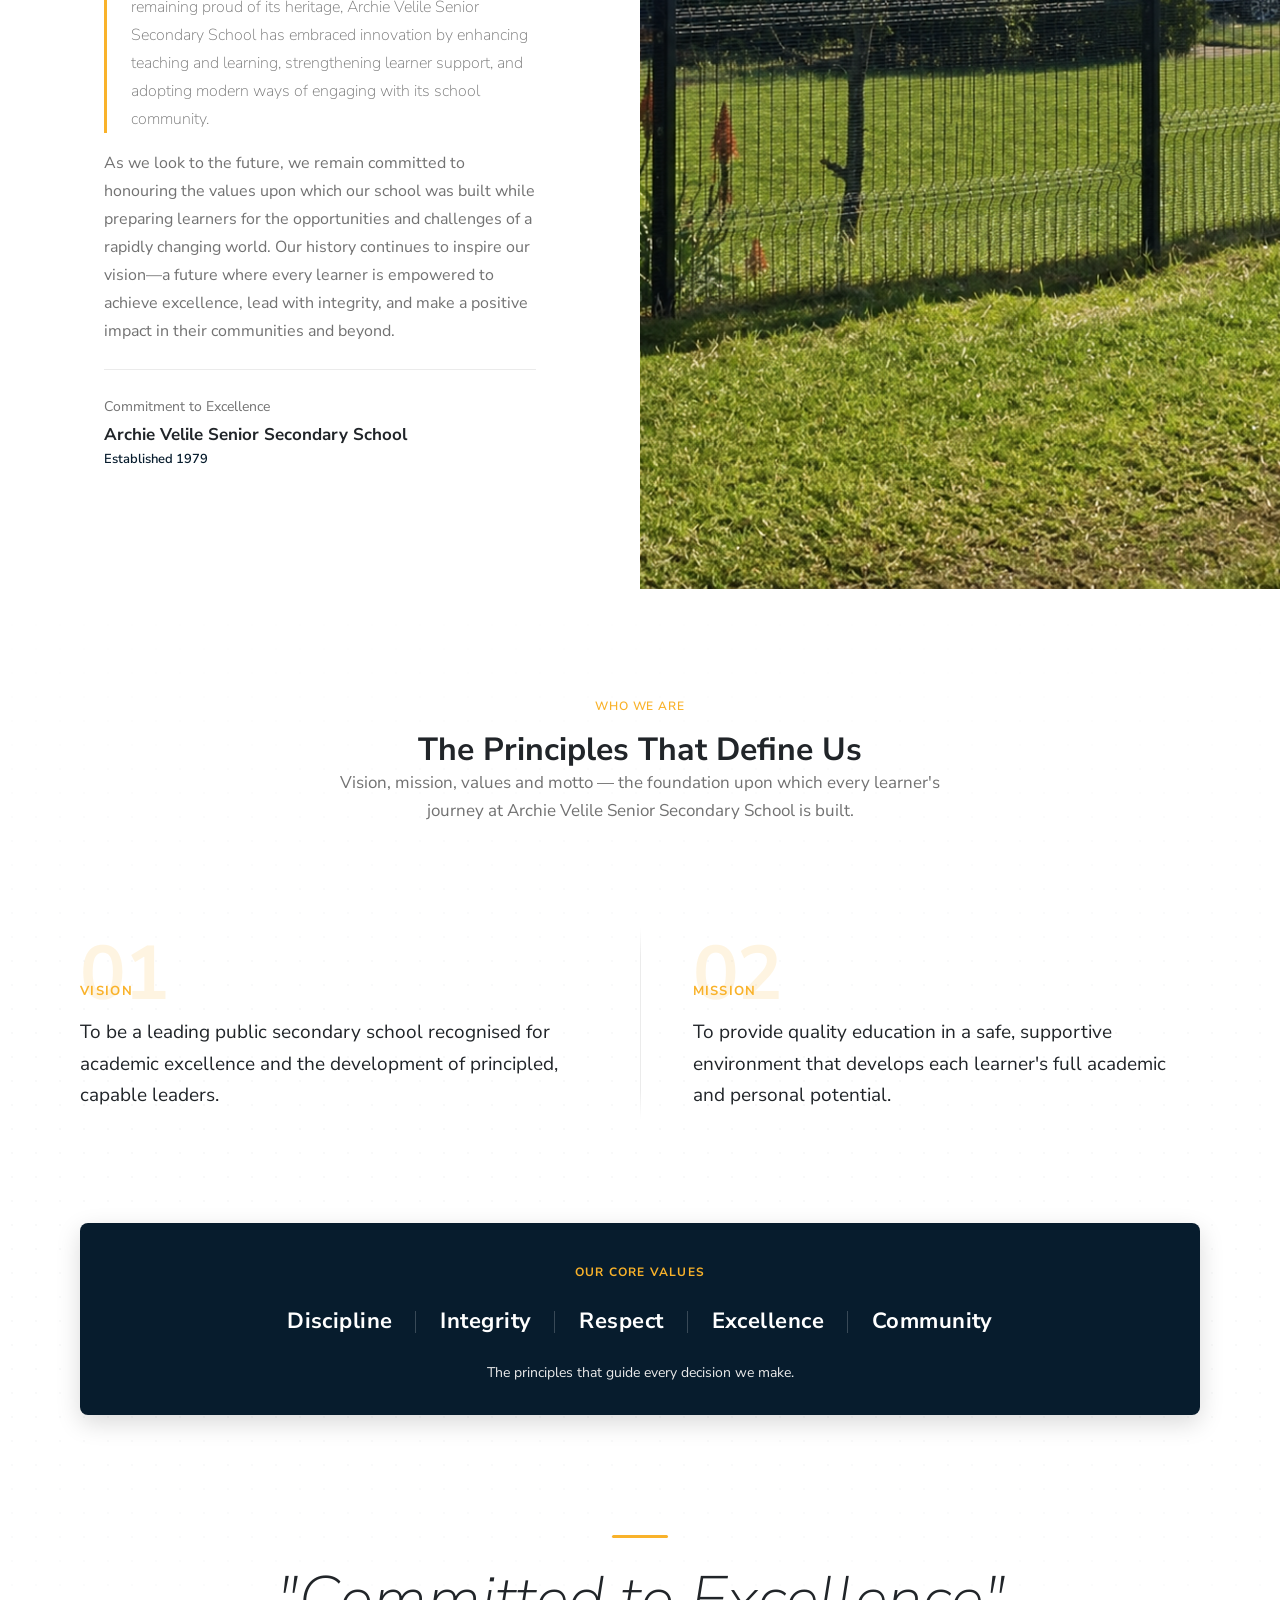
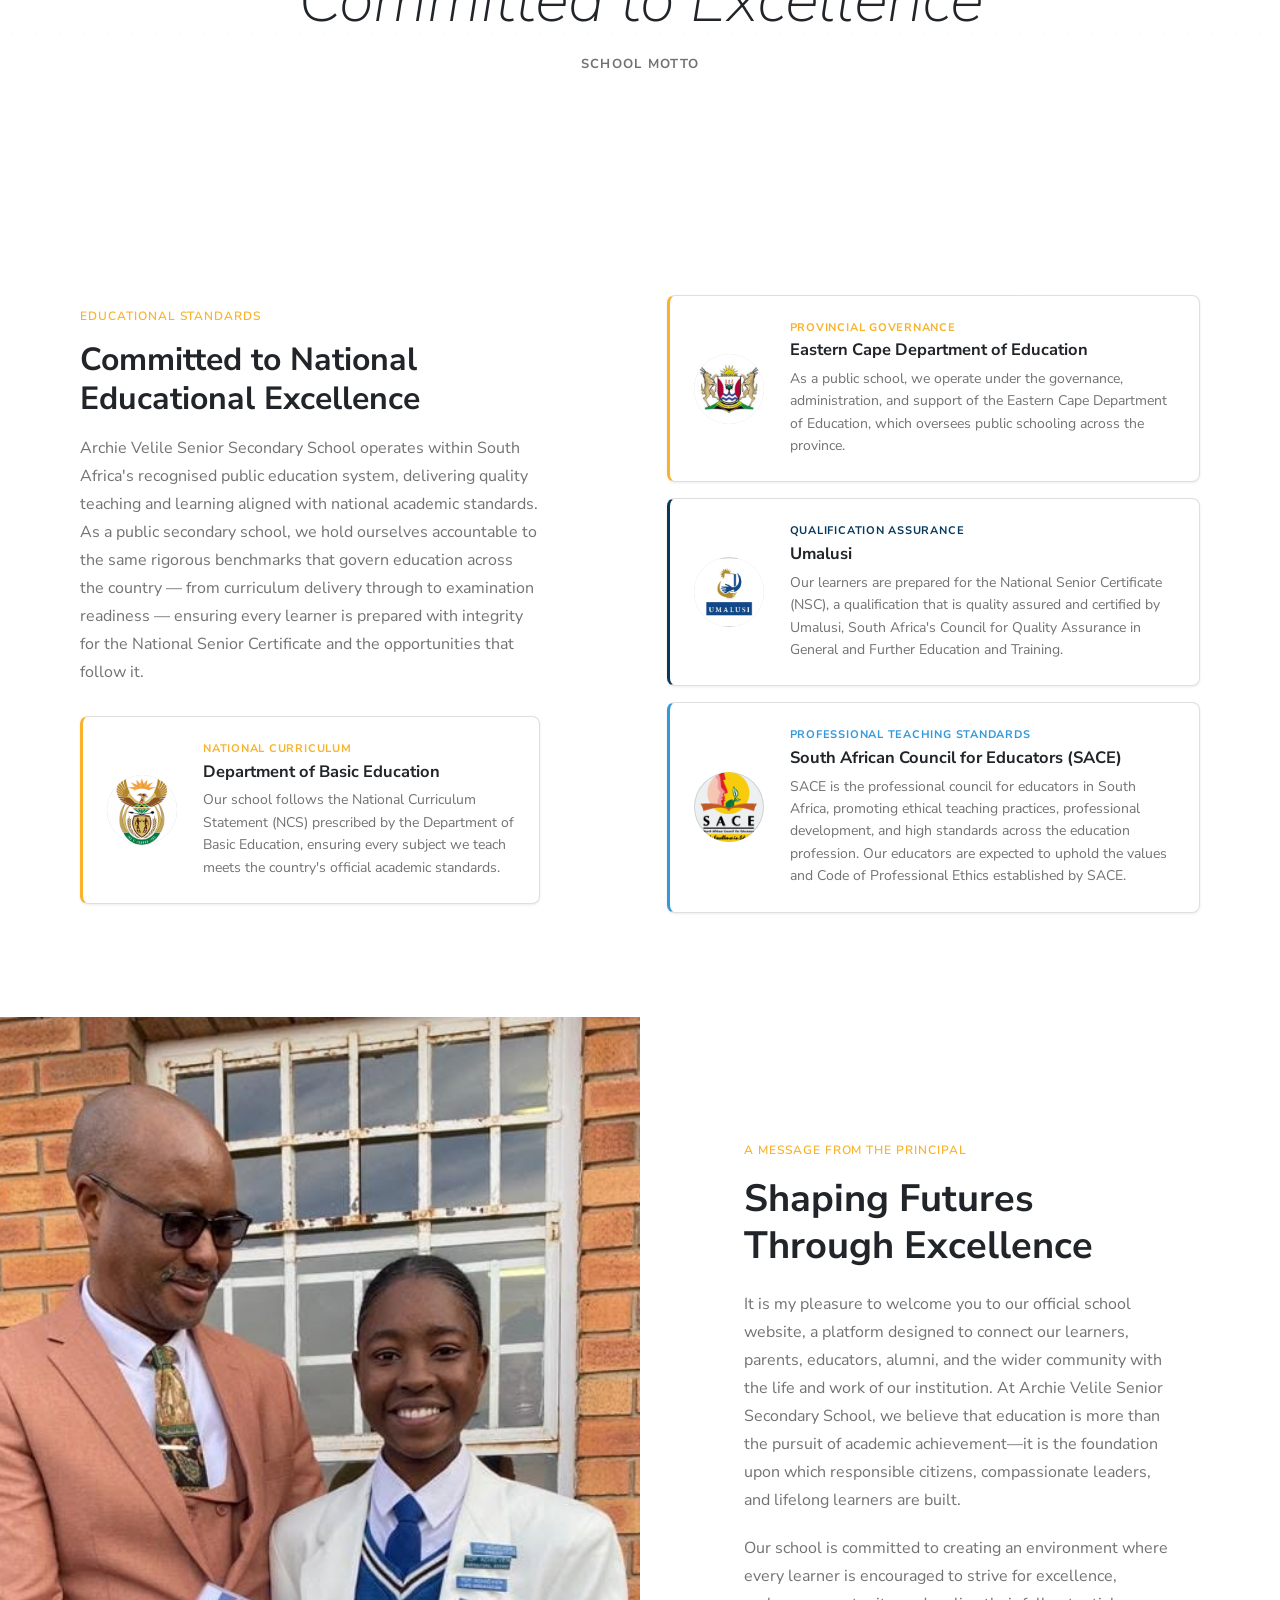
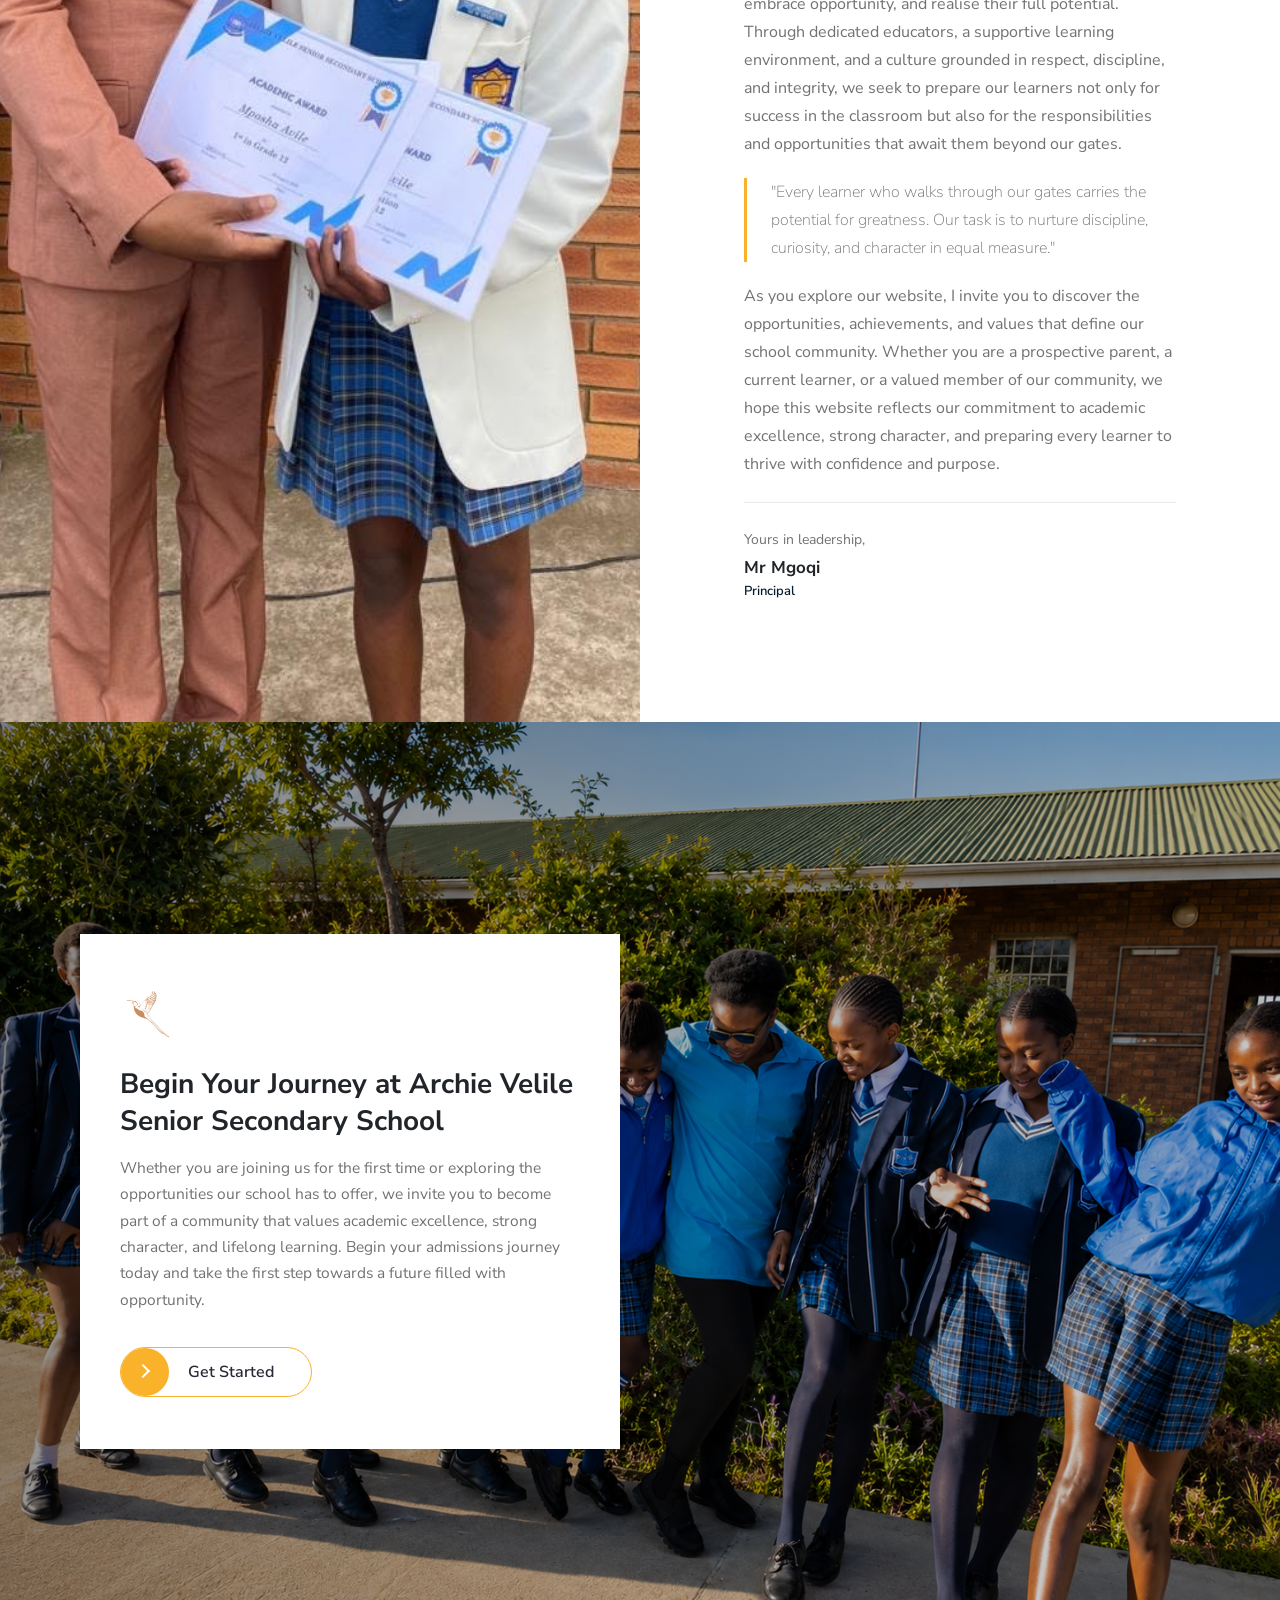
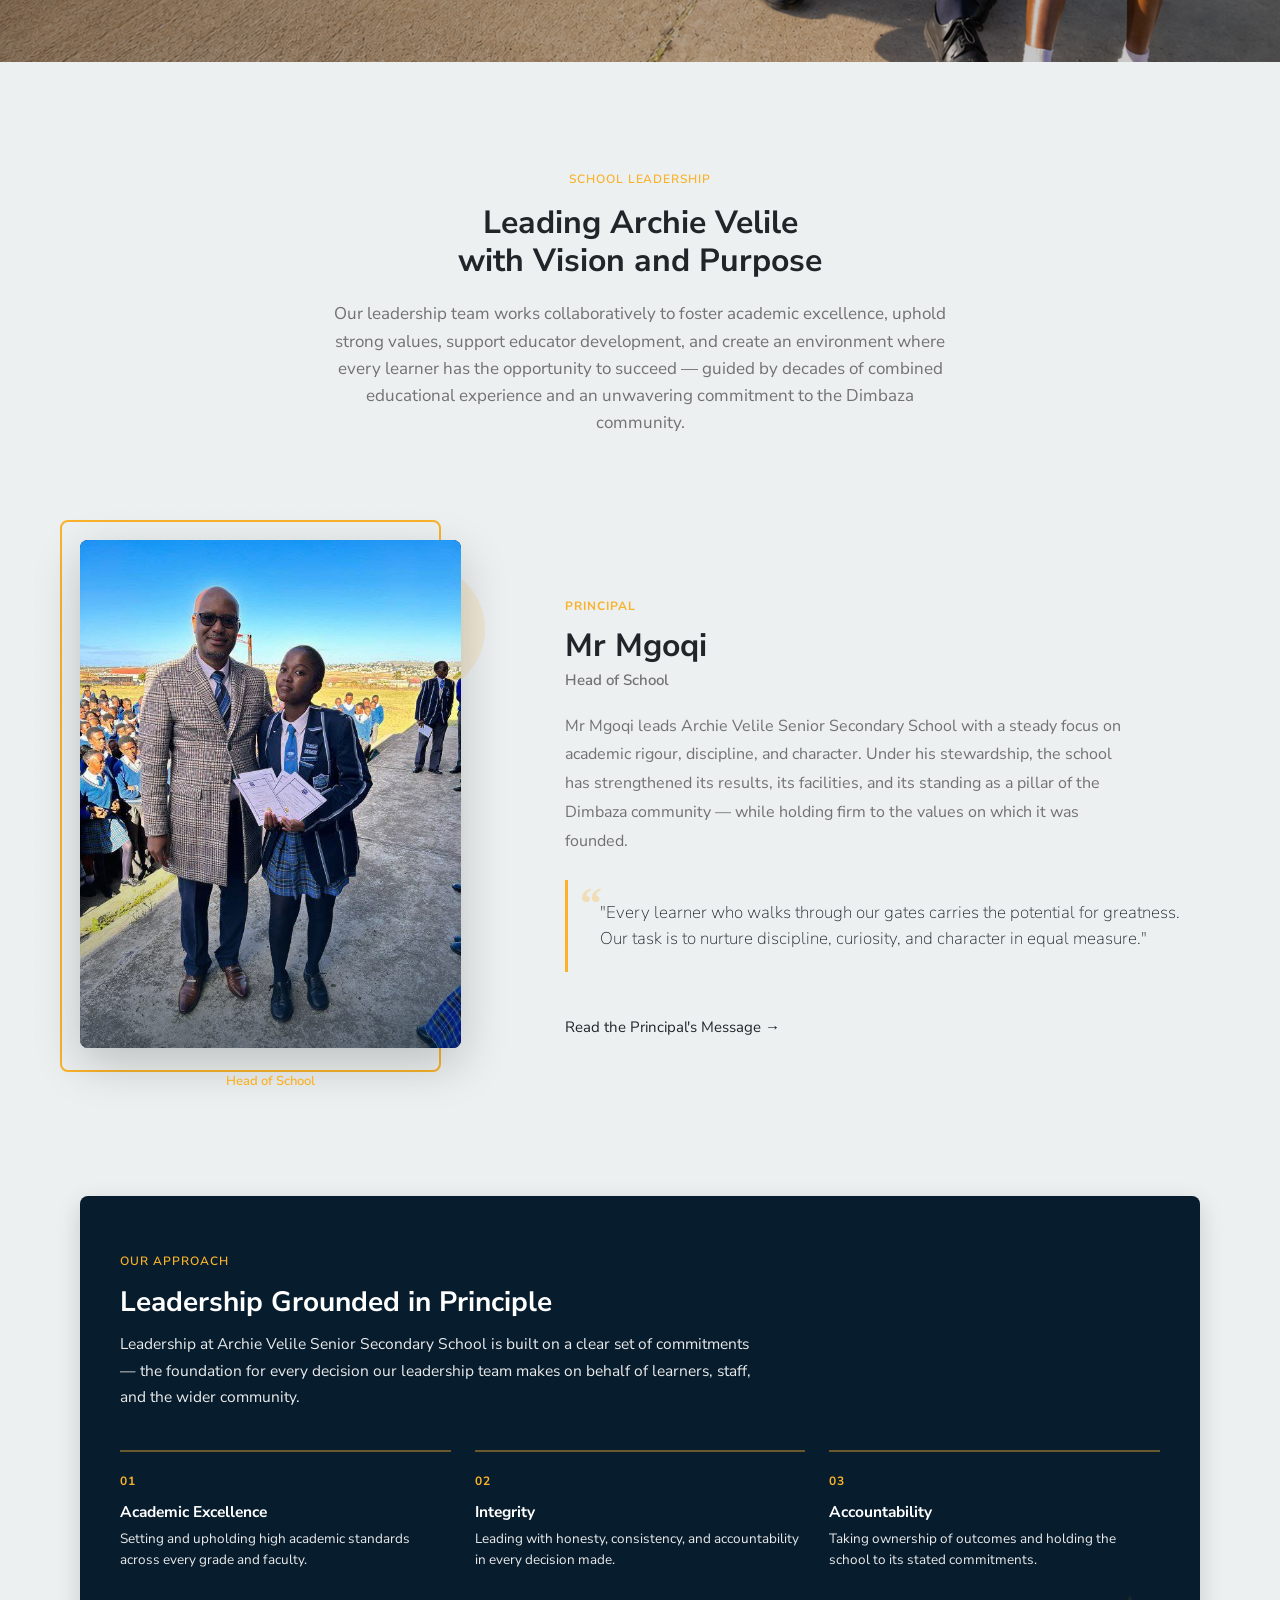
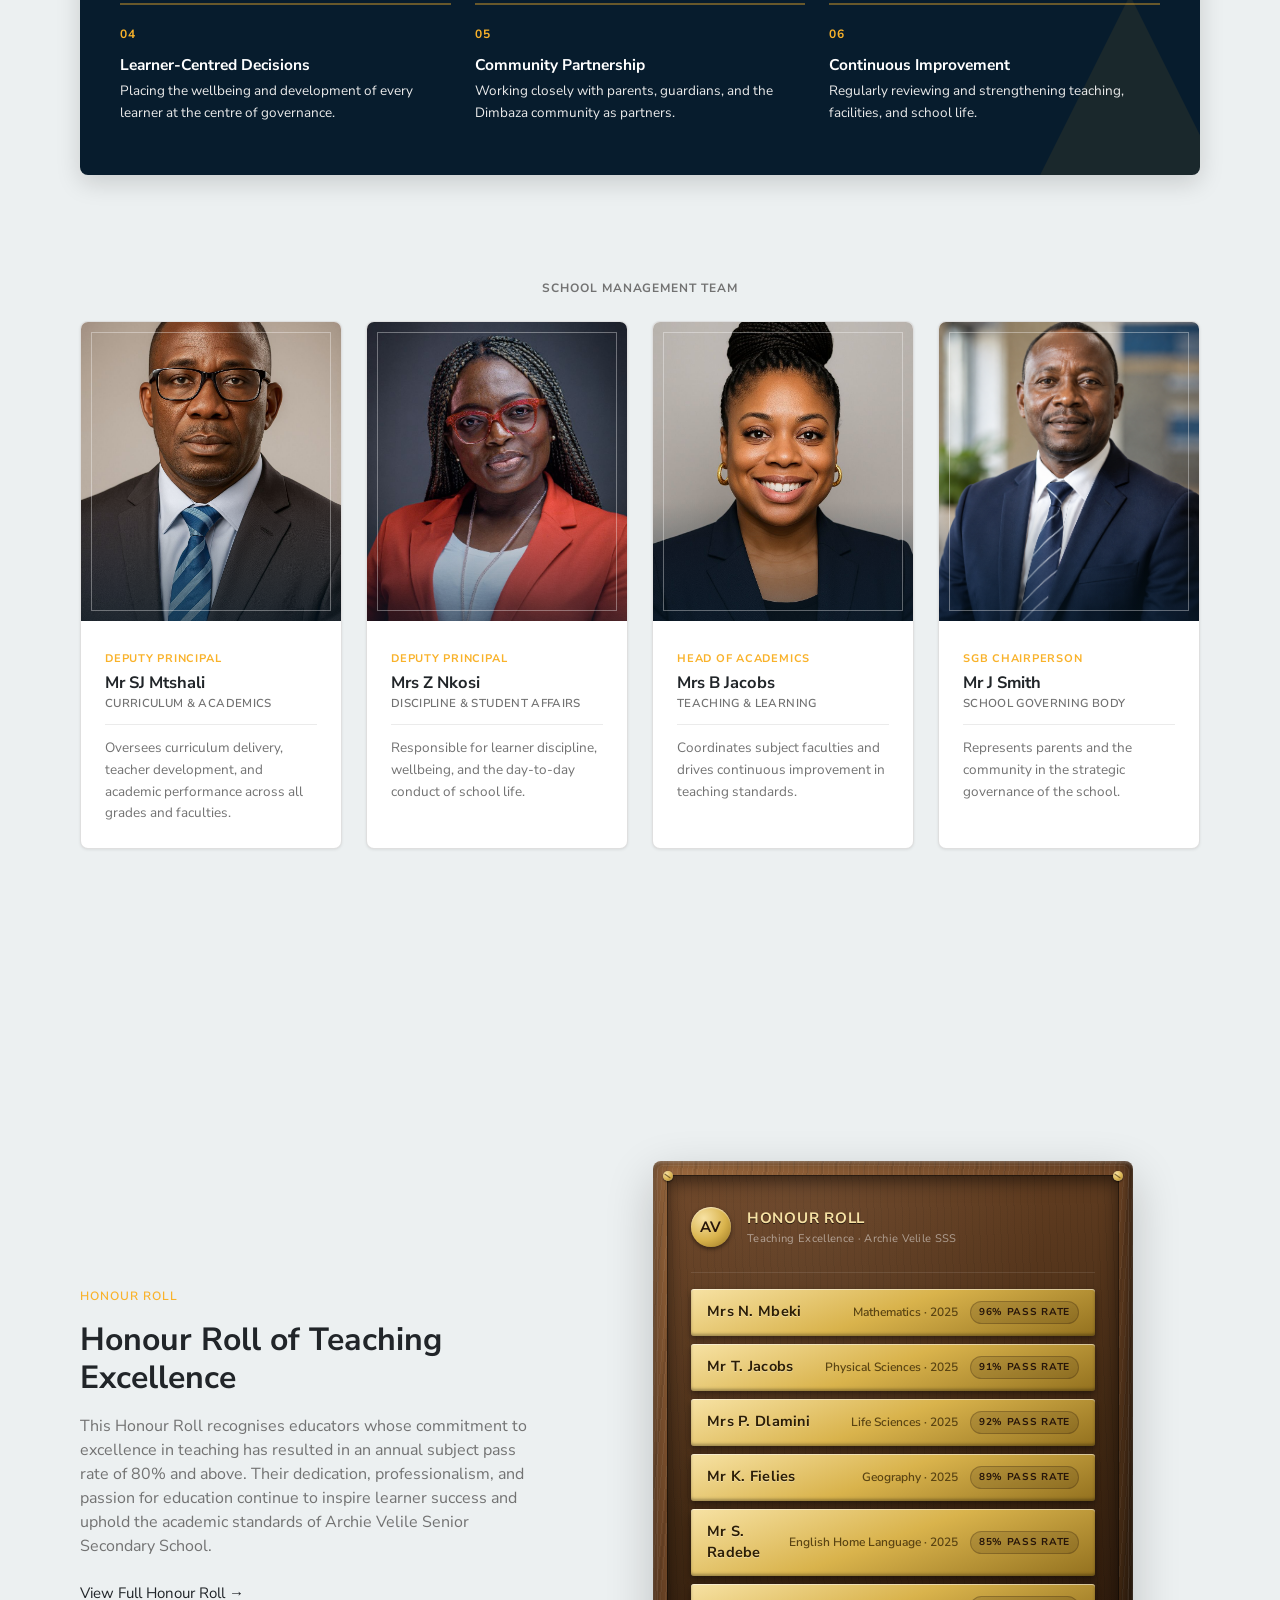
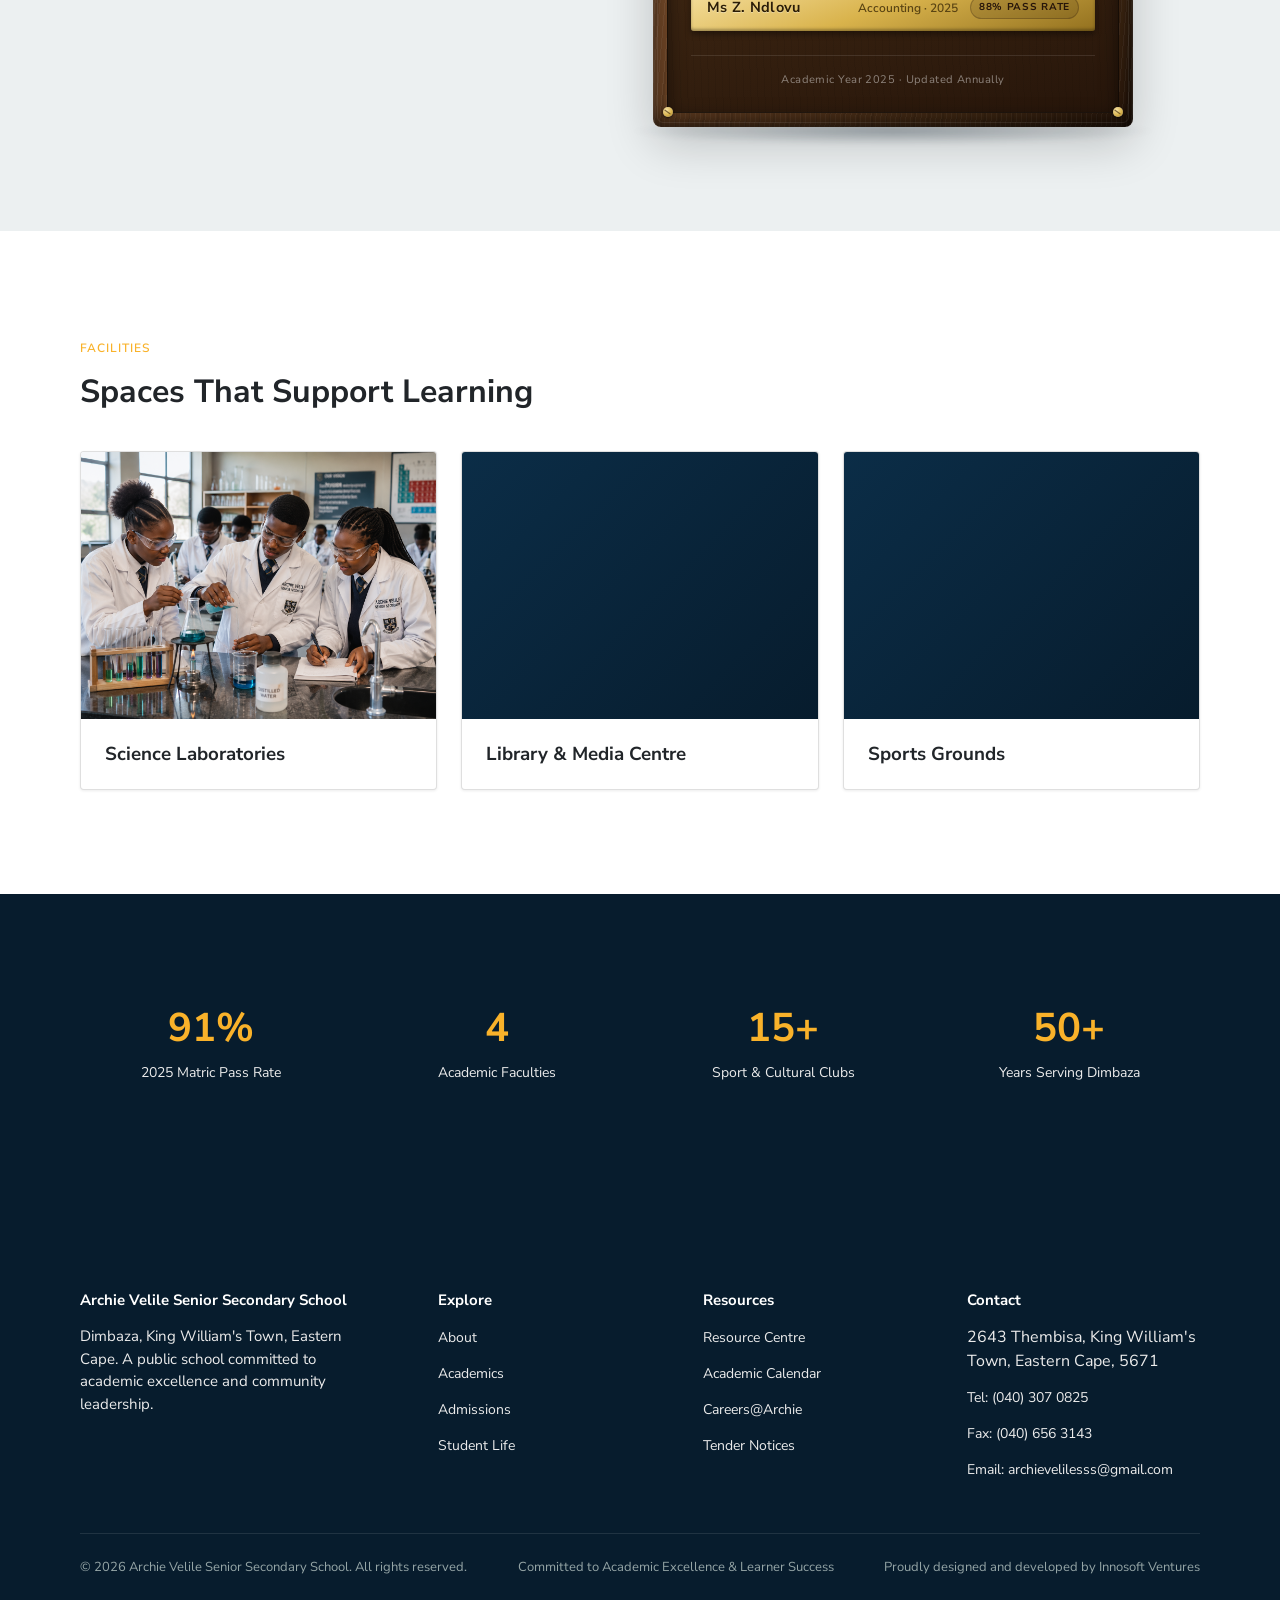
==== commit d3b2d3f1: "Update exam countdown background image and correct establishment year in about page" ====
--- a/HTML/about.html
+++ b/HTML/about.html
@@ -93,7 +93,7 @@
           <div class="split-feature-signature reveal">
             <span class="sig-line">Commitment to Excellence</span>
             <span class="sig-name">Archie Velile Senior Secondary School</span>
-            <span class="sig-role">Established 1985</span>
+            <span class="sig-role">Established 1979</span>
           </div>
         </div>
       </div>
--- a/CSS/style.css
+++ b/CSS/style.css
@@ -7758,7 +7758,7 @@
 .exam-countdown-strip {
   position: relative;
   overflow: hidden;
-  background-image: url('../img/Archie\ Entrance.png');
+  background-image: url('../img/NSC\ Exams.png');
   background-size: cover;
   background-position: center;
   background-repeat: no-repeat;
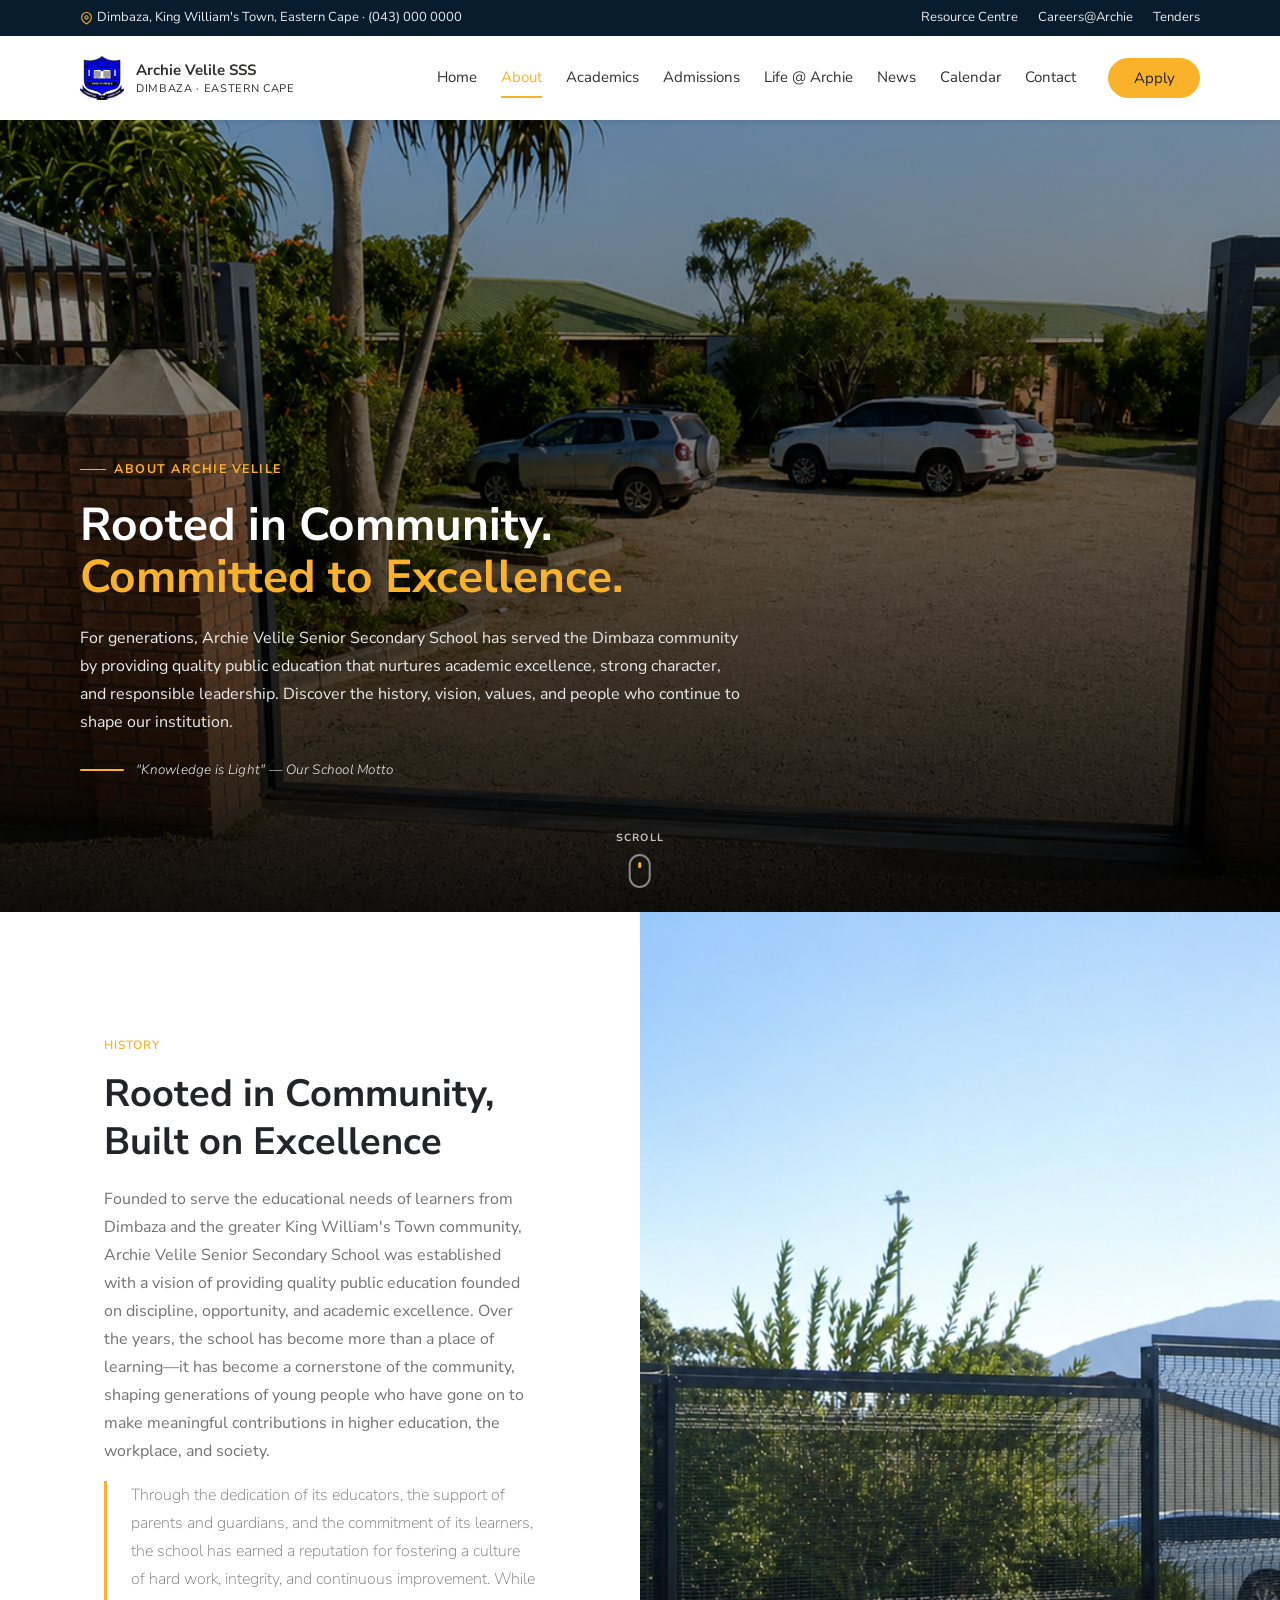
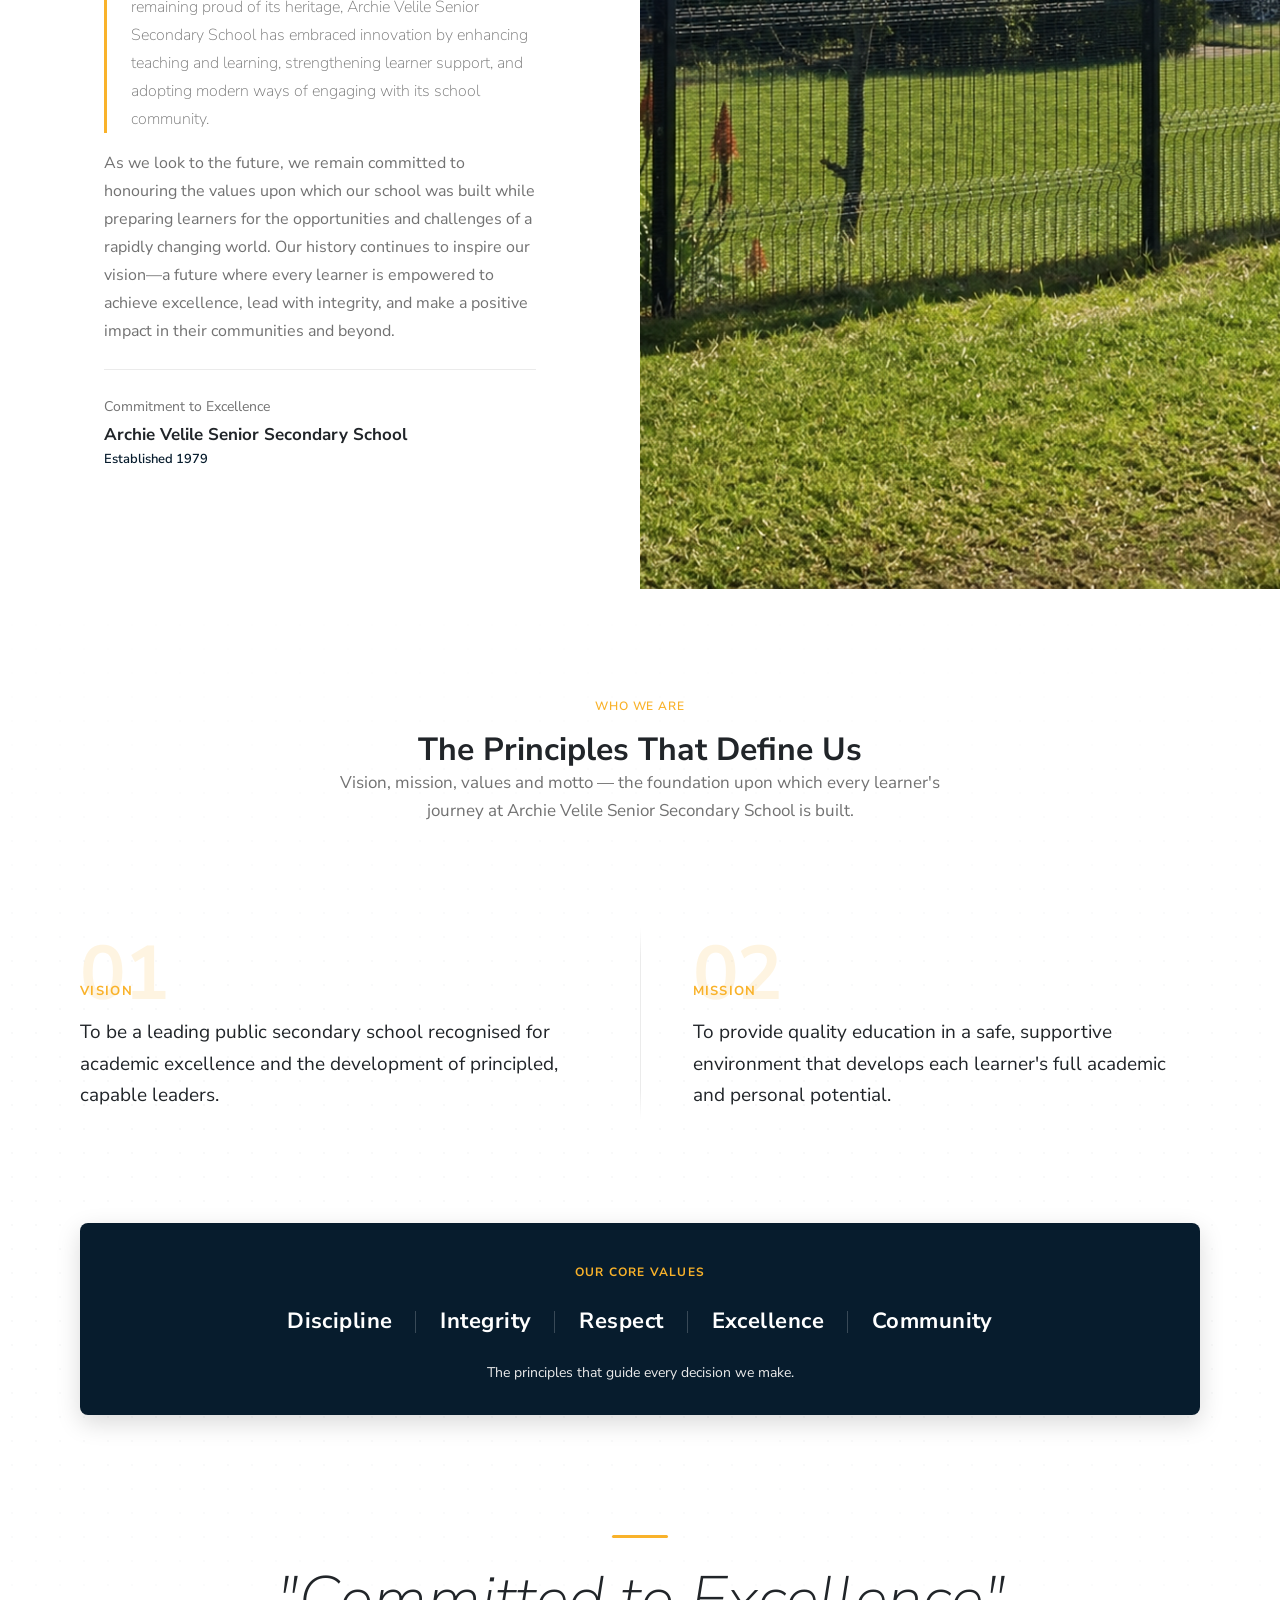
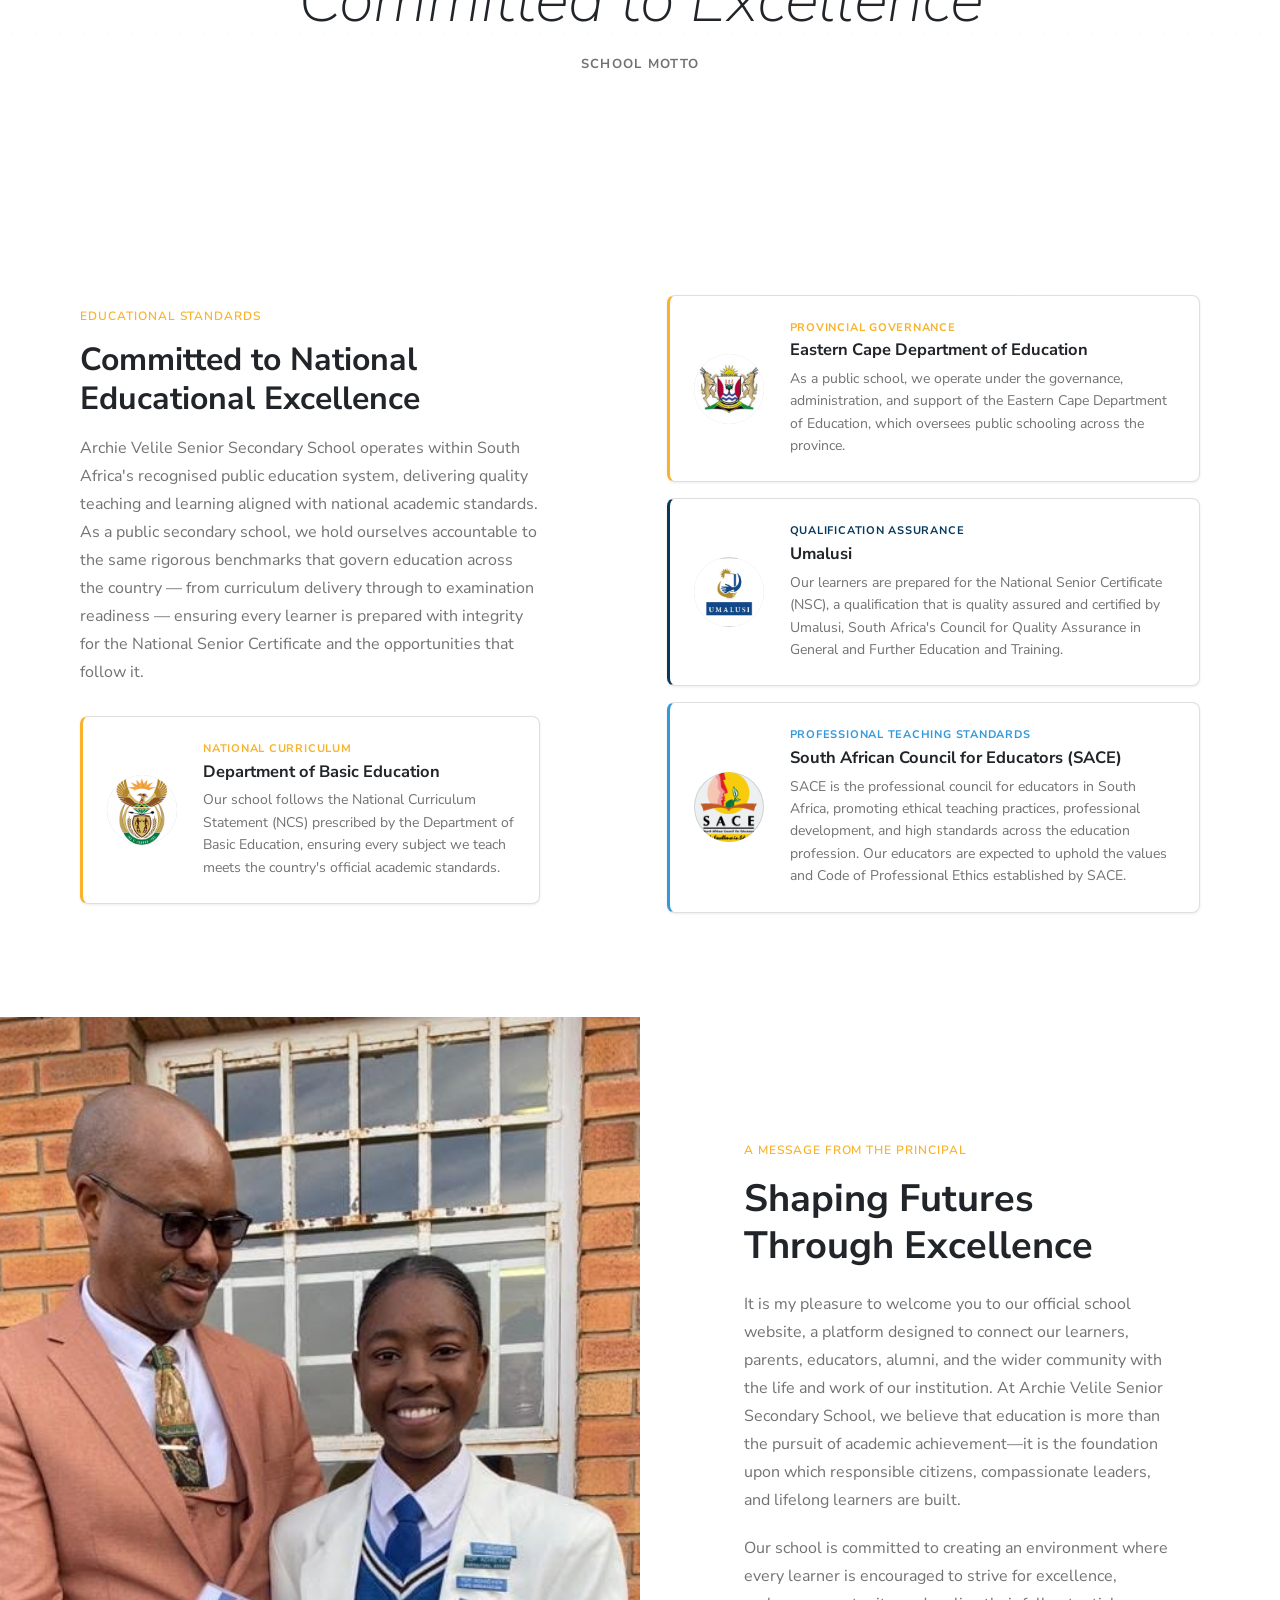
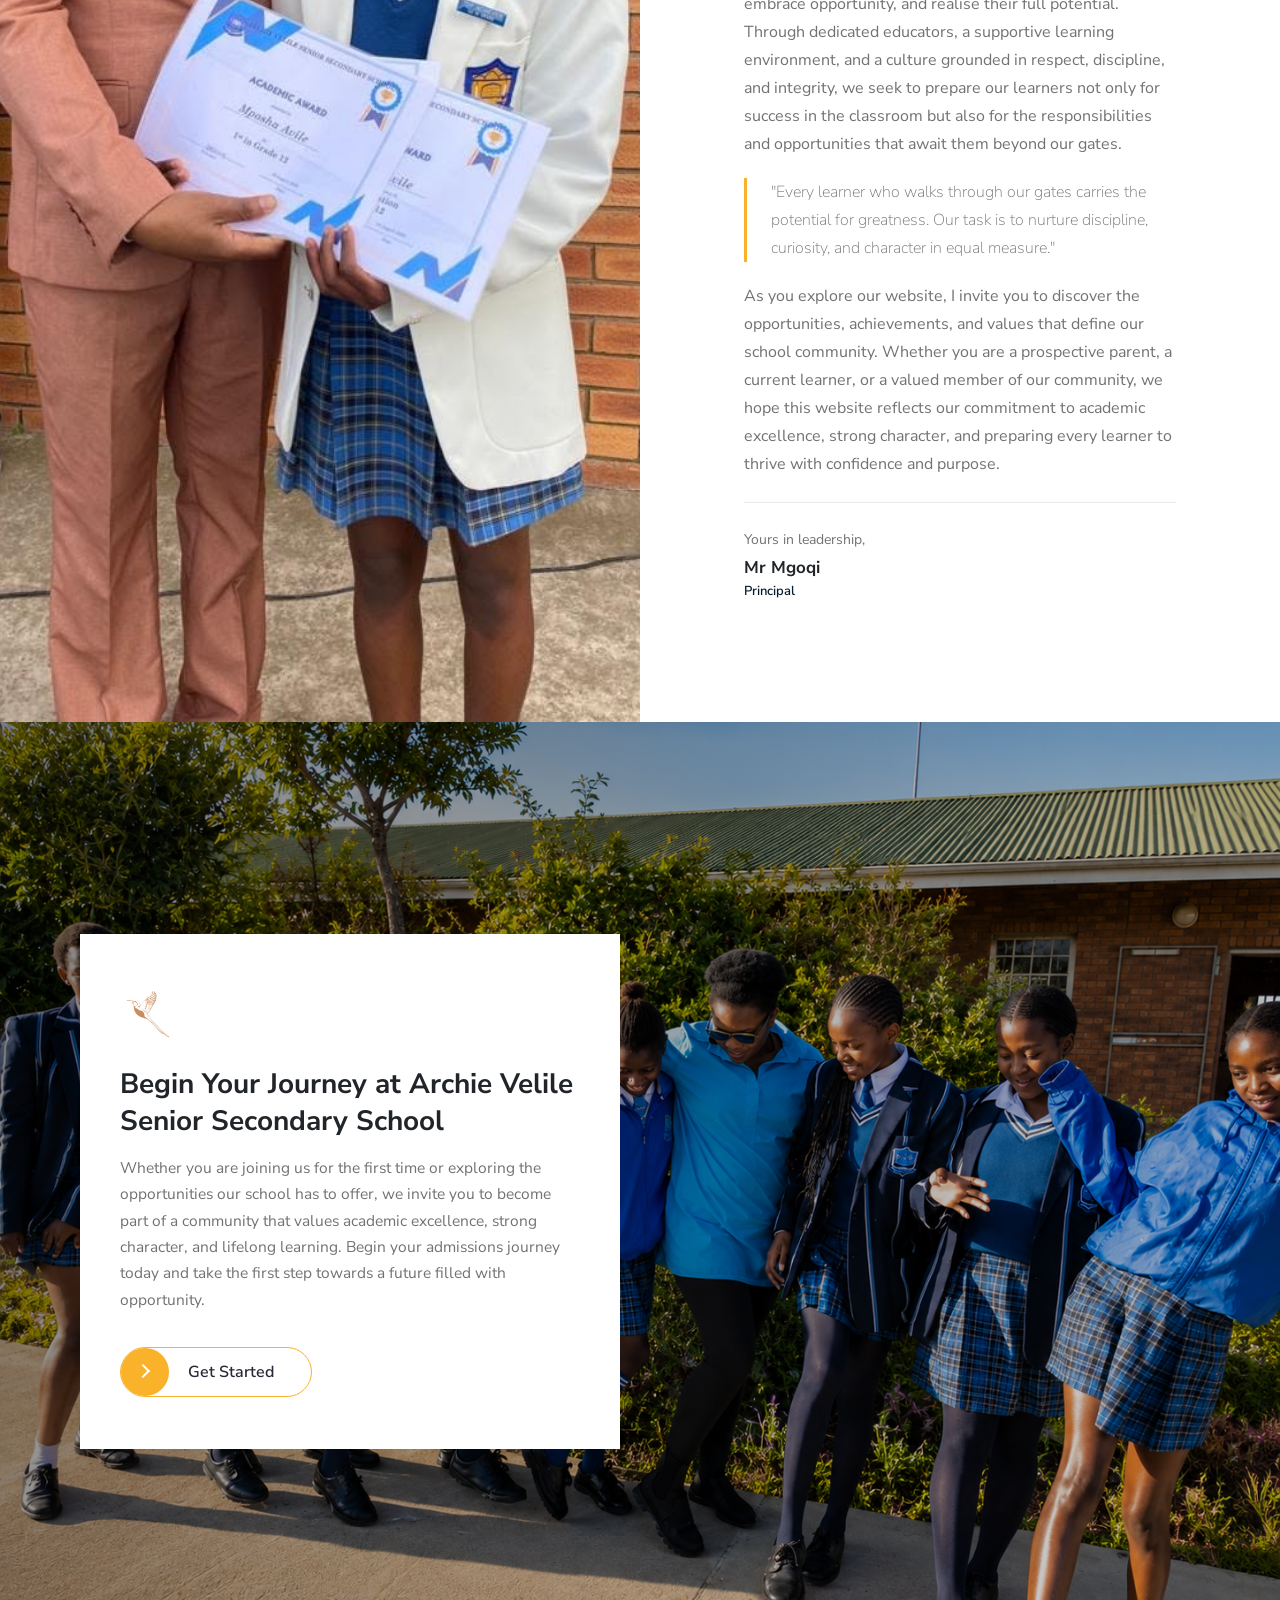
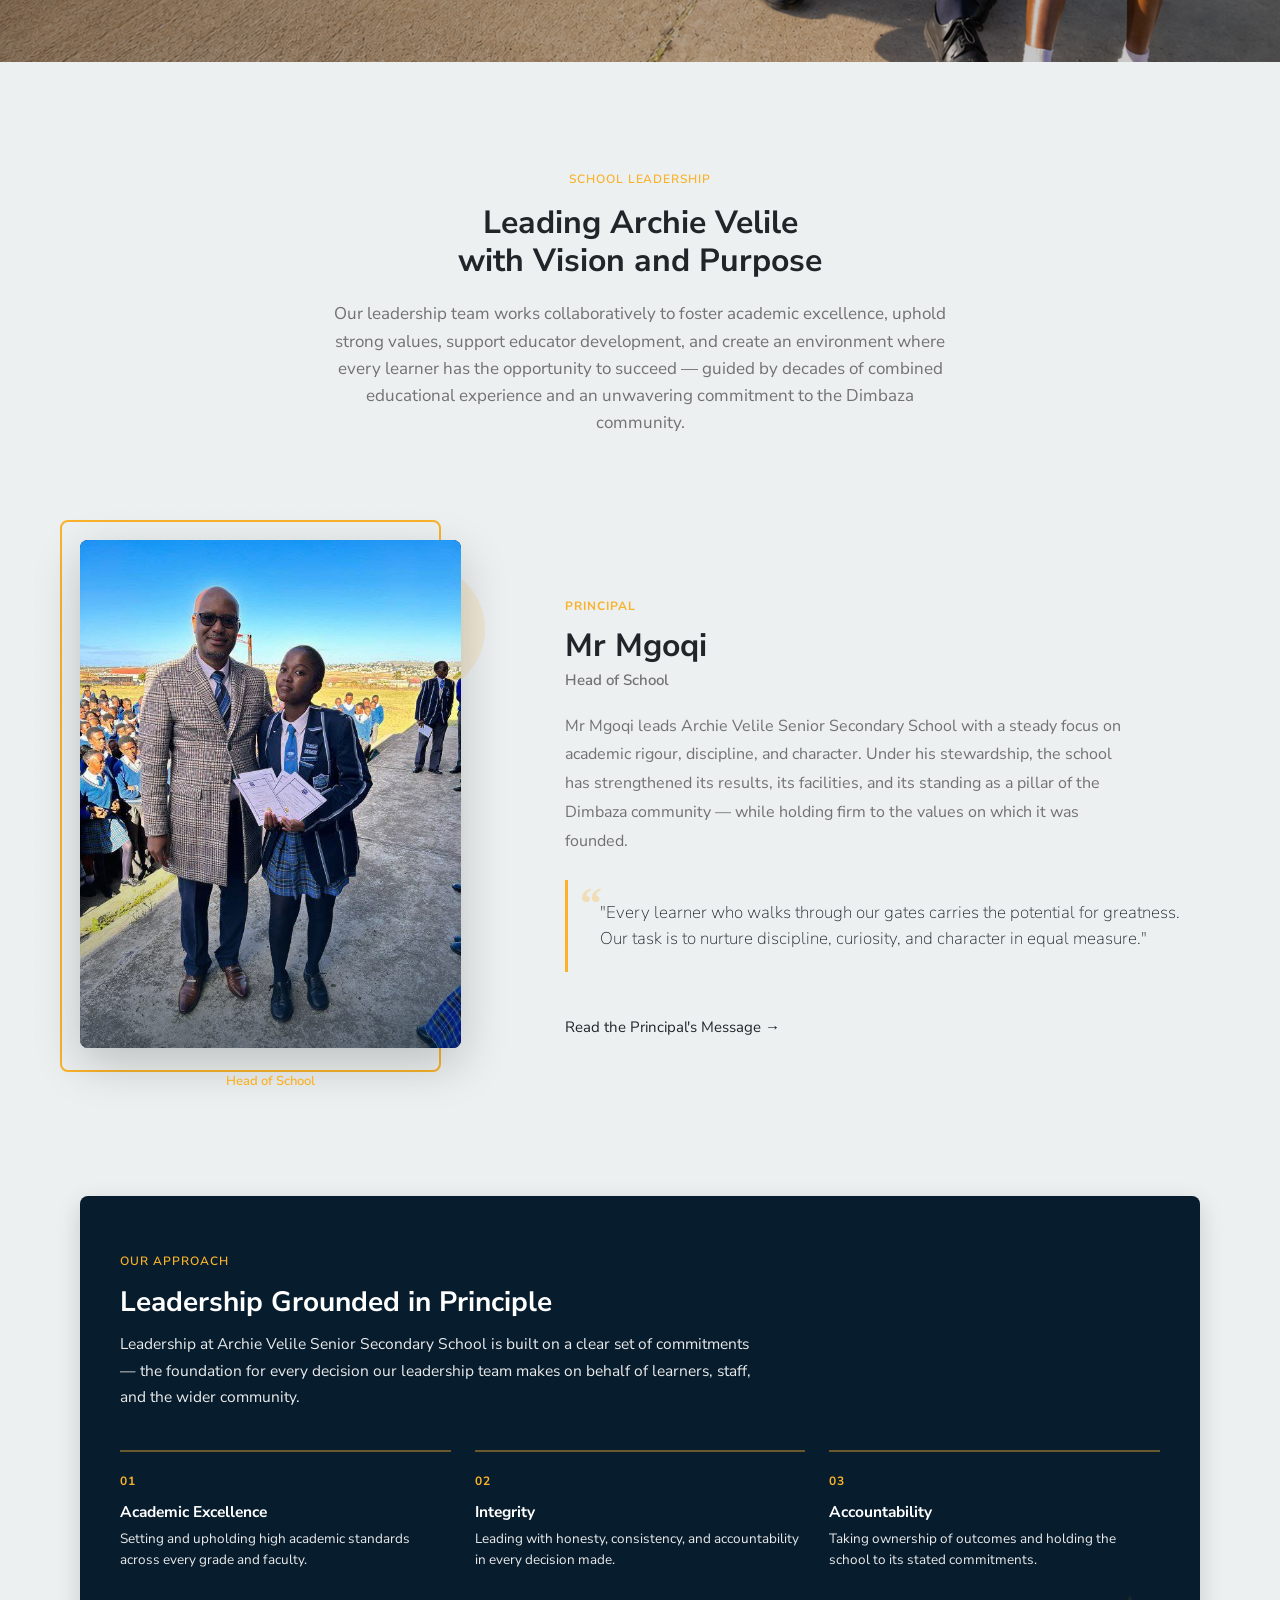
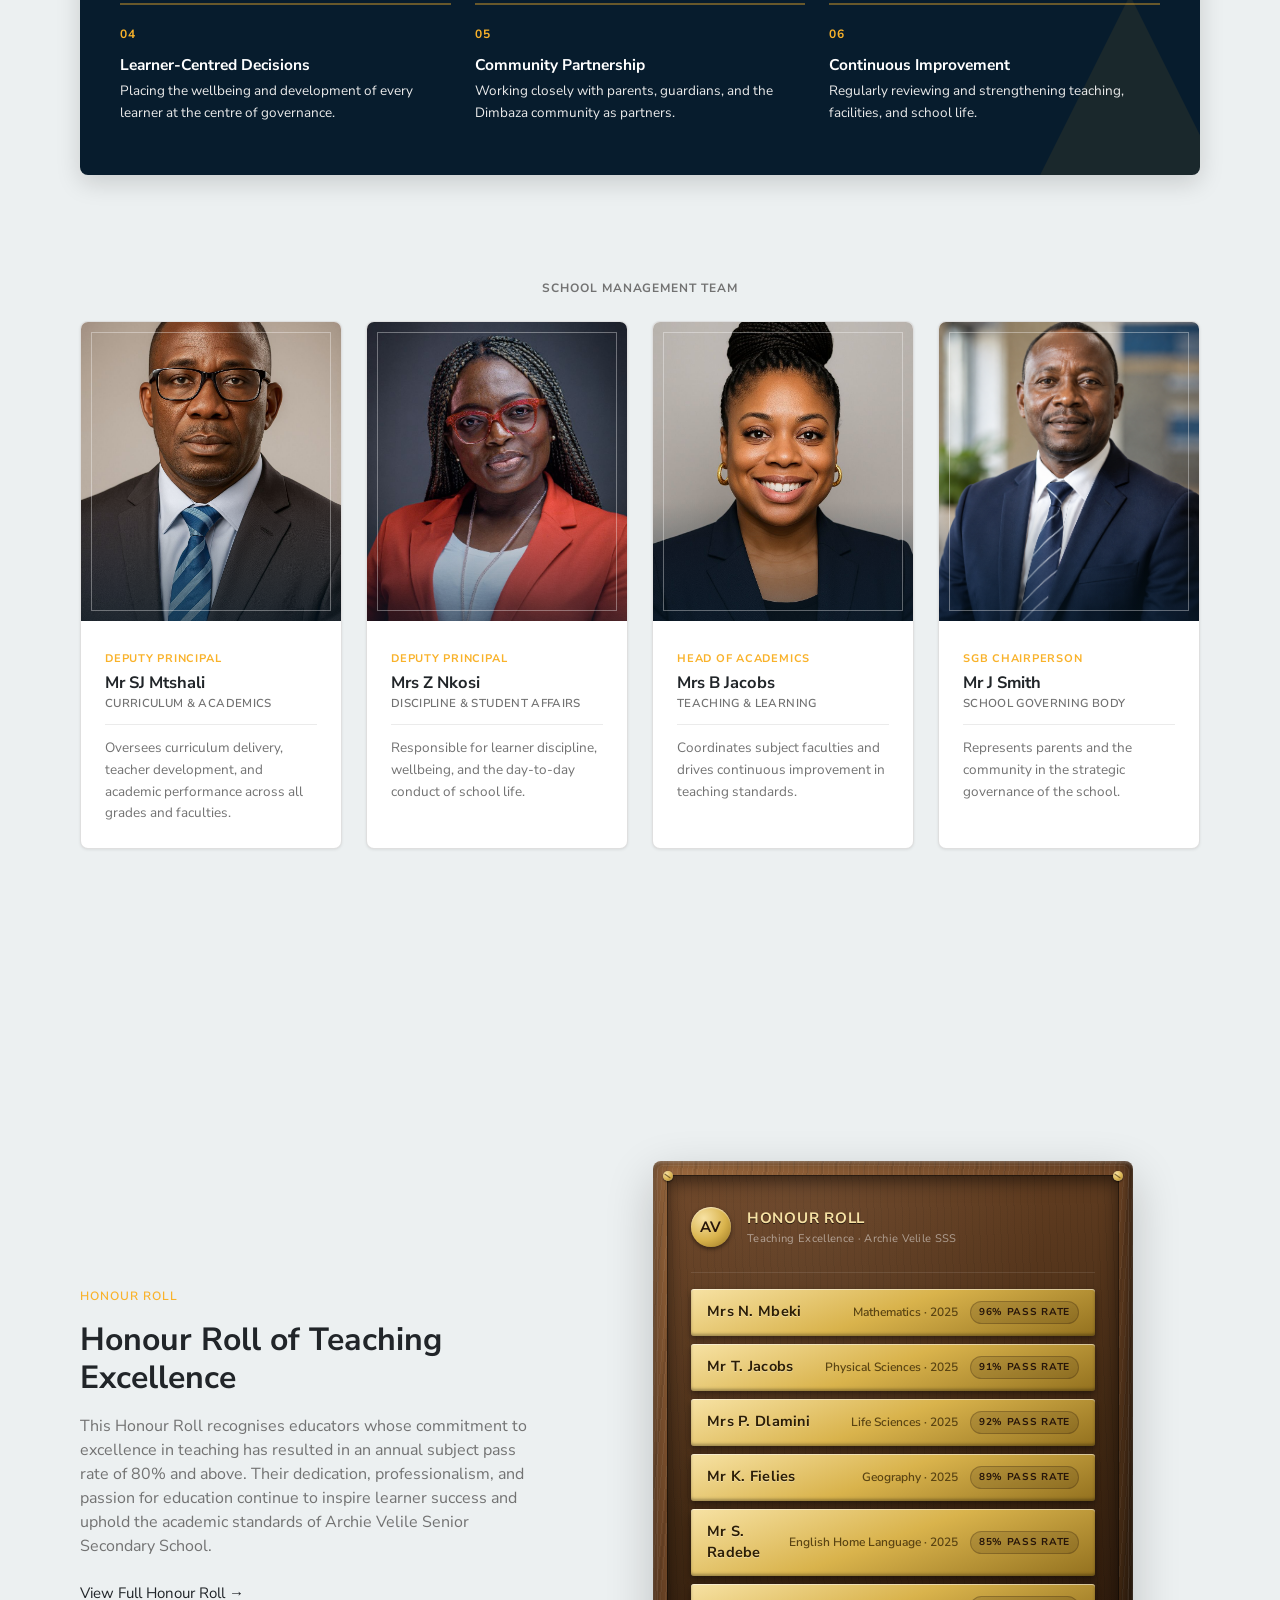
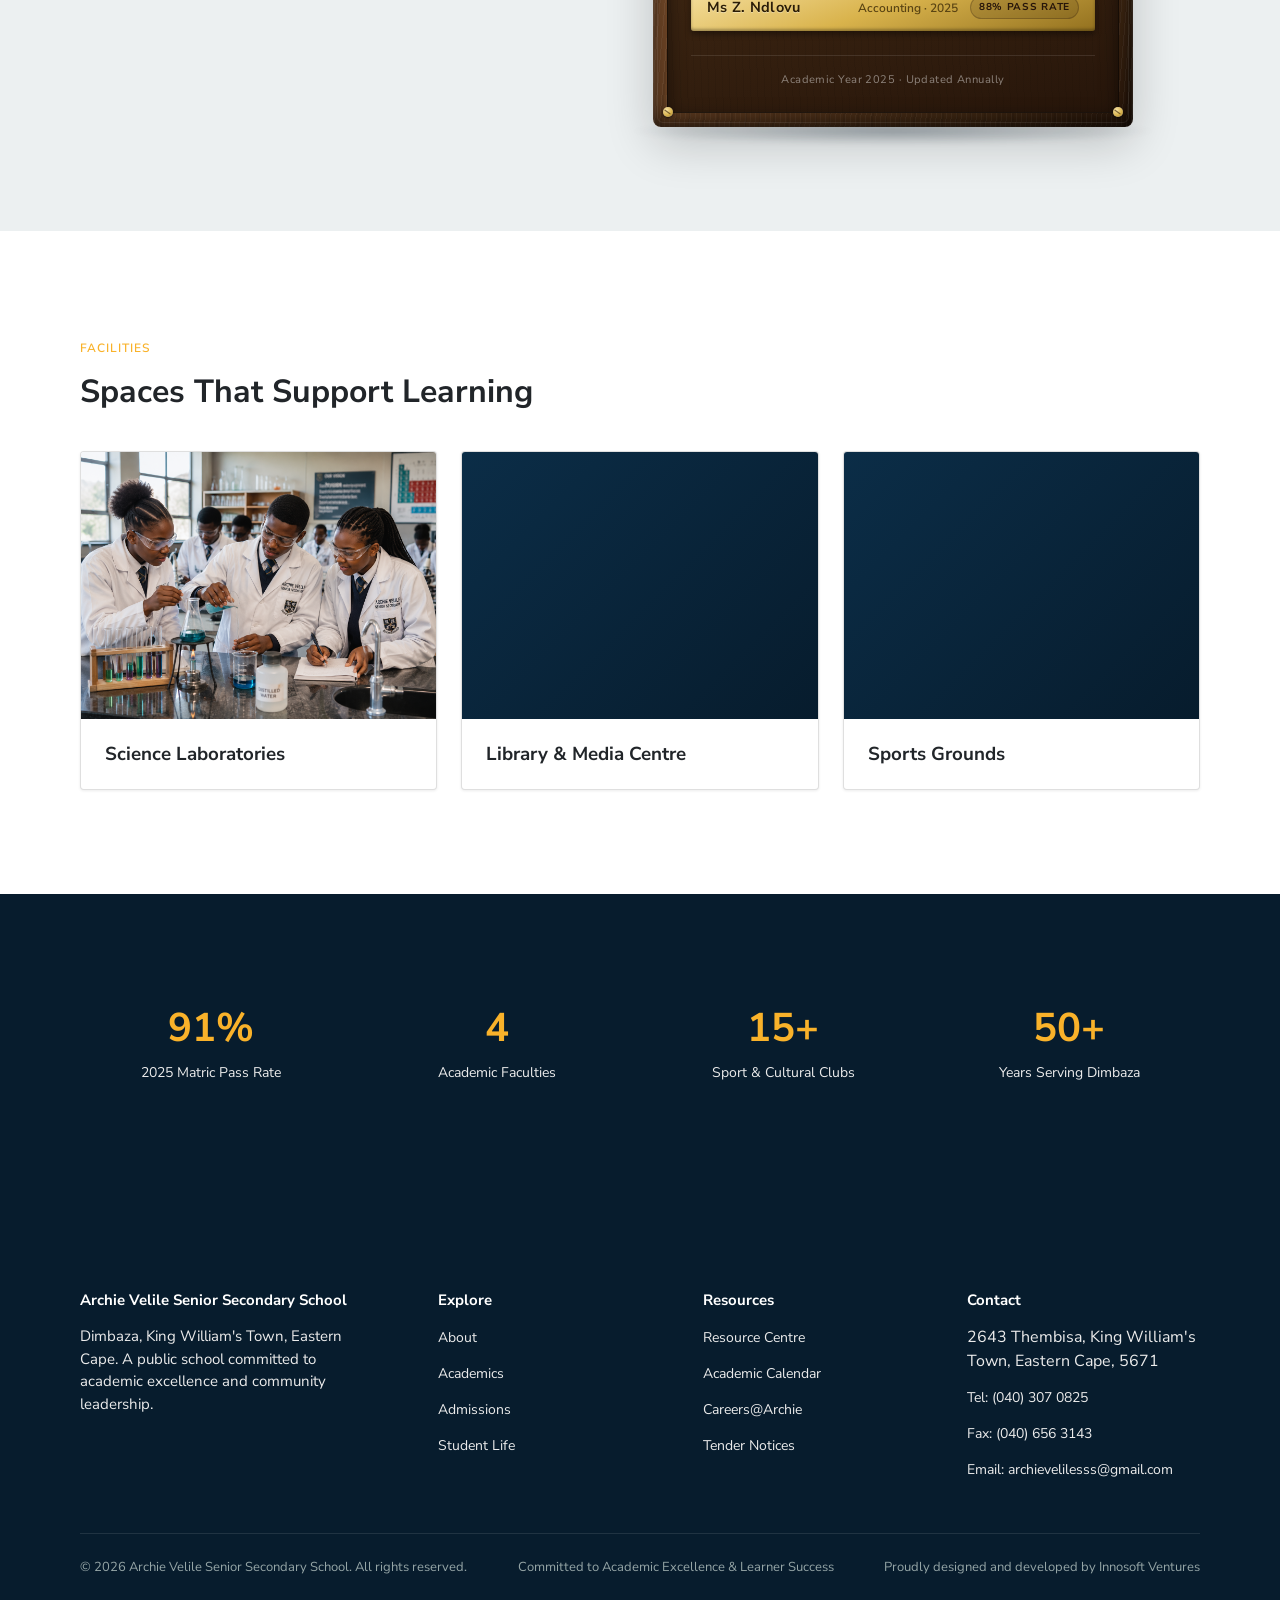
==== commit ac6d4c42: "Replace text-based brand mark with responsive logo image across multiple pages; update styles to enh" ====
--- a/HTML/about.html
+++ b/HTML/about.html
@@ -27,8 +27,14 @@
 
 <header class="site-header">
   <div class="container">
-    <a href="../index.html" class="brand">
-      <span class="brand-mark" aria-hidden="true">AV</span>
+    <a href="../index.html" class="brand" aria-label="Archie Velile Senior Secondary School — Home">
+      <img
+        src="../img/School-logo1.png"
+        alt="Archie Velile Senior Secondary School logo"
+        class="brand-logo"
+        width="180"
+        height="44"
+      >
       <span class="brand-name">Archie Velile SSS<span>Dimbaza · Eastern Cape</span></span>
     </a>
     <nav class="main-nav" id="main-nav" aria-label="Primary">
--- a/CSS/style.css
+++ b/CSS/style.css
@@ -345,6 +345,92 @@
 .nav-toggle[aria-expanded="true"] .bar::before { transform: translateY(7px) rotate(45deg); }
 .nav-toggle[aria-expanded="true"] .bar::after { transform: translateY(-7px) rotate(-45deg); }
 
+
+/* ==========================================================================
+   NAVBAR BRANDING — OFFICIAL SCHOOL LOGO
+   Replaces the text-based brand mark with a responsive logo image.
+   No changes to nav links, colours, layout, or sticky behaviour.
+   ========================================================================== */
+.brand-logo {
+  display: block;
+  height: 44px;
+  width: auto;
+  max-width: 100%;
+  object-fit: contain;
+}
+
+@media (max-width: 640px) {
+  .brand-logo {
+    height: 36px;
+  }
+}
+
+/* ==========================================================================
+   MOBILE — PREVENT HORIZONTAL SCROLL / OFF-CANVAS MENU LEAK (ROOT-CAUSE FIX)
+   overflow-x: hidden on <body> was establishing body as a scroll container,
+   which broke position: sticky on .site-header (sticky was resolving
+   relative to body instead of the viewport). overflow: clip prevents
+   horizontal overflow/scroll without creating a scroll container, so
+   sticky positioning is restored while horizontal scroll stays locked.
+   ========================================================================== */
+html {
+  overflow-x: clip;
+}
+
+body {
+  overflow-x: clip;
+  max-width: 100vw;
+}
+
+@media (max-width: 900px) {
+  .main-nav {
+    width: 100%;
+    max-width: 100vw;
+  }
+}
+
+/* ==========================================================================
+   MOBILE NAVIGATION — WHITE PANEL CONTRAST & SCROLL FIX
+   Ensures charcoal text, visible dividers, and reliable scroll access to
+   the Apply CTA on a white background. No structural, typography, link,
+   or desktop changes.
+   ========================================================================== */
+@media (max-width: 900px) {
+  .main-nav a {
+    color: var(--charcoal);
+    border-bottom: 1px solid var(--gray-pale);
+  }
+
+  .main-nav {
+    overflow-y: auto;
+    -webkit-overflow-scrolling: touch;
+    padding-bottom: calc(var(--space-3xl) + env(safe-area-inset-bottom, 0px));
+  }
+
+  .main-nav a.nav-apply {
+    margin-top: var(--space-lg);
+  }
+}
+
+/* ==========================================================================
+   MOBILE NAVIGATION — FULL-HEIGHT PREMIUM MENU
+   Expands the open menu to fill the viewport using absolute positioning
+   and viewport units, which stay correct even if an ancestor's transform
+   creates a smaller containing block. No colour, typography, link, icon,
+   spacing, or desktop changes — only height/positioning.
+   ========================================================================== */
+@media (max-width: 900px) {
+  .main-nav {
+    top: 0;
+    right: 0;
+    bottom: 0;
+    left: 0;
+    height: 100vh;
+    height: 100dvh; /* accounts for mobile browser UI / safe areas */
+    padding-top: calc(var(--header-height) + var(--space-2xl));
+  }
+}
+
 /* ==========================================================================
    MOBILE NAVIGATION — STICKY HEADER & MENU STACKING FIX
    Fixes z-index/stacking only. No layout, spacing, colour, typography,
@@ -373,7 +459,7 @@
   .main-nav {
     position: fixed;
     inset: var(--header-height) 0 0 0;
-    background: var(--charcoal);
+    background: #fff;
     flex-direction: column;
     align-items: flex-start;
     justify-content: flex-start;
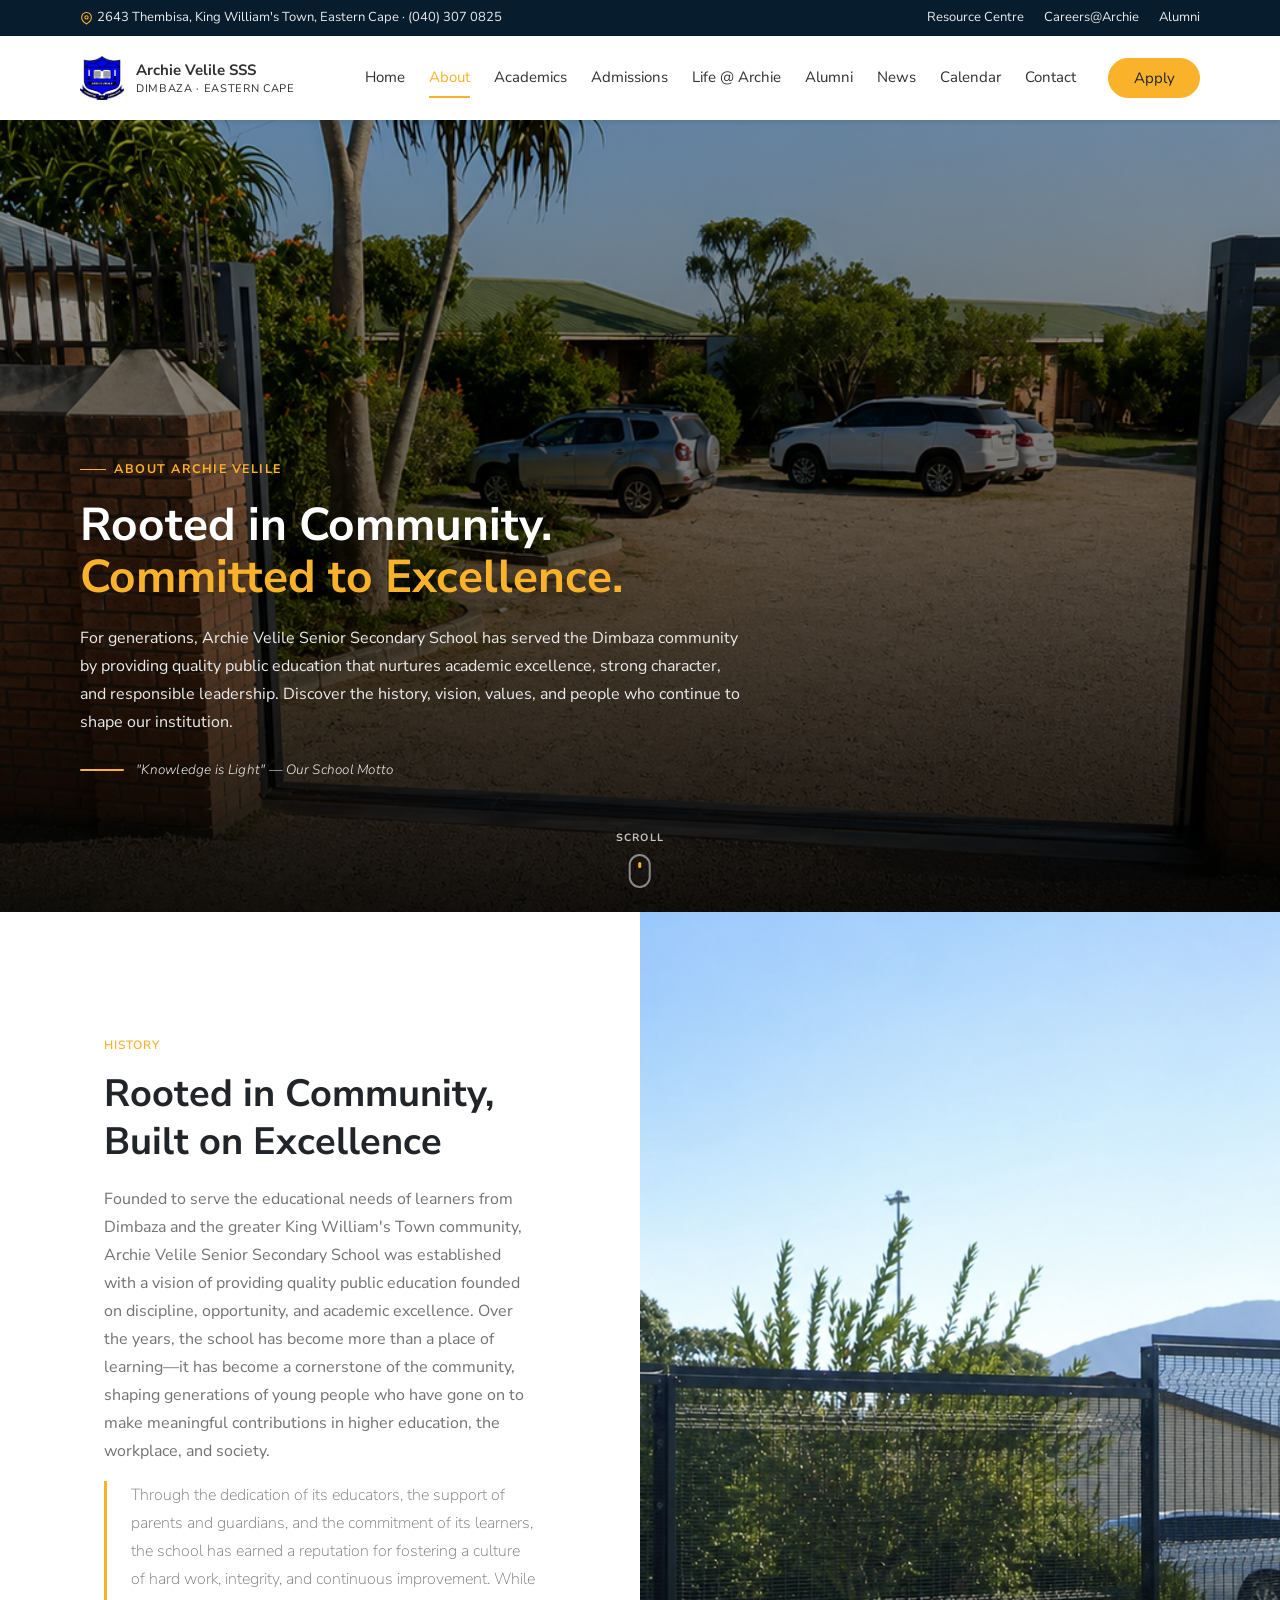
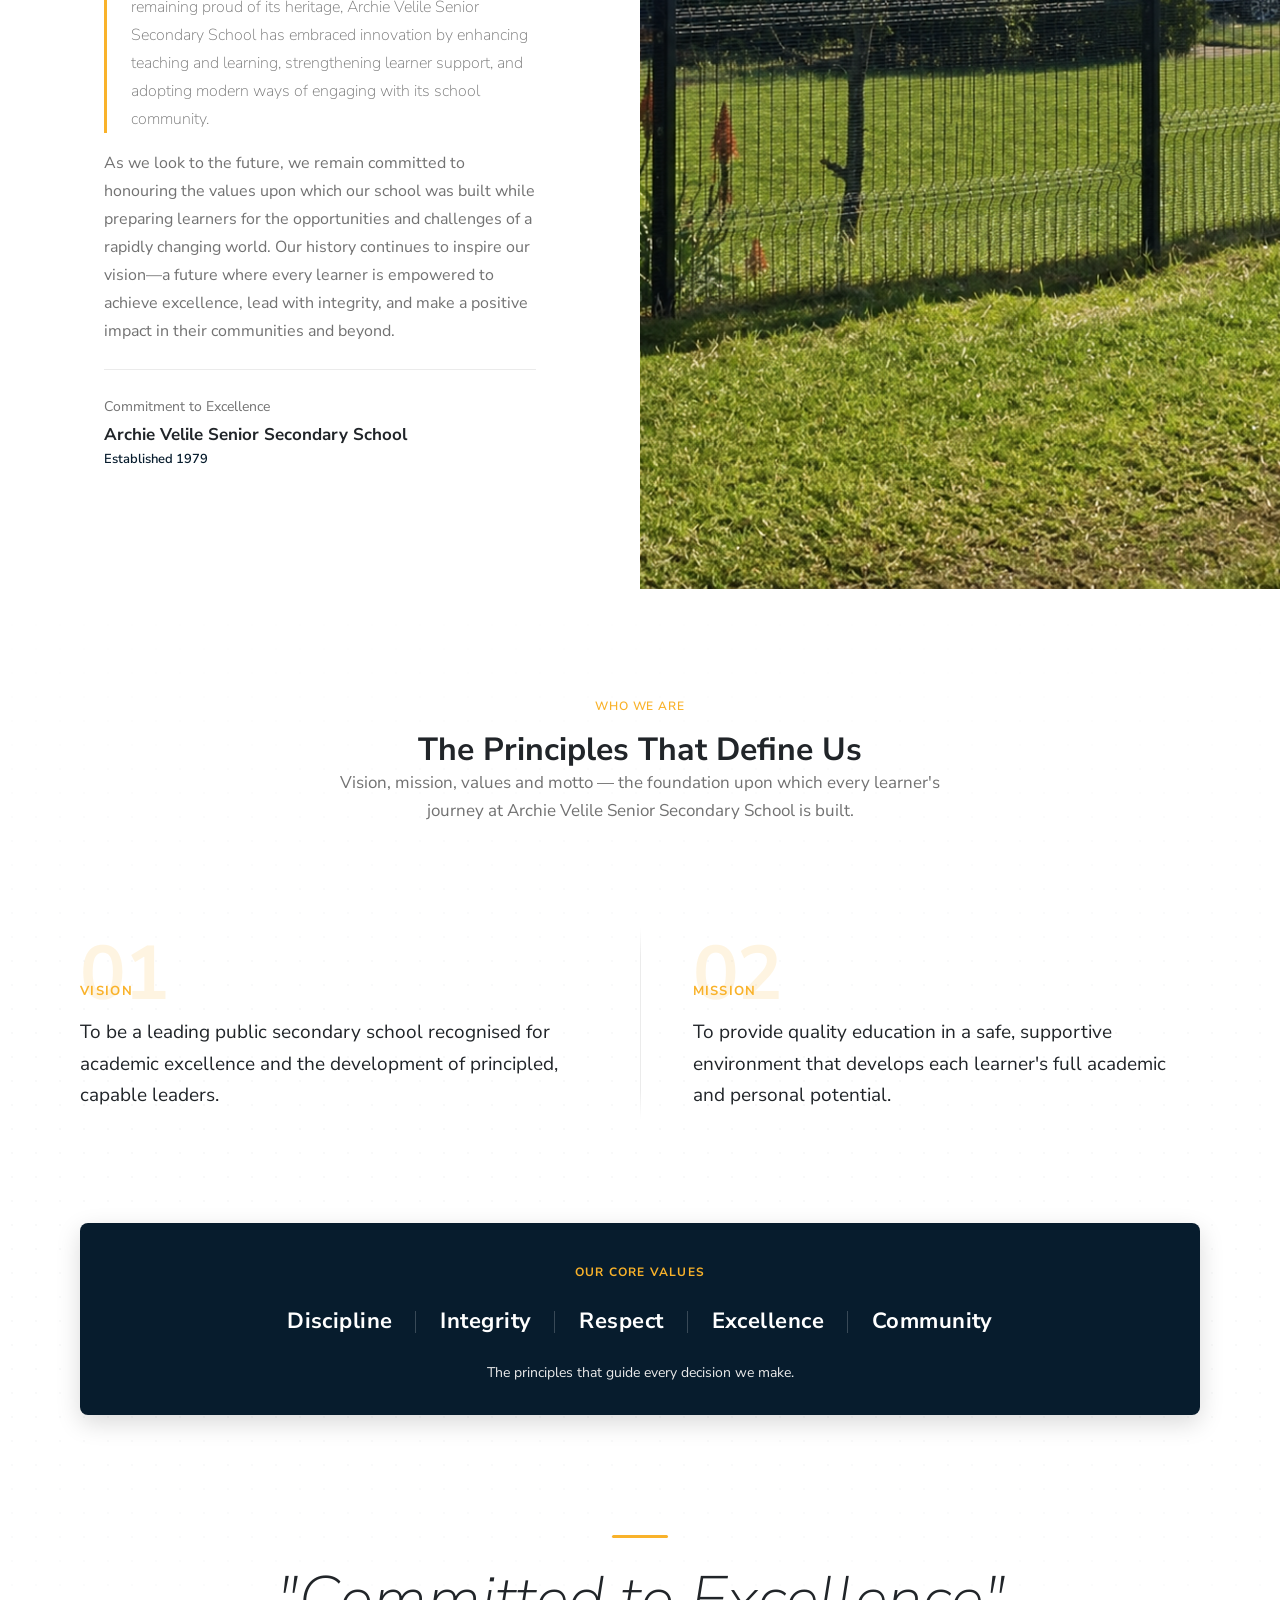
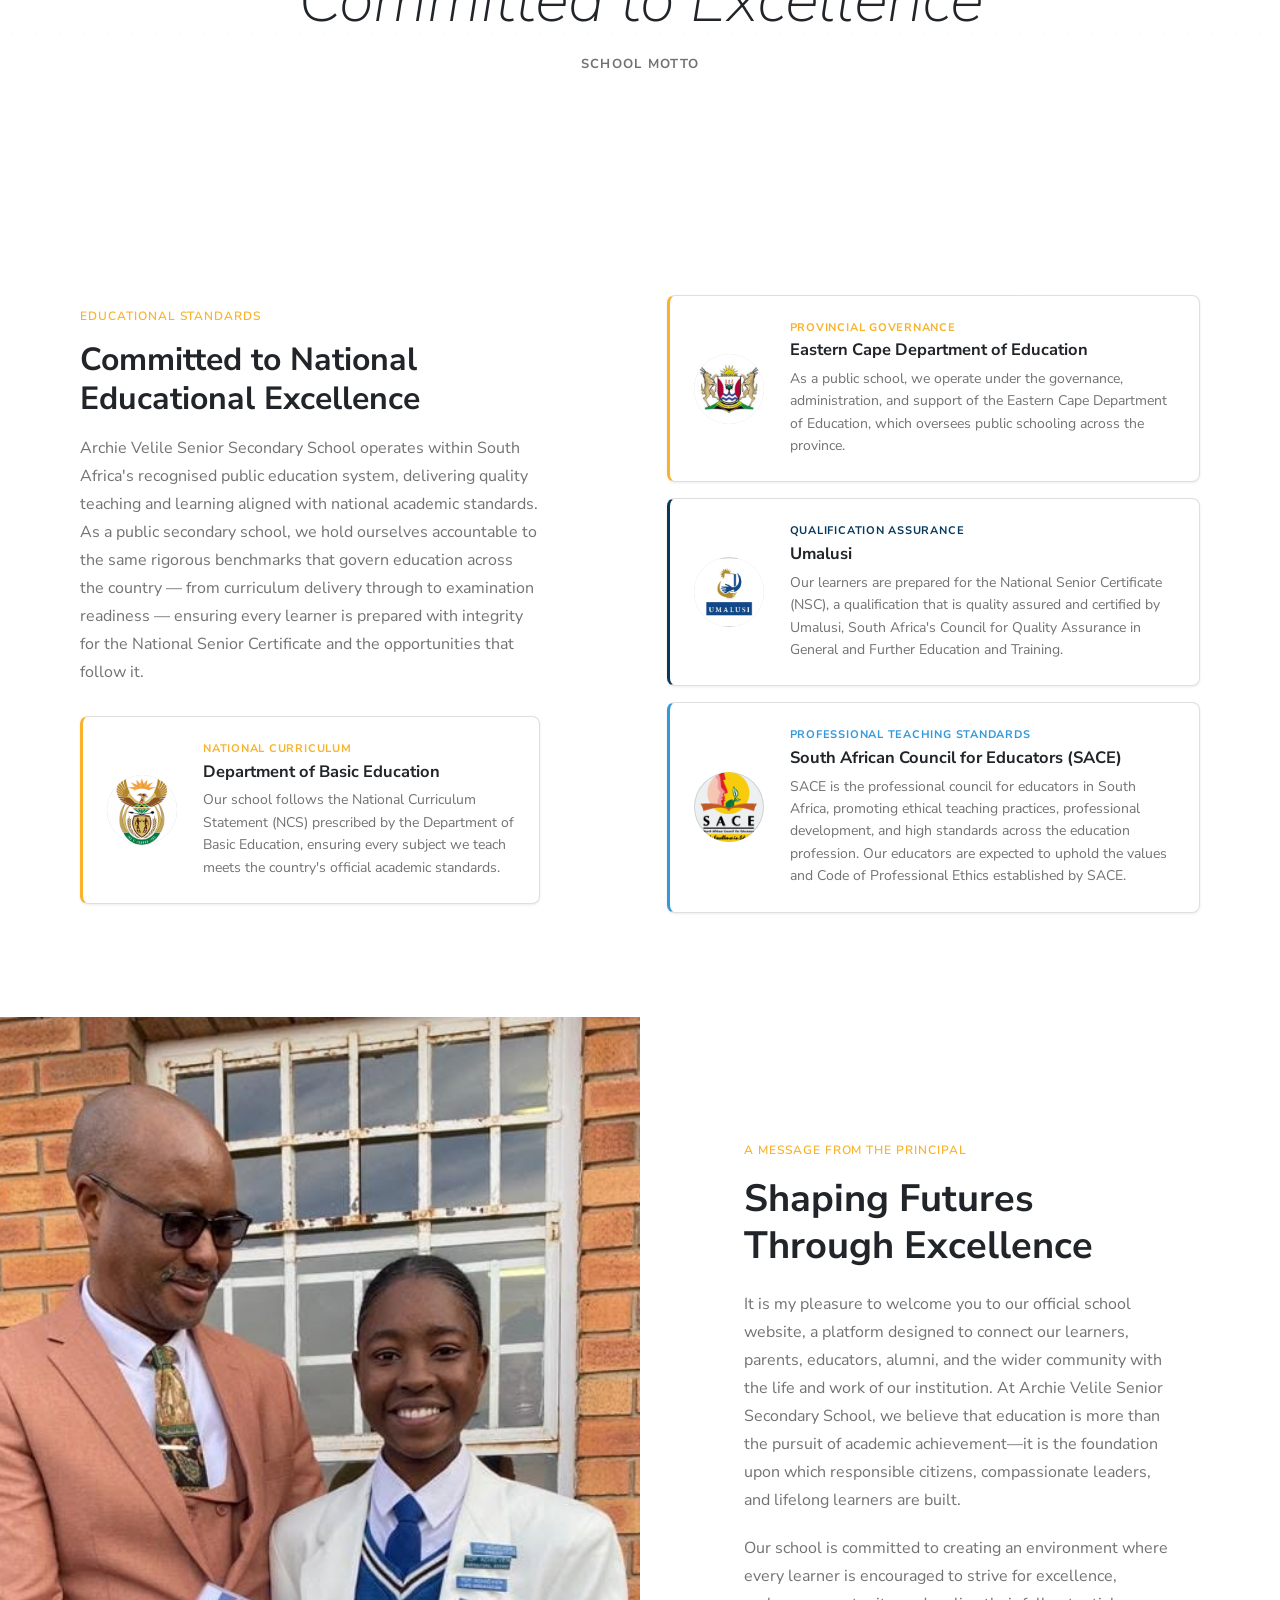
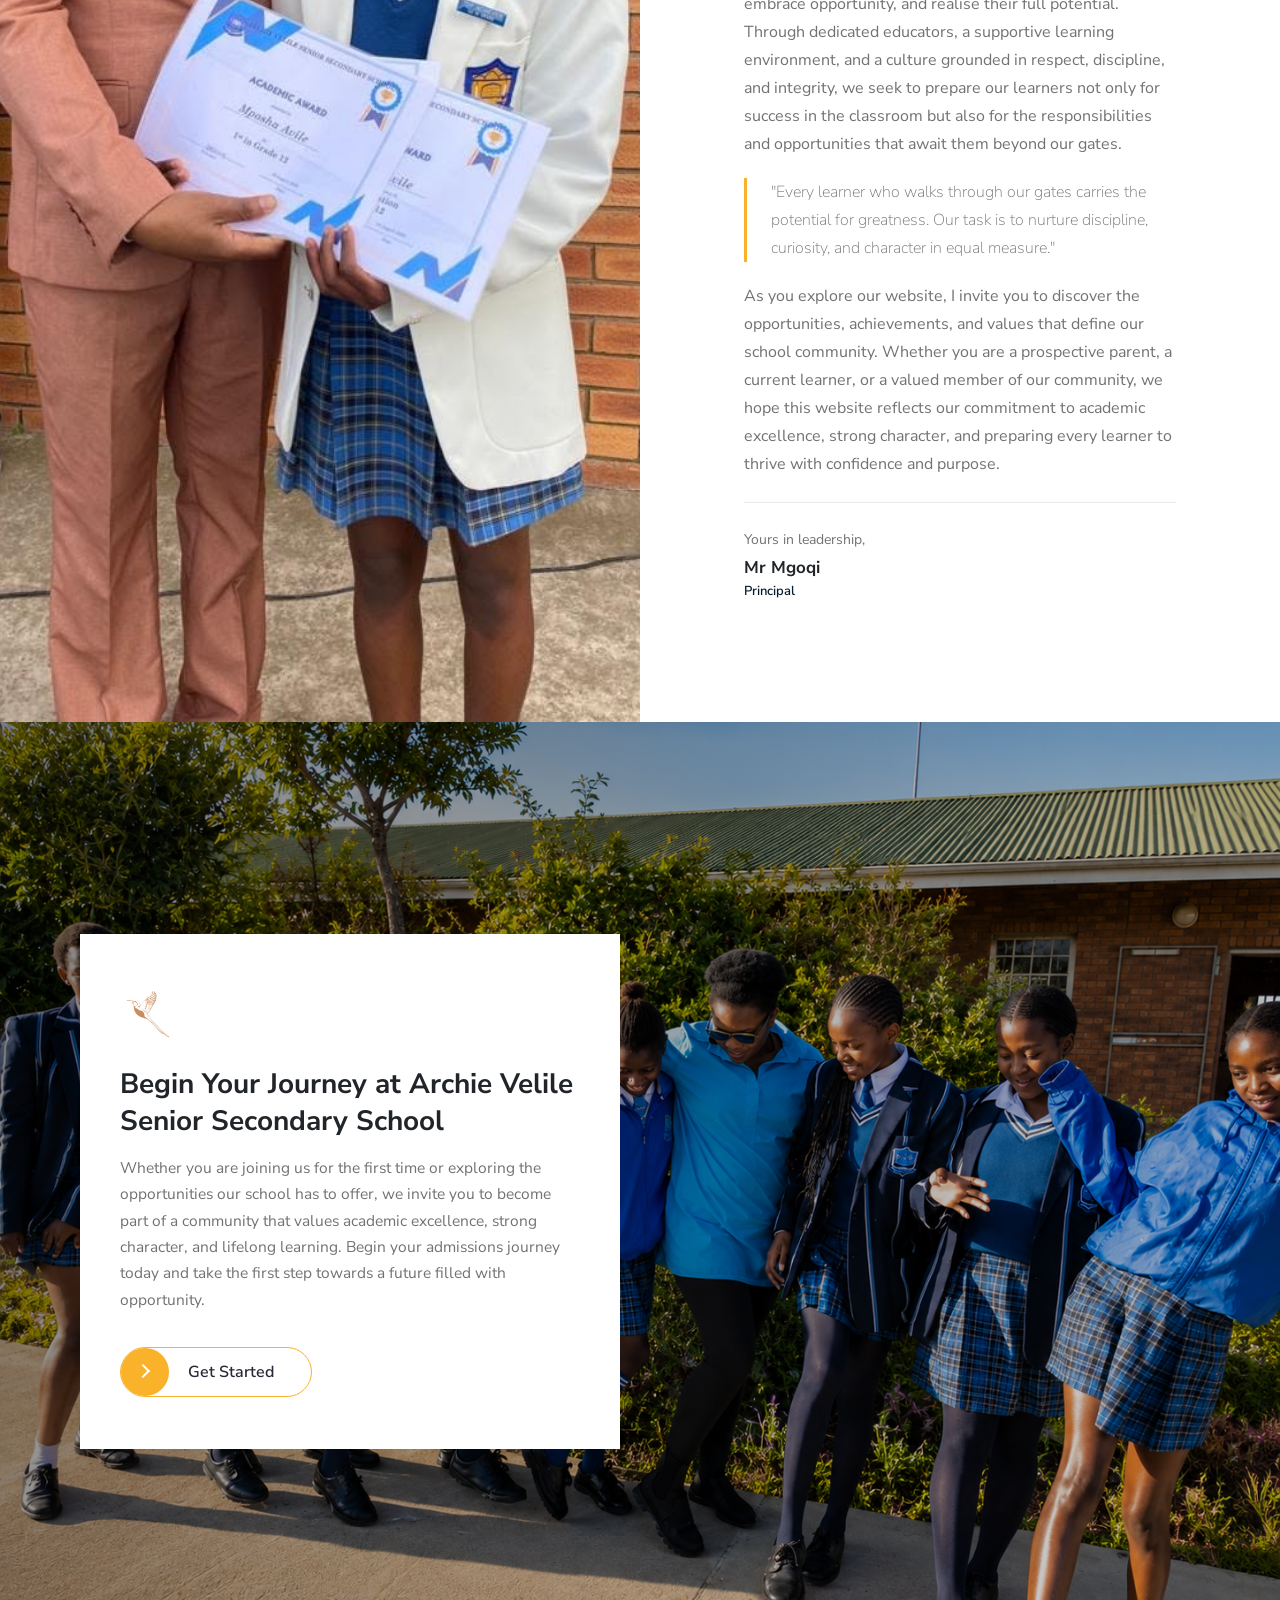
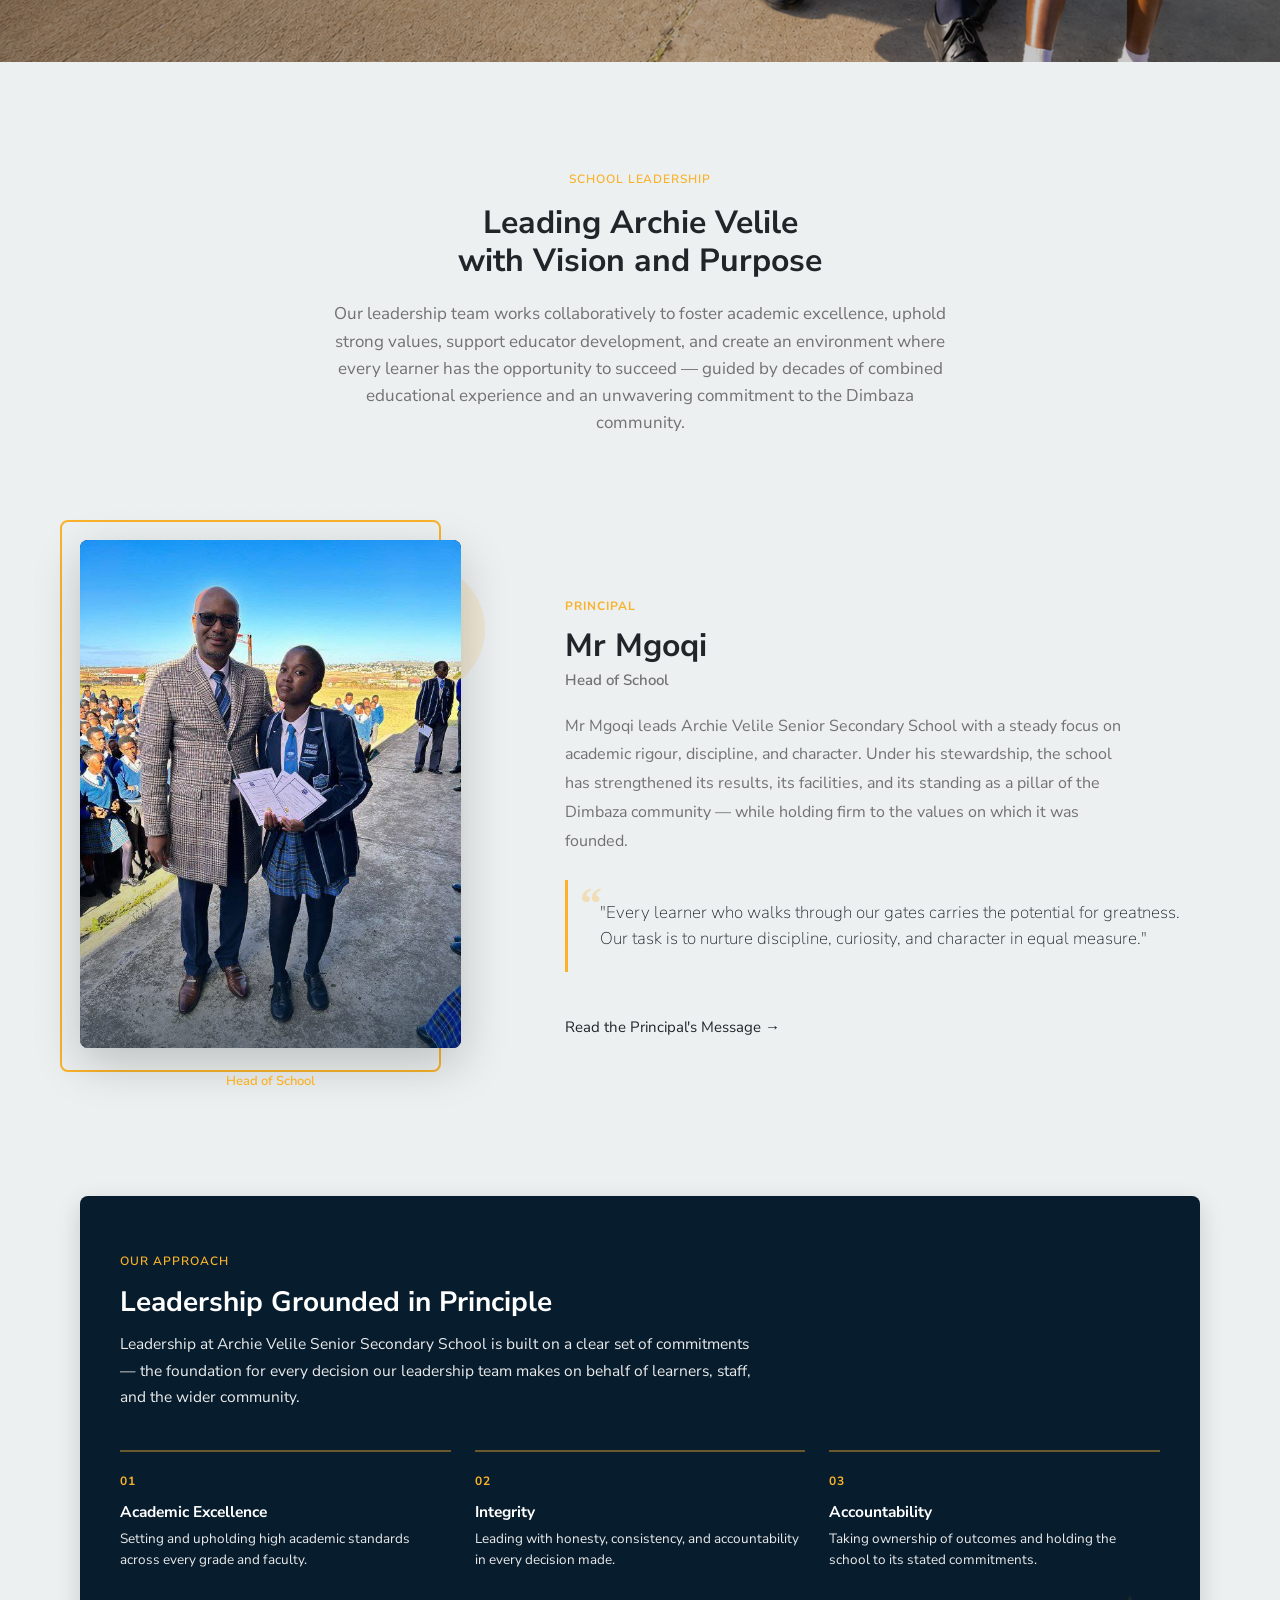
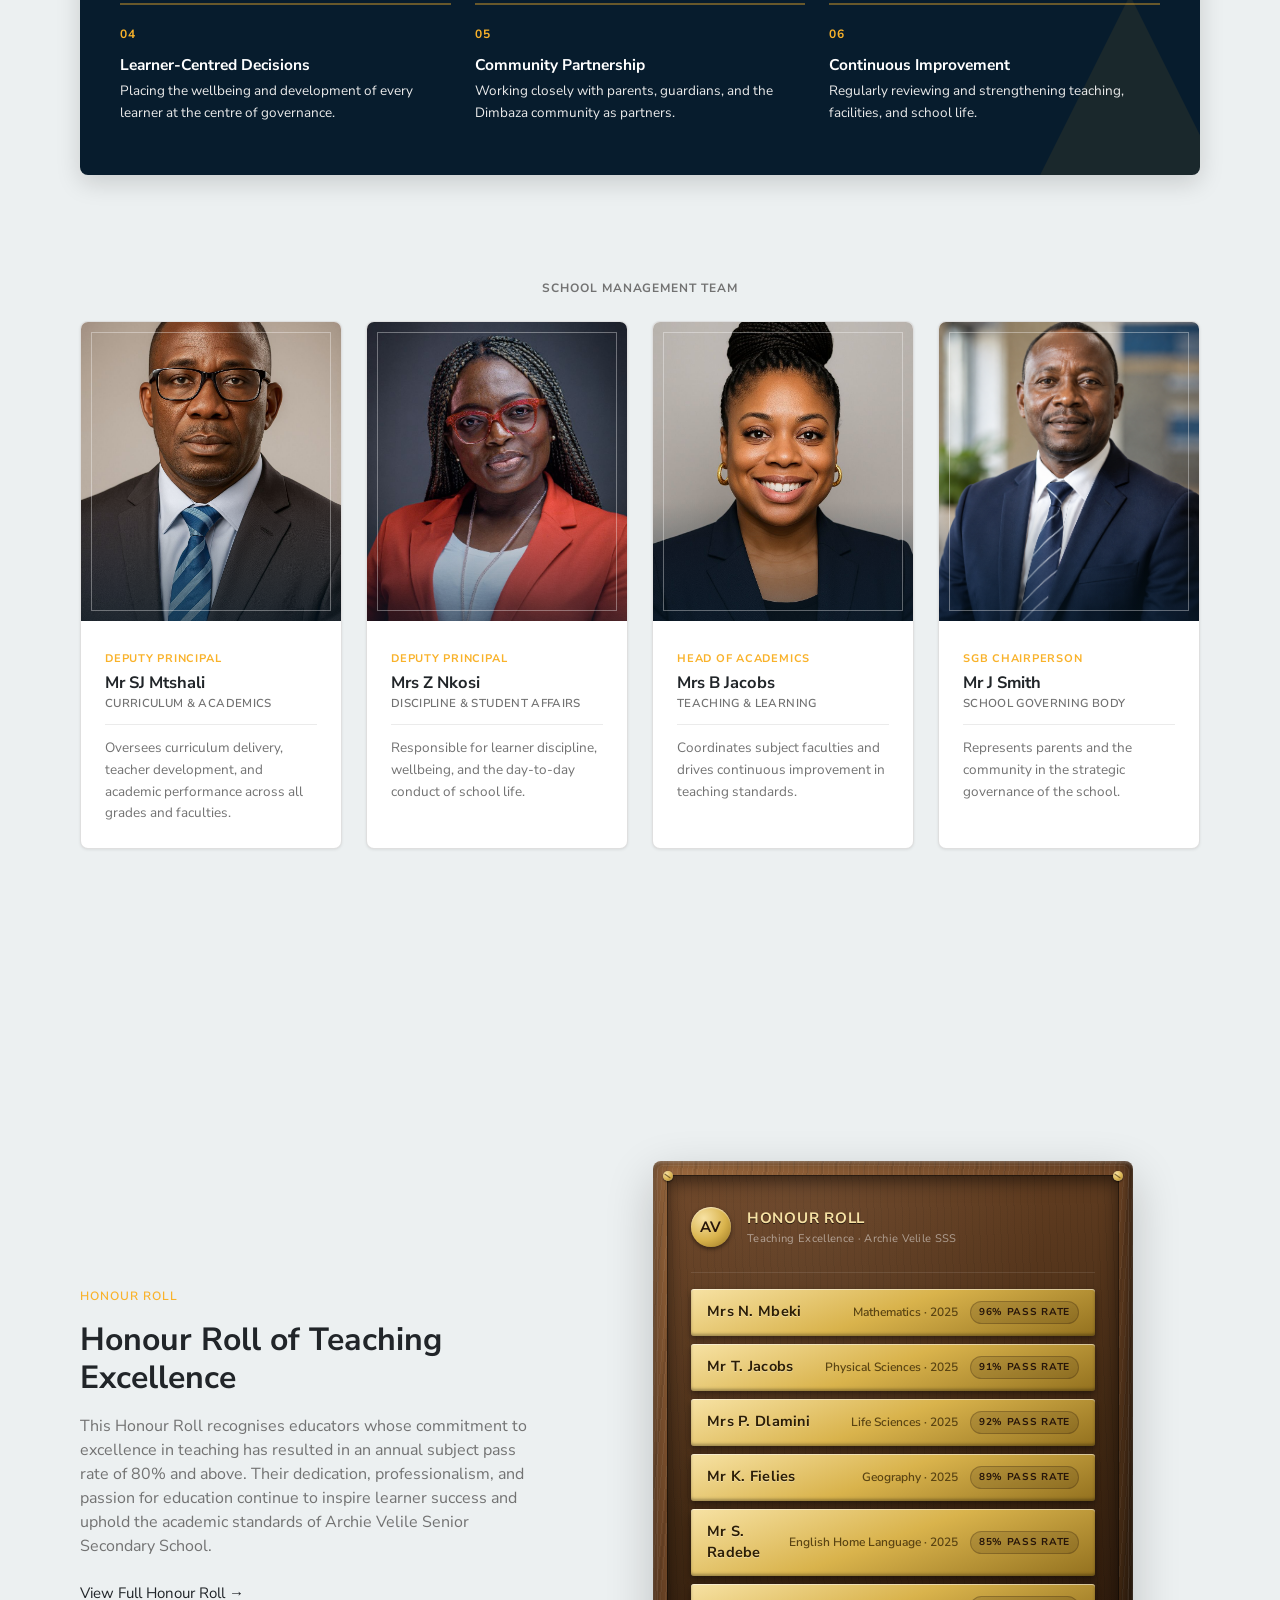
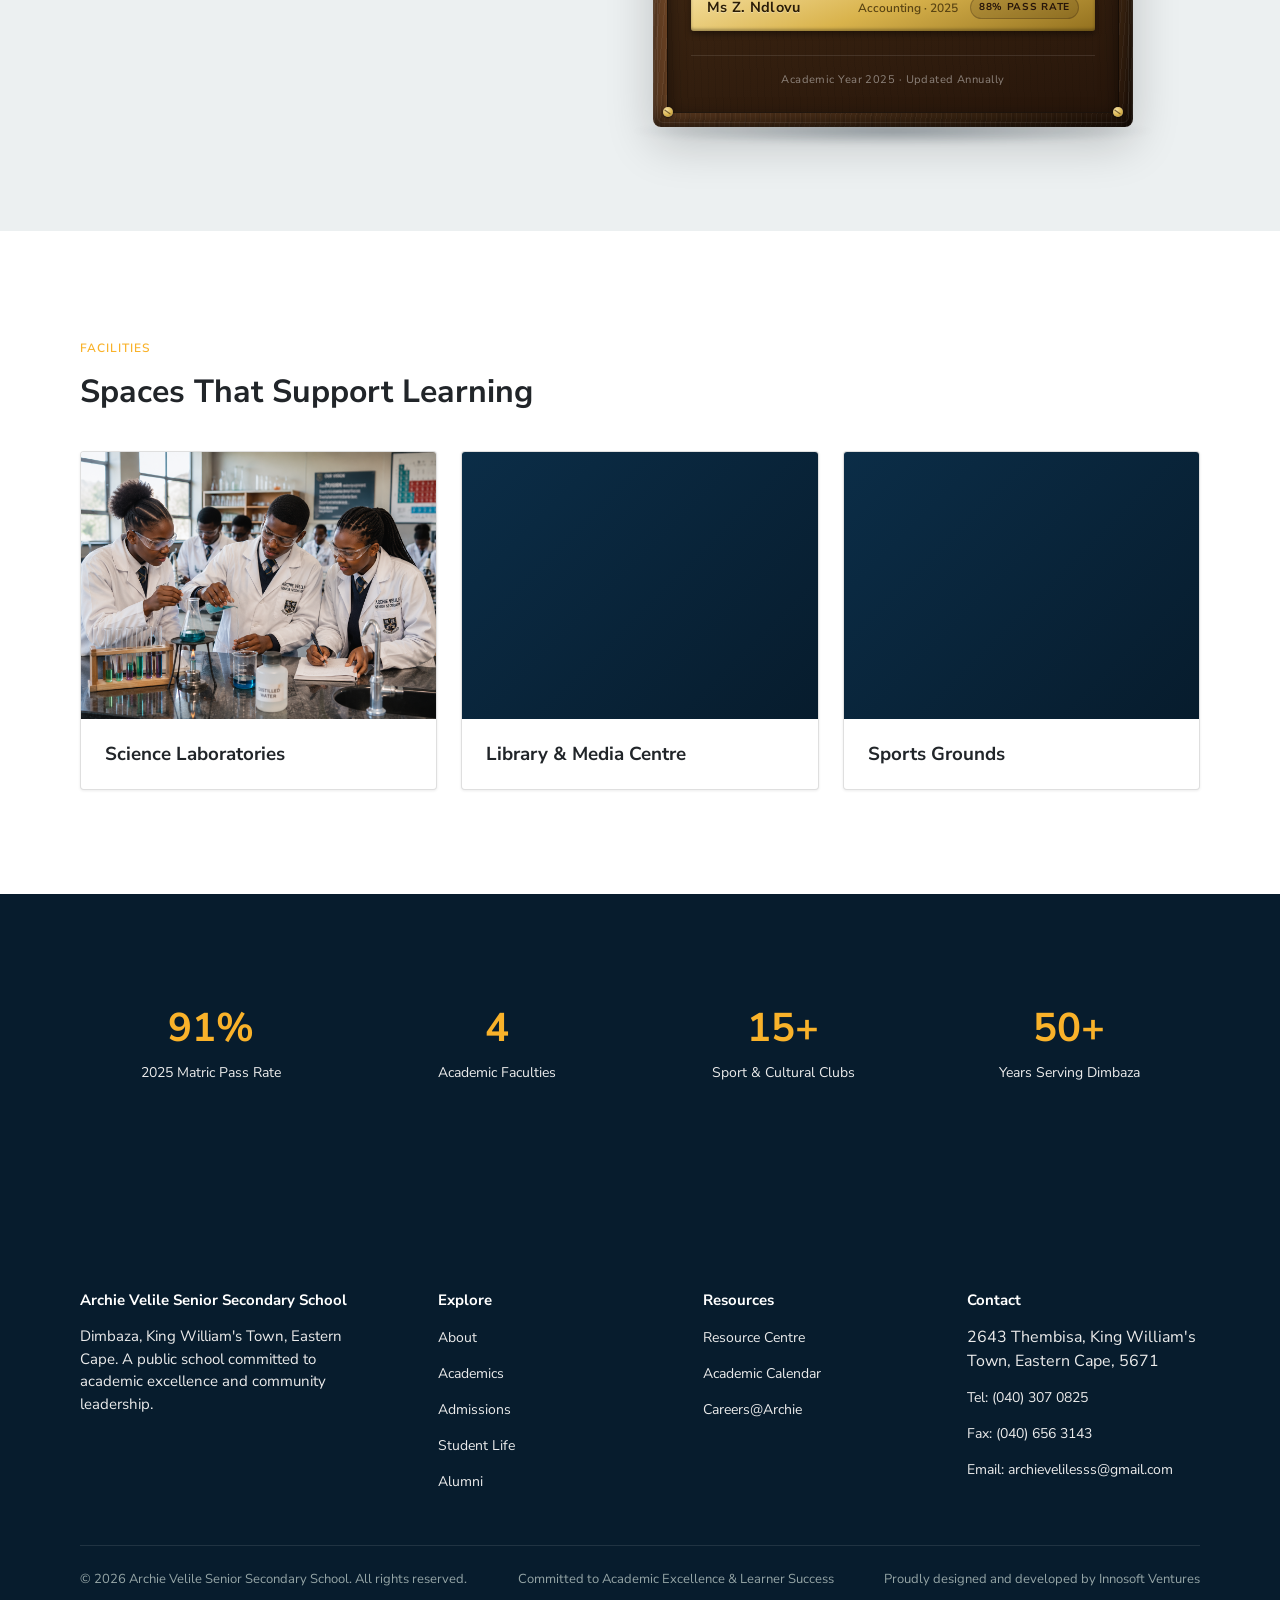
==== commit e90a236b: "Add Alumni Page and Update Contact Information Across Site - Created a new alumni.html page to showc" ====
--- a/HTML/about.html
+++ b/HTML/about.html
@@ -15,12 +15,12 @@
   <div class="container">
     <div class="contact-line">
       <svg viewBox="0 0 24 24" fill="none" stroke="currentColor" stroke-width="2" stroke-linecap="round" stroke-linejoin="round" aria-hidden="true" focusable="false"><path d="M21 10c0 6.5-9 12-9 12s-9-5.5-9-12a9 9 0 1 1 18 0Z"/><circle cx="12" cy="10" r="3"/></svg>
-      <span>Dimbaza, King William's Town, Eastern Cape · (043) 000 0000</span>
+      <span>2643 Thembisa, King William's Town, Eastern Cape · (040) 307 0825</span>
     </div>
     <div class="utility-links">
       <a href="resources.html">Resource Centre</a>
       <a href="vacancies.html">Careers@Archie</a>
-      <a href="tenders.html">Tenders</a>
+      <a href="alumni.html">Alumni</a>
     </div>
   </div>
 </div>
@@ -43,6 +43,7 @@
       <a href="academics.html" data-nav="academics">Academics</a>
       <a href="admission.html" data-nav="admissions">Admissions</a>
       <a href="student-life.html" data-nav="student-life">Life @ Archie</a>
+      <a href="alumni.html" data-nav="alumni">Alumni</a>
       <a href="news.html" data-nav="news">News</a>
       <a href="calendar.html" data-nav="calendar">Calendar</a>
       <a href="contact.html" data-nav="contact">Contact</a>
@@ -509,6 +510,7 @@
           <li><a href="./academics.html">Academics</a></li>
           <li><a href="./admissions.html">Admissions</a></li>
           <li><a href="./student-life.html">Student Life</a></li>
+          <li><a href="./alumni.html">Alumni</a></li>
         </ul>
       </div>
       <div class="footer-col">
@@ -517,7 +519,6 @@
           <li><a href="./resources.html">Resource Centre</a></li>
           <li><a href="./calendar.html">Academic Calendar</a></li>
           <li><a href="./vacancies.html">Careers@Archie</a></li>
-          <li><a href="./tenders.html">Tender Notices</a></li>
         </ul>
       </div>
       <div class="footer-col">
--- a/CSS/style.css
+++ b/CSS/style.css
@@ -345,6 +345,20 @@
 .nav-toggle[aria-expanded="true"] .bar::before { transform: translateY(7px) rotate(45deg); }
 .nav-toggle[aria-expanded="true"] .bar::after { transform: translateY(-7px) rotate(-45deg); }
 
+/* ==========================================================================
+   MOBILE NAVIGATION — HAMBURGER ALIGNMENT & COLOUR FIX
+   Neutralises default button padding causing vertical misalignment, and
+   updates icon colour to charcoal. No changes to navbar height, spacing,
+   logo, sticky behaviour, or desktop navigation.
+   ========================================================================== */
+@media (max-width: 900px) {
+  .nav-toggle {
+    padding: 0;
+    line-height: 0;
+    box-sizing: border-box;
+    color: var(--charcoal);
+  }
+}
 
 /* ==========================================================================
    NAVBAR BRANDING — OFFICIAL SCHOOL LOGO
